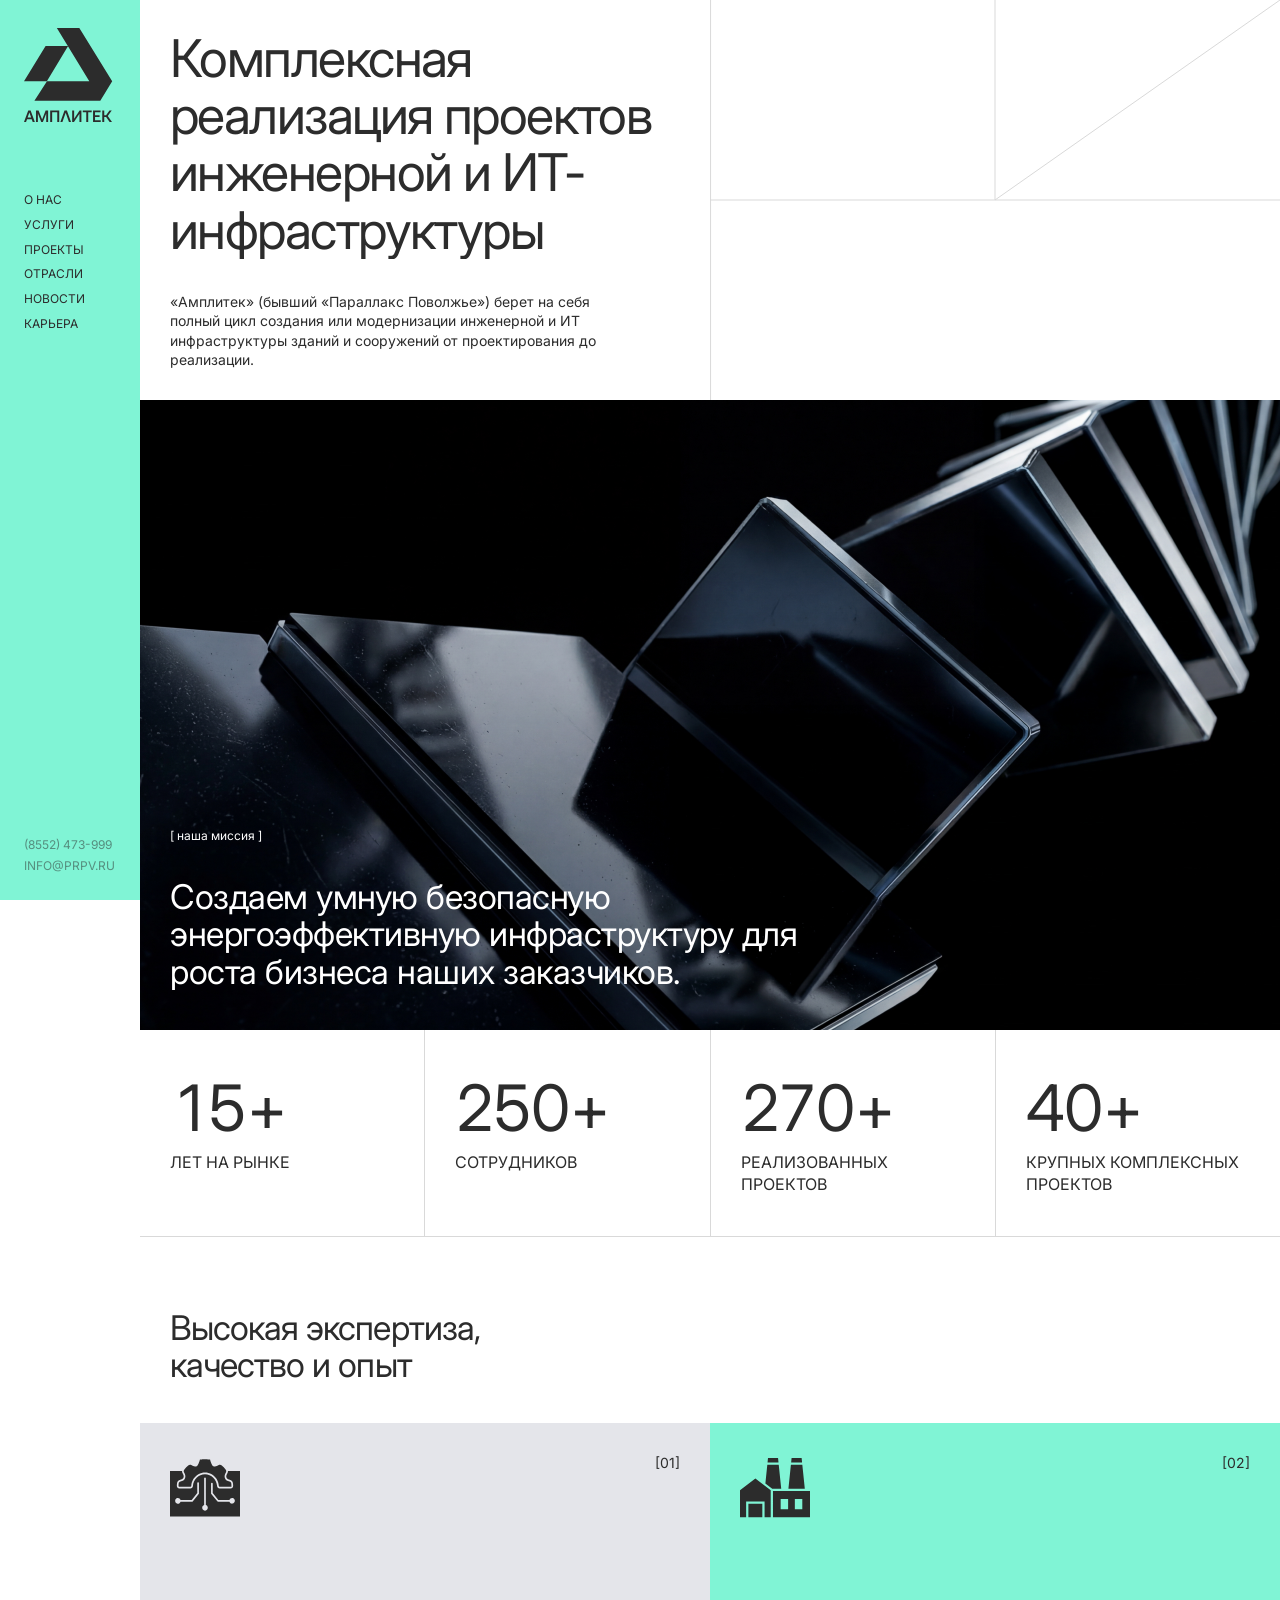
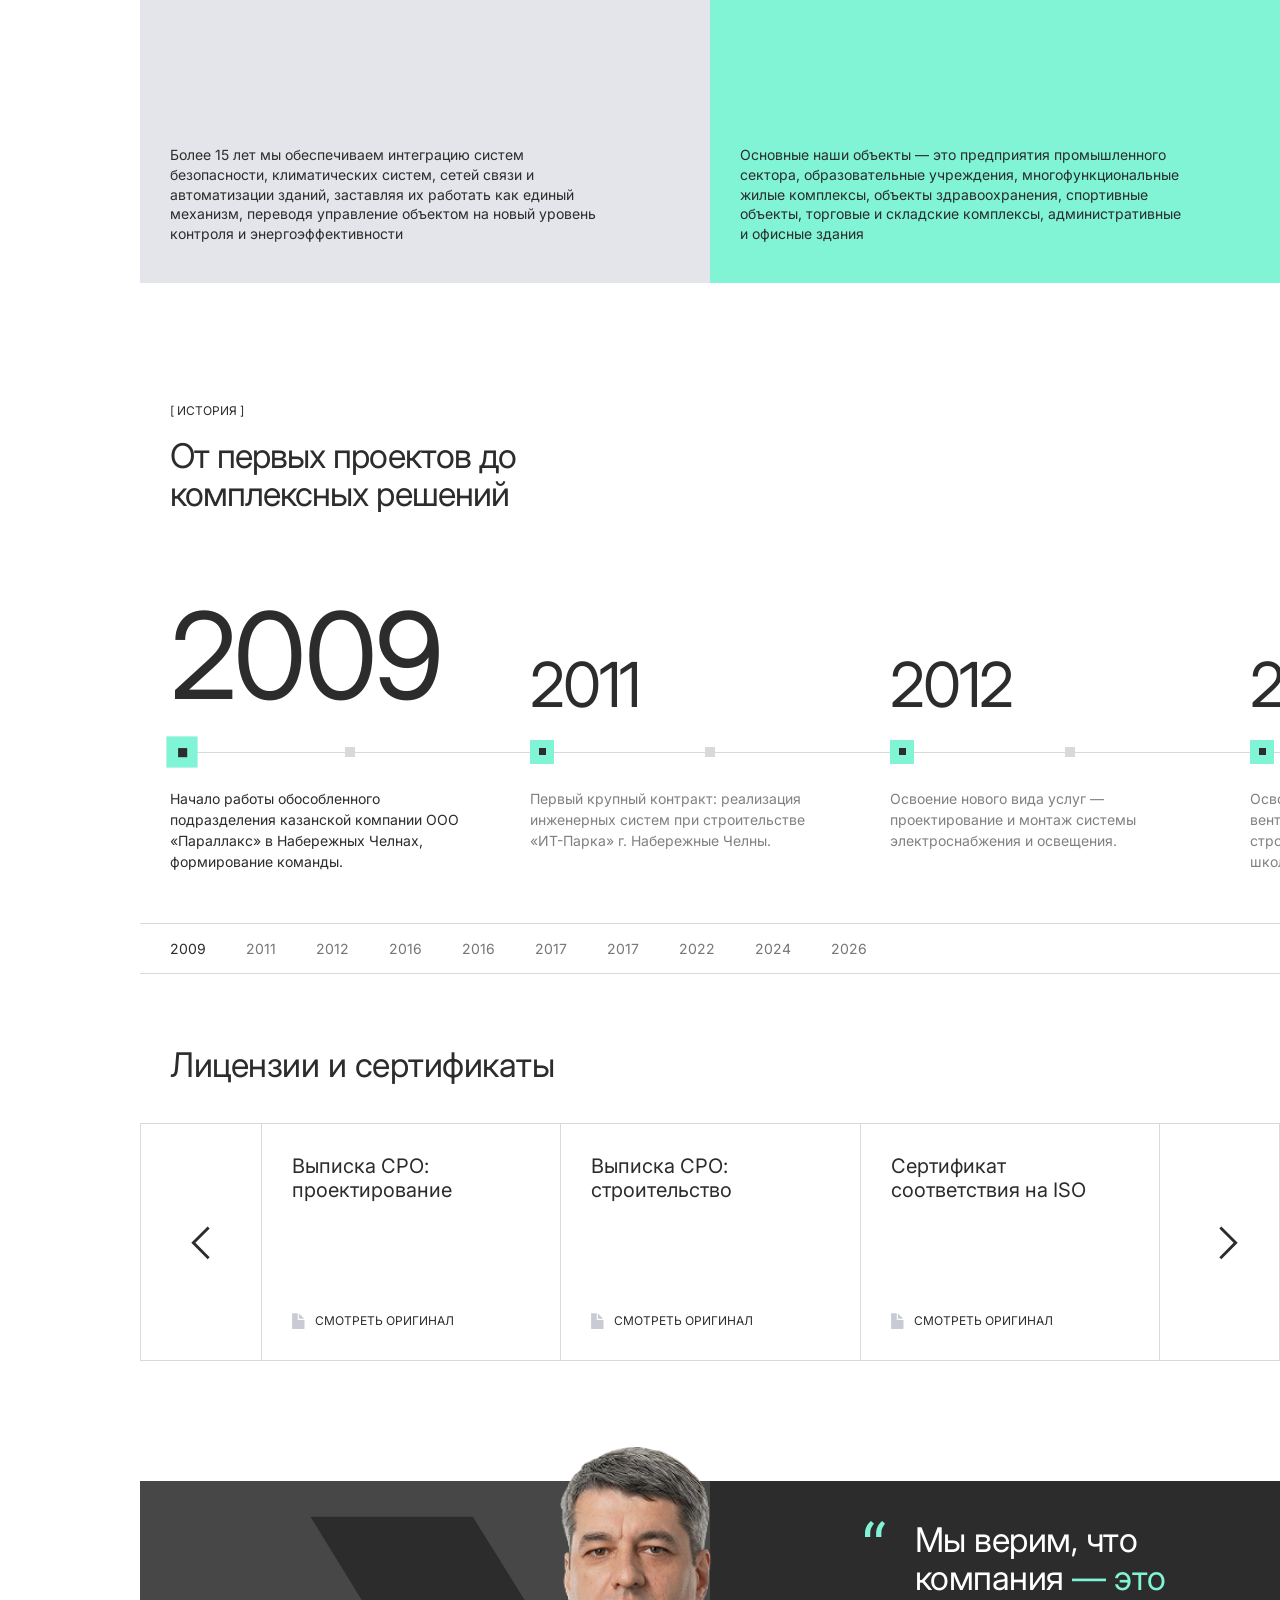
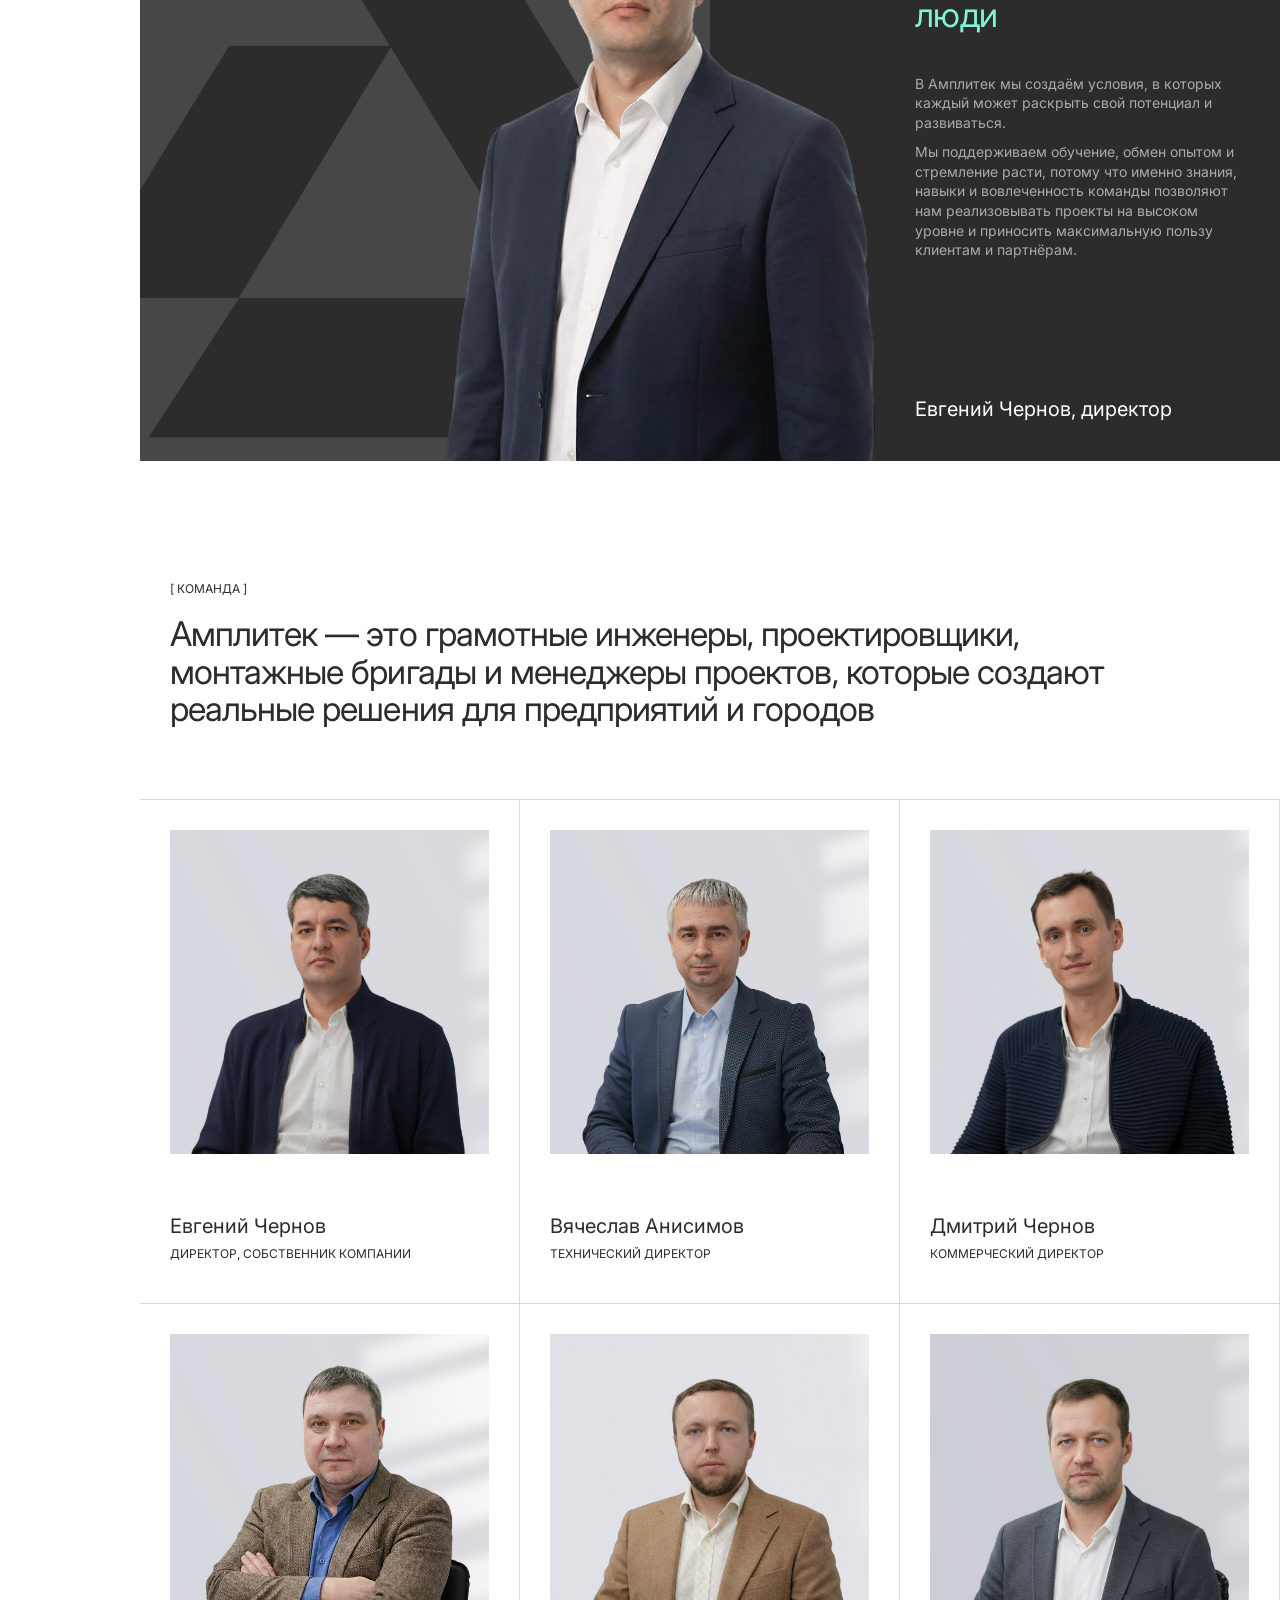
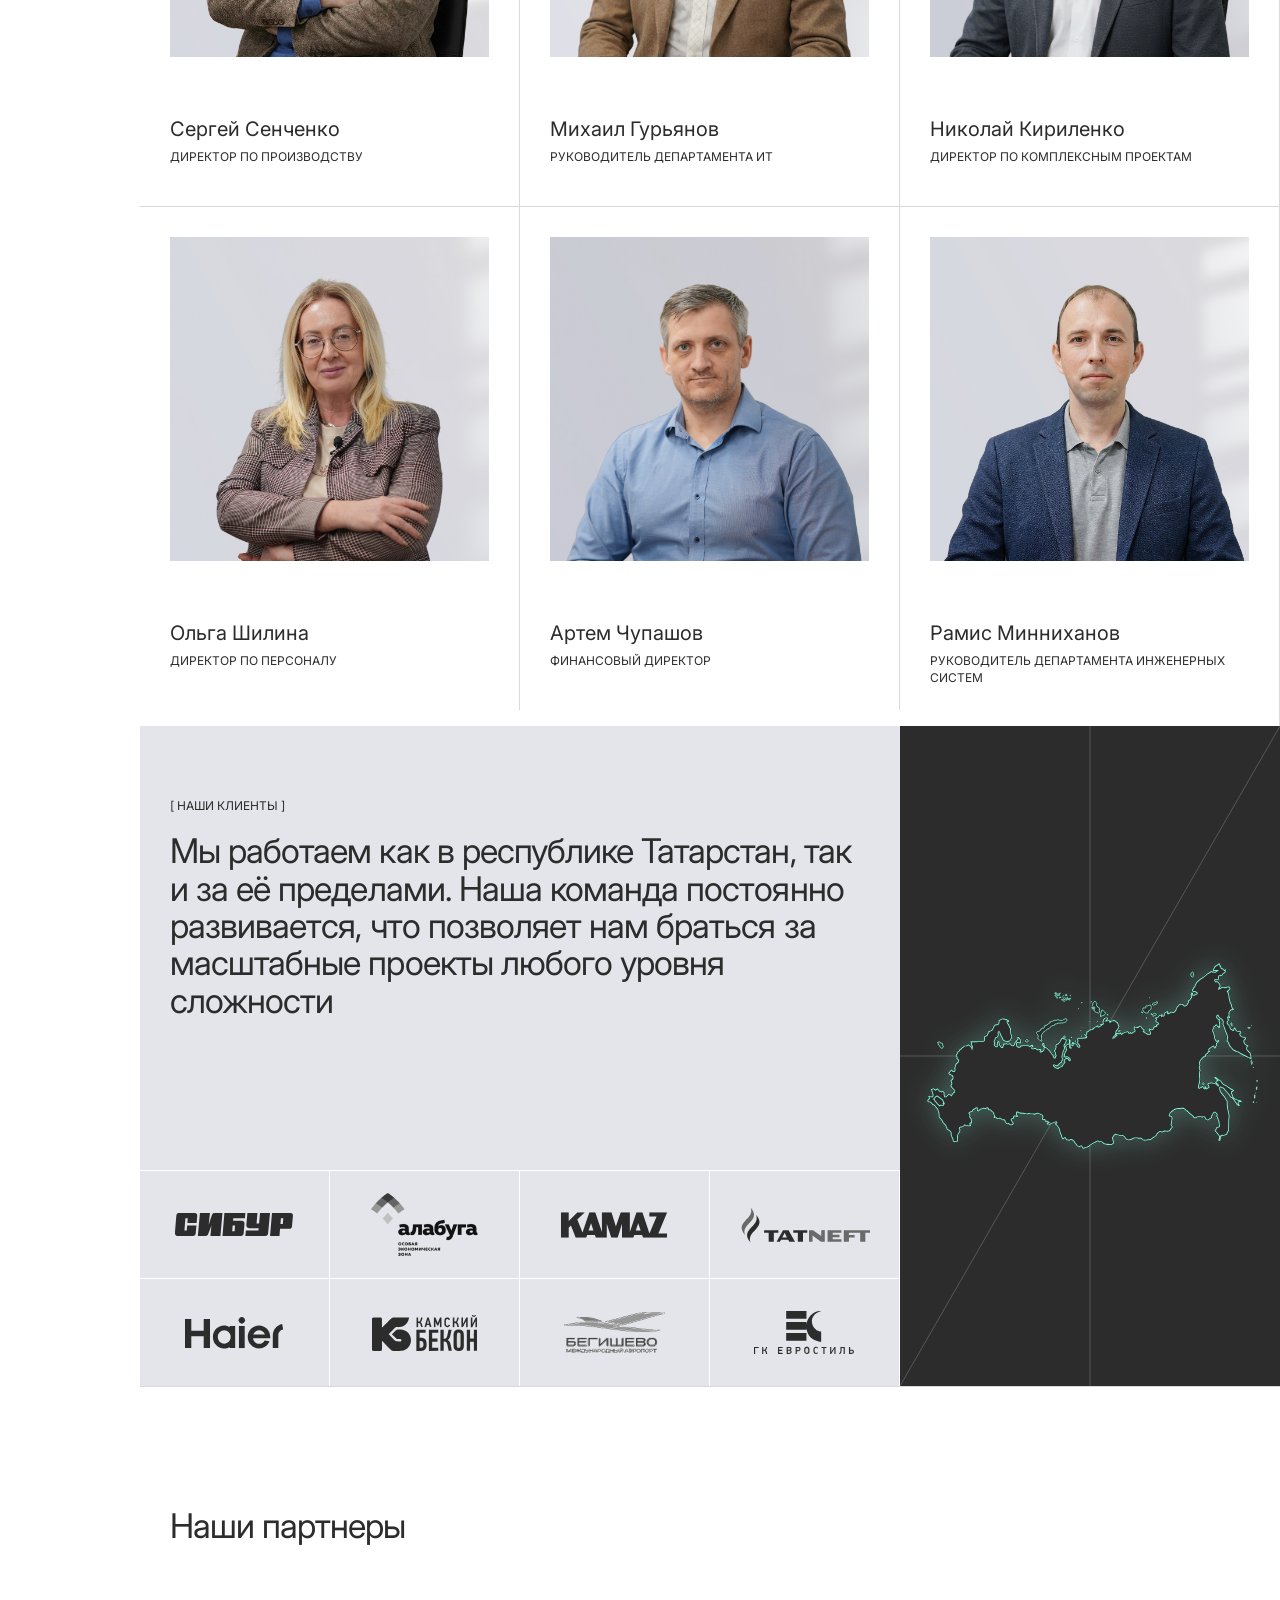
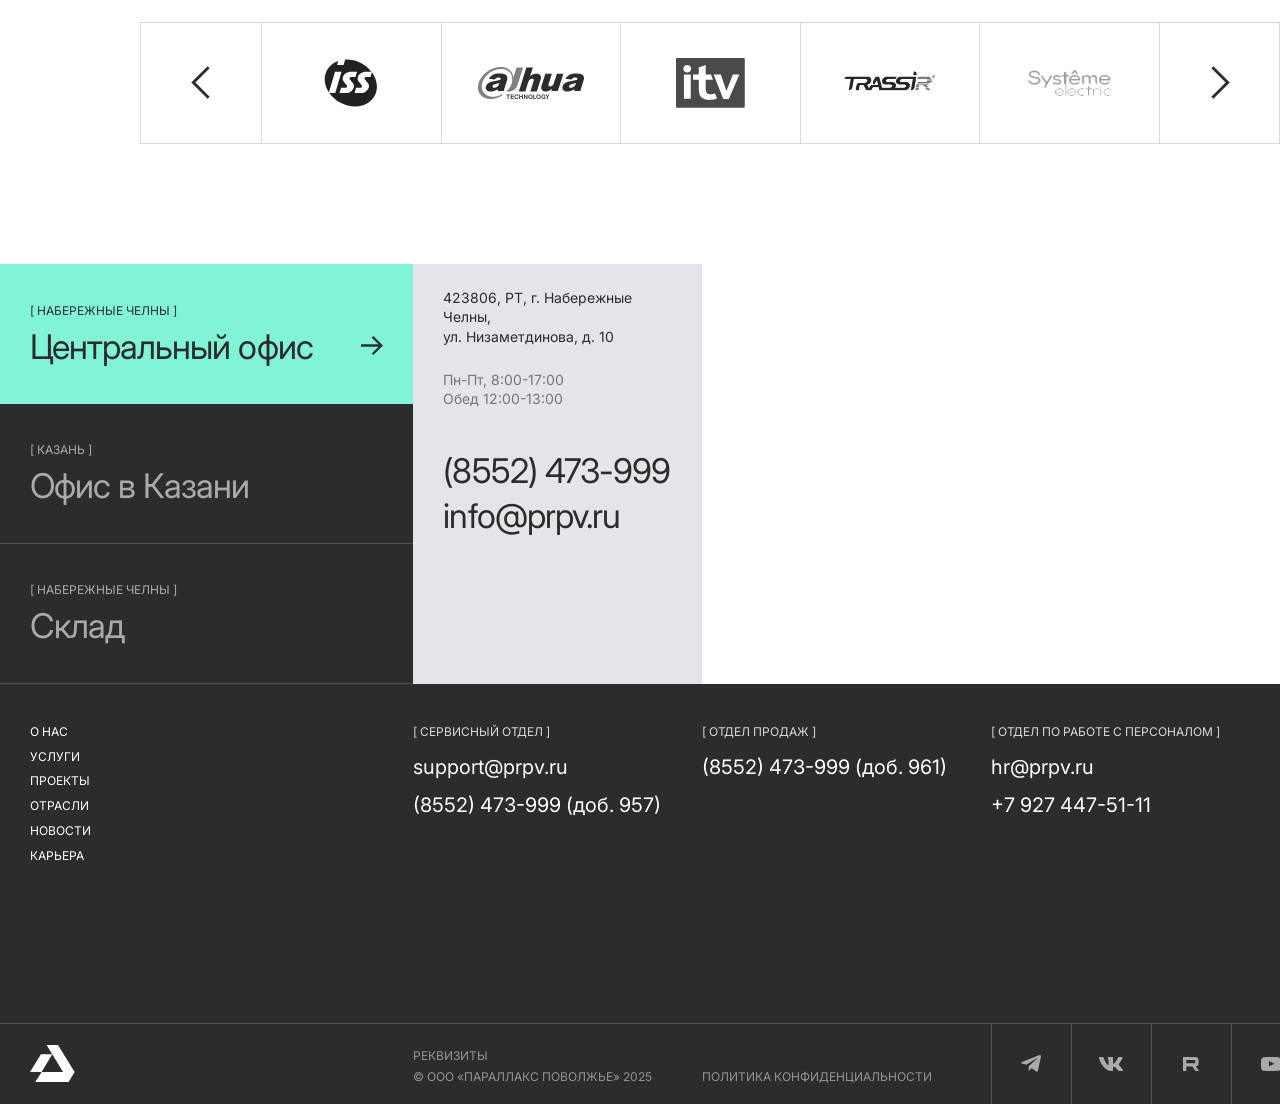
==== about.html @ cf9ed3cd "some updates" ====
<!DOCTYPE html>
<html lang="ru">
	<head>
		<meta charset="UTF-8" />
		<meta name="viewport" content="width=device-width, initial-scale=1.0" />
		<title>О компании — АМПЛИТЕК</title>
		<link rel="preconnect" href="https://fonts.googleapis.com" />
		<link rel="preconnect" href="https://fonts.gstatic.com" crossorigin />
		<link
			href="https://fonts.googleapis.com/css2?family=Inter:wght@400;500&display=swap"
			rel="stylesheet"
		/>
		<link
			rel="stylesheet"
			href="css/swiper-bundle.min.css"
		/>
		<link
			rel="stylesheet"
			href="css/fancybox.css"
		/>
		<link rel="stylesheet" href="css/aos.css" />
		<link rel="stylesheet" href="css/style.css?ver=2333" />
	</head>
	<body>
		<header class="mobile-header">
			<a href="/" class="mobile-header__logo" aria-label="АМПЛИТЕК">
				<img src="img/logo-mobile.svg" />
			</a>
		</header>

		<!-- Burger -->
		<button class="burger" id="burger" aria-label="Меню">
			<span class="burger__line"></span>
			<span class="burger__line"></span>
			<span class="burger__line"></span>
		</button>

		<!-- Overlay -->
		<div class="sidebar-overlay" id="sidebarOverlay"></div>

		<!-- Sidebar -->
		<aside class="sidebar" id="sidebar">
			<!-- Mobile header -->
			<div class="sidebar__mob-header">
				<a href="/" class="sidebar__mob-logo" aria-label="АМПЛИТЕК">
					<img src="img/logo-mobile.svg" alt="АМПЛИТЕК" />
				</a>
				<button class="sidebar__close" id="sidebarClose" aria-label="Закрыть">
					<svg
						width="18"
						height="18"
						viewBox="0 0 18 18"
						fill="none"
						xmlns="http://www.w3.org/2000/svg"
					>
						<path
							d="M1 1L17 17M17 1L1 17"
							stroke="#2C2C2C"
							stroke-width="1.5"
							stroke-linecap="round"
						/>
					</svg>
				</button>
			</div>
			<!-- Desktop + mobile nav -->
			<div class="sidebar__content">
				<a href="/" class="sidebar__logo" aria-label="АМПЛИТЕК">
					<img src="img/logo.svg" />
				</a>
				<nav class="sidebar__nav">
					<a href="about.html">о нас</a>
					<a href="services.html">Услуги</a>
					<a href="projects.html">проекты</a>
					<a href="industries.html">отрасли</a>
					<a href="news.html">новости</a>
					<a href="career.html">карьера</a>
					
				</nav>
			</div>
			<!-- Desktop contacts -->
			<div class="sidebar__contacts">
				<a href="tel:+78552473999">(8552) 473-999</a>
				<a href="mailto:info@prpv.ru">info@prpv.ru</a>
			</div>
			<!-- Mobile footer -->
			<div class="sidebar__mob-footer">
				<div class="sidebar__mob-depts">
					<div class="sidebar__mob-dept">
						<span class="label">[ Сервисный отдел ]</span>
						<a href="mailto:support@prpv.ru">support@prpv.ru</a>
						<a href="tel:+78552473957">(8552) 473-999 (доб. 957)</a>
					</div>
					<div class="sidebar__mob-dept">
						<span class="label">[ Отдел продаж ]</span>
						<a href="tel:+78552473961">(8552) 473-999 (доб. 961)</a>
					</div>
					<div class="sidebar__mob-dept">
						<span class="label">[ Отдел по работе с персоналом ]</span>
						<a href="mailto:hr@prpv.ru">hr@prpv.ru</a>
						<a href="tel:+79274475111">+7 927 447-51-11</a>
					</div>
				</div>
				<div class="sidebar__mob-socials">
					<a href="#" class="sidebar__mob-social" aria-label="Telegram">
						<svg
							xmlns="http://www.w3.org/2000/svg"
							width="20"
							height="17"
							viewBox="0 0 20 17"
							fill="none"
						>
							<path
								opacity="0.6"
								d="M19.9362 1.51976L16.9062 15.7048C16.6802 16.7038 16.1002 16.9288 15.2622 16.4778L10.7172 13.1258L8.49216 15.2528C8.26716 15.4788 8.04116 15.7048 7.52516 15.7048L7.88016 11.0298L16.3582 3.32576C16.7122 2.97076 16.2612 2.84176 15.8102 3.13276L5.26916 9.77276L0.723157 8.38676C-0.275843 8.06476 -0.275843 7.38676 0.949157 6.93676L18.6142 0.0697602C19.4842 -0.18824 20.2262 0.26376 19.9362 1.51976Z"
								fill="#2C2C2C"
							/></svg>
					</a>
					<a href="#" class="sidebar__mob-social" aria-label="VK">
						<svg
							xmlns="http://www.w3.org/2000/svg"
							width="24"
							height="14"
							viewBox="0 0 24 14"
							fill="none"
						>
							<path
								opacity="0.6"
								fill-rule="evenodd"
								clip-rule="evenodd"
								d="M23.45 0.948C23.616 0.402 23.45 0 22.655 0H20.03C19.362 0 19.054 0.347 18.887 0.73C18.887 0.73 17.552 3.926 15.661 6.002C15.049 6.604 14.771 6.795 14.437 6.795C14.27 6.795 14.019 6.604 14.019 6.057V0.948C14.019 0.292 13.835 0 13.279 0H9.151C8.734 0 8.483 0.304 8.483 0.593C8.483 1.214 9.429 1.358 9.526 3.106V6.904C9.526 7.737 9.373 7.888 9.039 7.888C8.149 7.888 5.984 4.677 4.699 1.003C4.45 0.288 4.198 0 3.527 0H0.9C0.15 0 0 0.347 0 0.73C0 1.412 0.89 4.8 4.145 9.281C6.315 12.341 9.37 14 12.153 14C13.822 14 14.028 13.632 14.028 12.997V10.684C14.028 9.947 14.186 9.8 14.715 9.8C15.105 9.8 15.772 9.992 17.33 11.467C19.11 13.216 19.403 14 20.405 14H23.03C23.78 14 24.156 13.632 23.94 12.904C23.702 12.18 22.852 11.129 21.725 9.882C21.113 9.172 20.195 8.407 19.916 8.024C19.527 7.533 19.638 7.314 19.916 6.877C19.916 6.877 23.116 2.451 23.449 0.948"
								fill="#2C2C2C"
							/>
						</svg>
					</a>
					<a href="#" class="sidebar__mob-social" aria-label="Rutube"	>
						<svg
							width="16"
							height="14"
							viewBox="0 0 16 14"
							fill="none"
							xmlns="http://www.w3.org/2000/svg"
						>
							<path
								opacity="0.6"
								d="M11.1072 6.36077H3.30772V3.08736H11.1072C11.5628 3.08736 11.8796 3.17159 12.0386 3.31866C12.1975 3.46574 12.296 3.73853 12.296 4.13702V5.31239C12.296 5.73224 12.1975 6.00502 12.0386 6.15211C11.8796 6.29917 11.5628 6.36205 11.1072 6.36205V6.36077ZM11.6423 0.0012518H0V14H3.30772V9.44563H9.40354L12.296 14H16L12.8109 9.42427C13.9867 9.23947 14.5146 8.85731 14.95 8.22752C15.3854 7.59774 15.6038 6.59082 15.6038 5.24701V4.19737C15.6038 3.40037 15.5242 2.77058 15.3854 2.28788C15.2466 1.80515 15.0094 1.3853 14.6724 1.00817C14.3165 0.65117 13.9202 0.399743 13.4445 0.231297C12.9687 0.0842335 12.3743 0 11.6423 0V0.0012518Z"
								fill="#2C2C2C"
							/>
						</svg>
					</a>
					<a href="#" class="sidebar__mob-social" aria-label="YouTube">
						<svg
							width="20"
							height="14"
							viewBox="0 0 20 14"
							fill="none"
							xmlns="http://www.w3.org/2000/svg"
						>
							<path
								opacity="0.6"
								fill-rule="evenodd"
								clip-rule="evenodd"
								d="M7.935 9.58282V3.98919L13.338 6.79596L7.935 9.58282ZM19.8 3.02076C19.8 3.02076 19.605 1.64823 19.005 1.04408C18.245 0.251813 17.392 0.247832 17.001 0.201052C14.203 1.33481e-07 10.004 0 10.004 0H9.996C9.996 0 5.798 1.33481e-07 2.999 0.201052C2.608 0.247832 1.756 0.250817 0.995 1.04408C0.395 1.64823 0.2 3.02076 0.2 3.02076C0.2 3.02076 0 4.63117 0 6.24257V7.75245C0 9.36286 0.2 10.9743 0.2 10.9743C0.2 10.9743 0.395 12.3458 0.995 12.95C1.755 13.7432 2.755 13.7173 3.2 13.8009C4.8 13.9532 10 14 10 14C10 14 14.203 13.994 17.001 13.793C17.392 13.7462 18.245 13.7432 19.005 12.95C19.605 12.3458 19.8 10.9743 19.8 10.9743C19.8 10.9743 20 9.36286 20 7.75245V6.24257C20 4.63117 19.8 3.02076 19.8 3.02076Z"
								fill="#2C2C2C"
							/>
						</svg>
					</a>
				</div>
			</div>
		</aside>

		<main class="main" id="about">
			<!-- 1. PAGE HERO -->
			<section class="page-hero page-hero--light">
				<div class="page-hero__content">
					<div class="page-hero__title-row">
						<h1 class="page-hero__heading reveal-text">
							Комплексная реализация проектов инженерной и&nbsp;ИТ-инфраструктуры
						</h1>
					</div>
					<p class="text page-hero__desc reveal-text" delay="0.3s">
						«Амплитек» (бывший «Параллакс Поволжье») берет на себя полный цикл
						создания или модернизации инженерной и ИТ инфраструктуры зданий и
						сооружений от проектирования до реализации.
					</p>
				</div>
				<div class="page-hero__deco">
						<svg class="deco-lines" viewBox="0 0 100 100" preserveAspectRatio="none" aria-hidden="true">
							<line class="deco-line deco-line--1" pathLength="1" x1="0.1" y1="0" x2="0.1" y2="100" vector-effect="non-scaling-stroke"/>
							<line class="deco-line deco-line--2" pathLength="1" x1="50" y1="0" x2="50" y2="50" vector-effect="non-scaling-stroke"/>
							<line class="deco-line deco-line--3" pathLength="1" x1="0" y1="50" x2="100" y2="50" vector-effect="non-scaling-stroke"/>
							<line class="deco-line deco-line--4" pathLength="1" x1="100" y1="0" x2="50" y2="50" vector-effect="non-scaling-stroke"/>
						</svg>
				</div>
			</section>

			<!-- 2. MISSION -->
			<section class="mission js-bg-zoom">
				<img src="img/mission-bg.jpg" alt="Наша миссия" class="mission__bg" />
				<div class="mission__overlay">
					<span class="mission__label reveal-text">[ наша миссия ]</span>
					<div class="reveal-text">
						<h2 class="mission__heading ">
							Создаем умную безопасную энергоэффективную инфраструктуру для роста
							бизнеса наших заказчиков.
						</h2>
					</div>
				</div>
			</section>

			<!-- 3. STATS -->
			<section class="stats">
				<div class="stats__row">
					<div class="stats__item" data-aos="fade-zoom-in" data-aos-delay="0">
						<span class="stat-block__number" data-count="15" data-suffix="+">15+</span>
						<span class="stat-block__label reveal-text">лет на рынке</span>
					</div>
					<div class="stats__item" data-aos="fade-zoom-in" data-aos-delay="100">
						<span class="stat-block__number" data-count="250" data-suffix="+">250+</span>
						<span class="stat-block__label reveal-text">сотрудников</span>
					</div>
					<div class="stats__item" data-aos="fade-zoom-in" data-aos-delay="200">
						<span class="stat-block__number" data-count="270" data-suffix="+">270+</span>
						<span class="stat-block__label reveal-text">реализованных проектов</span>
					</div>
					<div class="stats__item" data-aos="fade-zoom-in" data-aos-delay="300">
						<span class="stat-block__number" data-count="40" data-suffix="+">40+</span>
						<span class="stat-block__label reveal-text">крупных комплексных проектов</span>
					</div>
				</div>
			</section>

			<!-- 4. EXPERTISE HEADING -->
			<div class="expertise-heading">
				<h2 class="reveal-text">Высокая экспертиза, качество и опыт</h2>
			</div>

			<!-- 5. INFO PANELS -->
			<section class="info-panels">
				<div class="info-panel info-panel--grey" data-aos="fade-zoom-in" data-aos-delay="0">
					<div class="info-panel__top">
						<div class="info-panel__icon">
							<svg
								width="66"
								height="54"
								viewBox="0 0 66 54"
								fill="none"
								xmlns="http://www.w3.org/2000/svg"
							>
								<path
									fill-rule="evenodd"
									clip-rule="evenodd"
									d="M13.2946 12.3816C14.4701 14.1876 14.8608 16.1152 14.203 17.766C13.5453 19.4168 11.9596 20.4869 9.90175 20.9021C8.98351 21.0777 8.2835 21.8575 8.17605 22.8196C8.10442 23.5285 8.05232 24.2374 8.02627 24.9463C8.0165 25.1691 8.0979 25.3852 8.25094 25.5405C8.39746 25.7059 8.60584 25.797 8.81749 25.7937H19.2302C19.66 25.7937 20.0214 25.4595 20.0638 25.0139C20.3405 20.4059 22.8705 16.2638 26.7745 14.0393C30.6753 11.8113 35.4059 11.8113 39.3102 14.0393C43.211 16.264 45.7443 20.4061 46.021 25.0139C46.0633 25.4595 46.4247 25.7937 46.8545 25.7937H57.1731C57.388 25.797 57.7396 25.7937 57.7396 25.7937H57.9643C57.9643 25.7937 57.9154 23.5285 57.8145 22.8196C57.7136 21.8541 57.0103 21.071 56.0888 20.892C54.0309 20.4768 52.4453 19.4066 51.7875 17.7559C51.1298 16.1051 51.5205 14.1776 52.6959 12.3715C53.2136 11.5782 53.1778 10.5283 52.6047 9.77889C51.4065 8.20578 50.0357 6.78115 48.5217 5.53548C47.7891 4.92109 46.7536 4.8772 45.9787 5.43084C44.2367 6.65965 42.3775 7.0647 40.7853 6.38284C39.193 5.70093 37.7604 0.100524 37.7604 0.100524C37.7604 0.100524 36.8291 0.208549 35.8914 0.100524C33.9703 -0.125655 30.1087 0.100524 30.1087 0.100524H28.2397C28.2397 0.100524 26.807 5.69753 25.2148 6.38284C23.6225 7.06475 21.7634 6.65966 20.0214 5.43084C19.2464 4.87721 18.211 4.9211 17.4784 5.53548C15.9611 6.78452 14.5869 8.21252 13.3855 9.789C12.8124 10.5384 12.7769 11.5883 13.2946 12.3816ZM6.61006 22.6471C6.5254 23.3898 6.46679 24.1494 6.45051 24.9022C6.43097 25.5672 6.67192 26.2119 7.12126 26.6913C7.57059 27.1673 8.18595 27.4374 8.82745 27.434H19.2302C20.487 27.4374 21.5289 26.4212 21.6039 25.1182C21.9327 18.8426 26.9372 13.9276 33.0001 13.9276C39.0631 13.9276 44.0672 18.8428 44.3964 25.1182C44.4713 26.4212 45.5132 27.4374 46.7701 27.434H57.1729C57.8143 27.434 58.4264 27.1639 58.8725 26.688C59.3186 26.212 59.5596 25.5672 59.54 24.9022C59.54 24.1494 59.4651 23.3898 59.3805 22.6471C59.2112 20.966 57.9934 19.6022 56.3882 19.295C55.1541 19.0452 53.7639 18.4308 53.2461 17.1345C52.7284 15.8381 53.3047 14.3764 54.0048 13.2962C54.4574 12.6278 54.6918 11.8277 54.6723 11.0142H64.9483C65.2283 11.0108 65.6939 11.0142 65.6939 11.0142H66V53.9309H65.7037C65.7037 53.9309 65.2348 53.9309 64.9483 53.9309H1.05169C0.468856 53.9309 0 53.9309 0 53.9309V11.0142C0 11.0142 0.186543 11.0142 0.306072 11.0142C0.597261 11.0142 0.771685 11.0109 1.05171 11.0142H11.3277C11.3017 11.8346 11.5328 12.6414 11.9854 13.3132C12.6855 14.3934 13.2618 15.8619 12.7441 17.1515C12.2264 18.4377 10.836 19.0621 9.60203 19.312C8.00328 19.6158 6.78911 20.9727 6.61006 22.6471ZM38.7117 32.0825C38.7085 32.2985 38.7899 32.5044 38.9364 32.653L44.6052 39.5666C44.7582 39.7489 44.9797 39.8569 45.2108 39.8603H56.047C56.4377 41.133 57.6652 41.9195 58.9351 41.7136C60.2049 41.5077 61.1426 40.3734 61.1426 39.0399C61.1426 37.7064 60.2049 36.5722 58.9351 36.3662C57.6652 36.1637 56.4377 36.9502 56.047 38.2195H45.5693L40.2945 31.7718V22.8195C40.2945 22.3672 39.9396 21.9992 39.5033 21.9992C39.0637 21.9992 38.712 22.3672 38.712 22.8195L38.7117 32.0825ZM30.3762 45.6263C30.3762 46.6458 30.933 47.5808 31.8122 48.04C32.6913 48.5025 33.7463 48.4113 34.5407 47.807C35.3352 47.2028 35.7357 46.1867 35.5762 45.1806C35.4166 44.1713 34.7231 43.3408 33.7854 43.0336V17.8067C33.7854 17.3543 33.4305 16.9864 32.9909 16.9864C32.5546 16.9864 32.1997 17.3543 32.1997 17.8067V43.0405C31.1186 43.4051 30.386 44.4482 30.3828 45.6264L30.3762 45.6263ZM4.8521 39.0569C4.81954 40.4072 5.754 41.5753 7.04017 41.7947C8.32634 42.0108 9.57016 41.2141 9.95435 39.9211H20.7905C21.0217 39.9178 21.2431 39.8097 21.3961 39.6274L27.0649 32.7138C27.2114 32.5619 27.2929 32.3594 27.2896 32.1433V22.8194C27.3742 22.5561 27.3319 22.2658 27.1756 22.043C27.0161 21.8168 26.7654 21.6852 26.4984 21.6852C26.2314 21.6852 25.9807 21.8168 25.8244 22.043C25.6681 22.2658 25.6225 22.5561 25.7072 22.8194V31.789L20.4324 38.2367H9.96131C9.58036 36.9539 8.34956 36.1573 7.0699 36.3631C5.79023 36.569 4.84924 37.7168 4.85907 39.057L4.8521 39.0569Z"
									fill="#2C2C2C"
								/>
							</svg>
						</div>

						<span class="info-panel__num">[01]</span>
					</div>
					<p class="info-panel__desc">
						Более 15 лет мы обеспечиваем интеграцию систем безопасности,
						климатических систем, сетей связи и автоматизации зданий, заставляя
						их работать как единый механизм, переводя управление объектом на
						новый уровень контроля и энергоэффективности
					</p>
				</div>
				<div class="info-panel info-panel--accent" data-aos="fade-zoom-in" data-aos-delay="200">
					<div class="info-panel__top">
						<div class="info-panel__icon">
							<svg
								width="70"
								height="60"
								viewBox="0 0 70 60"
								fill="none"
								xmlns="http://www.w3.org/2000/svg"
							>
								<path
									fill-rule="evenodd"
									clip-rule="evenodd"
									d="M28.0031 0L27.5474 4.41148H38.5031L38.0474 0H28.0031ZM8.3883 59.3234H22.3276V45.6999H8.3883V59.3234ZM32.9731 32.9V59.3234H69.9969V32.9H32.9731ZM54.8419 40.8753H62.3067V51.345H54.8419V40.8753ZM40.6599 40.8753H48.1247V51.345H40.6599V40.8753ZM41.2158 30.6429L38.7336 6.66867H27.3096L25.3713 25.3898L32.2224 30.6428L41.2158 30.6429ZM51.5852 0L51.1294 4.41148H62.0852L61.6295 0H51.5852ZM64.8012 30.6429L62.319 6.66867H50.895L48.4128 30.6429H64.8012ZM30.7158 59.3234H24.5848V43.4396C24.5848 43.4396 24.0804 43.4396 23.4546 43.4396H7.26126C6.63843 43.4396 6.13107 43.4396 6.13107 43.4396V59.3234H0V32.326L15.358 20.5528L30.716 32.326L30.7158 59.3234Z"
									fill="#2C2C2C"
								/>
							</svg>
						</div>
						<span class="info-panel__num">[02]</span>
					</div>
					<p class="info-panel__desc">
						Основные наши объекты — это предприятия промышленного сектора,
						образовательные учреждения, многофункциональные жилые комплексы,
						объекты здравоохранения, спортивные объекты, торговые и складские
						комплексы, административные и офисные здания
					</p>
				</div>
			</section>

			<!-- 6. HISTORY TIMELINE -->
			<section class="timeline" id="history">
				<div class="timeline__header">
					<div class="section-title">
						<span class="section-title__label label reveal-text">[ история ]</span>
						<h2 class="section-title__heading reveal-text">
							От первых проектов до комплексных решений
						</h2>
					</div>
				</div>

				<!-- Main track swiper -->
				<div class="swiper timeline__swiper" id="timelineSwiper">
					<div class="swiper-wrapper">

						<div class="swiper-slide timeline__item is-active" data-index="0">
							<div class="timeline__item-top">
								<span class="timeline__item-year">2009</span>
							</div>
							<div class="timeline__item-track">
								<div class="timeline__item-dot"></div>
								<div class="timeline__item-small-dot"></div>
							</div>
							<div class="timeline__item-bottom">
								<p class="timeline__item-desc">Начало работы обособленного подразделения казанской компании ООО «Параллакс» в Набережных Челнах, формирование команды.</p>
							</div>
						</div>

						<div class="swiper-slide timeline__item" data-index="1">
							<div class="timeline__item-top">
								<span class="timeline__item-year">2011</span>
							</div>
							<div class="timeline__item-track">
								<div class="timeline__item-dot"></div>
								<div class="timeline__item-small-dot"></div>
							</div>
							<div class="timeline__item-bottom">
								<p class="timeline__item-desc">Первый крупный контракт: реализация инженерных систем при строительстве «ИТ-Парка» г. Набережные Челны.</p>
							</div>
						</div>

						<div class="swiper-slide timeline__item" data-index="2">
							<div class="timeline__item-top">
								<span class="timeline__item-year">2012</span>
							</div>
							<div class="timeline__item-track">
								<div class="timeline__item-dot"></div>
								<div class="timeline__item-small-dot"></div>
							</div>
							<div class="timeline__item-bottom">
								<p class="timeline__item-desc">Освоение нового вида услуг — проектирование и монтаж системы электроснабжения и освещения.</p>
							</div>
						</div>

						<div class="swiper-slide timeline__item" data-index="3">
							<div class="timeline__item-top">
								<span class="timeline__item-year">2016</span>
							</div>
							<div class="timeline__item-track">
								<div class="timeline__item-dot"></div>
								<div class="timeline__item-small-dot"></div>
							</div>
							<div class="timeline__item-bottom">
								<p class="timeline__item-desc">Освоение автоматизации и общеобменной вентиляции, применение навыков при строительстве одной из первых больших школ в Набережных Челнах.</p>
							</div>
						</div>

						<div class="swiper-slide timeline__item" data-index="4">
							<div class="timeline__item-top">
								<span class="timeline__item-year">2016</span>
							</div>
							<div class="timeline__item-track">
								<div class="timeline__item-dot"></div>
								<div class="timeline__item-small-dot"></div>
							</div>
							<div class="timeline__item-bottom">
								<p class="timeline__item-desc">Юридическое отделение от некогда «материнской» компании «Параллакс». Начало полностью самостоятельной хозяйственной деятельности ООО «Параллакс Поволжье».</p>
							</div>
						</div>

						<div class="swiper-slide timeline__item" data-index="5">
							<div class="timeline__item-top">
								<span class="timeline__item-year">2017</span>
							</div>
							<div class="timeline__item-track">
								<div class="timeline__item-dot"></div>
								<div class="timeline__item-small-dot"></div>
							</div>
							<div class="timeline__item-bottom">
								<p class="timeline__item-desc">Переезд в новый, более просторный офис на ул. Низаметдинова.</p>
							</div>
						</div>

						<div class="swiper-slide timeline__item" data-index="6">
							<div class="timeline__item-top">
								<span class="timeline__item-year">2017</span>
							</div>
							<div class="timeline__item-track">
								<div class="timeline__item-dot"></div>
								<div class="timeline__item-small-dot"></div>
							</div>
							<div class="timeline__item-bottom">
								<p class="timeline__item-desc">Открытие собственного цеха по сборке электрощитового оборудования.</p>
							</div>
						</div>

						<div class="swiper-slide timeline__item" data-index="7">
							<div class="timeline__item-top">
								<span class="timeline__item-year">2022</span>
							</div>
							<div class="timeline__item-track">
								<div class="timeline__item-dot"></div>
								<div class="timeline__item-small-dot"></div>
							</div>
							<div class="timeline__item-bottom">
								<p class="timeline__item-desc">Преодоление барьера выручки в 1 млрд. руб. в год.</p>
							</div>
						</div>

						<div class="swiper-slide timeline__item" data-index="8">
							<div class="timeline__item-top">
								<span class="timeline__item-year">2024</span>
							</div>
							<div class="timeline__item-track">
								<div class="timeline__item-dot"></div>
								<div class="timeline__item-small-dot"></div>
							</div>
							<div class="timeline__item-bottom">
								<p class="timeline__item-desc">Успешное завершение самого крупного проекта за всю историю компании — «Модернизация инженерных систем Набережночелнинской Инфекционной Больницы».</p>
							</div>
						</div>

						<div class="swiper-slide timeline__item" data-index="9">
							<div class="timeline__item-top">
								<span class="timeline__item-year">2026</span>
							</div>
							<div class="timeline__item-track">
								<div class="timeline__item-dot"></div>
								<div class="timeline__item-small-dot"></div>
							</div>
							<div class="timeline__item-bottom">
								<p class="timeline__item-desc">Ребрендинг: смена названия и фирменного стиля «Параллакс Поволжье» на «Амплитек». Утверждение стратегии компании.</p>
							</div>
						</div>

					</div>
				</div>

				<!-- Bottom mini year nav -->
				<div class="timeline__years-nav" id="timelineYearsNav">
					<button class="timeline__year-btn is-active" data-index="0">2009</button>
					<button class="timeline__year-btn" data-index="1">2011</button>
					<button class="timeline__year-btn" data-index="2">2012</button>
					<button class="timeline__year-btn" data-index="3">2016</button>
					<button class="timeline__year-btn" data-index="4">2016</button>
					<button class="timeline__year-btn" data-index="5">2017</button>
					<button class="timeline__year-btn" data-index="6">2017</button>
					<button class="timeline__year-btn" data-index="7">2022</button>
					<button class="timeline__year-btn" data-index="8">2024</button>
					<button class="timeline__year-btn" data-index="9">2026</button>
				</div>
			</section>

			<!-- 7. LICENCES & CERTIFICATES -->
			<section class="certs" id="licences">
				<h2 class="certs__heading reveal-text">Лицензии и сертификаты</h2>
				<div class="certs__slider-wrap" data-aos="fade-zoom-in" data-aos-delay="150">
					<button
						class="certs__btn certs__btn--prev"
						id="certPrev"
						aria-label="Назад"
					>
						<svg
							width="49"
							height="49"
							viewBox="0 0 49 49"
							fill="none"
							xmlns="http://www.w3.org/2000/svg"
						>
							<path
								fill-rule="evenodd"
								clip-rule="evenodd"
								d="M30.6263 8.5L14.293 24.8333L30.6263 41.1667L32.668 39.125L18.3763 24.8333L32.668 10.5417L30.6263 8.5Z"
								fill="#2C2C2C"
							/>
						</svg>
					</button>
					<div class="swiper certs-swiper">
						<div class="swiper-wrapper">
							<div class="swiper-slide">
								<div class="cert-card">
									<h3 class="cert-card__title">Выписка СРО: проектирование</h3>
									<a
										href="img/sertificat1.jpg"
										class="cert-card__link"
										data-fancybox="certs"
										data-caption="Выписка СРО: проектирование"
									>
										<span class="cert-card__link-icon">
											<svg
												width="13"
												height="18"
												viewBox="0 0 13 18"
												fill="none"
												xmlns="http://www.w3.org/2000/svg"
											>
												<path
													d="M5.73828 7.59375V1.125H0.535156C0.423268 1.125 0.315962 1.16945 0.236846 1.24856C0.157729 1.32768 0.113281 1.43499 0.113281 1.54688V16.4531C0.113281 16.565 0.157729 16.6723 0.236846 16.7514C0.315962 16.8306 0.423268 16.875 0.535156 16.875H12.0664C12.1783 16.875 12.2856 16.8306 12.3647 16.7514C12.4438 16.6723 12.4883 16.565 12.4883 16.4531V7.875H6.01953C5.94494 7.875 5.8734 7.84537 5.82066 7.79262C5.76791 7.73988 5.73828 7.66834 5.73828 7.59375Z"
													fill="#C8CBD3"
												/>
												<path
													d="M6.86328 1.4649V6.60861C6.86328 6.64591 6.8781 6.68167 6.90447 6.70805C6.93084 6.73442 6.96661 6.74924 7.00391 6.74924H12.1476C12.1615 6.74925 12.1751 6.74514 12.1867 6.73744C12.1982 6.72973 12.2072 6.71878 12.2126 6.70595C12.2179 6.69313 12.2193 6.67901 12.2167 6.66537C12.214 6.65174 12.2073 6.63921 12.1975 6.62935L6.98316 1.41498C6.97331 1.40518 6.96078 1.39853 6.94714 1.39585C6.93351 1.39317 6.91939 1.39459 6.90656 1.39993C6.89374 1.40528 6.88278 1.4143 6.87508 1.42586C6.86738 1.43742 6.86327 1.45101 6.86328 1.4649Z"
													fill="#C8CBD3"
												/>
											</svg>
										</span>
										Смотреть оригинал
									</a>
								</div>
							</div>
							<div class="swiper-slide">
								<div class="cert-card">
									<h3 class="cert-card__title">Выписка СРО: строительство</h3>
									<a
										href="img/sertificat2.jpg"
										class="cert-card__link"
										data-fancybox="certs"
										data-caption="Выписка СРО: строительство"
									>
										<span class="cert-card__link-icon">
											<svg
												width="13"
												height="18"
												viewBox="0 0 13 18"
												fill="none"
												xmlns="http://www.w3.org/2000/svg"
											>
												<path
													d="M5.73828 7.59375V1.125H0.535156C0.423268 1.125 0.315962 1.16945 0.236846 1.24856C0.157729 1.32768 0.113281 1.43499 0.113281 1.54688V16.4531C0.113281 16.565 0.157729 16.6723 0.236846 16.7514C0.315962 16.8306 0.423268 16.875 0.535156 16.875H12.0664C12.1783 16.875 12.2856 16.8306 12.3647 16.7514C12.4438 16.6723 12.4883 16.565 12.4883 16.4531V7.875H6.01953C5.94494 7.875 5.8734 7.84537 5.82066 7.79262C5.76791 7.73988 5.73828 7.66834 5.73828 7.59375Z"
													fill="#C8CBD3"
												/>
												<path
													d="M6.86328 1.4649V6.60861C6.86328 6.64591 6.8781 6.68167 6.90447 6.70805C6.93084 6.73442 6.96661 6.74924 7.00391 6.74924H12.1476C12.1615 6.74925 12.1751 6.74514 12.1867 6.73744C12.1982 6.72973 12.2072 6.71878 12.2126 6.70595C12.2179 6.69313 12.2193 6.67901 12.2167 6.66537C12.214 6.65174 12.2073 6.63921 12.1975 6.62935L6.98316 1.41498C6.97331 1.40518 6.96078 1.39853 6.94714 1.39585C6.93351 1.39317 6.91939 1.39459 6.90656 1.39993C6.89374 1.40528 6.88278 1.4143 6.87508 1.42586C6.86738 1.43742 6.86327 1.45101 6.86328 1.4649Z"
													fill="#C8CBD3"
												/>
											</svg>
										</span>
										Смотреть оригинал
									</a>
								</div>
							</div>
							<div class="swiper-slide">
								<div class="cert-card">
									<h3 class="cert-card__title">
										Сертификат соответствия на ISO
									</h3>
									<a
										href="img/sertificat3.jpg"
										class="cert-card__link"
										data-fancybox="certs"
										data-caption="Сертификат соответствия на ISO"
									>
										<span class="cert-card__link-icon">
											<svg
												width="13"
												height="18"
												viewBox="0 0 13 18"
												fill="none"
												xmlns="http://www.w3.org/2000/svg"
											>
												<path
													d="M5.73828 7.59375V1.125H0.535156C0.423268 1.125 0.315962 1.16945 0.236846 1.24856C0.157729 1.32768 0.113281 1.43499 0.113281 1.54688V16.4531C0.113281 16.565 0.157729 16.6723 0.236846 16.7514C0.315962 16.8306 0.423268 16.875 0.535156 16.875H12.0664C12.1783 16.875 12.2856 16.8306 12.3647 16.7514C12.4438 16.6723 12.4883 16.565 12.4883 16.4531V7.875H6.01953C5.94494 7.875 5.8734 7.84537 5.82066 7.79262C5.76791 7.73988 5.73828 7.66834 5.73828 7.59375Z"
													fill="#C8CBD3"
												/>
												<path
													d="M6.86328 1.4649V6.60861C6.86328 6.64591 6.8781 6.68167 6.90447 6.70805C6.93084 6.73442 6.96661 6.74924 7.00391 6.74924H12.1476C12.1615 6.74925 12.1751 6.74514 12.1867 6.73744C12.1982 6.72973 12.2072 6.71878 12.2126 6.70595C12.2179 6.69313 12.2193 6.67901 12.2167 6.66537C12.214 6.65174 12.2073 6.63921 12.1975 6.62935L6.98316 1.41498C6.97331 1.40518 6.96078 1.39853 6.94714 1.39585C6.93351 1.39317 6.91939 1.39459 6.90656 1.39993C6.89374 1.40528 6.88278 1.4143 6.87508 1.42586C6.86738 1.43742 6.86327 1.45101 6.86328 1.4649Z"
													fill="#C8CBD3"
												/>
											</svg>
										</span>
										Смотреть оригинал
									</a>
								</div>
							</div>
							<div class="swiper-slide">
								<div class="cert-card">
									<h3 class="cert-card__title">Выписка СРО: проектирование</h3>
									<a
										href="img/sertificat1.jpg"
										class="cert-card__link"
										data-fancybox="certs"
										data-caption="Выписка СРО: проектирование"
									>
										<span class="cert-card__link-icon">
											<svg
												width="13"
												height="18"
												viewBox="0 0 13 18"
												fill="none"
												xmlns="http://www.w3.org/2000/svg"
											>
												<path
													d="M5.73828 7.59375V1.125H0.535156C0.423268 1.125 0.315962 1.16945 0.236846 1.24856C0.157729 1.32768 0.113281 1.43499 0.113281 1.54688V16.4531C0.113281 16.565 0.157729 16.6723 0.236846 16.7514C0.315962 16.8306 0.423268 16.875 0.535156 16.875H12.0664C12.1783 16.875 12.2856 16.8306 12.3647 16.7514C12.4438 16.6723 12.4883 16.565 12.4883 16.4531V7.875H6.01953C5.94494 7.875 5.8734 7.84537 5.82066 7.79262C5.76791 7.73988 5.73828 7.66834 5.73828 7.59375Z"
													fill="#C8CBD3"
												/>
												<path
													d="M6.86328 1.4649V6.60861C6.86328 6.64591 6.8781 6.68167 6.90447 6.70805C6.93084 6.73442 6.96661 6.74924 7.00391 6.74924H12.1476C12.1615 6.74925 12.1751 6.74514 12.1867 6.73744C12.1982 6.72973 12.2072 6.71878 12.2126 6.70595C12.2179 6.69313 12.2193 6.67901 12.2167 6.66537C12.214 6.65174 12.2073 6.63921 12.1975 6.62935L6.98316 1.41498C6.97331 1.40518 6.96078 1.39853 6.94714 1.39585C6.93351 1.39317 6.91939 1.39459 6.90656 1.39993C6.89374 1.40528 6.88278 1.4143 6.87508 1.42586C6.86738 1.43742 6.86327 1.45101 6.86328 1.4649Z"
													fill="#C8CBD3"
												/>
											</svg>
										</span>
										Смотреть оригинал
									</a>
								</div>
							</div>
							<div class="swiper-slide">
								<div class="cert-card">
									<h3 class="cert-card__title">Выписка СРО: строительство</h3>
									<a
										href="img/sertificat2.jpg"
										class="cert-card__link"
										data-fancybox="certs"
										data-caption="Выписка СРО: строительство"
									>
										<span class="cert-card__link-icon">
											<svg
												width="13"
												height="18"
												viewBox="0 0 13 18"
												fill="none"
												xmlns="http://www.w3.org/2000/svg"
											>
												<path
													d="M5.73828 7.59375V1.125H0.535156C0.423268 1.125 0.315962 1.16945 0.236846 1.24856C0.157729 1.32768 0.113281 1.43499 0.113281 1.54688V16.4531C0.113281 16.565 0.157729 16.6723 0.236846 16.7514C0.315962 16.8306 0.423268 16.875 0.535156 16.875H12.0664C12.1783 16.875 12.2856 16.8306 12.3647 16.7514C12.4438 16.6723 12.4883 16.565 12.4883 16.4531V7.875H6.01953C5.94494 7.875 5.8734 7.84537 5.82066 7.79262C5.76791 7.73988 5.73828 7.66834 5.73828 7.59375Z"
													fill="#C8CBD3"
												/>
												<path
													d="M6.86328 1.4649V6.60861C6.86328 6.64591 6.8781 6.68167 6.90447 6.70805C6.93084 6.73442 6.96661 6.74924 7.00391 6.74924H12.1476C12.1615 6.74925 12.1751 6.74514 12.1867 6.73744C12.1982 6.72973 12.2072 6.71878 12.2126 6.70595C12.2179 6.69313 12.2193 6.67901 12.2167 6.66537C12.214 6.65174 12.2073 6.63921 12.1975 6.62935L6.98316 1.41498C6.97331 1.40518 6.96078 1.39853 6.94714 1.39585C6.93351 1.39317 6.91939 1.39459 6.90656 1.39993C6.89374 1.40528 6.88278 1.4143 6.87508 1.42586C6.86738 1.43742 6.86327 1.45101 6.86328 1.4649Z"
													fill="#C8CBD3"
												/>
											</svg>
										</span>
										Смотреть оригинал
									</a>
								</div>
							</div>
							<div class="swiper-slide">
								<div class="cert-card">
									<h3 class="cert-card__title">
										Сертификат соответствия на ISO
									</h3>
									<a
										href="img/sertificat3.jpg"
										class="cert-card__link"
										data-fancybox="certs"
										data-caption="Сертификат соответствия на ISO"
									>
										<span class="cert-card__link-icon">
											<svg
												width="13"
												height="18"
												viewBox="0 0 13 18"
												fill="none"
												xmlns="http://www.w3.org/2000/svg"
											>
												<path
													d="M5.73828 7.59375V1.125H0.535156C0.423268 1.125 0.315962 1.16945 0.236846 1.24856C0.157729 1.32768 0.113281 1.43499 0.113281 1.54688V16.4531C0.113281 16.565 0.157729 16.6723 0.236846 16.7514C0.315962 16.8306 0.423268 16.875 0.535156 16.875H12.0664C12.1783 16.875 12.2856 16.8306 12.3647 16.7514C12.4438 16.6723 12.4883 16.565 12.4883 16.4531V7.875H6.01953C5.94494 7.875 5.8734 7.84537 5.82066 7.79262C5.76791 7.73988 5.73828 7.66834 5.73828 7.59375Z"
													fill="#C8CBD3"
												/>
												<path
													d="M6.86328 1.4649V6.60861C6.86328 6.64591 6.8781 6.68167 6.90447 6.70805C6.93084 6.73442 6.96661 6.74924 7.00391 6.74924H12.1476C12.1615 6.74925 12.1751 6.74514 12.1867 6.73744C12.1982 6.72973 12.2072 6.71878 12.2126 6.70595C12.2179 6.69313 12.2193 6.67901 12.2167 6.66537C12.214 6.65174 12.2073 6.63921 12.1975 6.62935L6.98316 1.41498C6.97331 1.40518 6.96078 1.39853 6.94714 1.39585C6.93351 1.39317 6.91939 1.39459 6.90656 1.39993C6.89374 1.40528 6.88278 1.4143 6.87508 1.42586C6.86738 1.43742 6.86327 1.45101 6.86328 1.4649Z"
													fill="#C8CBD3"
												/>
											</svg>
										</span>
										Смотреть оригинал
									</a>
								</div>
							</div>
						</div>
					</div>
					<button
						class="certs__btn certs__btn--next"
						id="certNext"
						aria-label="Вперёд"
					>
						<svg
							width="49"
							height="49"
							viewBox="0 0 49 49"
							fill="none"
							xmlns="http://www.w3.org/2000/svg"
						>
							<path
								fill-rule="evenodd"
								clip-rule="evenodd"
								d="M26.3737 8.5L42.707 24.8333L26.3737 41.1667L24.332 39.125L38.6237 24.8333L24.332 10.5417L26.3737 8.5Z"
								fill="#2C2C2C"
							/>
						</svg>
					</button>
				</div>
			</section>

			<!-- 8. PEOPLE / CEO -->
			<section class="people">
				<div class="people__photo_left" data-aos="fade-zoom-in" data-aos-delay="0">
					<svg
						width="650"
						height="580"
						viewBox="0 0 650 580"
						fill="none"
						xmlns="http://www.w3.org/2000/svg"
					>
						<path
							d="M379.525 0H194.382L284.881 147.231H101.8L-76 434.797H112.36L285.922 148.941L461.64 434.797H113.159L9.62829 593.926L552.121 594L650 434.797L379.525 0Z"
							fill="#2C2C2C"
						/>
					</svg>
					<div class="people__photo"  data-aos="fade-zoom-in" data-aos-delay="400">
						<img src="img/seo.png" alt="Евгений Чернов, директор" />
					</div>
				</div>
				<div class="people__content" ">
					<div class="people__content-block">
						<div class="people__content-block-top">
							<span class="people__accent-mark"
								><svg
									width="20"
									height="16"
									viewBox="0 0 20 16"
									fill="none"
									xmlns="http://www.w3.org/2000/svg"
								>
									<path
										d="M0 16V11.7895C0 10.5107 0.22572 9.15399 0.677159 7.7193C1.14416 6.26901 1.81354 4.87329 2.68528 3.53217C3.5726 2.17544 4.63893 0.99805 5.88428 0L8.87311 2.43275C7.8924 3.83626 7.03622 5.30214 6.30458 6.83041C5.58851 8.34308 5.23047 9.96491 5.23047 11.6959V16H0Z"
										fill="#80F4D5"
									/>
									<path
										d="M11.1269 16V11.7895C11.1269 10.5107 11.3526 9.15399 11.804 7.7193C12.2711 6.26901 12.9404 4.87329 13.8122 3.53217C14.6995 2.17544 15.7658 0.99805 17.0112 0L20 2.43275C19.0193 3.83626 18.1631 5.30214 17.4315 6.83041C16.7154 8.34308 16.3574 9.96491 16.3574 11.6959V16H11.1269Z"
										fill="#80F4D5"
									/>
								</svg>
								></span
							>
							<h2 class="people__heading reveal-text" duration="5s">
								Мы верим, что компания <span>— это люди</span>
							</h2>
							<div class="people__text reveal-text" duration="10s">
								<p>
									В Амплитек мы создаём условия, в которых каждый может раскрыть
									свой потенциал и развиваться.
								</p>
								<p>
									Мы поддерживаем обучение, обмен опытом и стремление расти,
									потому что именно знания, навыки и вовлеченность команды
									позволяют нам реализовывать проекты на высоком уровне и
									приносить максимальную пользу клиентам и партнёрам.
								</p>
							</div>
						</div>
						<span class="people__author reveal-text" duration="15s">Евгений Чернов, директор</span>
					</div>
				</div>
			</section>

			<!-- 9. TEAM -->
			<section class="team">
				<div class="team__header">
					<div class="section-title">
						<span class="section-title__label label reveal-text">[ команда ]</span>
						<h2 class="section-title__heading reveal-text">
							Амплитек — это грамотные инженеры, проектировщики, монтажные
							бригады и менеджеры проектов, которые создают реальные решения для
							предприятий и городов
						</h2>
					</div>
				</div>
				<div class="swiper team-swiper">
				<div class="swiper-wrapper team__grid">
					<div class="swiper-slide"  data-aos="fade-zoom-in" data-aos-delay="0">					
						<div class="team-card">
							<div class="team-card__photo">
								<img src="img/team/chernov-e.jpg" alt="Евгений Чернов" />
							</div>
							<div class="team-card__body">
								<p class="team-card__name">Евгений Чернов</p>
								<p class="team-card__role label">
									Директор, собственник компании
								</p>
							</div>
						</div>
					</div>
					<div class="swiper-slide"  data-aos="fade-zoom-in" data-aos-delay="200">					
						<div class="team-card">
						<div class="team-card__photo">
							<img src="img/team/anisimov.jpg" alt="Вячеслав Анисимов" />
						</div>
						<div class="team-card__body">
							<p class="team-card__name">Вячеслав Анисимов</p>
							<p class="team-card__role label">Технический директор</p>
						</div>
					</div>
					</div>
					<div class="swiper-slide" data-aos="fade-zoom-in" data-aos-delay="400">					
						<div class="team-card">
						<div class="team-card__photo">
							<img src="img/team/chernov-d.jpg" alt="Дмитрий Чернов" />
						</div>
						<div class="team-card__body">
							<p class="team-card__name">Дмитрий Чернов</p>
							<p class="team-card__role label">Коммерческий директор</p>
						</div>
					</div>
					</div>
					<div class="swiper-slide" data-aos="fade-zoom-in" data-aos-delay="200">					
						<div class="team-card">
						<div class="team-card__photo">
							<img src="img/team/senchenko.jpg" alt="Сергей Сенченко" />
						</div>
						<div class="team-card__body">
							<p class="team-card__name">Сергей Сенченко</p>
							<p class="team-card__role label">Директор по производству</p>
						</div>
					</div>
					</div>
					<div class="swiper-slide" data-aos="fade-zoom-in" data-aos-delay="400">					
						<div class="team-card">
						<div class="team-card__photo">
							<img src="img/team/guryanov.jpg" alt="Михаил Гурьянов" />
						</div>
						<div class="team-card__body">
							<p class="team-card__name">Михаил Гурьянов</p>
							<p class="team-card__role label">Руководитель департамента ИТ</p>
						</div>
					</div>
					</div>
					<div class="swiper-slide" data-aos="fade-zoom-in" data-aos-delay="600">					
						<div class="team-card">
						<div class="team-card__photo">
							<img src="img/team/kirilenko.jpg" alt="Николай Кириленко" />
						</div>
						<div class="team-card__body">
							<p class="team-card__name">Николай Кириленко</p>
							<p class="team-card__role label">
								Директор по комплексным проектам
							</p>
						</div>
					</div>
					</div>
					<div class="swiper-slide" data-aos="fade-zoom-in" data-aos-delay="200">					
						<div class="team-card">
						<div class="team-card__photo">
							<img src="img/team/shilina.jpg" alt="Ольга Шилина" />
						</div>
						<div class="team-card__body">
							<p class="team-card__name">Ольга Шилина</p>
							<p class="team-card__role label">Директор по персоналу</p>
						</div>
					</div>
					</div>
					<div class="swiper-slide" data-aos="fade-zoom-in" data-aos-delay="400">					
						<div class="team-card">
						<div class="team-card__photo">
							<img src="img/team/chupashov.jpg" alt="Артем Чупашов" />
						</div>
						<div class="team-card__body">
							<p class="team-card__name">Артем Чупашов</p>
							<p class="team-card__role label">Финансовый директор</p>
						</div>
					</div>
					</div>
					<div class="swiper-slide" data-aos="fade-zoom-in" data-aos-delay="600">					
						<div class="team-card">
						<div class="team-card__photo">
							<img src="img/team/minnihanov.jpg" alt="Рамис Минниханов" />
						</div>
						<div class="team-card__body">
							<p class="team-card__name">Рамис Минниханов</p>
							<p class="team-card__role label">
								Руководитель департамента инженерных систем
							</p>
						</div>
					</div>
					</div>
				</div>
			</section>

			<!-- 5. CLIENTS + MAP -->
			<section class="clients" id="clients">
				<div class="clients__inner">
					<div class="clients__content">
						<div class="section-title">
							<span class="section-title__label label reveal-text">[ Наши клиенты ]</span>
							<h2 class="section-title__heading reveal-text">
								Мы работаем как в республике Татарстан, так и за её пределами.
								Наша команда постоянно развивается, что позволяет нам браться за
								масштабные проекты любого уровня сложности
							</h2>
						</div>
						<div class="clients__logos">
							<div class="clients__logo-placeholder" data-aos="fade-zoom-in" data-aos-delay="0">
								<img src="img/sibur-logo.svg" />
							</div>
							<div class="clients__logo-placeholder" data-aos="fade-zoom-in" data-aos-delay="200">
								<img src="img/alabuga-logo.png" />
							</div>
							<div class="clients__logo-placeholder" data-aos="fade-zoom-in" data-aos-delay="400">
								<img src="img/kamaz-svg.svg" />
							</div>
							<div class="clients__logo-placeholder" data-aos="fade-zoom-in" data-aos-delay="600">
								<img src="img/tatneft-logo.svg" />
							</div>
							<div class="clients__logo-placeholder" data-aos="fade-zoom-in" data-aos-delay="000">
								<img src="img/haier.svg" />
							</div>
							<div class="clients__logo-placeholder" data-aos="fade-zoom-in" data-aos-delay="200">
								<img src="img/kams-beton-logo.svg" />
							</div>
							<div class="clients__logo-placeholder" data-aos="fade-zoom-in" data-aos-delay="400">
								<img src="img/begishevo.png" />
							</div>
							<div class="clients__logo-placeholder" data-aos="fade-zoom-in" data-aos-delay="600">
								<img src="img/evrostile.svg" />
							</div>
						</div>
					</div>
					<div class="clients__map"  data-aos="fade-zoom-in" data-aos-delay="400">
						<div class="lines lines--glass">
							<img src="img/map.svg" />
							<div class="line line--v line--center"></div>
							<div class="line line--h line--middle"></div>
							<svg class="line line--diag">
								<line x1="100%" y1="0" x2="0" y2="100%" />
							</svg>
						</div>
					</div>
				</div>
			</section>

			<!-- 7. PARTNERS -->
			<section class="partners" id="partners">
				<h2 class="partners__title reveal-text" duration="10s">Наши партнеры</h2>
				<div class="partners__slider-wrap"  data-aos="fade-zoom-in" data-aos-delay="400">
					<button
						class="partners__btn partners__btn--prev"
						id="partnersPrev"
						aria-label="Назад"
					>
						<svg
							width="49"
							height="49"
							viewBox="0 0 49 49"
							fill="none"
							xmlns="http://www.w3.org/2000/svg"
						>
							<path
								fill-rule="evenodd"
								clip-rule="evenodd"
								d="M30.6263 8.16602L14.293 24.4994L30.6263 40.8327L32.668 38.791L18.3763 24.4994L32.668 10.2077L30.6263 8.16602Z"
								fill="#2C2C2C"
							/>
						</svg>
					</button>
					<div class="swiper partners-swiper" >
						<div class="swiper-wrapper">
							<div class="swiper-slide">
								<div class="partner-logo">
									<img src="img/partner1.svg" alt="Партнер" />
								</div>
							</div>
							<div class="swiper-slide">
								<div class="partner-logo">
									<img src="img/partner2.svg" alt="Партнер" />
								</div>
							</div>
							<div class="swiper-slide">
								<div class="partner-logo">
									<img src="img/partner3.svg" alt="Партнер" />
								</div>
							</div>
							<div class="swiper-slide">
								<div class="partner-logo">
									<img src="img/partner4.png" alt="Партнер" />
								</div>
							</div>
							<div class="swiper-slide">
								<div class="partner-logo">
									<img src="img/partner5.png" alt="Партнер" />
								</div>
							</div>
								<div class="swiper-slide">
								<div class="partner-logo">
									<img src="img/partner1.svg" alt="Партнер" />
								</div>
							</div>
							<div class="swiper-slide">
								<div class="partner-logo">
									<img src="img/partner2.svg" alt="Партнер" />
								</div>
							</div>
							<div class="swiper-slide">
								<div class="partner-logo">
									<img src="img/partner3.svg" alt="Партнер" />
								</div>
							</div>
							<div class="swiper-slide">
								<div class="partner-logo">
									<img src="img/partner4.png" alt="Партнер" />
								</div>
							</div>
							<div class="swiper-slide">
								<div class="partner-logo">
									<img src="img/partner5.png" alt="Партнер" />
								</div>
							</div>
						</div>
					</div>
					<button
						class="partners__btn partners__btn--next"
						id="partnersNext"
						aria-label="Вперед"
					>
						<svg
							width="49"
							height="49"
							viewBox="0 0 49 49"
							fill="none"
							xmlns="http://www.w3.org/2000/svg"
						>
							<path
								fill-rule="evenodd"
								clip-rule="evenodd"
								d="M18.3737 8.16602L34.707 24.4994L18.3737 40.8327L16.332 38.791L30.6237 24.4994L16.332 10.2077L18.3737 8.16602Z"
								fill="#2C2C2C"
							/>
						</svg>
					</button>
				</div>
			</section>
		</main>

		<!-- FOOTER -->
		<footer class="footer" id="contacts">
			<!-- Footer top -->
			<div class="footer__top" id="footerTop">
				<div class="footer__locations">
					<div
						class="location-block location-block--accent is-active"
						data-tab="0"
						role="button"
						tabindex="0"
						aria-pressed="true"
					>
						<span class="location-block__city label">[ Набережные Челны ]</span>
						<div class="location-block__name-row">
							<span class="location-block__name">Центральный офис</span>
							<span class="location-block__arrow">
								<svg
									width="22"
									height="20"
									viewBox="0 0 22 20"
									fill="none"
									xmlns="http://www.w3.org/2000/svg"
								>
									<path
										d="M12.3793 19.0908L10.7386 17.4715L17.4929 10.7172H0V8.37349H17.4929L10.7386 1.64054L12.3793 -8.84533e-05L21.9247 9.54537L12.3793 19.0908Z"
										fill="#2C2C2C"
									/>
								</svg>
							</span>
						</div>
					</div>
					<div
						class="location-block location-block--dark"
						data-tab="1"
						role="button"
						tabindex="0"
						aria-pressed="false"
					>
						<span class="location-block__city label">[ Казань ]</span>
						<div class="location-block__name-row">
							<span class="location-block__name">Офис в Казани</span>
							<span class="location-block__arrow">
								<svg
									width="22"
									height="20"
									viewBox="0 0 22 20"
									fill="none"
									xmlns="http://www.w3.org/2000/svg"
								>
									<path
										d="M12.3793 19.0908L10.7386 17.4715L17.4929 10.7172H0V8.37349H17.4929L10.7386 1.64054L12.3793 -8.84533e-05L21.9247 9.54537L12.3793 19.0908Z"
										fill="#2C2C2C"
									/>
								</svg>
							</span>
						</div>
					</div>
					<div
						class="location-block location-block--dark"
						data-tab="2"
						role="button"
						tabindex="0"
						aria-pressed="false"
					>
						<span class="location-block__city label">[ Набережные Челны ]</span>
						<div class="location-block__name-row">
							<span class="location-block__name">Склад</span>
							<span class="location-block__arrow">
								<svg
									width="22"
									height="20"
									viewBox="0 0 22 20"
									fill="none"
									xmlns="http://www.w3.org/2000/svg"
								>
									<path
										d="M12.3793 19.0908L10.7386 17.4715L17.4929 10.7172H0V8.37349H17.4929L10.7386 1.64054L12.3793 -8.84533e-05L21.9247 9.54537L12.3793 19.0908Z"
										fill="#2C2C2C"
									/>
								</svg>
							</span>
						</div>
					</div>
				</div>
				<div class="footer__panels">
					<div class="footer__panel" data-panel="0">
						<div class="footer__info">
							<p class="text">
								423806, РТ, г. Набережные Челны,<br />ул. Низаметдинова, д. 10
							</p>
							<p class="text footer__schedule">
								Пн-Пт, 8:00-17:00<br />Обед 12:00-13:00
							</p>
							<div class="footer__main-contacts">
								<a href="tel:+78552473999" class="footer__phone"
									>(8552) 473-999</a
								>
								<a href="mailto:info@prpv.ru" class="footer__email"
									>info@prpv.ru</a
								>
							</div>
						</div>
						<div class="footer__map">
							<iframe
								class="footer__map-iframe"
								src="https://yandex.ru/map-widget/v1/?ll=52.4073%2C55.7261&z=16&pt=52.4073%2C55.7261%2Cpm2rdm&l=map&lang=ru_RU"
								title="Карта офиса АМПЛИТЕК"
								allowfullscreen
								loading="lazy"
							></iframe>
						</div>
					</div>
					<div class="footer__panel" data-panel="1" style="display: none">
						<div class="footer__info">
							<p class="text">г. Казань, адрес уточняется</p>
							<p class="text footer__schedule">
								Пн-Пт, 8:00-17:00<br />Обед 12:00-13:00
							</p>
							<div class="footer__main-contacts">
								<a href="tel:+78552473999" class="footer__phone"
									>(8552) 473-999</a
								>
								<a href="mailto:info@prpv.ru" class="footer__email"
									>info@prpv.ru</a
								>
							</div>
						</div>
						<div class="footer__map">
							<iframe
								class="footer__map-iframe"
								src="https://yandex.ru/map-widget/v1/?ll=49.1058%2C55.7887&z=14&l=map&lang=ru_RU"
								title="Карта офиса в Казани"
								allowfullscreen
								loading="lazy"
							></iframe>
						</div>
					</div>
					<div class="footer__panel" data-panel="2" style="display: none">
						<div class="footer__info">
							<p class="text">
								г. Набережные Челны,<br />адрес склада уточняется
							</p>
							<p class="text footer__schedule">
								Пн-Пт, 8:00-17:00<br />Обед 12:00-13:00
							</p>
							<div class="footer__main-contacts">
								<a href="tel:+78552473999" class="footer__phone"
									>(8552) 473-999</a
								>
								<a href="mailto:info@prpv.ru" class="footer__email"
									>info@prpv.ru</a
								>
							</div>
						</div>
						<div class="footer__map">
							<iframe
								class="footer__map-iframe"
								src="https://yandex.ru/map-widget/v1/?ll=52.4073%2C55.7261&z=14&l=map&lang=ru_RU"
								title="Карта склада"
								allowfullscreen
								loading="lazy"
							></iframe>
						</div>
					</div>
				</div>
			</div>

			<!-- Footer bottom -->
			<div class="footer__bottom">
				<div class="footer__content-area">
					<nav class="footer__nav-col">
						<a href="about.html">о нас</a>
						<a href="services.html">Услуги</a>
						<a href="projects.html">проекты</a>
						<a href="industries.html">отрасли</a>
						<a href="news.html">новости</a>
						<a href="career.html">карьера</a>
						
					</nav>
					<div class="footer__depts">
						<div class="footer-contact">
							<span class="footer-contact__dept">[ Сервисный отдел ]</span>
							<a href="mailto:support@prpv.ru" class="footer-contact__value"
								>support@prpv.ru</a
							>
							<a href="tel:+78552473957" class="footer-contact__value"
								>(8552) 473-999 (доб. 957)</a
							>
						</div>
						<div class="footer-contact">
							<span class="footer-contact__dept">[ Отдел продаж ]</span>
							<a href="tel:+78552473961" class="footer-contact__value"
								>(8552) 473-999 (доб. 961)</a
							>
						</div>
						<div class="footer-contact">
							<span class="footer-contact__dept"
								>[ Отдел по работе с персоналом ]</span
							>
							<a href="mailto:hr@prpv.ru" class="footer-contact__value"
								>hr@prpv.ru</a
							>
							<a href="tel:+79274475111" class="footer-contact__value"
								>+7 927 447-51-11</a
							>
						</div>
					</div>
				</div>

				<div class="footer__strip">
				<!-- PC Version -->
				<div class="footer__strip-pc">
					<div class="footer__strip-logo">
						<svg
							width="45"
							height="37"
							viewBox="0 0 45 37"
							fill="none"
							xmlns="http://www.w3.org/2000/svg"
						>
							<path
								d="M28.0028 0H16.6214L22.1847 9.17096H10.93L0 27.0833H11.5792L22.2487 9.27749L33.0507 27.0833H11.6283L5.26389 36.9954L38.6129 37L44.6299 27.0833L28.0028 0Z"
								fill="white"
							/>
						</svg>
					</div>
					<div class="footer__depts">
						<div class="footer__strip-legal">
							<a href="#" class="label">реквизиты</a>
							<span class="label">© ООО «Параллакс Поволжье» 2025</span>
						</div>
							<div class="footer__strip-privacy">
								<a href="#" class="label">политика конфиденциальности</a>
							</div>
					<div class="footer__socials">
						<a href="#" class="footer__social-icon" aria-label="Telegram">
							<svg
								xmlns="http://www.w3.org/2000/svg"
								width="20"
								height="17"
								viewBox="0 0 20 17"
								fill="none"
							>
								<path
									opacity="0.6"
									d="M19.9362 1.51976L16.9062 15.7048C16.6802 16.7038 16.1002 16.9288 15.2622 16.4778L10.7172 13.1258L8.49216 15.2528C8.26716 15.4788 8.04116 15.7048 7.52516 15.7048L7.88016 11.0298L16.3582 3.32576C16.7122 2.97076 16.2612 2.84176 15.8102 3.13276L5.26916 9.77276L0.723157 8.38676C-0.275843 8.06476 -0.275843 7.38676 0.949157 6.93676L18.6142 0.0697602C19.4842 -0.18824 20.2262 0.26376 19.9362 1.51976Z"
									fill="white"
								/>
							</svg>
						</a>
						<a href="#" class="footer__social-icon" aria-label="VK">
							<svg
								xmlns="http://www.w3.org/2000/svg"
								width="24"
								height="14"
								viewBox="0 0 24 14"
								fill="none"
							>
								<path
									opacity="0.6"
									fill-rule="evenodd"
									clip-rule="evenodd"
									d="M23.45 0.948C23.616 0.402 23.45 0 22.655 0H20.03C19.362 0 19.054 0.347 18.887 0.73C18.887 0.73 17.552 3.926 15.661 6.002C15.049 6.604 14.771 6.795 14.437 6.795C14.27 6.795 14.019 6.604 14.019 6.057V0.948C14.019 0.292 13.835 0 13.279 0H9.151C8.734 0 8.483 0.304 8.483 0.593C8.483 1.214 9.429 1.358 9.526 3.106V6.904C9.526 7.737 9.373 7.888 9.039 7.888C8.149 7.888 5.984 4.677 4.699 1.003C4.45 0.288 4.198 0 3.527 0H0.9C0.15 0 0 0.347 0 0.73C0 1.412 0.89 4.8 4.145 9.281C6.315 12.341 9.37 14 12.153 14C13.822 14 14.028 13.632 14.028 12.997V10.684C14.028 9.947 14.186 9.8 14.715 9.8C15.105 9.8 15.772 9.992 17.33 11.467C19.11 13.216 19.403 14 20.405 14H23.03C23.78 14 24.156 13.632 23.94 12.904C23.702 12.18 22.852 11.129 21.725 9.882C21.113 9.172 20.195 8.407 19.916 8.024C19.527 7.533 19.638 7.314 19.916 6.877C19.916 6.877 23.116 2.451 23.449 0.948"
									fill="white"
								/>
							</svg>
						</a>
						<a href="#" class="footer__social-icon" aria-label="Rutube">
							<svg
								width="16"
								height="14"
								viewBox="0 0 16 14"
								fill="none"
								xmlns="http://www.w3.org/2000/svg"
							>
								<path
									opacity="0.6"
									d="M11.1072 6.36077H3.30772V3.08736H11.1072C11.5628 3.08736 11.8796 3.17159 12.0386 3.31866C12.1975 3.46574 12.296 3.73853 12.296 4.13702V5.31239C12.296 5.73224 12.1975 6.00502 12.0386 6.15211C11.8796 6.29917 11.5628 6.36205 11.1072 6.36205V6.36077ZM11.6423 0.0012518H0V14H3.30772V9.44563H9.40354L12.296 14H16L12.8109 9.42427C13.9867 9.23947 14.5146 8.85731 14.95 8.22752C15.3854 7.59774 15.6038 6.59082 15.6038 5.24701V4.19737C15.6038 3.40037 15.5242 2.77058 15.3854 2.28788C15.2466 1.80515 15.0094 1.3853 14.6724 1.00817C14.3165 0.65117 13.9202 0.399743 13.4445 0.231297C12.9687 0.0842335 12.3743 0 11.6423 0V0.0012518Z"
									fill="white"
								/>
							</svg>
						</a>
						<a href="#" class="footer__social-icon" aria-label="YouTube">
							<svg
								width="20"
								height="14"
								viewBox="0 0 20 14"
								fill="none"
								xmlns="http://www.w3.org/2000/svg"
							>
								<path
									opacity="0.6"
									fill-rule="evenodd"
									clip-rule="evenodd"
									d="M7.935 9.58282V3.98919L13.338 6.79596L7.935 9.58282ZM19.8 3.02076C19.8 3.02076 19.605 1.64823 19.005 1.04408C18.245 0.251813 17.392 0.247832 17.001 0.201052C14.203 1.33481e-07 10.004 0 10.004 0H9.996C9.996 0 5.798 1.33481e-07 2.999 0.201052C2.608 0.247832 1.756 0.250817 0.995 1.04408C0.395 1.64823 0.2 3.02076 0.2 3.02076C0.2 3.02076 0 4.63117 0 6.24257V7.75245C0 9.36286 0.2 10.9743 0.2 10.9743C0.2 10.9743 0.395 12.3458 0.995 12.95C1.755 13.7432 2.755 13.7173 3.2 13.8009C4.8 13.9532 10 14 10 14C10 14 14.203 13.994 17.001 13.793C17.392 13.7462 18.245 13.7432 19.005 12.95C19.605 12.3458 19.8 10.9743 19.8 10.9743C19.8 10.9743 20 9.36286 20 7.75245V6.24257C20 4.63117 19.8 3.02076 19.8 3.02076Z"
									fill="white"
								/>
							</svg>
						</a>
					</div>
					</div>
				</div>
				<!-- Mobile Version -->
				<div class="footer__strip-mob">
					<div class="footer__strip-mob-top">
						<div class="footer__strip-logo">
							<svg
								width="45"
								height="37"
								viewBox="0 0 45 37"
								fill="none"
								xmlns="http://www.w3.org/2000/svg"
							>
								<path
									d="M28.0028 0H16.6214L22.1847 9.17096H10.93L0 27.0833H11.5792L22.2487 9.27749L33.0507 27.0833H11.6283L5.26389 36.9954L38.6129 37L44.6299 27.0833L28.0028 0Z"
									fill="white"
								/>
							</svg>
						</div>
						<div class="footer__socials">
							<a href="#" class="footer__social-icon" aria-label="Telegram">
								<svg
									xmlns="http://www.w3.org/2000/svg"
									width="20"
									height="17"
									viewBox="0 0 20 17"
									fill="none"
								>
									<path
										opacity="0.6"
										d="M19.9362 1.51976L16.9062 15.7048C16.6802 16.7038 16.1002 16.9288 15.2622 16.4778L10.7172 13.1258L8.49216 15.2528C8.26716 15.4788 8.04116 15.7048 7.52516 15.7048L7.88016 11.0298L16.3582 3.32576C16.7122 2.97076 16.2612 2.84176 15.8102 3.13276L5.26916 9.77276L0.723157 8.38676C-0.275843 8.06476 -0.275843 7.38676 0.949157 6.93676L18.6142 0.0697602C19.4842 -0.18824 20.2262 0.26376 19.9362 1.51976Z"
										fill="white"
									/>
								</svg>
							</a>
							<a href="#" class="footer__social-icon" aria-label="VK">
								<svg
									xmlns="http://www.w3.org/2000/svg"
									width="24"
									height="14"
									viewBox="0 0 24 14"
									fill="none"
								>
									<path
										opacity="0.6"
										fill-rule="evenodd"
										clip-rule="evenodd"
										d="M23.45 0.948C23.616 0.402 23.45 0 22.655 0H20.03C19.362 0 19.054 0.347 18.887 0.73C18.887 0.73 17.552 3.926 15.661 6.002C15.049 6.604 14.771 6.795 14.437 6.795C14.27 6.795 14.019 6.604 14.019 6.057V0.948C14.019 0.292 13.835 0 13.279 0H9.151C8.734 0 8.483 0.304 8.483 0.593C8.483 1.214 9.429 1.358 9.526 3.106V6.904C9.526 7.737 9.373 7.888 9.039 7.888C8.149 7.888 5.984 4.677 4.699 1.003C4.45 0.288 4.198 0 3.527 0H0.9C0.15 0 0 0.347 0 0.73C0 1.412 0.89 4.8 4.145 9.281C6.315 12.341 9.37 14 12.153 14C13.822 14 14.028 13.632 14.028 12.997V10.684C14.028 9.947 14.186 9.8 14.715 9.8C15.105 9.8 15.772 9.992 17.33 11.467C19.11 13.216 19.403 14 20.405 14H23.03C23.78 14 24.156 13.632 23.94 12.904C23.702 12.18 22.852 11.129 21.725 9.882C21.113 9.172 20.195 8.407 19.916 8.024C19.527 7.533 19.638 7.314 19.916 6.877C19.916 6.877 23.116 2.451 23.449 0.948"
										fill="white"
									/>
								</svg>
							</a>
							<a href="#" class="footer__social-icon" aria-label="Rutube">
								<svg
									width="16"
									height="14"
									viewBox="0 0 16 14"
									fill="none"
									xmlns="http://www.w3.org/2000/svg"
								>
									<path
										opacity="0.6"
										d="M11.1072 6.36077H3.30772V3.08736H11.1072C11.5628 3.08736 11.8796 3.17159 12.0386 3.31866C12.1975 3.46574 12.296 3.73853 12.296 4.13702V5.31239C12.296 5.73224 12.1975 6.00502 12.0386 6.15211C11.8796 6.29917 11.5628 6.36205 11.1072 6.36205V6.36077ZM11.6423 0.0012518H0V14H3.30772V9.44563H9.40354L12.296 14H16L12.8109 9.42427C13.9867 9.23947 14.5146 8.85731 14.95 8.22752C15.3854 7.59774 15.6038 6.59082 15.6038 5.24701V4.19737C15.6038 3.40037 15.5242 2.77058 15.3854 2.28788C15.2466 1.80515 15.0094 1.3853 14.6724 1.00817C14.3165 0.65117 13.9202 0.399743 13.4445 0.231297C12.9687 0.0842335 12.3743 0 11.6423 0V0.0012518Z"
										fill="white"
									/>
								</svg>
							</a>
							<a href="#" class="footer__social-icon" aria-label="YouTube">
								<svg
									width="20"
									height="14"
									viewBox="0 0 20 14"
									fill="none"
									xmlns="http://www.w3.org/2000/svg"
								>
									<path
										opacity="0.6"
										fill-rule="evenodd"
										clip-rule="evenodd"
										d="M7.935 9.58282V3.98919L13.338 6.79596L7.935 9.58282ZM19.8 3.02076C19.8 3.02076 19.605 1.64823 19.005 1.04408C18.245 0.251813 17.392 0.247832 17.001 0.201052C14.203 1.33481e-07 10.004 0 10.004 0H9.996C9.996 0 5.798 1.33481e-07 2.999 0.201052C2.608 0.247832 1.756 0.250817 0.995 1.04408C0.395 1.64823 0.2 3.02076 0.2 3.02076C0.2 3.02076 0 4.63117 0 6.24257V7.75245C0 9.36286 0.2 10.9743 0.2 10.9743C0.2 10.9743 0.395 12.3458 0.995 12.95C1.755 13.7432 2.755 13.7173 3.2 13.8009C4.8 13.9532 10 14 10 14C10 14 14.203 13.994 17.001 13.793C17.392 13.7462 18.245 13.7432 19.005 12.95C19.605 12.3458 19.8 10.9743 19.8 10.9743C19.8 10.9743 20 9.36286 20 7.75245V6.24257C20 4.63117 19.8 3.02076 19.8 3.02076Z"
										fill="white"
									/>
								</svg>
							</a>
						</div>
					</div>
					<div class="footer__strip-mob-bottom">
						<div class="footer__strip-legal">
							<a href="#" class="label">реквизиты</a>
							<span class="label">© ООО «Параллакс Поволжье» 2025</span>
						</div>
						<div class="footer__strip-privacy">
							<a href="#" class="label">политика конфиденциальности</a>
						</div>
					</div>
				</div>
			</div>
		</footer>

		<script src="js/lenis.min.js"></script>
		<script src="js/aos.js"></script>
		<script src="js/fancybox.umd.js"></script>
		<script src="js/swiper-bundle.min.js"></script>
		<script src="js/app.js?ver=5"></script>
	</body>
</html>
---- css/style.css ----
/* ============================================================
   AMPLITЕК — style.css
   Source: Figma node 120:1905 | claude.md spec
   ============================================================ */

/* 1. RESET */
*,
*::before,
*::after {
	box-sizing: border-box;
	margin: 0;
	padding: 0;
}
html {
	scroll-behavior: smooth;
}
body {
	font-family: 'Inter', sans-serif;
	font-size: 14px;
	line-height: 1.4;
	background-color: var(--color-bg-white);
	color: var(--color-text-primary);
	-webkit-font-smoothing: antialiased;
	font-weight: 400;
}
p {
	margin-bottom: 10px;
}
a {
	color: inherit;
	text-decoration: none;
}
img {
	display: block;
	max-width: 100%;
}
ul,
ol {
	list-style: none;
}

/* 2. COLOR VARIABLES */
:root {
	--color-bg-main: #f7f7f7;
	--color-bg-white: #ffffff;
	--color-bg-dark: #2c2c2c;
	--color-bg-grey: #e4e5ea;
	--color-bg-mid: #545454;
	--color-text-primary: #2c2c2c;
	--color-text-white: #ffffff;
	--color-text-muted: #d9d9d9;
	--color-accent: #80f4d5;
	--color-border: #d9d9d9;
}

/* 3. SPACING VARIABLES */
:root {
	--space-120: 120px;
	--space-72: 72px;
	--space-40: 40px;
	--space-30: 30px;
	--space-24: 24px;
	--space-16: 16px;
	--space-8: 8px;
	--space-4: 4px;
}

/* 4. TYPOGRAPHY */
h1 {
	font-size: 52px;
	line-height: 1.1;
	letter-spacing: -0.03em;
	font-weight: 400;
	margin: 0;
}
h2 {
	font-size: 34px;
	line-height: 1.1;
	letter-spacing: -0.06rem;
	font-weight: 400;
	margin: 0;
}
h3 {
	font-size: 20px;
	line-height: 1.2;
	letter-spacing: 0;
	font-weight: 400;
	margin: 0;
}
.text {
	font-size: 14px;
	line-height: 1.4;
	letter-spacing: 0;
	margin: 0;
}
.label {
	font-size: 12px;
	line-height: 1.4;
	letter-spacing: 0;
}
.number {
	font-size: 64px;
	line-height: 1.2;
	letter-spacing: -0.04em;
	font-weight: 400;
}
.text-xl {
	font-size: 20px;
	line-height: 1.2;
	font-weight: 400;
}
.text-lg {
	font-size: 16px;
	line-height: 1.4;
	font-weight: 400;
}

/* 5. GRID */
.container {
	max-width: 1300px;
	margin: 0 auto;
	padding-left: var(--space-30);
	padding-right: var(--space-30);
}
.container-fluid {
	width: 100%;
	padding-left: var(--space-30);
	padding-right: var(--space-30);
}
.row {
	display: flex;
	flex-wrap: wrap;
	gap: 24px;
}
.col-1 {
	width: calc(8.333% - 22px);
}
.col-2 {
	width: calc(16.666% - 20px);
}
.col-3 {
	width: calc(25% - 18px);
}
.col-4 {
	width: calc(33.333% - 16px);
}
.col-5 {
	width: calc(41.666% - 14px);
}
.col-6 {
	width: calc(50% - 12px);
}
.col-7 {
	width: calc(58.333% - 10px);
}
.col-8 {
	width: calc(66.666% - 8px);
}
.col-9 {
	width: calc(75% - 6px);
}
.col-10 {
	width: calc(83.333% - 4px);
}
.col-11 {
	width: calc(91.666% - 2px);
}
.col-12 {
	width: 100%;
}

/* 6. LAYOUT */
.sidebar {
	position: fixed;
	left: 0;
	top: 0;
	width: 300px;
	height: 100vh;
	z-index: 100;
	display: flex;
	flex-direction: column;
	justify-content: space-between;
	padding: 28px 24px 25px;
	background-color: var(--color-accent);
	transition: background-color 0.4s ease;
	overflow-y: auto;
	flex-wrap: nowrap;
	gap: 30px;
}
.sidebar--scrolled {
	background-color: var(--color-bg-main);
}
.main {
	margin-left: 300px;
}
.sidebar__nav a {
	font-size: 16px;
	line-height: 1.4;
	color: var(--color-text-primary);
	transition: opacity 0.4s;
	text-transform: uppercase;
}
.sidebar__contacts a {
	font-size: 16px;
	line-height: 1.4;
	color: var(--color-text-primary);
	text-transform: uppercase;
	opacity: 0.5;
	text-decoration: none;
	transition: all 0.4s;
}
.sidebar__contacts a:hover {
	opacity: 1;
}

/* 7. SIDEBAR ELEMENTS */
.sidebar__logo {
	display: block;
}
.sidebar__logo svg {
	display: block;
}
.sidebar__content {
	display: flex;
	flex-direction: column;
	gap: 30px;
}
.sidebar__nav {
	display: flex;
	flex-direction: column;
	gap: 8px;
	margin-top: var(--space-40);
}
.sidebar__nav a:hover {
	opacity: 0.6;
}
.sidebar__contacts {
	display: flex;
	flex-direction: column;
	gap: 4px;
}

/* Partners slider buttons — replaced by new block below */

/* 8. MOBILE SIDEBAR ELEMENTS (hidden on desktop) */
.sidebar__mob-header {
	display: none;
}
.sidebar__mob-footer {
	display: none;
}
.sidebar__close {
	background: none;
	border: none;
	cursor: pointer;
	padding: 8px;
	display: flex;
	align-items: center;
	justify-content: center;
}

/* 8b. BURGER */
.burger {
	display: none;
	position: fixed;
	top: 16px;
	left: 16px;
	z-index: 98;
	width: 44px;
	height: 44px;
	background-color: var(--color-accent);
	border: none;
	cursor: pointer;
	flex-direction: column;
	align-items: center;
	justify-content: center;
	gap: 2px;
}
.burger__line {
	display: block;
	width: 18px;
	height: 2px;
	background-color: var(--color-text-primary);
	transition: transform 0.4s, opacity 0.4s;
}
.burger.is-active .burger__line:nth-child(1) {
	transform: translateY(8px) rotate(45deg);
}
.burger.is-active .burger__line:nth-child(2) {
	opacity: 0;
}
.burger.is-active .burger__line:nth-child(3) {
	transform: translateY(-8px) rotate(-45deg);
}
.sidebar-overlay {
	display: none;
	position: fixed;
	inset: 0;
	background: rgba(0, 0, 0, 0.5);
	z-index: 99;
}
.sidebar-overlay.is-active {
	display: block;
}

/* ============================================================
   SECTIONS
   ============================================================ */

/* --- HERO --- */
.hero {
	position: relative;
	height: 800px;
	overflow: hidden;
	background-color: var(--color-bg-dark);
	max-height: 100vh;
}
.hero__bg {
	position: absolute;
	inset: 0;
	z-index: 0;
}
.hero__bg-img {
	width: 100%;
	height: 100%;
	object-fit: cover;
	display: block;
}
.hero__bg-video {
	width: 100%;
	height: 100%;
	object-fit: cover;
	display: block;
	pointer-events: none;
}
.hero__overlay {
	position: absolute;
	top: 0;
	left: 0;
	width: 50%;
	height: 100%;
	z-index: 1;
	display: flex;
	flex-direction: column;
	justify-content: space-between;
	padding-bottom: 25px;
}
/* CONTAINER */
.lines {
	position: absolute;
	inset: 0;
	pointer-events: none;
	overflow: hidden;
	z-index: 0;
	display: flex;
}

/* GLASS LAYER */
.lines__glass {
	position: absolute;
	inset: 0;
	z-index: 1;
}

.lines--glass .lines__glass {
	backdrop-filter: blur(20px);
	-webkit-backdrop-filter: blur(20px);
	background: rgba(255, 255, 255, 0.05);
}

/* BASE LINE */
.line {
	position: absolute;
	z-index: 2;
}

/* DIV LINES */
.line--v,
.line--h {
	background: rgba(255, 255, 255, 0.2);
}

/* SVG LINE */
.line--diag {
	inset: 0;
	width: 100%;
	height: 100%;
}

.line--diag line {
	stroke: rgba(255, 255, 255, 0.2);
	stroke-width: 1;
}

/* VERTICAL */
.line--v {
	width: 1px;
	height: 100%;
	top: 0;
}

/* HORIZONTAL */
.line--h {
	height: 1px;
	width: 100%;
	left: 0;
}
.line--v-half-top {
	height: 50%;
	top: 0;
}
.line--diag-to-center line {
	x1: 100%;
	y1: 0;
	x2: 50%;
	y2: 50%;
}
/* POSITIONS */
.line--center {
	left: 50%;
	transform: translateX(-50%);
}
.line--left {
	left: 0;
}
.line--right {
	right: 0;
}

.line--middle {
	top: 50%;
	transform: translateY(-50%);
}
.line--top {
	top: 0;
}
.line--bottom {
	bottom: 0;
}
/* GLASS LAYER */
.hero__glass {
	position: absolute;
	inset: 0;
	backdrop-filter: blur(20px);
	-webkit-backdrop-filter: blur(20px);
	background: rgba(255, 255, 255, 0.05); /* slight tint for glass effect */
}
.about-hero__panel .line--v,
.about-hero__panel .line--h {
	background: #d9d9d9;
}

.about-hero__panel .line--diag line {
	stroke: #d9d9d9;
}
.hero__inner {
	padding: 20px var(--space-30) 0;
	display: flex;
	flex-direction: column;
	gap: var(--space-40);
	z-index: 9;
}
.hero__title {
	color: var(--color-text-white);
}
.hero__btn {
	align-self: flex-start;
}
.btn.hero__btn--mob {
	display: none;
}
.hero__desc {
	padding: 0 var(--space-30);
	color: var(--color-text-white);
	max-width: 670px;
	z-index: 9;
}

/* --- STATS --- */
.stats {
	background-color: var(--color-bg-white);
	border-bottom: 1px solid var(--color-border);
}
.stats__row {
	display: flex;
}
.stats__item {
	flex: 1;
	display: flex;
	flex-direction: column;
	gap: var(--space-4);
	padding: var(--space-40) var(--space-30);
	border-right: 1px solid var(--color-border);
}
.stats__item:last-child {
	border-right: none;
}
.stats__item .stat-block__number {
	font-size: 64px;
	line-height: 1.2;
	letter-spacing: -0.04em;
	font-weight: 400;
	color: var(--color-text-primary);
}
.stats__item .stat-block__label {
	font-size: 16px;
	line-height: 1.4;
	color: var(--color-text-primary);
	text-transform: uppercase;
}

/* --- SERVICES --- */
.services {
	padding-top: 55px;
	padding-bottom: 0;
	background-color: var(--color-bg-white);
}
.services__inner {
	display: flex;
	align-items: stretch;
}
.services__info {
	flex: 0 0 50%;
	padding-left: var(--space-30);
	padding-right: var(--space-40);
	padding-top: 0;
}
.services__list-wrap {
	flex: 1;
	background-color: var(--color-bg-main);
	padding: 28px var(--space-30);
}
.services__list {
	list-style: none;
}
.services__show-more {
	display: none;
}
.section-title {
	display: flex;
	flex-direction: column;
	max-width: 970px;
}
.clients .section-title {
	padding: var(--space-72) var(--space-30) 0;
}
.section-title__label {
	font-size: 12px;
	line-height: 1.4;
	color: var(--color-text-primary);
	margin-bottom: 17px;
	text-transform: uppercase;
}
.section-title__label--muted {
	color: var(--color-text-muted);
}
.section-title__label--white {
	color: var(--color-text-white);
}
.section-title__heading {
	color: var(--color-text-primary);
}

.timeline .section-title__heading {
	max-width: 380px;
}
.section-title__heading span {
	color: #868686;
}
.section-title__heading--white {
	color: var(--color-text-white);
}
.section-title__heading--white span {
	color: var(--color-accent);
}
/* Service list item */
.service-item {
	display: flex;
	align-items: center;
	justify-content: space-between;
	padding: var(--space-16) 0;
	cursor: pointer;
	transition: opacity 0.4s;
}
.service-item:hover {
	opacity: 0.65;
}
.service-item__text-cont {
	display: flex;
	align-items: flex-start;
	gap: var(--space-8);
	flex: 1;
	align-content: flex-start;
}
.service-item__num {
	font-size: 12px;
	color: var(--color-text-primary);
	min-width: 18px;
	flex-shrink: 0;
}
.service-item__name,
.case-card__title {
	font-size: 20px;
	line-height: 1.2;
	font-weight: 400;
	color: var(--color-text-primary);
}
.service-item__arrow {
	font-size: 20px;
	color: var(--color-text-primary);
	flex-shrink: 0;
}
.service-item::after {
	content: '';
	background-image: url("data:image/svg+xml,%3Csvg width='21' height='13' viewBox='0 0 21 13' fill='none' xmlns='http://www.w3.org/2000/svg'%3E%3Cpath opacity='0.6' d='M0.000177652 12.7274V8.80957e-05H2.94336V0.97452H1.11381V11.7529H2.94336V12.7274H0.000177652ZM10.9489 10.6592L10.1832 9.9035L13.3352 6.75151H5.17188V5.65776H13.3352L10.1832 2.51571L10.9489 1.75009L15.4034 6.20463L10.9489 10.6592ZM20.1998 8.80957e-05V12.7274H17.2566V11.7529H19.0861V0.97452H17.2566V8.80957e-05H20.1998Z' fill='%232C2C2C'/%3E%3C/svg%3E%0A");
	width: 21px;
	height: 13px;
	background-size: contain;
	background-repeat: no-repeat;
	transition: opacity 0.4s;
}
.service-item:hover::after {
	opacity: 1;
}

/* --- PROJECTS --- */
.projects {
	background-color: var(--color-bg-dark);
	padding-top: var(--space-72);
	position: relative;
	overflow: hidden;
}
.projects__header {
	padding: 0 var(--space-30) var(--space-40);
	/* max-width: 983px; */
	position: relative;
}
.projects__glow {
	position: absolute;
	top: -130px;
	right: -100px;
	width: 492px;
	height: 289px;
	border-radius: 50%;
	pointer-events: none;
	background: radial-gradient(
		ellipse,
		rgba(255, 255, 255, 0.08) 0%,
		transparent 70%
	);
}
.projects__grid {
	display: flex;
	flex-wrap: wrap;
	background-color: #fff;
}
.projects__grid .swiper-slide {
	width: 33.333%;
	flex-shrink: 0;
}

.projects__grid .case-card:hover {
	background-color: var(--color-accent);
}
.projects__grid .big-btn-cell {
	width: 100%;
	flex-shrink: 0;
	transition: all 0.4s;
}

/* Case card */
.case-card {
	display: flex;
	flex-direction: column;
	background-color: var(--color-bg-white);
	transition: background-color 0.4s, opacity 0.3s ease, transform 0.3s ease;
	max-width: 33.3%;
	width: 100%;
}
.projects__grid .swiper-slide .case-card {
	max-width: 100%;
}
.case-card__inner {
	display: flex;
	flex-direction: column;
	flex: 1;
}
.case-card__img-wrap {
	width: 100%;
	height: 280px;
	overflow: hidden;
	background-color: var(--color-bg-grey);
	flex-shrink: 0;
}
.case-card__img {
	width: 100%;
	height: 100%;
	object-fit: cover;
	display: block;
}
.case-card__body {
	padding: var(--space-24) var(--space-30);
	border-right: 1px solid var(--color-border);
	border-bottom: 1px solid var(--color-border);
	border-top: none;
	flex: 1;
	display: flex;
	flex-direction: column;
	justify-content: space-between;
	min-height: 200px;
}
.case-card__info {
	display: flex;
	flex-direction: column;
	gap: 15px;
}
.case-card__desc {
	font-size: 14px;
	line-height: 1.4;
	color: var(--color-text-primary);
	opacity: 0.6;
}
.case-card__meta {
	display: flex;
	justify-content: space-between;
	align-items: center;
	margin-top: var(--space-16);
}
.case-card__city,
.case-card__year {
	font-size: 12px;
	line-height: 1.4;
	color: var(--color-text-primary);
	text-transform: uppercase;
}
.clients .section-title__heading {
	max-width: 700px;
}
/* Big button cell */
.big-btn-cell {
	background-color: var(--color-accent);
	display: flex;
	flex-direction: column;
	justify-content: flex-end;
	padding: var(--space-30);
	min-height: 480px;
	cursor: pointer;
	position: relative;
	overflow: hidden;
	transition: opacity 0.4s;
}
.big-btn-cell:hover {
	opacity: 0.9;
}
.big-btn-cell__inner {
	display: flex;
	align-items: center;
	justify-content: space-between;
}
.big-btn-cell__text {
	font-size: 34px;
	line-height: 1.1;
	letter-spacing: -0.06rem;
	font-weight: 400;
	color: var(--color-text-primary);
}
.big-btn-cell__arrow {
	font-size: 34px;
	color: var(--color-text-primary);
}

/* --- CLIENTS --- */
.clients {
	display: block;
}
.clients__inner {
	display: flex;
	height: 660px;
}
.clients__content {
	flex: 0 0 66.666%;
	background-color: var(--color-bg-grey);
	display: flex;
	flex-direction: column;
	justify-content: space-between;
}
.clients__map {
	flex: 0 0 33.334%;
	background-color: var(--color-bg-dark);
	overflow: hidden;
	position: relative;
	display: flex;
	justify-content: center;
	align-items: center;
}
.clients__map-svg {
	width: 100%;
	height: 100%;
}
.clients__logos {
	display: flex;
	align-items: center;
	flex-wrap: wrap;
	padding-top: var(--space-40);
}
.clients__logo-item {
	height: 36px;
	display: flex;
	align-items: center;
}
.clients__logo-item img {
	max-height: 36px;
	width: auto;
	object-fit: contain;
}
.clients__logo-placeholder {
	height: 108px;
	display: flex;
	align-items: center;
	font-size: 14px;
	font-weight: 200;
	color: var(--color-text-primary);
	/* opacity: 0.5; */
	border: 1px solid var(--color-bg-white);
	width: 25%;
	justify-content: center;
	border-left: none;
	border-bottom: none;
}

/* --- INDUSTRIES --- */
.industries {
	padding-top: var(--space-120);
	padding-bottom: var(--space-120);
	background-color: var(--color-bg-white);
}
.industries__title {
	padding: 0 0 var(--space-40) var(--space-30);
}
.industries__title .section-title__label {
	display: block;
	margin-bottom: 17px;
}
.industries__title .section-title__heading {
	display: block;
}
.industries__grid {
	display: flex;
	flex-wrap: wrap;
}
.industry-card-item {
	width: 33.333%;
}
.industry-card-item:nth-child(1),
.industry-card-item:nth-child(2),
.industry-card-item:nth-child(3) {
	border-top: 1px solid var(--color-border);
}

/* Industry card */
.industry-card {
	display: flex;
	flex-direction: column;
	justify-content: space-between;
	background-color: var(--color-bg-white);
	border: 1px solid var(--color-border);
	padding: var(--space-30) var(--space-30) var(--space-24);
	min-height: 190px;
	border-left: none;
	border-top: none;
	width: 100%;
	height: 100%;
	transition: all 0.4s;
}
.industry-card:hover {
	background-color: var(--color-bg-main);
}
.industry-card__icon {
	width: 60px;
	height: 60px;
	background-color: var(--color-accent);
	display: flex;
	align-items: center;
	justify-content: center;
	flex-shrink: 0;
}
.industry-card__icon svg {
	width: 24px;
	height: 24px;
}
.industry-card__name {
	font-size: 20px;
	line-height: 1.2;
	font-weight: 400;
	color: var(--color-text-primary);
	margin-top: auto;
}

/* --- PARTNERS --- */
.partners {
	padding-top: var(--space-120);
	padding-bottom: var(--space-120);
	background-color: var(--color-bg-white);
	border-top: 1px solid var(--color-border);
}
.partners__title {
	padding-left: var(--space-30);
	margin-bottom: 77px;
}
/* [left-btn 120px] [swiper] [right-btn 120px] — all inside one outer border */
.partners__slider-wrap {
	display: flex;
	align-items: stretch;
	border: 1px solid var(--color-border);
	overflow: hidden;
}
.partners__btn {
	flex-shrink: 0;
	width: 120px;
	background-color: var(--color-bg-white);
	border: none;
	cursor: pointer;
	font-size: 22px;
	display: flex;
	align-items: center;
	justify-content: center;
	color: var(--color-text-primary);
	transition: background-color 0.4s;
}
.partners__btn:hover {
	background-color: var(--color-bg-main);
}
.partners__btn.is-disabled {
	opacity: 0.3;
	cursor: default;
	pointer-events: none;
}
.partners__btn--next {
	border-left: 1px solid var(--color-border);
}
/* Swiper fills remaining width, shows exactly 5 logo cells */

/* Each logo cell — left border acts as divider */
.partner-logo {
	flex: 1;
	display: flex;
	align-items: center;
	justify-content: center;
	background-color: var(--color-bg-white);
	border-left: 1px solid var(--color-border);
	height: 120px;
	padding: 35px;
	transition: opacity 0.4s;
}
.partner-logo:hover {
	opacity: 0.7;
}
.partner-logo img {
	max-width: 100%;
	max-height: 100%;
	object-fit: contain;
}
.partner-logo--placeholder {
	font-size: 12px;
	color: var(--color-text-muted);
}

/* ============================================================
   FOOTER
   ============================================================ */
.footer {
	width: 100%;
}

/* Footer top row */
.footer__top {
	display: flex;
	height: 420px;
}
.footer__locations {
	flex: 0 0 32.3%;
	display: flex;
	flex-direction: column;
}
.location-block {
	display: flex;
	flex-direction: column;
	justify-content: center;
	padding: 39px var(--space-30);
	height: 140px;
	border-bottom: 1px solid var(--color-bg-mid);
	cursor: pointer;
	transition: background-color 0.35s ease, opacity 0.35s ease;
	user-select: none;
}
.location-block:hover {
	opacity: 0.85;
}
.location-block--accent {
	background-color: var(--color-accent);
	border-bottom: none;
}
.location-block--dark {
	background-color: var(--color-bg-dark);
}
.location-block__city {
	font-size: 12px;
	line-height: 1.4;
	color: var(--color-text-primary);
	margin-bottom: var(--space-8);
	text-transform: uppercase;
	transition: color 0.35s ease, opacity 0.35s ease;
}
.location-block--dark .location-block__city {
	color: var(--color-text-white);
	opacity: 0.6;
}
.location-block__name-row {
	display: flex;
	align-items: center;
	justify-content: space-between;
}
.location-block__name {
	font-size: 34px;
	line-height: 1.1;
	letter-spacing: -0.06rem;
	font-weight: 400;
	color: var(--color-text-primary);
	transition: color 0.35s ease, opacity 0.35s ease;
}
.location-block--dark .location-block__name {
	color: var(--color-text-white);
	opacity: 0.6;
}
.location-block__arrow {
	font-size: 30px;
	color: var(--color-text-primary);
	opacity: 0;
	transition: opacity 0.35s ease;
	flex-shrink: 0;
	display: flex;
	align-items: center;
}
.location-block.is-active .location-block__arrow {
	opacity: 1;
}
/* Tab content panels */
.footer__panels {
	flex: 1;
	display: flex;
	flex-direction: column;
}
.footer__panel {
	display: flex;
	flex-direction: row;
	flex: 1;
}
.footer__map-iframe,
.footer__map {
	width: 100%;
	height: 100%;
	border: none;
	filter: grayscale(1);
	-ms-filter: grayscale(1);
	-webkit-filter: grayscale(1);
	-moz-filter: grayscale(1);
	-o-filter: grayscale(1);
}
.footer__info {
	flex: 0 0 33.3%;
	background-color: var(--color-bg-grey);
	padding: var(--space-24) var(--space-30);
	display: flex;
	flex-direction: column;
	gap: 23px;
}
.footer__schedule {
	font-size: 14px;
	line-height: 1.4;
	color: var(--color-text-primary);
	opacity: 0.6;
}
.footer__main-contacts {
	display: flex;
	flex-direction: column;
	gap: 8px;
	margin-top: 20px;
}
.footer__phone,
.footer__email {
	font-size: 34px;
	line-height: 1.1;
	letter-spacing: -0.06rem;
	font-weight: 400;
	color: var(--color-text-primary);
}
.footer__hero-img {
	flex: 1;
	background-size: cover;
	background-position: center;
	background-color: var(--color-bg-mid);
}

/* Footer bottom */
.footer__bottom {
	height: 420px;
	display: flex;
	flex-direction: column;
	background-color: var(--color-bg-dark);
}
.footer__content-area {
	flex: 1;
	display: flex;
	padding-top: var(--space-40);
	overflow: hidden;
}
.footer__nav-col {
	flex: 0 0 32.3%;
	display: flex;
	flex-direction: column;
	gap: 8px;
	padding-left: var(--space-30);
}
.footer__nav-col a {
	font-size: 12px;
	line-height: 1.4;
	color: var(--color-text-white);
	transition: opacity 0.4s;
	text-transform: uppercase;
}
.footer__nav-col a:hover {
	opacity: 0.6;
}
.footer__depts {
	flex: 1;
	display: flex;
}
.footer-contact {
	display: flex;
	flex-direction: column;
	gap: 14px;
	flex: 0 0 33.3%;
}
.footer-contact__dept {
	font-size: 12px;
	line-height: 1.4;
	color: var(--color-text-muted);
	text-transform: uppercase;
}
.footer-contact__value {
	font-size: 20px;
	line-height: 1.2;
	color: var(--color-text-white);
	font-weight: 400;
}

/* Footer strip */
.footer__strip {
	border-top: 1px solid var(--color-bg-mid);
	display: flex;
	flex-shrink: 0;
}

/* PC Version */
.footer__strip-pc {
	display: flex;
	align-items: center;
	width: 100%;
}
.footer__strip-logo {
	flex: 0 0 32.3%;
	padding-left: var(--space-30);
	padding-right: var(--space-40);
	display: flex;
	align-items: center;
}
.footer__strip-legal {
	flex: 0 0 33.3%;
	display: flex;
	flex-direction: column;
	gap: var(--space-4);
	padding-top: 18px;
	padding-bottom: 18px;
	justify-content: flex-end;
}
.footer__strip-legal a,
.footer__strip-legal span {
	font-size: 12px;
	line-height: 1.4;
	color: var(--color-text-muted);
	text-transform: uppercase;
	opacity: 0.6;
	transition: opacity 0.4s;
}
.footer__strip-privacy {
	flex: 0 0 33.3%;
	padding-top: 18px;
	display: flex;
	align-items: flex-end;
	padding-bottom: 18px;
}
.footer__strip-privacy a {
	font-size: 12px;
	line-height: 1.4;
	color: var(--color-text-muted);
	text-transform: uppercase;
	opacity: 0.6;
	transition: opacity 0.4s;
}
.footer__socials {
	display: flex;
	margin-left: auto;
	margin-right: 0;
}

/* Mobile Version */
.footer__strip-mob {
	display: none;
	flex-direction: column;
	width: 100%;
}
.footer__strip-mob-top {
	display: flex;
	justify-content: space-between;
	align-items: center;
	margin-bottom: var(--space-16);
	border-top: 1px solid var(--color-bg-mid);
	border-bottom: 1px solid var(--color-bg-mid);
	padding: 0 0 0 var(--space-16);
}
.footer__strip-mob-bottom {
	display: flex;
	flex-direction: column;
	gap: var(--space-8);
	padding: 15px;
}
.footer__strip-mob .footer__strip-logo {
	flex: 0 0 auto;
	padding: 0;
}
.footer__strip-mob .footer__socials {
	margin: 0;
}
.footer__strip-mob .footer__social-icon {
	width: 60px;
	height: 60px;
}
.footer__strip-mob .footer__strip-legal,
.footer__strip-mob .footer__strip-privacy {
	flex: 0 0 auto;
	padding: 0;
	gap: 15px;
}
.footer__social-icon {
	display: flex;
	align-items: center;
	justify-content: center;
	width: 80px;
	height: 80px;
	border-left: 1px solid var(--color-bg-mid);
	background-color: var(--color-bg-dark);
	transition: background-color 0.4s;
	flex-shrink: 0;
}
.footer__social-icon:nth-last-child(1) {
	border-right: 1px solid var(--color-bg-mid);
}
.footer__social-icon:hover {
	background-color: var(--color-accent);
}
.footer__social-icon svg {
	display: block;
}
.footer__social-icon svg path {
	transition: all 0.4s;
}
.footer__social-icon:hover svg path {
	fill: var(--color-bg-dark);
}

/* ============================================================
   BASE BUTTON
   ============================================================ */
.btn {
	display: inline-block;
	padding: 23px 35px;
	font-size: 14px;
	font-family: 'Inter', sans-serif;
	line-height: 1;
	font-weight: 400;
	cursor: pointer;
	border: none;
	background-color: var(--color-bg-white);
	color: var(--color-text-primary);
	transition: opacity 0.4s;
	white-space: nowrap;
}
.btn:hover {
	opacity: 0.85;
}

/* ============================================================
   ACCENT-TRI
   White-to-green gradient triangles: top-left, bottom-left, bottom-right.
   Apply to any accent-bg square or block.
   ============================================================ */
.accent-tri-right,
.accent-tri {
	position: relative;
	overflow: hidden;
}
.accent-tri::before {
	content: '';
	position: absolute;
	inset: 0;
	pointer-events: none;
	border-radius: inherit;
	background-size: 100% 100%;
	background: linear-gradient(
		135deg,
		rgba(255, 255, 255, 0.6),
		rgba(255, 255, 255, 0)
	);
	clip-path: polygon(0 100%, 0 0, 100% 100%);
}
.big-btn-cell.accent-tri::before {
	inset: -60px 0;
	transform-origin: bottom left;
	transform: translateY(var(--parallax-tri-y, 0px));
	will-change: transform;
}
.accent-tri-right::before {
	content: '';
	position: absolute;
	inset: -60px 0;
	pointer-events: none;
	border-radius: inherit;
	background-size: 100% 100%;
	background: linear-gradient(
		222deg,
		rgba(255, 255, 255, 0.6),
		rgba(255, 255, 255, 0)
	);
	clip-path: polygon(100% 100%, 100% 0%, 0% 100%);
	transform-origin: bottom right;
	transform: translateY(var(--parallax-tri-right-y, 0px));
	will-change: transform;
}
.service-cta__phone-bottom {
	display: flex;
	gap: 16px;
	align-items: flex-end;
}
.service-cta__phone-row {
	flex: 0 0 50%;
}
/* ============================================================
   ABOUT PAGE — BEM EXTENSIONS
   New class names used in about.html. Aliases or extensions
   of existing style.css components.
   ============================================================ */

/* ── Sidebar logo link (about.html) ── */
.sidebar__logo-link {
	display: block;
	text-decoration: none;
}
.sidebar__logo-svg {
	display: block;
}
.sidebar__logo-name {
	font-size: 12px;
	line-height: 1.4;
	color: var(--color-text-primary);
	text-transform: uppercase;
	display: block;
	margin-top: var(--space-4);
}
.sidebar__contacts-phone,
.sidebar__contacts-email {
	font-size: 12px;
	line-height: 1.4;
	color: var(--color-text-primary);
	text-transform: uppercase;
	opacity: 0.5;
	display: block;
}

/* ── Stats aliases ── */
.stats__grid {
	display: flex;
}
.stats__item .stats__number {
	font-size: 64px;
	line-height: 1.2;
	letter-spacing: -0.04em;
	font-weight: 400;
	color: var(--color-text-primary);
}
.stats__item .stats__sublabel {
	font-size: 16px;
	line-height: 1.4;
	color: var(--color-text-primary);
	text-transform: uppercase;
}

/* ── Footer location aliases (footer__location = location-block) ── */
.footer__location {
	display: flex;
	flex-direction: column;
	justify-content: center;
	padding: 39px var(--space-30);
	height: 140px;
	border-bottom: 1px solid var(--color-bg-mid);
}
.footer__location--accent {
	background-color: var(--color-accent);
	border-bottom: none;
}
.footer__location--dark {
	background-color: var(--color-bg-dark);
}
.footer__location--border {
	border-top: 1px solid var(--color-bg-mid);
}
.footer__location-city {
	font-size: 12px;
	line-height: 1.4;
	color: var(--color-text-primary);
	margin-bottom: var(--space-8);
	text-transform: uppercase;
}
.footer__location--dark .footer__location-city {
	color: var(--color-text-white);
	opacity: 0.6;
}
.footer__location-row {
	display: flex;
	align-items: center;
	justify-content: space-between;
}
.footer__location-name {
	font-size: 34px;
	line-height: 1.1;
	letter-spacing: -0.06rem;
	font-weight: 400;
	color: var(--color-text-primary);
}
.footer__location--dark .footer__location-name {
	color: var(--color-text-white);
	opacity: 0.6;
}
.footer__location-arrow {
	font-size: 30px;
	color: var(--color-text-primary);
}

/* ── Footer address col (footer__address-col = footer__info) ── */
.footer__address-col {
	flex: 0 0 21.5%;
	background-color: var(--color-bg-grey);
	padding: var(--space-24) var(--space-30);
	display: flex;
	flex-direction: column;
	gap: 23px;
}
.footer__address {
	display: flex;
	flex-direction: column;
	gap: var(--space-8);
}
.footer__main-phone,
.footer__main-email {
	font-size: 34px;
	line-height: 1.1;
	letter-spacing: -0.06rem;
	font-weight: 400;
	color: var(--color-text-primary);
}

/* ── Footer bottom row / nav / depts ── */
.footer__bottom-row {
	flex: 1;
	display: flex;
	padding-top: var(--space-40);
	overflow: hidden;
}
.footer__nav {
	flex: 0 0 33.3%;
	padding-left: var(--space-30);
	padding-right: var(--space-40);
	display: flex;
	flex-direction: column;
	gap: var(--space-8);
}
.footer__nav-link {
	font-size: 12px;
	line-height: 1.4;
	color: var(--color-text-white);
	transition: opacity 0.4s;
	text-transform: uppercase;
}
.footer__nav-link:hover {
	opacity: 0.6;
}
.footer__dept {
	display: flex;
	flex-direction: column;
	gap: 14px;
}
.footer__dept-label {
	font-size: 12px;
	line-height: 1.4;
	color: var(--color-text-muted);
	text-transform: uppercase;
}
.footer__dept-value {
	font-size: 20px;
	line-height: 1.2;
	color: var(--color-text-white);
	font-weight: 400;
}

/* ── Footer strip inner / logo-sm / legal / privacy / social ── */
.footer__strip-inner {
	display: flex;
	align-items: center;
	width: 100%;
	height: 100%;
}
.footer__logo-sm {
	flex: 0 0 33.3%;
	padding-left: var(--space-30);
	padding-right: var(--space-40);
	display: flex;
	align-items: center;
}
.footer__legal {
	display: flex;
	flex-direction: column;
	gap: var(--space-4);
}
.footer__legal-link,
.footer__legal-copy {
	font-size: 12px;
	line-height: 1.4;
	color: var(--color-text-muted);
	text-transform: uppercase;
}
.footer__privacy {
	padding-left: var(--space-72);
	font-size: 12px;
	line-height: 1.4;
	color: var(--color-text-muted);
	text-transform: uppercase;
}
.footer__social {
	display: flex;
	align-items: center;
	justify-content: center;
	width: 80px;
	height: 80px;
	border-left: 1px solid var(--color-bg-mid);
	background-color: var(--color-bg-dark);
	transition: background-color 0.4s;
	flex-shrink: 0;
	border-top: 1px solid var(--color-bg-mid);
}
.footer__social:hover {
	background-color: var(--color-bg-mid);
}
.footer__social svg {
	display: block;
}

/* ── Clients aliases ── */
.clients__info {
	flex: 0 0 66.666%;
	background-color: var(--color-bg-grey);
	display: flex;
	flex-direction: column;
	justify-content: space-between;
}
.clients__text-block {
	padding: var(--space-72) var(--space-30) 0;
}
.clients__label {
	display: block;
	margin-bottom: 17px;
	text-transform: uppercase;
}
.clients__heading {
	font-size: 34px;
	line-height: 1.1;
	letter-spacing: -0.06rem;
	font-weight: 400;
	color: var(--color-text-primary);
	max-width: 700px;
}
.clients__logos-row {
	display: flex;
	align-items: stretch;
}
.clients__logo-cell {
	flex: 0 0 25%;
	height: 108px;
	display: flex;
	align-items: center;
	justify-content: center;
	border: 1px solid rgba(255, 255, 255, 0.4);
	border-left: none;
	border-bottom: none;
	padding: 16px;
}
.clients__logo-cell:first-child {
	border-left: 1px solid rgba(255, 255, 255, 0.4);
}
.clients__logo-cell--white {
	background-color: var(--color-bg-white);
}
.clients__logos-divider {
	height: 1px;
	background-color: rgba(255, 255, 255, 0.4);
	width: 100%;
}
.clients__logo-img {
	max-width: 100%;
	max-height: 48px;
	object-fit: contain;
	display: block;
}
.clients__map-grid-svg {
	position: absolute;
	inset: 0;
	width: 100%;
	height: 100%;
	pointer-events: none;
}

/* ── Partners carousel (about.html — custom track, not Swiper) ── */
.partners__heading {
	font-size: 34px;
	line-height: 1.1;
	letter-spacing: -0.06rem;
	font-weight: 400;
	color: var(--color-text-primary);
	margin-bottom: 77px;
	padding-left: var(--space-30);
}
.partners__carousel {
	display: flex;
	align-items: stretch;
	border: 1px solid var(--color-border);
	overflow: hidden;
}
.partners__nav {
	flex-shrink: 0;
	width: 120px;
	background-color: var(--color-bg-white);
	border: none;
	cursor: pointer;
	display: flex;
	align-items: center;
	justify-content: center;
	color: var(--color-text-primary);
	transition: background-color 0.4s;
}
.partners__nav:hover {
	background-color: var(--color-bg-main);
}
.partners__nav.is-disabled {
	opacity: 0.3;
	cursor: default;
	pointer-events: none;
}
.partners__nav svg {
	width: 24px;
	height: 24px;
}
.partners__nav--next {
	border-left: 1px solid var(--color-border);
}
.partners__track-wrap {
	flex: 1;
	min-width: 0;
	overflow: hidden;
}
.partners__track {
	display: flex;
	transition: transform 0.4s ease;
}
.partners__logo {
	flex: 0 0 20%;
	height: 120px;
	display: flex;
	align-items: center;
	justify-content: center;
	background-color: var(--color-bg-white);
	border-left: 1px solid var(--color-border);
	padding: 35px;
	transition: opacity 0.4s;
}
.partners__logo:first-child {
	border-left: none;
}
.partners__logo:hover {
	opacity: 0.7;
}
.partners__logo img {
	max-width: 100%;
	max-height: 100%;
	object-fit: contain;
}

/* Keep content above the gradient overlay */
.accent-tri > * {
	position: relative;
	z-index: 1;
}

/* ============================================================
   ABOUT PAGE — PAGE-SPECIFIC STYLES
   ============================================================ */

/* 1. Page hero */
.about-hero {
	display: flex;
	align-items: stretch;
	min-height: 396px;
	background-color: var(--color-bg-white);
	border-bottom: 1px solid var(--color-border);
}
.about-hero__text {
	flex: 1;
	padding: 20px var(--space-30) var(--space-30);
	display: flex;
	flex-direction: column;
	justify-content: space-between;
	gap: var(--space-40);
}

.about-hero__text h1 {
	max-width: 650px;
}

.about-hero__text .text {
	max-width: 500px;
}
.about-hero__panel {
	flex: 0 0 33.333%;
	background-color: var(--color-bg-white);
	position: relative;
	overflow: hidden;
}

/* 2. Mission */
.mission {
	position: relative;
	height: 630px;
	overflow: hidden;
	background-color: var(--color-bg-dark);
}
.mission__bg {
	width: 100%;
	height: 100%;
	object-fit: cover;
	display: block;
}
.mission__overlay {
	position: absolute;
	bottom: 0;
	left: 0;
	right: 0;
	padding: 0 var(--space-30) var(--space-40);
	display: flex;
	flex-direction: column;
}
.mission__label {
	font-size: 12px;
	line-height: 1.4;
	color: var(--color-text-white);
	margin-bottom: 33px;
	display: block;
}
.mission__heading {
	font-size: 34px;
	line-height: 1.1;
	letter-spacing: -0.5px;
	font-weight: 400;
	color: var(--color-text-white);
	max-width: 637px;
}

/* 3. About stats override (3 col, no bottom border from homepage) */
.about-stats {
	background-color: var(--color-bg-white);
}
.about-stats .stats__grid {
	border: none;
}
.about-stats .stats__item {
	padding-top: var(--space-40);
	padding-bottom: var(--space-40);
	padding-left: var(--space-30);
}

/* 4. Expertise heading */
.expertise-heading {
	padding: var(--space-72) var(--space-30) var(--space-40);
}
.expertise-heading h2 {
	max-width: 430px;
}
/* 5. Info panels */
.info-panels {
	display: flex;
}
.info-panel {
	flex: 0 0 50%;
	min-height: 460px;
	padding: var(--space-30);
	display: flex;
	flex-direction: column;
	justify-content: space-between;
	position: relative;
	overflow: hidden;
}
.info-panel--grey {
	background-color: var(--color-bg-grey);
}
.info-panel--accent {
	background-color: var(--color-accent);
}
.info-panel__num {
	font-size: 14px;
	line-height: 1.4;
	color: var(--color-text-primary);
}
.info-panel__icon {
	width: 70px;
	height: 70px;
	top: var(--space-30);
	right: var(--space-30);
	display: flex;
	align-items: center;
	justify-content: center;
}
.info-panel__icon svg {
	width: 100%;
	height: 100%;
}
.info-panel__desc {
	font-size: 14px;
	line-height: 1.4;
	color: var(--color-text-primary);
	max-width: 445px;
}
.info-panel__top {
	display: flex;
	width: 100%;
	justify-content: space-between;
}
/* 6. Timeline */
.timeline {
	padding-top: 120px;
	border-bottom: 1px solid var(--color-border);
	overflow: hidden;
}
.timeline__header {
	padding: 0 var(--space-30) 60px;
	max-width: 882px;
}

/* ---- Main track swiper ---- */
.timeline__swiper {
	overflow: hidden;
	padding: 0 var(--space-30);
}
.timeline__item {
	display: flex;
	flex-direction: column;
	padding-bottom: var(--space-30);
	box-sizing: border-box;
	cursor: pointer;
}
/* Year label above dot */
.timeline__item-top {
	position: relative;
	height: 160px;
	flex-shrink: 0;
}
.timeline__item-year {
	position: absolute;
	bottom: var(--space-16);
	left: 0;
	font-size: 62px;
	font-weight: 400;
	color: var(--color-text-primary);
	letter-spacing: -0.03em;
	transition: font-size 0.3s ease;
	line-height: 1;
}
.timeline__item.is-active .timeline__item-year {
	font-size: 120px;
}
/* Track: horizontal line + dots */
.timeline__item-track {
	position: relative;
	height: 40px;
	display: flex;
	align-items: center;
}
.timeline__item-track::before {
	content: '';
	position: absolute;
	left: 0;
	right: 0;
	top: 50%;
	height: 1px;
	background-color: var(--color-border);
}
/* Big green square with black inner square */
.timeline__item-dot {
	position: relative;
	z-index: 2;
	width: 24px;
	height: 24px;
	background-color: var(--color-accent);
	flex-shrink: 0;
	margin-left: 0;
	transition: transform 0.3s ease;
	display: flex;
	align-items: center;
	justify-content: center;
}
.timeline__item-dot::after {
	content: '';
	width: 7px;
	height: 7px;
	background-color: var(--color-text-primary);
}
.timeline__item.is-active .timeline__item-dot {
	transform: scale(1.3);
}
/* Small grey square (intermediate, centered on track) */
.timeline__item-small-dot {
	position: absolute;
	left: 50%;
	top: 50%;
	transform: translate(-50%, -50%);
	z-index: 2;
	width: 10px;
	height: 10px;
	background-color: var(--color-border);
}
.timeline__item:last-child .timeline__item-small-dot {
	display: none;
}
/* Description below dot */
.timeline__item-bottom {
	padding-top: var(--space-16);
	flex: 1;
}
.timeline__item-desc {
	font-size: 14px;
	line-height: 1.5;
	color: var(--color-text-primary);
	opacity: 0.6;
	transition: opacity 0.3s ease;
	margin: 0;
	max-width: 310px;
	padding-right: 15px;
}
.timeline__item.is-active .timeline__item-desc {
	opacity: 1;
}

/* ---- Bottom mini year nav ---- */
.timeline__years-nav {
	border-top: 1px solid var(--color-border);
	display: flex;
	align-items: center;
	padding: 0 var(--space-30);
	height: 50px;
	overflow-x: auto;
	scrollbar-width: none;
	gap: 0;
	gap: 40px;
}
.timeline__years-nav::-webkit-scrollbar {
	display: none;
}
.timeline__year-btn {
	font-size: 14px;
	font-weight: 400;
	color: var(--color-text-primary);
	opacity: 0.65;
	cursor: pointer;
	background: none;
	border: none;
	white-space: nowrap;
	transition: opacity 0.3s, font-size 0.3s, font-weight 0.3s;
	flex-shrink: 0;
	font-family: 'Inter', sans-serif;
}
.timeline__year-btn.is-active {
	opacity: 1;
}
.timeline__year-btn:hover {
	opacity: 0.7;
}
.detail-hero__panel {
	max-width: 590px;
	display: flex;
	flex-direction: column;
	height: 100%;
	justify-content: space-between;
}
.detail-hero__panel-top {
	display: flex;
	gap: 35px;
	flex-direction: column;
}

/* 7. Licences / Certs */
.certs {
	padding-top: var(--space-72);
	padding-bottom: var(--space-120);
}
.certs__heading {
	padding: 0 var(--space-30) var(--space-40);
	letter-spacing: -0.5px;
}
.certs__slider-wrap {
	display: flex;
	align-items: stretch;
	border: 1px solid var(--color-border);
	overflow: hidden;
}
.certs__btn {
	flex-shrink: 0;
	width: 120px;
	background-color: var(--color-bg-white);
	border: none;
	cursor: pointer;
	display: flex;
	align-items: center;
	justify-content: center;
	color: var(--color-text-primary);
	transition: background-color 0.4s;
}
.certs__btn:hover {
	background-color: var(--color-bg-main);
}
.certs__btn svg {
	width: 49px;
	height: 49px;
}
.certs__btn--next {
	border-left: 1px solid var(--color-border);
}
.certs-swiper {
	flex: 1;
	min-width: 0;
	overflow: hidden;
}
.certs-swiper .swiper-wrapper {
	align-items: stretch;
}
.certs-swiper .swiper-slide {
	display: flex;
	height: auto;
	border-left: 1px solid var(--color-border);
}
.cert-card {
	background-color: var(--color-bg-white);
	min-height: 236px;
	padding: var(--space-30);
	display: flex;
	flex-direction: column;
	justify-content: space-between;
}
.cert-card__title {
	font-size: 20px;
	line-height: 1.2;
	font-weight: 400;
	color: var(--color-text-primary);
	max-width: 264px;
}
.cert-card__link {
	display: flex;
	align-items: center;
	gap: 10px;
	font-size: 12px;
	color: var(--color-text-primary);
	transition: opacity 0.4s;
	text-transform: uppercase;
}
.cert-card__link:hover {
	opacity: 0.6;
}
.cert-card__link-icon {
	width: 13px;
	height: 18px;
	display: flex;
	align-items: center;
	flex-shrink: 0;
}
.cert-card__link-icon svg {
	display: block;
	width: 13px;
	height: 18px;
}

/* 8. People (CEO) */
.people {
	display: flex;
	min-height: 580px;
	background-color: var(--color-bg-dark);
}
.people__photo_left {
	flex: 0 0 50%;
	position: relative;
	min-height: 580px;
	background: #474747;
}
.people__photo_left svg {
	width: 100%;
	height: 100%;
	position: absolute;
	top: 0;
	left: 0;
}
.people__photo {
	position: absolute;
	overflow: hidden;
	right: -43%;
	bottom: 0;
	height: 106%;
	width: auto;
}
.people__photo img {
	width: 100%;
	height: 100%;
	object-fit: cover;
	display: block;
}
.people__content {
	flex: 0 0 50%;
	padding: var(--space-40) var(--space-40) var(--space-40) 65px;
	display: flex;
	flex-direction: column;
	justify-content: center;
	position: relative;
}
.people__content-block {
	max-width: 70%;
	margin-right: 0;
	margin-left: auto;
	position: relative;
	display: flex;
	flex-direction: column;
	height: 100%;
	justify-content: space-between;
}
.people__accent-mark {
	width: 20px;
	height: 16px;
	display: block;
	margin-bottom: var(--space-24);
	position: absolute;
	left: -50px;
}
.people__heading {
	font-size: 34px;
	line-height: 1.1;
	letter-spacing: -0.5px;
	font-weight: 400;
	color: var(--color-text-white);
	margin-bottom: var(--space-40);
}
.people__heading span {
	color: #80f4d5;
}

.people__text {
	font-size: 14px;
	line-height: 1.4;
	color: var(--color-text-white);
	margin-bottom: var(--space-40);
	opacity: 0.6;
}
.people__author {
	font-size: 20px;
	line-height: 1.2;
	font-weight: 400;
	color: var(--color-text-white);
}

/* 9. Team */
.team {
	padding-top: var(--space-120);
}
.team__header {
	padding: 0 var(--space-30) var(--space-72);
}
.team__grid {
	display: flex;
	flex-wrap: wrap;
}
.team__grid .swiper-slide {
	flex: 0 0 33.333%;
	display: flex;
}
.team-card {
	flex: 1;
	background-color: var(--color-bg-white);
	border-top: 1px solid var(--color-border);
	border-right: 1px solid var(--color-border);
	display: flex;
	flex-direction: column;
}
.team-card__photo {
	width: 100%;
	min-height: 278px;
	overflow: hidden;
	flex-shrink: 0;
	padding: var(--space-30);
	box-sizing: border-box;
}
.team-card__photo img {
	width: 100%;
	height: 100%;
	object-fit: cover;
	display: block;
}
.team-card__body {
	padding: var(--space-30);
}
.team-card__name {
	font-size: 20px;
	line-height: 1.2;
	font-weight: 400;
	color: var(--color-text-primary);
	margin-bottom: var(--space-8);
}
.team-card__role {
	font-size: 12px;
	line-height: 1.4;
	color: var(--color-text-primary);
	text-transform: uppercase;
}

/* 1. Page hero (unified for industries, news, projects) */
.page-hero {
	display: flex;
	min-height: 400px;
	background-color: var(--color-bg-dark);
}
.page-hero__content,
.page-hero__inner {
	flex: 0 0 50%;
	padding: var(--space-30);
	display: flex;
	flex-direction: column;
	justify-content: space-between;
}
.page-hero__title-row {
	display: flex;
	align-items: flex-start;
	gap: var(--space-16);
}
.page-hero .page-hero__heading {
	color: var(--color-text-white);
	font-size: 52px;
	line-height: 1.1;
	letter-spacing: -0.03em;
	font-weight: 400;
	margin: 0;
	display: flex;
	gap: 10px;
}
.page-hero .page-hero__title {
	color: var(--color-text-white);
	display: flex;
	gap: 10px;
	font-size: 52px;
	line-height: 1.1;
	letter-spacing: -0.03em;
	font-weight: 400;
	margin: 0;
}
.page-hero__badge,
.page-hero__count {
	font-size: 12px;
	line-height: 1.4;
	color: var(--color-text-white);
	letter-spacing: 0;
	margin-top: 12px;
}

.page-hero__desc {
	color: var(--color-text-white);
	max-width: 444px;
}
.page-hero__deco,
.page-hero__lines {
	flex: 0 0 50%;
	position: relative;
	overflow: hidden;
}

/* Light variant: white bg, dark text */
.page-hero--light {
	background-color: var(--color-bg-white);
}
.page-hero--light .page-hero__heading,
.page-hero--light .page-hero__title,
.page-hero--light .page-hero__badge,
.page-hero--light .page-hero__count,
.page-hero--light .page-hero__desc {
	color: var(--color-text-primary);
}
/* SVG deco lines — visual styles (animation driven by JS) */
.deco-lines {
	position: absolute;
	inset: 0;
	width: 100%;
	height: 100%;
	overflow: visible;
}

.deco-line {
	fill: none;
	stroke: rgba(255, 255, 255, 0.2);
	stroke-width: 1;
	vector-effect: non-scaling-stroke;
	shape-rendering: geometricPrecision;
}
.detail-hero .deco-line {
	stroke: #d9d9d9;
}
/* Light variant: dark lines */
.page-hero--light .deco-line {
	stroke: var(--color-border);
}

.clients__map img {
	z-index: 10;
	margin: auto;
}
/* 2. News grid */
.news-list {
	background-color: var(--color-bg-white);
}
.news-grid {
	display: flex;
	flex-wrap: wrap;
}
.news-grid > a {
	width: 50%;
	display: flex;
	border-bottom: 1px solid var(--color-border);
	border-right: 1px solid var(--color-border);
	box-sizing: border-box;
	text-decoration: none;
	color: inherit;
	transition: background-color 0.4s;
}
.news-grid > a:nth-child(2n) {
	border-right: none;
}
.news-grid > a:hover {
	background-color: var(--color-bg-main);
}
.post-related .news-grid > a {
	width: 100%;
}
.news-card {
	flex: 1;
	height: 240px;
	display: flex;
	align-items: flex-start;
	padding: var(--space-30);
	gap: var(--space-24);
	background-color: var(--color-bg-white);
	transition: background-color 0.4s;
}
.news-card:hover {
	background-color: var(--color-bg-main);
}
.news-card__thumb {
	flex-shrink: 0;
	width: 180px;
	height: 180px;
	overflow: hidden;
	background-color: var(--color-bg-grey);
}
.news-card__thumb img {
	width: 100%;
	height: 100%;
	object-fit: cover;
	display: block;
}
.news-card__body {
	flex: 1;
	display: flex;
	flex-direction: column;
	justify-content: space-between;
	height: 180px;
}
.news-card__info {
	flex: 1;
	display: flex;
	flex-direction: column;
	gap: var(--space-8);
}
.news-card__title {
	font-size: 20px;
	line-height: 1.2;
	font-weight: 400;
	color: var(--color-text-primary);
	margin: 0;
}
.news-card__desc {
	font-family: 'Inter', sans-serif;
	font-weight: 400;
	font-size: 14px;
	line-height: 140%;
	color: var(--color-text-primary);
	opacity: 0.6;
	margin: 0;
	display: -webkit-box;
	-webkit-line-clamp: 2;
	-webkit-box-orient: vertical;
	overflow: hidden;
}
.news-card__date {
	font-family: 'Inter', sans-serif;
	font-weight: 400;
	font-size: 14px;
	line-height: 140%;
	color: var(--color-text-primary);
}
.news-card__date-mob {
	display: none;
}

/* 3. Load more */
.news-more {
	height: 80px;
	display: flex;
	align-items: center;
	justify-content: center;
	border-bottom: 1px solid var(--color-border);
	background-color: var(--color-bg-white);
	cursor: pointer;
	transition: background-color 0.4s;
}
.news-more:hover {
	background-color: var(--color-bg-main);
}
.news-more__btn {
	display: flex;
	align-items: center;
	gap: var(--space-8);
	font-size: 14px;
	line-height: 1.4;
	color: var(--color-text-primary);
	background: none;
	border: none;
	cursor: pointer;
	font-family: 'Inter', sans-serif;
	padding: 0;
}
.news-more__icon {
	font-size: 20px;
	line-height: 1;
}

/* 4. Press materials */
.press {
	padding-top: var(--space-120);
	padding-bottom: var(--space-120);
}
.press__inner {
	padding: 0 var(--space-30);
	position: relative;
}
.press__border-top {
	border-top: 1px solid var(--color-border);
}
.press__border-bottom {
	border-bottom: 1px solid var(--color-border);
	padding-bottom: var(--space-30);
}
.press__heading {
	margin-bottom: var(--space-72);
}
.press__layout {
	display: flex;
	align-items: flex-start;
	gap: 0;
	border: 1px solid var(--color-border);
	border-left: none;
}
.press__text-col {
	flex: 0 0 33.3%;
	display: flex;
	flex-direction: column;
	gap: var(--space-16);
	padding: var(--space-30) 0;
	justify-content: space-between;
	height: stretch;
}
.press__text-col .press-text {
	font-size: 14px;
	line-height: 1.4;
	color: var(--color-text-primary);
}
.press__cards-col {
	flex: 1;
	display: flex;
	flex-direction: column;
}
.press__space-col {
	flex: 0 0 25%;
}
.press-card {
	background-color: var(--color-bg-main);
	padding: var(--space-30);
	min-height: 210px;
	border: 1px solid var(--color-border);
	border-top: none;
	display: flex;
	align-items: flex-start;
	justify-content: space-between;
	gap: var(--space-24);
}
.press__cards-col .aos-init:nth-last-child(1) .press-card {
	border-bottom: none;
}
.press-card__info {
	display: flex;
	flex-direction: column;
	gap: var(--space-8);
	justify-content: space-between;
	height: stretch;
}
.press-card__title {
	font-size: 20px;
	line-height: 1.2;
	font-weight: 400;
	color: var(--color-text-primary);
	max-width: 320px;
}
.press-card__desc {
	font-size: 14px;
	line-height: 1.4;
	color: var(--color-text-primary);
	max-width: 320px;
	opacity: 0.6;
}
.press-card__logo {
	display: flex;
	align-items: center;
	justify-content: flex-start;
	width: 100px;
	flex-shrink: 0;
}
.press-card__logo img {
	max-width: 100%;
	max-height: 48px;
	object-fit: contain;
}
.press-card__action {
	display: flex;
	flex-direction: column;
	align-items: center;
	gap: var(--space-8);
	flex-shrink: 0;
}
.press-card__btn {
	width: 40px;
	height: 40px;
	background-color: var(--color-accent);
	display: flex;
	align-items: center;
	justify-content: center;
	border: none;
	cursor: pointer;
	transition: opacity 0.4s;
}
.press-card__btn:hover {
	opacity: 0.8;
}
.press-card__btn img {
	display: block;
}
.press-card__btn-label {
	font-size: 12px;
	line-height: 1.4;
	color: var(--color-text-primary);
	text-align: center;
}

/* 1. Page Hero */
.svc-hero {
	display: flex;
	min-height: 400px;
	background-color: var(--color-bg-dark);
	border-bottom: 1px solid #4c4c4c;
}
.svc-hero__content {
	flex: 1;
	padding: var(--space-30);
	display: flex;
	flex-direction: column;
	justify-content: space-between;
}
.svc-hero__title-row {
	display: flex;
	align-items: flex-start;
	gap: var(--space-16);
}
.svc-hero__heading {
	color: var(--color-text-white);
	font-size: 52px;
	line-height: 1.1;
	letter-spacing: -0.03em;
	font-weight: 400;
	margin: 0;
}
.svc-hero__badge {
	font-size: 12px;
	line-height: 1.4;
	color: var(--color-text-white);
	margin-top: 12px;
}
.svc-hero__desc {
	color: var(--color-text-white);
	max-width: 444px;
}
.svc-hero__deco {
	flex: 0 0 50%;
	position: relative;
	overflow: hidden;
}

/* 2. Services list section */
.svc-list {
	background-color: var(--color-bg-white);
	margin: 105px 0 var(--space-120) 0;
}
.svc-list__title {
	padding: 15px var(--space-30) var(--space-40);
	border-bottom: 1px solid var(--color-border);
}
.svc-list__title .section-title__label {
	display: block;
	margin-bottom: var(--space-16);
}
.svc-list__title h2 {
	max-width: 850px;
}

/* 3. Service card grid */
.svc-grid {
	display: flex;
	flex-wrap: wrap;
}
.svc-grid > a {
	width: 33.333%;
	border-right: 1px solid var(--color-border);
	border-bottom: 1px solid var(--color-border);
	box-sizing: border-box;
	display: flex;
	text-decoration: none;
}
.svc-grid > a:nth-child(3n) {
	border-right: none;
}
.svc-grid > a:hover .svc-card {
	background-color: var(--color-bg-main);
}
.svc-grid > a:hover .svc-card__arrow {
	opacity: 1;
}
.svc-card {
	flex: 1;
	min-height: 190px;
	padding: var(--space-30);
	background-color: var(--color-bg-white);
	display: flex;
	flex-direction: column;
	justify-content: flex-end;
	position: relative;
	transition: background-color 0.4s ease;
}
.svc-card__title {
	font-size: 20px;
	line-height: 1.2;
	font-weight: 400;
	color: var(--color-text-primary);
	margin: 0;
	max-width: 335px;
}
.svc-card__arrow {
	font-size: 14px;
	line-height: 1.4;
	color: var(--color-text-primary);
	position: absolute;
	bottom: var(--space-30);
	right: var(--space-30);
	opacity: 0;
	transition: opacity 0.4s ease;
}

/* 1. Project hero */
.detail-hero {
	position: relative;
	height: 396px;
	background-color: var(--color-bg-white);
	overflow: hidden;
	display: flex;
	flex-direction: column;
	justify-content: space-between;
	padding: 20px var(--space-30) var(--space-30);
	border-bottom: 1px solid rgb(0 0 0 / 20%);
}
.detail-hero__title {
	color: var(--color-text-primary);
	max-width: 867px;
}

.detail-hero__tagline {
	display: inline-flex;
	align-items: center;
	padding: 10px var(--space-16);
	/* border: 1px solid rgba(255, 255, 255, 0.25); */
	background: #e4e5ea;
}
.detail-hero__tagline-text {
	font-size: 14px;
	line-height: 1.4;
	color: var(--color-text-primary);
	text-transform: uppercase;
}
.detail-hero__deco .line--diag line {
	stroke: rgb(0 0 0 / 20%);
}
.detail-hero__deco .line--v,
.detail-hero__deco .line--h {
	background: rgb(0 0 0 / 20%);
}
.detail-hero__deco {
	position: absolute;
	top: 0;
	right: 0;
	width: 33%;
	height: 100%;
	pointer-events: none;
	overflow: hidden;
}
.detail-hero__deco-lines {
	position: absolute;
	inset: 0;
	width: 100%;
	height: 100%;
}

/* 2. Project cover image */
.detail-cover {
	position: relative;
	height: 630px;
	overflow: hidden;
}
.detail-cover__bg {
	position: absolute;
	inset: 0;
	overflow: hidden;
}
.detail-cover__info {
	position: absolute;
	right: 0;
	bottom: 0;
	max-width: 495px;
	height: auto;
	background-color: #f7f7f7;
	padding: var(--space-30);
	display: flex;
	flex-direction: column;
	justify-content: space-between;
	gap: 25px;
}
.detail-cover__row {
	display: flex;
	flex-direction: column;
	gap: var(--space-4);
}
.detail-cover__label {
	font-size: 12px;
	line-height: 1.4;
	color: var(--color-text-primary);
	opacity: 0.6;
	text-transform: uppercase;
}
.detail-cover__value {
	font-size: 14px;
	line-height: 1.4;
	color: var(--color-text-primary);
}

/* 3. Article body */
.detail-body {
	background-color: var(--color-bg-white);
	padding-top: var(--space-72);
	padding-bottom: var(--space-72);
}
.detail-body__wrap {
	max-width: 775px;
	margin: auto;
}

/* Detail body content — bare tags (WordPress-ready) */
.detail-body__wrap h5 {
	font-size: 12px;
	font-weight: 400;
	line-height: 1.4;
	color: var(--color-text-primary);
	opacity: 0.6;
	text-transform: uppercase;
	letter-spacing: 0.08em;
	margin-top: var(--space-40);
	margin-bottom: var(--space-8);
}
.detail-body__wrap h5:first-child {
	margin-top: 0;
}
.detail-body__wrap hr {
	border: none;
	border-top: 1px solid var(--color-border);
	width: 80%;
	margin: 0 0 var(--space-16);
}
.detail-body__wrap p {
	font-size: 14px;
	line-height: 1.6;
	color: var(--color-text-primary);
	margin-bottom: var(--space-16);
}
.detail-body__wrap ul {
	display: flex;
	flex-direction: column;
	gap: var(--space-16);
	margin-bottom: var(--space-16);
}
.detail-body__wrap ul li {
	display: flex;
	align-items: flex-start;
	gap: 8px;
	font-size: 14px;
	line-height: 1.6;
	color: var(--color-text-primary);
}
.detail-body__wrap ul li::before {
	content: '';
	display: block;
	width: 6px;
	height: 6px;
	flex-shrink: 0;
	background-color: var(--color-text-primary);
	margin-top: 8px;
}
.detail-body__wrap ol {
	counter-reset: ol-counter;
	display: flex;
	flex-direction: column;
	gap: var(--space-16);
	margin-bottom: var(--space-16);
}
.detail-body__wrap ol li {
	counter-increment: ol-counter;
	display: flex;
	align-items: flex-start;
	gap: var(--space-16);
	font-size: 14px;
	line-height: 1.6;
	color: var(--color-text-primary);
}
.detail-body__wrap ol li::before {
	content: counter(ol-counter);
	display: flex;
	align-items: center;
	justify-content: center;
	width: 20px;
	height: 20px;
	flex-shrink: 0;
	background-color: var(--color-accent);
	font-size: 12px;
	line-height: 1;
	color: var(--color-text-primary);
	margin-top: 2px;
}

.detail-body__wrap img {
	margin-bottom: 30px;
}

.detail-body__wrap h2 {
	margin-bottom: 30px;
}
.detail-body__wrap h4 {
	margin-bottom: 20px;
}
h4 {
	font-family: var(--font-family);
	font-weight: 400;
	font-size: 20px;
	color: #2c2c2c;
}
/* Post related */
.post-related {
	background-color: var(--color-bg-white);
	padding: var(--space-72) 0;
}
.post-related__header {
	display: flex;
	align-items: center;
	justify-content: space-between;
	padding: 0 var(--space-30);
	margin-bottom: var(--space-40);
}
.post-related__controls {
	display: flex;
	align-items: center;
	gap: var(--space-24);
}
.post-related__all {
	font-size: 14px;
	color: var(--color-text-primary);
	text-decoration: none;
	transition: opacity 0.4s;
}
.post-related__all:hover {
	opacity: 1;
}
.post-related__nav {
	display: flex;
	gap: 0;
}
.post-related__swiper {
	width: 100%;
	border-top: 1px solid #d9d9d9;
}
.post-related__mob-all {
	display: none;
}
/* 4. Gallery */
.project-gallery {
	background-color: var(--color-bg-white);
	padding-bottom: var(--space-72);
	overflow: hidden;
}
.project-gallery__nav {
	display: flex;
	align-items: center;
	justify-content: flex-end;
	height: 60px;
	padding-right: 0;
	margin-bottom: 28px;
}
.gallery-nav-btn {
	width: 60px;
	height: 60px;
	background-color: var(--color-bg-white);
	border: 1px solid var(--color-border);
	cursor: pointer;
	display: flex;
	align-items: center;
	justify-content: center;
	transition: opacity 0.4s;
	flex-shrink: 0;
}
.gallery-nav-btn:hover {
	opacity: 0.7;
}
.gallery-nav-btn.swiper-button-disabled {
	opacity: 0.3;
	cursor: default;
}
.project-gallery__swiper {
	width: 100%;
}
.project-gallery__link {
	display: block;
	overflow: hidden;
	cursor: zoom-in;
}
.project-gallery__photo {
	width: 100%;
	height: 600px;
	object-fit: cover;
	display: block;
	transform: scale(1.07);
	transition: transform 3s cubic-bezier(0.25, 0.46, 0.45, 0.94);
}
.project-gallery__link.is-zoomed .project-gallery__photo {
	transform: scale(1);
}

/* 5. Related projects */
.project-related {
	padding-bottom: var(--space-120);
	background-color: var(--color-bg-white);
}
.project-related__header {
	display: flex;
	align-items: center;
	justify-content: space-between;
	padding: var(--space-30) var(--space-30);
}
.project-related__nav {
	display: flex;
	gap: 0;
}
.project-related__swiper {
	width: 100%;
}
.project-related__swiper .case-card {
	width: 100%;
	max-width: 100%;
	display: flex;
}
.project-related__swiper .case-card__inner {
	flex: 1;
	display: flex;
	flex-direction: column;
}

/* 2. Open accordion section */
.ind-open {
	border-top: 1px solid var(--color-border);
	border-bottom: 1px solid var(--color-border);
}
.ind-open__header {
	display: flex;
	align-items: center;
	min-height: 120px;
	padding: 0 var(--space-30);
	background-color: var(--color-bg-white);
	gap: var(--space-30);
}
.ind-open__icon {
	width: 60px;
	height: 60px;
	border-radius: 50%;
	background-color: var(--color-accent);
	flex-shrink: 0;
}
.ind-open__name {
	flex: 1;
	font-size: 20px;
	line-height: 1.2;
	font-weight: 400;
	color: var(--color-text-primary);
}
.ind-open__count {
	font-size: 14px;
	line-height: 1.4;
	color: var(--color-text-primary);
	white-space: nowrap;
}
.ind-open__arrow {
	width: 60px;
	height: 60px;
	border-radius: 50%;
	border: 1px solid var(--color-border);
	display: flex;
	align-items: center;
	justify-content: center;
	flex-shrink: 0;
	font-size: 16px;
	color: var(--color-text-primary);
}
.ind-open__meta {
	display: flex;
	align-items: flex-start;
	gap: var(--space-24);
	padding: var(--space-16) var(--space-30) var(--space-40);
	border-top: 1px solid var(--color-border);
	background-color: var(--color-bg-white);
}
.ind-open__label {
	flex: 0 0 50%;
	font-size: 12px;
	line-height: 1.4;
	text-transform: uppercase;
	color: var(--color-text-primary);
	padding-top: var(--space-4);
}
.ind-open__desc {
	flex: 1;
	font-size: 14px;
	line-height: 1.4;
	color: var(--color-text-primary);
}

/* 3. Project cards grid */
.ind-proj-grid {
	display: flex;
	flex-wrap: wrap;
	border-top: 1px solid var(--color-border);
}
.ind-proj-card {
	width: 33.333%;
	border-right: 1px solid var(--color-border);
	border-bottom: 1px solid var(--color-border);
	background-color: var(--color-bg-white);
	box-sizing: border-box;
	display: flex;
	flex-direction: column;
	text-decoration: none;
}
.ind-proj-card:nth-child(3n) {
	border-right: none;
}
.ind-proj-card__img {
	width: 100%;
	height: 280px;
	background-color: var(--color-bg-grey);
	flex-shrink: 0;
	overflow: hidden;
}
.ind-proj-card__img img {
	width: 100%;
	height: 100%;
	object-fit: cover;
	display: block;
}
.ind-proj-card__body {
	flex: 1;
	padding: var(--space-24) var(--space-30) var(--space-30);
	display: flex;
	flex-direction: column;
	justify-content: space-between;
	min-height: 200px;
}
.ind-proj-card__info {
	display: flex;
	flex-direction: column;
	gap: var(--space-16);
}
.ind-proj-card__title,
.proj-card__title {
	font-size: 20px;
	line-height: 1.2;
	font-weight: 400;
	color: var(--color-text-primary);
	margin: 0;
}
.ind-proj-card__service {
	font-size: 14px;
	line-height: 1.4;
	color: var(--color-text-primary);
	margin: 0;
}
.ind-proj-card__meta {
	display: flex;
	justify-content: space-between;
	align-items: center;
	margin-top: var(--space-16);
}
.ind-proj-card__location {
	font-size: 12px;
	line-height: 1.4;
	color: var(--color-text-primary);
}
.ind-proj-card__year {
	font-size: 12px;
	line-height: 1.4;
	color: var(--color-text-primary);
}

/* 4. All-projects accent cell */
.ind-proj-all {
	width: 33.333%;
	min-height: 480px;
	background-color: var(--color-accent);
	box-sizing: border-box;
	display: flex;
	flex-direction: column;
	justify-content: flex-end;
	padding: var(--space-30);
	text-decoration: none;
	border-bottom: 1px solid var(--color-border);
}
.ind-proj-all__inner {
	display: flex;
	align-items: center;
	justify-content: space-between;
}
.ind-proj-all__text {
	font-size: 20px;
	line-height: 1.2;
	font-weight: 400;
	color: var(--color-text-primary);
}
.ind-proj-all__arrow {
	font-size: 20px;
	color: var(--color-text-primary);
}

/* 5. Closed accordion items */
.ind-accordion {
	margin-bottom: 120px;
}
.ind-accordion__item {
	border-bottom: 1px solid var(--color-border);
}
.ind-accordion__header {
	display: flex;
	align-items: center;
	min-height: 120px;
	padding: 0 var(--space-30);
	background-color: var(--color-bg-white);
	cursor: pointer;
	gap: var(--space-30);
}
.ind-accordion__icon {
	width: 60px;
	height: 60px;
	background-color: var(--color-accent);
	flex-shrink: 0;
	display: flex;
	align-items: center;
	justify-content: center;
	align-content: center;
}
.ind-accordion__name {
	flex: 1;
	font-size: 20px;
	line-height: 1.2;
	font-weight: 400;
	color: var(--color-text-primary);
}
.ind-accordion__name-count {
	display: none;
	font-size: 14px;
	font-weight: 400;
	margin-left: var(--space-8);
}
.ind-accordion__item.ind-accordion__item--open {
	border-bottom: none;
}
.ind-accordion__count {
	font-size: 14px;
	line-height: 1.4;
	color: var(--color-text-primary);
	white-space: nowrap;
	min-width: 260px;
}
.ind-accordion__arrow {
	width: 60px;
	height: 60px;
	border: 1px solid var(--color-border);
	display: flex;
	align-items: center;
	justify-content: center;
	flex-shrink: 0;
	font-size: 16px;
	color: var(--color-text-primary);
	transition: transform 0.4s ease;
}
.ind-accordion__item--open .ind-accordion__arrow {
	transform: rotate(180deg);
}
.ind-accordion__body {
	background-color: var(--color-bg-white);
}
.ind-accordion__info {
	display: flex;
	flex-direction: row;
	margin-bottom: var(--space-30);
	padding: var(--space-30);
}
.ind-accordion__label {
	flex: 0 0 50%;
	font-size: 14px;
	line-height: 140%;
	text-transform: uppercase;
	white-space: nowrap;
	font-family: var(--font-family);
	font-weight: 400;
	color: #2c2c2c;
}
.ind-accordion__desc {
	flex: 1;
	margin: 0;
}

/* Page Hero unique deco */
.proj-hero__deco {
	flex: 0 0 50%;
	position: relative;
	overflow: hidden;
	border-left: 1px solid #4c4c4c;
}
.proj-hero__deco::before {
	content: '';
	position: absolute;
	top: 0;
	bottom: 0;
	left: 50%;
	border-left: 1px solid #4c4c4c;
}

/* 2. Filter bar */
.proj-filter {
	display: flex;
	background: #f7f7f7;
	z-index: 9;
	position: relative;
}
.proj-filter__group {
	flex: 0 0 25%;
	position: relative;
	border-right: 1px solid #fff;
}
.proj-filter__btn {
	display: flex;
	align-items: center;
	gap: var(--space-8);
	padding: 0 15px;
	height: 80px;
	width: 100%;
	font-size: 16px;
	line-height: 1.4;
	color: var(--color-text-primary);
	background: none;
	border: none;
	cursor: pointer;
	font-family: inherit;
	text-align: left;
}
.proj-filter__label {
	white-space: nowrap;
}
.proj-filter__badge {
	font-size: 14px;
	color: var(--color-text-primary);
	opacity: 0.5;
}
.proj-filter__arrow {
	margin-left: auto;
	transition: transform 0.4s;
	flex-shrink: 0;
	width: 24px;
	height: 24px;
	padding: 6px;
}
.proj-filter__group.is-open .proj-filter__arrow {
	transform: rotate(180deg);
}
.proj-filter__dropdown {
	position: absolute;
	top: 100%;
	left: 0;
	right: 0;
	background-color: var(--color-bg-white);
	border: 1px solid var(--color-border);
	border-top: none;
	z-index: 100;
	padding: var(--space-16) 0;
	box-shadow: 0 8px 24px rgba(0, 0, 0, 0.08);
	opacity: 0;
	transform: translateY(-6px);
	pointer-events: none;
	transition: opacity 0.25s ease, transform 0.25s ease;
}
.proj-filter__group.is-open .proj-filter__dropdown {
	opacity: 1;
	transform: translateY(0);
	pointer-events: auto;
}
.proj-filter__option {
	display: flex;
	align-items: center;
	gap: 12px;
	padding: 10px 15px;
	cursor: pointer;
	font-size: 16px;
	line-height: 1.4;
	color: var(--color-text-primary);
	transition: background-color 0.15s;
}
.proj-filter__option:hover {
	background-color: var(--color-bg-main);
}
.proj-filter__option input[type='checkbox'] {
	appearance: none;
	-webkit-appearance: none;
	width: 14px;
	height: 14px;
	cursor: pointer;
	flex-shrink: 0;
	position: relative;
	transition: background-color 0.15s, border-color 0.15s;
	background: #e4e5ea;
}
.proj-filter__option input[type='checkbox']:checked {
	background-color: #80f4d5;
}
.proj-filter__option input[type='checkbox']:checked::after {
	content: '';
	position: absolute;
	top: 4px;
	left: 4px;
	width: 6px;
	height: 6px;
	background: var(--color-bg-dark);
}
.proj-filter__reset {
	display: flex;
	align-items: center;
	gap: 10px;
	padding: 0 var(--space-30);
	height: 80px;
	font-size: 14px;
	line-height: 1.4;
	color: var(--color-text-primary);
	background: none;
	border: none;
	cursor: pointer;
	font-family: inherit;
	white-space: nowrap;
	flex-shrink: 0;
	opacity: 0.5;
	flex: 0 0 25%;
	justify-content: center;
}
.proj-filter__reset:hover {
	opacity: 0.6;
}
.proj-filter__reset svg {
	width: 12px;
	height: 12px;
	flex-shrink: 0;
}

/* Mobile filter toggle bar (hidden on desktop) */
.proj-filter-mob-bar {
	display: none;
}

/* Mobile filter head (hidden on desktop) */
.proj-filter__mob-head {
	display: none;
}

/* case-card filter animation */
.case-card.is-hiding {
	opacity: 0;
	transform: scale(0.92);
	pointer-events: none;
}

/* 3. Projects grid */
.proj-grid {
	display: flex;
	flex-wrap: wrap;
	border-top: 1px solid var(--color-border);
}
.proj-card {
	width: 33.333%;
	border-right: 1px solid var(--color-border);
	border-bottom: 1px solid var(--color-border);
	background-color: var(--color-bg-white);
	box-sizing: border-box;
	display: flex;
	flex-direction: column;
}
.proj-card:nth-child(3n) {
	border-right: none;
}
.proj-card__img {
	width: 100%;
	height: 280px;
	background-color: var(--color-bg-grey);
	flex-shrink: 0;
	overflow: hidden;
}
.proj-card__img img {
	width: 100%;
	height: 100%;
	object-fit: cover;
	display: block;
}
.proj-card__body {
	flex: 1;
	padding: var(--space-24) var(--space-30) var(--space-30);
	display: flex;
	flex-direction: column;
	justify-content: space-between;
	min-height: 200px;
}
.proj-card__info {
	display: flex;
	flex-direction: column;
	gap: var(--space-16);
}
.proj-card__service {
	font-size: 14px;
	line-height: 1.4;
	color: var(--color-text-primary);
	margin: 0;
}
.proj-card__meta {
	display: flex;
	justify-content: space-between;
	align-items: center;
	margin-top: var(--space-16);
}
.proj-card__location {
	font-size: 12px;
	line-height: 1.4;
	color: var(--color-text-primary);
}
.proj-card__year {
	font-size: 12px;
	line-height: 1.4;
	color: var(--color-text-primary);
}

/* 4. Load more */
.proj-load {
	display: flex;
	align-items: center;
	justify-content: space-between;
	padding: 0 var(--space-30);
	height: 80px;
	border-top: 1px solid var(--color-border);
	border-bottom: 1px solid var(--color-border);
	background-color: var(--color-bg-white);
	cursor: pointer;
	margin-bottom: var(--space-120);
}
.proj-load__text {
	font-size: 12px;
	line-height: 1.4;
	color: var(--color-text-primary);
}
.proj-load__icon {
	font-size: 12px;
	color: var(--color-text-primary);
}

/* ============================================================
   CAREER PAGE — PAGE-SPECIFIC STYLES
   ============================================================ */

/* 1. Career hero */
.career-hero {
	position: relative;
	height: 396px;
	background-color: var(--color-bg-white);
	border-bottom: 1px solid var(--color-border);
	overflow: hidden;
	display: flex;
	flex-direction: column;
	justify-content: space-between;
	padding: 20px var(--space-30) var(--space-30);
}
.career-hero__title {
	color: var(--color-text-primary);
	max-width: 780px;
}
.career-hero__desc {
	font-size: 14px;
	line-height: 1.4;
	color: var(--color-text-primary);
	max-width: 577px;
}
.career-hero__deco {
	position: absolute;
	top: 0;
	right: 0;
	width: 340px;
	height: 100%;
	pointer-events: none;
	overflow: visible;
}

/* 2. Benefits */
.career-benefits {
	display: flex;
	height: 650px;
}
.career-benefits__photo {
	flex: 0 0 50%;
	position: relative;
	overflow: hidden;
}
.career-benefits__cards {
	flex: 0 0 50%;
	display: flex;
	flex-wrap: wrap;
}
.benefit-card {
	width: 50%;
	height: 50%;
	display: flex;
	flex-direction: column;
	justify-content: space-between;
	padding: var(--space-30);
	background-color: var(--color-bg-main);
	border-right: 1px solid var(--color-border);
	box-sizing: border-box;
	border-bottom: 1px solid var(--color-border);
}
.benefit-card__icon {
	width: 60px;
	height: 60px;
	background-color: var(--color-accent);
	display: flex;
	align-items: center;
	justify-content: center;
	flex-shrink: 0;
}
.benefit-card__icon img {
	display: block;
	width: 30px;
	height: 30px;
	object-fit: contain;
}
.benefit-card__title {
	font-size: 20px;
	line-height: 1.2;
	font-weight: 400;
	color: var(--color-text-primary);
}

/* 3. Vacancies */
.career-vacancies {
	background-color: var(--color-bg-white);
	padding-top: var(--space-72);
	padding-bottom: var(--space-72);
}
.career-vacancies__header {
	padding: 0 var(--space-30) var(--space-40);
	max-width: 33.3%;
}
.career-vacancies__desc {
	margin-top: var(--space-16);
	font-size: 14px;
	line-height: 1.4;
	color: var(--color-text-primary);
}
.vacancy-list {
	border-top: 1px solid var(--color-border);
}
.vacancy-item {
	border-bottom: 1px solid var(--color-border);
}
.vacancy-item__header {
	display: flex;
	align-items: center;
	min-height: 120px;
	padding: 0 0 0 var(--space-30);
	background-color: var(--color-bg-white);
	transition: background-color 0.4s;
	cursor: pointer;
}

.vacancy-item__title {
	flex: 0 0 75%;
	font-size: 24px;
	line-height: 1.2;
	font-weight: 400;
	color: var(--color-text-primary);
	padding-right: var(--space-24);
}
.vacancy-item__city {
	flex: 0 0 20%;
	font-size: 14px;
	color: var(--color-text-primary);
	white-space: nowrap;
	padding-right: var(--space-24);
}
.vacancy-item__toggle {
	width: 60px;
	height: 60px;
	flex-shrink: 0;
	border: none;
	border: 1px solid var(--color-border);
	cursor: pointer;
	display: flex;
	align-items: center;
	justify-content: center;
	background: none;
	transition: opacity 0.4s;
}
.vacancy-item__toggle:hover {
	opacity: 0.6;
}
.vacancy-item__toggle svg {
	transition: transform 0.35s;
}
.vacancy-item.is-open .vacancy-item__toggle svg {
	transform: rotate(180deg);
}
.vacancy-item__body {
	overflow: hidden;
	max-height: 0;
	transition: max-height 0.45s ease, opacity 0.35s ease;
	opacity: 0;
	margin: 0 var(--space-30);
}
.vacancy-item__row {
	display: flex;
	border-bottom: 1px solid var(--color-border);
	background: #f7f7f7;
}
.vacancy-item__row:nth-last-child(2) {
	border-bottom: none;
}
.vacancy-item__label {
	width: 50%;
	flex-shrink: 0;
	padding: var(--space-24) var(--space-30);
	font-size: 20px;
}
.vacancy-item__content {
	width: 50%;
	padding: var(--space-24) var(--space-30) var(--space-24) 0;
}
.vacancy-item__content ul {
	display: flex;
	flex-direction: column;
	gap: var(--space-8);
}
.vacancy-item__content ul li {
	display: flex;
	align-items: flex-start;
	gap: var(--space-16);
	font-size: 14px;
	line-height: 1.5;
	color: var(--color-text-primary);
}
.vacancy-item__content ul li::before {
	content: '';
	display: block;
	width: 6px;
	height: 6px;
	flex-shrink: 0;
	background-color: var(--color-text-primary);
	margin-top: 5px;
}
.vacancy-item__footer {
	display: flex;
	justify-content: flex-end;
}
.vacancy-item__apply {
	display: inline-flex;
	transition: opacity 0.4s;
	width: 50%;
	text-align: center;
	color: var(--color-text-primary);
	background-color: var(--color-accent);
	justify-content: center;
	margin: 20px 0 40px;
}
.vacancy-item__apply:hover {
	opacity: 0.6;
}

/* 4. Application section */
.career-apply {
	display: flex;
	min-height: 650px;
}
.career-apply__cta {
	flex: 0 0 50%;
	background-color: var(--color-accent);
	padding: var(--space-30);
	display: flex;
	flex-direction: column;
	justify-content: space-between;
}
.career-apply__cta-top {
	display: flex;
	flex-direction: column;
	gap: var(--space-40);
}
.career-apply__title {
	font-size: 52px;
	line-height: 1.1;
	letter-spacing: -0.03em;
	font-weight: 400;
	color: var(--color-text-primary);
	max-width: 505px;
}
.career-apply__desc {
	font-size: 14px;
	line-height: 1.4;
	color: var(--color-text-primary);
	max-width: 456px;
}
.career-apply__contacts {
	display: flex;
	gap: var(--space-40);
	flex-wrap: wrap;
}
.career-apply__contact {
	display: flex;
	flex-direction: column;
	gap: var(--space-4);
}
.career-apply__contact-label {
	font-size: 14px;
	line-height: 1.4;
	color: var(--color-text-primary);
}
.career-apply__contact-value {
	font-size: 34px;
	line-height: 1.1;
	letter-spacing: -0.5px;
	font-weight: 400;
	color: var(--color-text-primary);
	text-decoration: none;
}

/* Form panel */
.career-apply__form-panel {
	flex: 0 0 50%;
	background-color: var(--color-bg-dark);
	padding: var(--space-30);
	display: flex;
	flex-direction: column;
	gap: var(--space-16);
}
.career-apply__form-label {
	font-size: 12px;
	line-height: 1.4;
	color: var(--color-text-muted);
}
.career-form {
	display: flex;
	flex-direction: column;
	flex: 1;
}
.career-form__row {
	display: flex;
}
.career-form__row--three {
	display: flex;
}
.form-field {
	flex: 1;
	position: relative;
	min-height: 70px;
	border: 1px solid rgba(255, 255, 255, 0.12);
	display: flex;
	flex-direction: column;
	justify-content: flex-end;
	padding: var(--space-8) var(--space-16);
}
.form-field + .form-field {
	border-left: none;
}
.form-field__label {
	position: absolute;
	top: var(--space-8);
	left: var(--space-16);
	font-size: 14px;
	line-height: 1.4;
	color: var(--color-text-muted);
}
.form-field__required {
	color: var(--color-accent);
	margin-left: 2px;
}
.form-field input,
.form-field textarea {
	background: none;
	border: none;
	outline: none;
	color: var(--color-text-white);
	font-family: 'Inter', sans-serif;
	font-size: 14px;
	line-height: 1.4;
	padding-top: 20px;
	width: 100%;
	resize: none;
}
.form-field--tall {
	min-height: 120px;
	border-top: none;
}
.career-form__upload {
	display: flex;
	align-items: center;
	gap: var(--space-8);
	padding: var(--space-8) 0;
	cursor: pointer;
	font-size: 14px;
	line-height: 1.4;
	color: var(--color-text-muted);
	transition: opacity 0.4s;
	border: none;
	background: none;
	font-family: 'Inter', sans-serif;
}
.career-form__upload:hover {
	opacity: 0.7;
}
.career-form__upload-icon {
	width: 20px;
	height: 20px;
	flex-shrink: 0;
}
.career-form__agree {
	display: flex;
	align-items: center;
	gap: var(--space-8);
	font-size: 14px;
	line-height: 1.4;
	color: var(--color-text-muted);
	cursor: pointer;
}
.career-form__checkbox {
	width: 20px;
	height: 20px;
	flex-shrink: 0;
	border: 1px solid rgba(255, 255, 255, 0.25);
	display: flex;
	align-items: center;
	justify-content: center;
	background: none;
}
.career-form__checkbox input[type='checkbox'] {
	position: absolute;
	opacity: 0;
	width: 0;
	height: 0;
}
.career-form__submit {
	width: 100%;
	height: 60px;
	background-color: var(--color-bg-mid);
	color: var(--color-text-white);
	border: none;
	font-family: 'Inter', sans-serif;
	font-size: 14px;
	line-height: 1;
	cursor: pointer;
	transition: opacity 0.4s;
	margin-top: auto;
}
.career-form__submit:hover {
	opacity: 0.8;
}

/* ── page-specific BEM styles (Отрасли) ── */

/* 3. Case rows */
.ind-cases {
	padding: 0 var(--space-30);
}
.ind-cases__label {
	font-size: 12px;
	line-height: 1.4;
	text-transform: uppercase;
	color: var(--color-text-primary);
	padding-bottom: var(--space-16);
	border-bottom: 1px solid var(--color-border);
}
.ind-case {
	display: flex;
	align-items: center;
	min-height: 144px;
	border-bottom: 1px solid var(--color-border);
	gap: var(--space-40);
}
.ind-case__num {
	font-size: 12px;
	line-height: 1.4;
	color: var(--color-text-secondary);
	width: 20px;
	flex-shrink: 0;
}
.ind-case__img {
	width: 200px;
	height: 129px;
	flex-shrink: 0;
	background-color: var(--color-bg-card);
	overflow: hidden;
}
.ind-case__img img {
	width: 100%;
	height: 100%;
	object-fit: cover;
	display: block;
}
.ind-case__text {
	flex: 1;
	padding-left: var(--space-72);
}
.ind-case__title {
	font-size: 20px;
	line-height: 1.2;
	font-weight: 400;
	color: var(--color-text-primary);
	margin: 0;
}

/* 4. More link */
.ind-accordion__more {
	display: flex;
	align-items: center;
	justify-content: space-between;
	height: 80px;
	padding: 0 var(--space-30);
	border-top: 1px solid var(--color-border);
	font-size: 14px;
	line-height: 1.4;
	color: var(--color-text-primary);
	cursor: pointer;
	text-decoration: none;
}

/* 5. CTA section */
.ind-cta {
	display: flex;
	min-height: 650px;
}
.ind-cta__left {
	flex: 0 0 50%;
	background-color: var(--color-bg-dark);
	padding: var(--space-40) var(--space-30);
	display: flex;
	flex-direction: column;
	justify-content: flex-end;
	gap: var(--space-40);
	position: relative;
	overflow: hidden;
}
.ind-cta__deco {
	position: absolute;
	top: 0;
	left: 0;
	right: 0;
	bottom: 0;
	border-right: 1px solid #3c3c3c;
}
.ind-cta__deco::before {
	content: '';
	position: absolute;
	top: 0;
	left: 50%;
	bottom: 0;
	border-left: 1px solid #3c3c3c;
}
.ind-cta__content {
	position: relative;
}
.ind-cta__title {
	font-size: 34px;
	line-height: 1.1;
	letter-spacing: -0.5px;
	font-weight: 400;
	color: var(--color-text-white);
	margin: 0 0 var(--space-16);
}
.ind-cta__desc {
	font-size: 14px;
	line-height: 1.4;
	color: var(--color-text-secondary);
	max-width: 384px;
	margin: 0;
}
.ind-cta__phone-block {
	position: relative;
}
.ind-cta__phone-label {
	font-size: 12px;
	line-height: 1.4;
	color: var(--color-text-secondary);
	margin: 0 0 var(--space-4);
}
.ind-cta__phone-row {
	display: flex;
	align-items: baseline;
	gap: var(--space-8);
}
.ind-cta__phone {
	font-size: 34px;
	line-height: 1.1;
	letter-spacing: -0.5px;
	font-weight: 400;
	color: var(--color-text-white);
	text-decoration: none;
}
.ind-cta__ext {
	font-size: 20px;
	line-height: 1.2;
	color: var(--color-text-secondary);
}
.ind-cta__right {
	flex: 0 0 50%;
	padding: var(--space-40) var(--space-30);
	background-color: var(--color-bg-white);
	display: flex;
	flex-direction: column;
	justify-content: center;
}

/* 6. Form */
.ind-form__tag {
	font-size: 12px;
	line-height: 1.4;
	text-transform: uppercase;
	color: var(--color-text-primary);
	margin: 0 0 var(--space-8);
}
.ind-form__title {
	font-size: 20px;
	line-height: 1.2;
	font-weight: 400;
	color: var(--color-text-primary);
	margin: 0 0 var(--space-30);
}
.ind-form__row {
	display: flex;
	gap: var(--space-16);
	margin-bottom: var(--space-16);
}
.ind-form__row--full {
	flex-direction: column;
}
.ind-form__field {
	flex: 1;
	display: flex;
	flex-direction: column;
	gap: var(--space-8);
}
.ind-form__label {
	font-size: 12px;
	line-height: 1.4;
	color: var(--color-text-primary);
}
.ind-form__req {
	color: var(--color-accent);
}
.ind-form__input {
	border: none;
	border-bottom: 1px solid var(--color-border);
	padding: var(--space-8) 0;
	font-size: 14px;
	font-family: 'Inter', sans-serif;
	background: transparent;
	outline: none;
	width: 100%;
	color: var(--color-text-primary);
}
.ind-form__textarea {
	border: none;
	border-bottom: 1px solid var(--color-border);
	padding: var(--space-8) 0;
	font-size: 14px;
	font-family: 'Inter', sans-serif;
	background: transparent;
	outline: none;
	width: 100%;
	resize: none;
	height: 80px;
	color: var(--color-text-primary);
}
.ind-form__attach {
	display: flex;
	align-items: center;
	gap: var(--space-8);
	font-size: 12px;
	line-height: 1.4;
	color: var(--color-text-primary);
	cursor: pointer;
	margin-bottom: var(--space-16);
}
.ind-form__attach-icon {
	width: 20px;
	height: 20px;
	flex-shrink: 0;
}
.ind-form__consent {
	display: flex;
	align-items: flex-start;
	gap: var(--space-8);
	margin-bottom: var(--space-24);
}
.ind-form__checkbox {
	width: 20px;
	height: 20px;
	flex-shrink: 0;
	cursor: pointer;
	accent-color: var(--color-accent);
	margin: 0;
}
.ind-form__consent-text {
	font-size: 12px;
	line-height: 1.4;
	color: var(--color-text-primary);
}
.ind-form__submit {
	display: inline-flex;
	align-items: center;
	gap: var(--space-8);
	font-size: 14px;
	line-height: 1.4;
	color: var(--color-text-primary);
	font-family: 'Inter', sans-serif;
	background: none;
	border: none;
	cursor: pointer;
	padding: 0;
}

/* 1. Service hero */
.service-hero {
	position: relative;
	height: 396px;
	background-color: var(--color-bg-white);
	overflow: hidden;
	display: flex;
	flex-direction: column;
	justify-content: space-between;
	padding: 20px var(--space-30) var(--space-30);
	border-bottom: 1px solid var(--color-border);
}
.service-hero__content {
	position: relative;
	z-index: 1;
}
.service-hero__title {
	color: var(--color-text-primary);
	max-width: 591px;
	margin-bottom: var(--space-24);
}
.service-hero__desc {
	font-size: 14px;
	line-height: 1.6;
	color: var(--color-text-primary);
	max-width: 591px;
}
.service-hero__btn {
	position: relative;
	z-index: 1;
	display: inline-flex;
	align-items: center;
	justify-content: center;
	width: 265px;
	height: 60px;
	text-align: center;
	color: var(--color-text-primary);
	background: var(--color-accent);
	font-size: 14px;
	font-family: 'Inter', sans-serif;
	text-decoration: none;
	transition: border-color 0.4s, background-color 0.4s;
}
.service-hero__btn:hover {
	border-color: var(--color-text-primary);
	background-color: rgba(0, 0, 0, 0.04);
}
.service-hero__deco {
	position: absolute;
	top: 0;
	right: 0;
	width: 33%;
	height: 100%;
	pointer-events: none;
	overflow: hidden;
}
.service-hero__deco .line--diag line {
	stroke: rgb(0 0 0 / 20%);
}
.service-hero__deco .line--v {
	background: rgb(0 0 0 / 20%);
}

/* 2. Service cover */
.service-cover {
	height: 630px;
	position: relative;
	overflow: hidden;
}

/* 3. About section */
.service-about {
	padding: 120px 30px 50px;
}
.service-about__row {
	border-top: 1px solid var(--color-border);
	padding-top: var(--space-24);
	align-items: flex-start;
	display: flex;
}
.service-about__label {
	font-size: 20px;
	font-weight: 400;
	line-height: 1.2;
	color: var(--color-text-primary);
}
.service-about__text {
	font-size: 14px;
	line-height: 1.6;
	color: var(--color-text-primary);
	margin-bottom: var(--space-16);
}
.service-about__text:last-child {
	margin-bottom: 0;
}
.service-about__col {
	flex: 0 0 50%;
	max-width: 50%;
}

/* 4. Process steps */
.service-steps {
	padding-top: var(--space-72);
	padding-bottom: var(--space-72);
	background-color: var(--color-bg-white);
}
.service-steps__grid {
	display: flex;
	flex-wrap: wrap;
	margin: 0 auto;
	padding: 0 30px;
}
.service-steps__item {
	flex: 0 0 33.333%;
	max-width: 33.333%;
	padding-right: var(--space-40);
	box-sizing: border-box;
}
.step {
	display: flex;
	flex-direction: row;
	gap: var(--space-16);
	padding-bottom: var(--space-40);
}
.step__marker {
	display: flex;
	flex-direction: column;
	align-items: center;
	flex-shrink: 0;
}
.step__icon {
	width: 24px;
	height: 24px;
	background-color: var(--color-accent);
	position: relative;
	flex-shrink: 0;
}
.step__icon::after {
	content: '';
	position: absolute;
	top: 50%;
	left: 50%;
	transform: translate(-50%, -50%);
	width: 8px;
	height: 8px;
	background-color: var(--color-text-primary);
}
.step__line {
	width: 1px;
	flex: 1;
	min-height: 40px;
	background: linear-gradient(
		to bottom,
		var(--color-text-primary),
		transparent
	);
}
.step__body {
	flex: 1;
	padding-bottom: var(--space-8);
}
.step__title {
	font-size: 20px;
	line-height: 1.2;
	font-weight: 400;
	color: var(--color-text-primary);
	margin-bottom: var(--space-16);
}
.step__desc {
	font-size: 14px;
	line-height: 1.6;
	color: var(--color-text-primary);
	opacity: 0.6;
}

/* 5. Related projects */
.service-projects {
	padding-top: var(--space-72);
	padding-bottom: 120px;
}
.service-projects__title {
	margin: 0 30px 30px;
}
.case-card--dark {
	background-color: var(--color-bg-dark);
	border: 1px solid rgba(255, 255, 255, 0.08);
}
.case-card--dark .case-card__body {
	border-color: rgba(255, 255, 255, 0.08);
	background-color: var(--color-bg-dark);
}
.case-card--dark .case-card__title {
	color: var(--color-text-white);
}
.case-card--dark .case-card__desc {
	color: var(--color-text-muted);
}
.case-card--dark .case-card__city,
.case-card--dark .case-card__year {
	color: var(--color-text-muted);
}

/* 6. CTA + Form */
.service-cta {
	display: flex;
	min-height: 650px;
	margin-bottom: 120px;
}
.service-cta__left {
	flex: 0 0 50%;
	background-color: var(--color-accent);
	padding: var(--space-30);
	display: flex;
	flex-direction: column;
	justify-content: space-between;
	position: relative;
	overflow: hidden;
}
.service-cta__deco {
	position: absolute;
	inset: 0;
	pointer-events: none;
	opacity: 0.08;
}
.service-cta__tag {
	font-size: 12px;
	text-transform: uppercase;
	letter-spacing: 0;
	color: rgba(0, 0, 0, 0.45);
	text-align: right;
	position: relative;
	z-index: 1;
}
.service-cta__text {
	position: relative;
	z-index: 1;
}
.service-cta__headline {
	font-size: 52px;
	line-height: 1.1;
	letter-spacing: -0.03em;
	font-weight: 400;
	color: var(--color-text-primary);
	max-width: 370px;
	margin-bottom: var(--space-16);
}
.service-cta__desc {
	font-size: 14px;
	line-height: 1.4;
	color: var(--color-text-primary);
	max-width: 384px;
}
.service-cta__phone-block {
	position: relative;
	z-index: 1;
}
.service-cta__phone-label {
	font-size: 14px;
	line-height: 1.4;
	color: var(--color-text-primary);
	margin-bottom: var(--space-8);
}
.service-cta__phone {
	font-size: 34px;
	line-height: 1.1;
	letter-spacing: -0.5px;
	font-weight: 400;
	color: var(--color-text-primary);
}
.service-cta__ext {
	font-size: 20px;
	line-height: 1.2;
	color: var(--color-text-primary);
	margin-top: var(--space-4);
}

/* Right panel — form */
.service-cta__right {
	flex: 0 0 50%;
	background-color: var(--color-bg-dark);
	padding: var(--space-30);
	display: flex;
	flex-direction: column;
	position: relative;
}
.service-cta__form-tag {
	font-size: 12px;
	text-transform: uppercase;
	letter-spacing: 0;
	color: #fff;
	margin-bottom: var(--space-40);
}
.cta-form {
	display: flex;
	flex-direction: column;
	flex: 1;
}
.cta-form__fields {
	display: flex;
	flex-wrap: wrap;
	border-left: 1px solid rgba(255, 255, 255, 0.12);
	border-top: 1px solid rgba(255, 255, 255, 0.12);
	flex: 1;
	margin-bottom: var(--space-8);
	text-transform: uppercase;
}
.cta-form__field {
	flex: 0 0 50%;
	/* min-height: 70px; */
	border-right: 1px solid rgba(255, 255, 255, 0.12);
	border-bottom: 1px solid rgba(255, 255, 255, 0.12);
	position: relative;
	display: flex;
	flex-direction: column;
	justify-content: center;
	padding: var(--space-8) var(--space-16);
}
.cta-form__field_inner {
	height: 40px;
	position: relative;
}
.cta-form__field--full {
	flex: 0 0 100%;
	min-height: 140px;
	flex-direction: column;
	justify-content: flex-start;
	padding-top: var(--space-8);
}
.cta-form__label {
	position: absolute;
	left: 10px;
	bottom: 10px;
	font-size: 14px;
	line-height: 1.4;
	color: rgba(255, 255, 255, 0.6);
	pointer-events: none;
	transition: opacity 0.15s;
}
.cta-form__field--full .cta-form__label {
	bottom: auto;
	top: 10px;
}
/* Hide label when input has value or is focused */
.cta-form__input:focus + .cta-form__label,
.cta-form__input:not(:placeholder-shown) + .cta-form__label,
.cta-form__textarea:focus + .cta-form__label,
.cta-form__textarea:not(:placeholder-shown) + .cta-form__label {
	opacity: 0;
}
/* Error state: label red, always visible */
.cta-form__field--error .cta-form__label {
	color: #e04040;
	opacity: 1;
}
.cta-form__field--error .cta-form__input:focus + .cta-form__label,
.cta-form__field--error .cta-form__textarea:focus + .cta-form__label {
	opacity: 0;
}
.cta-form__req {
	color: var(--color-accent);
}
.cta-form__field--error .cta-form__req {
	color: #e04040;
}
.cta-form__hint {
	position: absolute;
	left: 10px;
	bottom: -17px;
	font-size: 11px;
	line-height: 1.3;
	color: #e04040;
	white-space: nowrap;
	pointer-events: none;
	opacity: 0;
	transition: opacity 0.15s;
	display: none;
}
.cta-form__field--error .cta-form__hint {
	opacity: 0;
}
.cta-form__input {
	background: none;
	border: none;
	outline: none;
	color: var(--color-text-white);
	font-size: 14px;
	font-family: 'Inter', sans-serif;
	width: 100%;
	padding: 11px;
}
.cta-form__textarea {
	background: none;
	border: none;
	outline: none;
	color: var(--color-text-white);
	font-size: 14px;
	font-family: 'Inter', sans-serif;
	width: 100%;
	resize: none;
	flex: 1;
	padding: 0;
	min-height: 100px;
	padding: 10px;
}
.cta-form__attach-row {
	display: flex;
	align-items: center;
	gap: var(--space-16);
	margin-top: var(--space-16);
	margin-bottom: var(--space-8);
	flex-wrap: wrap;
}
.cta-form__attach {
	display: flex;
	align-items: center;
	gap: var(--space-8);
	color: rgba(255, 255, 255, 0.6);
	font-size: 14px;
	cursor: pointer;
	transition: color 0.4s;
	text-transform: uppercase;
}
.cta-form__attach:hover {
	color: var(--color-text-white);
}
.cta-form__file-name {
	font-size: 12px;
	color: var(--color-accent);
	font-style: italic;
	max-width: 180px;
	overflow: hidden;
	text-overflow: ellipsis;
	white-space: nowrap;
}
.cta-form__error-msg {
	font-size: 12px;
	color: #e04040;
	min-height: 16px;
	margin-bottom: var(--space-8);
}
/* Toast */
.cta-toast {
	position: absolute;
	bottom: 0;
	right: 0;
	max-width: 325px;
	height: auto;
	background: var(--color-bg-white);
	border: 1px solid var(--color-border);
	display: flex;
	align-items: stretch;
	opacity: 0;
	pointer-events: none;
	transform: translateY(8px);
	transition: opacity 0.4s ease, transform 0.4s ease;
	z-index: 10;
}
.cta-toast.is-visible {
	opacity: 1;
	pointer-events: auto;
	transform: translateY(0);
}
.cta-toast__bar {
	width: 5px;
	flex-shrink: 0;
	background: var(--color-accent);
}
.cta-toast__text {
	flex: 1;
	padding: 16px 60px 16px 16px;
	font-size: 13px;
	line-height: 1.4;
	color: var(--color-text-primary);
	align-self: center;
}
.cta-toast__close {
	position: absolute;
	top: var(--space-8);
	right: var(--space-8);
	background: none;
	border: none;
	cursor: pointer;
	font-size: 18px;
	line-height: 1;
	color: var(--color-text-primary);
	padding: 0;
}
.cta-form__footer {
	display: flex;
	flex-direction: column;
	gap: var(--space-16);
}
.cta-form__consent {
	display: flex;
	align-items: center;
	gap: var(--space-8);
	cursor: pointer;
}
.cta-form__checkbox {
	width: 20px;
	height: 20px;
	border: 1px solid rgba(255, 255, 255, 0.25);
	background: none;
	flex-shrink: 0;
	display: flex;
	align-items: center;
	justify-content: center;
	transition: border-color 0.4s;
}
.cta-form__checkbox.is-checked {
	border-color: var(--color-accent);
	background-color: rgba(128, 244, 213, 0.12);
}
.cta-form__checkbox-mark {
	display: none;
}
.cta-form__checkbox.is-checked .cta-form__checkbox-mark {
	display: block;
}
.cta-form__consent-text {
	font-size: 14px;
	line-height: 1.4;
	color: rgba(255, 255, 255, 0.6);
	text-transform: uppercase;
}
.cta-form__consent-text a {
	color: #fff;
	text-decoration: none;
}
.cta-form__submit {
	display: flex;
	align-items: center;
	justify-content: center;
	height: 60px;
	background-color: rgba(255, 255, 255);
	color: #000;
	font-size: 14px;
	font-family: 'Inter', sans-serif;
	cursor: pointer;
	letter-spacing: 0;
	transition: background-color 0.4s, border-color 0.4s;
	border: none;
}
.cta-form__submit:hover {
	background-color: rgb(128 244 213);
}
.fancybox__backdrop {
	background: rgb(24 24 27 / 83%);
}
.fancybox__content {
	margin: 0;
	padding: 0;
	background: none;
}
.reveal-text {
	/* defaults */
	--rt-duration: 10s;
	--rt-delay: 0s;
	--rt-ease: cubic-bezier(0.16, 1, 0.3, 1);
	--rt-direction: 90deg;

	display: inline-block;

	/* critical: makes mask independent from text styles */
	-webkit-mask-image: linear-gradient(
		var(--rt-direction),
		rgba(0, 0, 0, 1) 45%,
		rgba(0, 0, 0, 0) 60%
	);
	mask-image: linear-gradient(
		var(--rt-direction),
		rgba(0, 0, 0, 1) 45%,
		rgba(0, 0, 0, 0) 60%
	);

	-webkit-mask-size: 300% 100%;
	mask-size: 300% 100%;

	-webkit-mask-position: 100% 0;
	mask-position: 100% 0;

	transition: -webkit-mask-position var(--rt-duration) var(--rt-ease)
			var(--rt-delay),
		mask-position var(--rt-duration) var(--rt-ease) var(--rt-delay);

	will-change: mask-position;
}

.reveal-text.is-visible {
	-webkit-mask-position: 0 0;
	mask-position: 0 0;
}

/* ---- Slot machine digit roller ---- */
.roller-wrap {
	display: inline-flex;
	align-items: flex-end;
	line-height: 1;
}
.roller-col {
	display: block;
	height: 1em;
	overflow: hidden;
}
.roller-col__inner {
	display: flex;
	flex-direction: column;
	transform: translateY(calc(var(--roller-to, 0) * -1em));
	transition: transform 2.4s cubic-bezier(0.23, 1, 0.32, 1);
}
.roller-col__inner span {
	display: block;
	height: 1em;
	line-height: 1;
	text-align: center;
}
.roller-suffix {
	display: inline-block;
	margin-left: 0.04em;
}

/* ---- Background zoom-out entrance ---- */
@keyframes bg-zoom-out {
	from {
		transform: scale(1.14);
	}
	to {
		transform: scale(1);
	}
}
.hero__bg-video {
	animation: bg-zoom-out 3s cubic-bezier(0.25, 0.46, 0.45, 0.94) forwards;
}
.js-bg-zoom {
	overflow: hidden;
}
.js-bg-zoom > img,
.js-bg-zoom > video {
	transform: scale(1.14);
	transition: transform 3s cubic-bezier(0.25, 0.46, 0.45, 0.94);
}
.js-bg-zoom.is-zoomed > img,
.js-bg-zoom.is-zoomed > video {
	transform: scale(1);
}
.bg-layer {
	position: absolute;
	inset: 0;
	width: 100%;
	height: 100%;
	object-fit: cover;
	display: block;
}

/* ============================================================
   MOBILE HEADER BAR
   ============================================================ */
.mobile-header {
	display: none;
	position: fixed;
	top: 0;
	left: 0;
	right: 0;
	height: 56px;
	z-index: 90;
	background-color: var(--color-accent);
	align-items: center;
	padding: 0 var(--space-16);
}
.mobile-header__logo {
	display: flex;
	align-items: center;
}
/* ============================================================
   RESPONSIVE
   ============================================================ */
@media (max-width: 1440px) {
	.container {
		max-width: 1300px;
	}
	.main {
		margin-left: 140px;
	}
	.sidebar {
		width: 140px;
	}

	.sidebar__nav a {
		font-size: 12px;
	}

	.sidebar__contacts a {
		font-size: 12px;
	}
}

@media (max-width: 1200px) {
	h1 {
		font-size: 40px;
	}
	h2 {
		font-size: 30px;
	}
	.stats__item .stat-block__number {
		font-size: 52px;
	}
	.clients__inner {
		display: flex;
		height: 560px;
	}
	.industry-card__name {
		font-size: 18px;
	}
	.service-hero__title {
		font-size: 40px;
	}
	.service-cta__headline {
		font-size: 40px;
	}
	.career-apply__title {
		font-size: 40px;
	}
	.stats__item {
		padding: 30px;
	}
	.service-item__name,
	.case-card__title {
		font-size: 18px;
	}
	.location-block__name {
		font-size: 24px;
	}
	.footer__phone,
	.footer__email {
		font-size: 22px;
	}
	.case-card__img-wrap {
		height: 220px;
	}
	.footer__top {
		display: flex;
		height: auto;
	}
	.location-block {
		padding: 25px;
		height: auto;
	}
	.footer__bottom {
		height: 350px;
	}
	.detail-body__wrap {
		margin-left: var(--space-72);
	}
	.detail-cover__info {
		width: 420px;
	}
	.svc-hero__heading {
		font-size: 44px;
	}
}
/* Responsive */
@media (max-width: 1024px) {
	.page-hero,
	.ind-hero {
		min-height: 280px;
	}
	.ind-cta {
		flex-direction: column;
	}
	.ind-cta__left,
	.ind-cta__right {
		flex: 0 0 auto;
	}
	.service-hero {
		padding-top: 76px;
	}
	.service-cta__headline {
		font-size: 36px;
	}
	/* Show mobile header */
	.mobile-header {
		display: flex;
	}
	/* Offset main for fixed mobile header */
	.main {
		padding-top: 56px;
	}
	/* Reposition burger into mobile header */
	.burger {
		top: 6px;
		right: var(--space-16);
		left: auto;
		background-color: transparent;
	}
	/* Sidebar mobile — full-width, slides from right */
	.sidebar {
		left: auto;
		right: 0;
		width: 100%;
		padding: 0;
		background-color: var(--color-bg-white);
		transform: translateX(100%);
		transition: transform 0.4s ease;
		z-index: 150;
		display: flex;
		flex-direction: column;
		justify-content: flex-start;
		gap: 0;
	}
	.sidebar--scrolled {
		background-color: var(--color-bg-white);
	}
	.sidebar.is-open {
		transform: translateX(0);
	}
	.sidebar__mob-header {
		display: flex;
		align-items: center;
		justify-content: space-between;
		background-color: var(--color-accent);
		padding: 0 var(--space-16);
		height: 56px;
		flex-shrink: 0;
	}
	.sidebar__mob-logo img {
		display: block;
		height: 28px;
	}
	.sidebar__logo {
		display: none;
	}
	.sidebar__content {
		flex: 1;
		gap: 0;
	}
	.sidebar__nav {
		gap: 0;
		margin-top: 0;
		padding: 0;
	}
	.sidebar__nav a {
		font-size: 16px;
		line-height: 1.4;
		padding: 25px var(--space-16);
		border-bottom: 1px solid var(--color-border);
		display: flex;
		justify-content: space-between;
		align-items: center;
	}
	.sidebar__nav a::after {
		content: '';
		background-image: url("data:image/svg+xml,%3Csvg width='21' height='13' viewBox='0 0 21 13' fill='none' xmlns='http://www.w3.org/2000/svg'%3E%3Cpath opacity='0.6' d='M0.000177652 12.7274V8.80957e-05H2.94336V0.97452H1.11381V11.7529H2.94336V12.7274H0.000177652ZM10.9489 10.6592L10.1832 9.9035L13.3352 6.75151H5.17188V5.65776H13.3352L10.1832 2.51571L10.9489 1.75009L15.4034 6.20463L10.9489 10.6592ZM20.1998 8.80957e-05V12.7274H17.2566V11.7529H19.0861V0.97452H17.2566V8.80957e-05H20.1998Z' fill='%232C2C2C'/%3E%3C/svg%3E%0A");
		width: 21px;
		height: 13px;
		background-size: contain;
		background-repeat: no-repeat;
		transition: opacity 0.4s;
		opacity: 1;
	}
	.sidebar__contacts {
		display: none;
	}
	.sidebar__mob-footer {
		display: flex;
		flex-direction: column;
		background-color: var(--color-bg-main);
		flex-shrink: 0;
		border-top: 1px solid var(--color-border);
	}
	.sidebar__mob-depts {
		display: flex;
		flex-direction: column;
		gap: var(--space-16);
		padding: var(--space-16);
	}
	.sidebar__mob-dept {
		display: flex;
		flex-direction: column;
		gap: 6px;
	}
	.sidebar__mob-dept .label {
		opacity: 0.5;
		font-size: 11px;
	}
	.sidebar__mob-dept a {
		font-size: 16px;
		color: var(--color-text-primary);
		text-decoration: none;
	}
	.sidebar__mob-socials {
		display: flex;
		padding: 15px;
	}
	.sidebar__mob-social {
		width: 60px;
		height: 60px;
		display: flex;
		align-items: center;
		justify-content: center;
		background-color: var(--color-bg-main);
		border-right: 1px solid var(--color-border);
		border-top: 1px solid var(--color-border);
		border-bottom: 1px solid var(--color-border);
		flex-shrink: 0;
	}
	.sidebar__mob-social:nth-child(1) {
		border-left: 1px solid var(--color-border);
	}
	.main {
		margin-left: 0;
	}
	.burger {
		display: flex;
	}
	.footer__depts {
		flex-wrap: wrap;
	}
	.career-hero {
		height: auto;
		min-height: 260px;
	}
	.career-hero__deco {
		display: none;
	}
	.career-benefits {
		height: auto;
		flex-direction: column;
	}
	.career-benefits__photo {
		flex: none;
		height: 400px;
	}
	.career-benefits__cards {
		flex: none;
	}
	.benefit-card {
		height: 200px;
	}
	.career-apply {
		flex-direction: column;
	}
	.career-apply__cta {
		flex: none;
	}
	.career-apply__form-panel {
		flex: none;
	}
	.career-apply__title {
		font-size: 34px;
	}
	.page-hero,
	.ind-hero {
		min-height: 280px;
	}
	.page-hero__deco,
	.ind-hero__deco,
	.page-hero__lines {
		display: none;
	}
	.ind-cta {
		flex-direction: column;
	}
	.svc-hero {
		min-height: 280px;
	}
	.svc-hero__deco {
		display: none;
	}
	.svc-hero__content {
		flex: 1;
	}
	/* Approximate: 2 columns */
	.svc-grid > a {
		width: 50%;
	}
	.svc-grid > a:nth-child(3n) {
		border-right: 1px solid var(--color-border);
	}
	.svc-grid > a:nth-child(2n) {
		border-right: none;
	}
	.svc-hero__heading {
		font-size: 36px;
	}
	.news-hero,
	.ind-hero,
	.proj-hero {
		min-height: 300px;
	}
	.press__text-col {
		flex: 0 0 320px;
	}
	.footer__address-col {
		flex: 0 0 260px;
	}
	.about-hero__panel {
		flex: 0 0 200px;
	}
	.people__content {
		padding: var(--space-30);
	}
	.detail-hero {
		height: auto;
		min-height: 260px;
	}
	.detail-hero__deco {
		display: none;
	}
	.detail-cover {
		height: auto;
		display: flex;
		flex-direction: column;
	}
	.detail-cover__bg {
		position: relative;
		height: 380px;
		flex-shrink: 0;
	}
	.detail-cover__info {
		position: relative;
		right: auto;
		bottom: auto;
		width: 100%;
		height: auto;
	}
	.detail-body__wrap {
		margin-left: var(--space-30);
	}
	.page-hero,
	.ind-hero,
	.proj-hero {
		min-height: 280px;
		position: relative;
	}
	.ind-open__meta {
		flex-direction: column;
	}
	.ind-open__label {
		flex: 0 0 auto;
	}
}

/* ============================================================
   ABOUT PAGE — MOBILE ≤768px
   ============================================================ */
@media (max-width: 768px) {
	/* Hero */
	.about-hero {
		flex-direction: column;
	}
	.about-hero__text {
		padding: 15px 15px var(--space-24);
	}
	.about-hero__panel {
		flex: none;
		height: 200px;
	}
	/* Mission */
	.mission {
		height: auto;
		min-height: 300px;
	}
	.mission__overlay {
		padding: 0 15px var(--space-24);
	}
	.mission__heading {
		font-size: 24px;
	}
	/* Stats */
	.about-stats .stats__item {
		padding-left: 15px;
	}
	/* Expertise heading */
	.expertise-heading {
		padding: var(--space-40) 15px var(--space-24);
	}
	/* Info panels */
	.info-panels {
		flex-direction: column;
	}
	.info-panel {
		flex: none;
		min-height: auto;
		padding: 15px;
	}
	/* Timeline */
	.timeline__header {
		padding: 0 15px var(--space-40);
	}
	.timeline__swiper {
		padding: 0 15px;
	}
	.timeline__years-nav {
		padding: 0 15px;
	}
	/* Certs */
	.certs__heading {
		padding: 0 15px var(--space-24);
	}
	.certs__btn {
		display: none;
	}
	.certs__slider-wrap {
		border-left: none;
		border-right: none;
		border-top: 1px solid var(--color-border);
		border-bottom: 1px solid var(--color-border);
	}
	/* People / CEO */
	.people {
		flex-direction: column;
		min-height: auto;
	}
	.people__photo_left {
		flex: none;
		min-height: 280px;
	}
	.people__content {
		flex: none;
		padding: 15px;
	}
	.people__content-block {
		max-width: 100%;
	}
	.people__accent-mark {
		display: none;
	}
	.people__heading {
		font-size: 24px;
	}
	/* Team */
	.team__header {
		padding: 0 15px 25px;
	}
	.team-card__photo {
		padding: 15px;
		min-height: 200px;
	}
	.team-card__body {
		padding: 0 15px 15px;
		min-height: 100px;
	}
	/* Swiper */
	.team-swiper {
		overflow: hidden;
	}
	.team__grid {
		flex-wrap: nowrap;
	}
	.swiper-slide .team-card {
		flex: none;
		width: 100%;
		border-left: none;
		border-right: 1px solid var(--color-border);
		border-bottom: 1px solid var(--color-border);
	}
	.team-card__name {
		font-size: 16px;
	}
	.team-card__role {
		font-size: 14px;
	}
}
.page-hero__lines-mobile {
	display: none;
}
@media (max-width: 768px) {
	.page-hero__lines-mobile {
		display: block;
		width: 100%;
		height: 100%;
		position: absolute;
	}
	.detail-hero__panel-top {
		gap: 19px;
	}
	.service-hero__desc {
		margin-bottom: 50px;
	}
	.footer__strip-pc {
		display: none;
	}
	.page-hero__content,
	.page-hero__inner {
		padding: 15px;
		flex: 0 0 100%;
	}
	.page-hero .page-hero__heading,
	.ind-hero__heading {
		font-size: 28px;
	}
	.ind-accordion__name {
		font-size: 16px;
	}
	.ind-accordion__info {
		flex-direction: column;
		gap: var(--space-16);
		padding: var(--space-16);
	}
	.career-hero__title {
		font-size: 34px;
	}
	.career-benefits__photo {
		height: 280px;
	}
	.benefit-card {
		width: 50%;
		height: auto;
		min-height: 180px;
	}
	.vacancy-item {
		gap: var(--space-16);
	}
	.vacancy-item__city {
		display: none;
	}
	.career-apply__title {
		font-size: 28px;
	}
	.career-apply__contacts {
		flex-direction: column;
		gap: var(--space-16);
	}
	.career-apply__contact-value {
		font-size: 22px;
	}
	.career-form__row {
		flex-direction: column;
	}
	.career-form__row--three {
		flex-direction: column;
	}
	.form-field + .form-field {
		border-left: 1px solid rgba(255, 255, 255, 0.12);
		border-top: none;
	}
	.ind-accordion__name {
		font-size: 16px;
	}
	.ind-cases {
		padding: 0 var(--space-16);
	}
	.ind-case {
		gap: var(--space-16);
	}
	.ind-case__text {
		padding-left: 0;
	}
	.ind-form__row {
		flex-direction: column;
	}
	.ind-cta__title {
		font-size: 26px;
	}

	h1 {
		font-size: 28px;
	}
	h2 {
		font-size: 22px;
	}
	.col-1,
	.col-2,
	.col-3,
	.col-4,
	.col-5,
	.col-6,
	.col-7,
	.col-8,
	.col-9,
	.col-10,
	.col-11 {
		width: 100%;
	}
	.row {
		gap: var(--space-16);
	}
	.container,
	.container-fluid {
		padding-left: 15px;
		padding-right: 15px;
	}
	.hero__desc {
		color: var(--color-text-white);
		padding: 0 var(--space-16);
		flex: auto;
	}
	/* hero */
	.hero {
		height: auto;
		min-height: 560px;
	}
	.hero__overlay {
		width: 100%;
		background-color: rgba(44, 44, 44, 0.6);
	}
	.hero__inner .hero__btn {
		display: none;
	}
	.btn.hero__btn--mob {
		display: inline-flex;
		width: calc(100% - 30px);
		margin: 0 15px;
		justify-content: center;
		text-align: center;
		z-index: 9;
	}
	.btn {
		padding: 18px 35px;
	}
	.hero__inner {
		padding: 15px;
	}
	/* service-item arrow always visible on mobile */
	.service-item::after {
		opacity: 1;
	}
	/* stats */
	.stats__row {
		flex-wrap: wrap;
	}
	.stats__item {
		flex: 0 0 50%;
		border-right: 1px solid var(--color-border);
	}
	.stats__item:nth-child(2n) {
		border-right: none;
	}
	.stats__item .stat-block__number {
		font-size: 42px;
	}
	.stats__item .stat-block__label {
		font-size: 12px;
	}
	.stats__item {
		padding: 15px;
	}
	.projects {
		padding-top: 40px;
	}
	.service-item__name,
	.case-card__title {
		font-size: 16px;
	}
	.projects__header {
		padding: 0 15px 25px;
	}
	/* services */
	.services__inner {
		flex-direction: column;
	}
	.services__info {
		flex: none;
		width: 100%;
		padding: 15px;
	}
	.services__list-wrap {
		width: 100%;
		padding: 15px;
	}
	.services__list .service-item:nth-child(n + 9) {
		display: none;
	}
	.services__list.is-expanded .service-item:nth-child(n + 9) {
		display: flex;
	}
	.services__show-more {
		display: flex;
		align-items: center;
		justify-content: center;
		width: 100%;
		margin-top: var(--space-8);
		padding: 12px var(--space-16);
		background-color: var(--color-accent);
		color: var(--color-text-primary);
		border: none;
		cursor: pointer;
		font-family: 'Inter', sans-serif;
		font-size: 14px;
		font-weight: 400;
		letter-spacing: 0;
	}
	.services__show-more.is-hidden {
		display: none;
	}
	/* projects mobile filter */
	.proj-filter-mob-bar {
		display: flex;
		align-items: center;
		padding: 0 15px;
		height: 60px;
		background-color: var(--color-bg-main);
		border-bottom: 1px solid var(--color-border);
	}
	.proj-filter-mob-btn {
		display: flex;
		align-items: center;
		gap: var(--space-8);
		font-family: 'Inter', sans-serif;
		font-size: 14px;
		font-weight: 400;
		color: var(--color-text-primary);
		background: none;
		border: none;
		cursor: pointer;
		padding: 0;
		width: 100%;
		justify-content: space-between;
	}
	.proj-filter-mob-count {
		opacity: 0.5;
	}
	.proj-filter-mob-arrow {
		display: flex;
		align-items: center;
		justify-content: center;
		width: 24px;
		height: 24px;
		background-color: var(--color-accent);
		flex-shrink: 0;
	}
	/* Desktop filter hidden on mobile, shown as overlay when open */
	.proj-filter {
		display: flex;
		position: fixed;
		inset: 0;
		z-index: 500;
		background-color: var(--color-bg-white);
		flex-direction: column;
		overflow-y: auto;
		transform: translateY(100%);
		transition: transform 0.38s cubic-bezier(0.4, 0, 0.2, 1);
		pointer-events: none;
	}
	.proj-filter.is-mob-open {
		transform: translateY(0);
		pointer-events: auto;
	}
	.proj-filter__mob-head {
		display: flex;
		align-items: center;
		justify-content: space-between;
		padding: 0 15px;
		height: 90px;
		border-bottom: 1px solid var(--color-border);
		flex-shrink: 0;
	}
	.proj-filter__mob-title {
		font-size: 28px;
		font-weight: 400;
		color: var(--color-text-primary);
	}
	.proj-filter__mob-close {
		display: flex;
		align-items: center;
		justify-content: center;
		width: 50px;
		height: 50px;
		border: 1px solid var(--color-border);
		background: none;
		cursor: pointer;
		flex-shrink: 0;
	}
	/* Mobile: filter groups become vertical accordions */
	.proj-filter__group {
		flex: none;
		width: 100%;
		border-right: none;
		border-bottom: 1px solid var(--color-border);
	}

	.proj-filter__dropdown {
		position: static;
		box-shadow: none;
		border: none;
		padding: 0;
		transform: none;
		pointer-events: none;
		max-height: 0;
		overflow: hidden;
		opacity: 0;
		transition: max-height 0.35s cubic-bezier(0.4, 0, 0.2, 1),
			opacity 0.25s ease;
	}
	.proj-filter__group.is-open .proj-filter__dropdown {
		max-height: 400px;
		pointer-events: auto;
		opacity: 1;
	}
	.proj-filter__reset {
		flex: none;
		width: 100%;
		height: 80px;
		background-color: #f7f7f7;
		opacity: 1;
		margin-top: auto;
		border-top: 1px solid var(--color-border);
		justify-content: center;
	}
	.proj-filter__reset:hover {
		opacity: 0.8;
	}

	/* projects grid */
	.projects__grid .case-card {
		width: 100%;
		max-width: 100%;
	}

	.projects__grid .big-btn-cell {
		width: 100%;
		min-height: 85px;
		justify-content: center;
		align-items: center;
	}
	.projects__grid .big-btn-cell.accent-tri::before {
		display: none;
	}
	.projects__grid .big-btn-cell .big-btn-cell__inner {
		justify-content: center;
		gap: var(--space-16);
	}
	.case-card__img-wrap {
		height: 210px;
	}
	.case-card__body {
		padding: 12px 15px;
		min-height: 150px;
	}
	.clients .section-title {
		padding: 70px 15px 40px 15px;
	}
	.clients__logo-placeholder {
		height: 85px;
		width: 50%;
	}
	.clients__map {
		height: 360px;
	}
	.industries {
		padding-top: 70px;
		padding-bottom: 0;
	}
	.industries__title {
		padding: 0 15px 25px;
	}
	.industry-card__name {
		font-size: 16px;
		margin: 0;
	}
	.industry-card__icon {
		width: 40px;
		height: 40px;
	}
	.industry-card-item {
		width: 100%;
		border-top: 1px solid var(--color-border);
	}
	.industry-card-item:nth-child(1),
	.industry-card-item:nth-child(2),
	.industry-card-item:nth-child(3) {
		border-top: 1px solid var(--color-border);
	}
	.industries__grid .industry-card {
		border-right: none;
		border-bottom: none;
		border-top: none;
		min-height: auto;
		display: flex;
		flex-direction: row;
		justify-content: flex-start;
		align-items: center;
		align-content: center;
		gap: 15px;
		padding: 15px;
	}
	.big-btn-cell__text {
		font-size: 14px;
	}

	.big-btn-cell__arrow {
		font-size: 14px;
	}
	.timeline {
		padding-top: 66px;
	}
	.timeline__item-year {
		font-size: 42px;
	}
	.timeline__item.is-active .timeline__item-year {
		font-size: 82px;
	}
	.timeline__item-top {
		height: 100px;
	}
	.timeline__item-dot {
		width: 20px;
		height: 20px;
	}
	.timeline__item-dot::after {
		width: 6px;
		height: 6px;
	}
	.timeline__year-btn {
		font-size: 12px;
	}
	.timeline__years-nav {
		height: 40px;
	}
	/* clients */
	.clients__inner {
		flex-direction: column;
		height: auto;
	}
	.clients__content {
		flex: none;
	}
	.clients__map {
		flex: none;
		height: 360px;
	}

	/* footer */
	.footer__top {
		flex-direction: column;
		height: auto;
	}
	.footer__locations {
		flex: none;
	}
	.footer__info {
		flex: none;
	}
	.footer__hero-img {
		height: 200px;
	}
	.footer__bottom {
		height: auto;
		padding-top: 30px;
	}
	.footer__content-area {
		flex-direction: column;
		padding: 0 15px var(--space-40);
	}
	.partners {
		padding-top: 70px;
		padding-bottom: 70px;
	}
	.post-related__controls,
	.post-related__nav {
		display: none;
	}
	.post-related__header {
		padding: 0 15px;
		margin-bottom: 25px;
	}
	.post-related__mob-all {
		display: flex;
		align-items: center;
		justify-content: center;
		width: 100%;
		padding: 32px 15px;
		font-family: 'Inter', sans-serif;
		font-size: 14px;
		font-weight: 400;
		color: var(--color-text-primary);
		text-decoration: none;
		background: none;
		border: none;
		border-bottom: 1px solid var(--color-border);
	}
	.vacancy-item__title {
		font-size: 16px;
	}
	.footer__nav-col {
		flex: none;
		padding: 0;
		width: 100%;
		padding-bottom: var(--space-24);
		border-bottom: 1px solid var(--color-bg-mid);
		display: grid;
		grid-template-columns: 1fr 1fr;
		gap: 8px var(--space-24);
	}
	.footer-contact {
		padding-top: 30px;
	}
	.footer-contact__value {
		font-size: 16px;
	}
	.footer__depts {
		flex-direction: column;
	}
	.footer__strip-mob {
		display: flex;
	}
	.footer__strip {
		display: flex;
		flex-direction: column;
		height: auto;
		padding: 0;
		gap: 0;
		border-top: none;
	}
	.partners__btn {
		display: none;
	}
	.partners__slider-wrap {
		border-left: none;
		border-right: none;
	}
	.partners-swiper .swiper-slide {
		height: 120px;
	}
	.partners__title {
		padding: 0 15px;
		margin-bottom: 25px;
	}
	.partner-logo {
		height: 120px;
		padding: 16px;
	}
	.footer__map {
		min-height: 200px;
	}
	.service-hero {
		height: auto;
		min-height: 400px;
		gap: var(--space-40);
	}
	.service-cta {
		flex-direction: column;
		margin-bottom: 0;
	}
	.service-cta__left,
	.service-cta__right {
		flex: none;
		width: 100%;
		padding: 15px;
		min-height: 360px;
	}
	.cta-form__label {
		left: 0;
	}
	.cta-form__input {
		padding: 11px 0;
	}
	.service-cta__right {
		padding: 25px 15px;
	}
	.service-cta__form-tag {
		margin-bottom: 25px;
	}
	.service-cta__ext {
		font-size: 16px;
	}
	.service-cta__headline {
		font-size: 30px;
	}
	.service-steps__row {
		margin-bottom: var(--space-40);
	}
	.cta-form__field {
		flex: 0 0 100%;
	}
	.location-block__name {
		font-size: 20px;
	}
	.location-block {
		padding: 20px 15px;
	}
	.footer__panel {
		display: flex;
		flex-direction: column;
		flex: 1;
	}
	.footer__info {
		flex: 0 0 33.3%;
		background-color: var(--color-bg-grey);
		padding: 15px;
		display: flex;
		flex-direction: column;
		gap: 15px;
	}
	.footer__map iframe {
		min-height: 230px;
	}
	.stats {
		border-bottom: none;
	}
	.about-hero__text {
		padding: 20px 15px;
	}
	.about-hero__panel {
		display: none;
	}
	.expertise-heading {
		padding: var(--space-72) 15px 25px;
	}
	.service-hero__btn {
		width: 100%;
		height: 50px;
	}
	.service-about {
		padding: 40px 15px;
	}
	.service-about__col {
		flex: 0 0 100%;
		max-width: 100%;
	}
	.service-about__row {
		align-items: flex-start;
		display: flex;
		flex-direction: column;
		gap: 25px;
	}
	.post-related__swiper {
		width: 100%;
		border-top: 1px solid #d9d9d9;
		border-bottom: 1px solid #d9d9d9;
	}
	.service-steps__grid {
		padding: 0 15px;
	}
	.service-steps {
		padding-top: 0;
		padding-bottom: 0;
	}
	.step {
		display: flex;
		flex-direction: column;
		gap: var(--space-16);
		padding-bottom: 15px;
	}
	.service-projects__title {
		margin: 0 15px 25px;
		width: 100%;
	}
	.service-projects {
		padding-top: 70px;
		padding-bottom: 70px;
		overflow: hidden;
	}
	.service-projects__swiper .projects__grid {
		flex-wrap: nowrap;
	}
	.service-projects__swiper .projects__grid .case-card {
		width: auto;
		flex-shrink: 0;
	}
	.step__title {
		font-size: 16px;
	}
	.service-steps__item {
		flex: 0 0 100%;
		max-width: 100%;
		padding-right: 0;
		box-sizing: border-box;
	}
	.step__marker {
		display: flex;
		flex-direction: row;
		align-items: center;
		flex-shrink: 0;
	}
	.footer__strip-mob-bottom {
		gap: 15px;
	}
	.step__line {
		width: 1px;
		flex: 1;
		min-height: 40px;
		background: linear-gradient(
			to bottom,
			var(--color-text-primary),
			transparent
		);
		height: 1px;
		width: 100%;
		min-height: 1px;
		background: linear-gradient(
			to right,
			var(--color-text-primary),
			transparent
		);
	}
	.page-hero__heading,
	.page-hero .ind-hero__heading,
	.page-hero .proj-hero__heading,
	.page-hero .page-hero__title,
	.page-hero .news-hero__title {
		font-size: 36px;
	}
	.ind-open__header,
	.ind-accordion__header {
		min-height: 90px;
		gap: 10px;
		padding: 0 15px;
	}
	.ind-open__name,
	.ind-accordion__name {
		font-size: 16px;
	}
	.ind-accordion__name-count {
		display: inline;
	}
	.ind-accordion__count {
		display: none;
	}
	.ind-proj-card {
		width: 50%;
	}
	.ind-proj-card:nth-child(3n) {
		border-right: 1px solid var(--color-border);
	}
	.ind-proj-card:nth-child(2n) {
		border-right: none;
	}
	.ind-proj-all {
		width: 100%;
		min-height: 200px;
	}
	.detail-hero__tagline {
		padding: 8px 10px;
	}
	.detail-hero__tagline-text {
		font-size: 12px;
	}
	.detail-cover__info {
		gap: 20px;
	}
	.detail-body {
		padding: 70px 15px 0;
	}
	.project-gallery__nav {
		display: none;
	}
	.detail-cover__bg {
		height: 260px;
	}
	.detail-cover__info {
		padding: var(--space-24) var(--space-16);
	}
	.detail-body__wrap {
		margin-left: 0;
		max-width: 100%;
	}
	.project-gallery__photo {
		height: 240px;
	}
	.project-related__header {
		height: auto;
		padding-bottom: var(--space-16);
	}
	.footer__address-col {
		flex: none;
	}
	.page-hero__badge,
	.page-hero__count {
		margin-top: 0px;
	}
	.footer__bottom-row {
		flex-direction: column;
		padding-bottom: var(--space-40);
	}
	.project-related {
		padding-bottom: 70px;
	}
	.project-related__nav {
		display: none;
	}
	.project-related__header {
		height: auto;
		padding: 0 15px 25px;
	}
	.footer__nav {
		flex: none;
		width: 100%;
		padding-bottom: var(--space-24);
		border-bottom: 1px solid var(--color-bg-mid);
	}
	.footer__social {
		width: 48px;
		height: 48px;
	}
	.clients__info {
		flex: none;
	}
	.clients__logo-cell {
		flex: 0 0 50%;
	}
	.partners__logo {
		flex: 0 0 33.333%;
	}
	.partners__nav {
		width: 60px;
	}
	.about-hero {
		flex-direction: column;
		min-height: auto;
	}
	.about-hero__text {
		gap: 58px;
	}
	.mission__heading {
		font-size: 22px;
	}
	.about-hero__panel {
		flex: 0 0 120px;
		border-left: none;
		border-top: 1px solid var(--color-border);
	}
	.mission__overlay {
		padding: 0 15px 15px;
	}
	.mission {
		height: 440px;
	}
	.info-panels {
		flex-direction: column;
	}
	.info-panel {
		flex: none;
		width: 100%;
		gap: 65px;
	}
	.team__grid .swiper-slide {
		flex: none;
		display: flex;
	}
	.people {
		flex-direction: column;
	}
	.people__photo {
		flex: none;
		right: 0;
		bottom: 0;
		width: 80%;
		height: auto;
		left: 0;
		margin: auto;
	}
	.team-card {
		flex: 0 0 50%;
	}
	.certs__slider-wrap {
		flex-wrap: wrap;
	}
	.certs__btn {
		width: 60px;
		height: 236px;
		border: 1px solid var(--color-border);
	}
	.certs__btn--next {
		border-left: 1px solid var(--color-border);
	}
	.certs-swiper {
		flex: 1;
	}
	.cert-card {
		min-width: 0;
	}
	.news-hero,
	.ind-hero,
	.proj-hero {
		height: auto;
		min-height: 200px;
		padding-bottom: var(--space-40);
	}
	.news-grid > a {
		width: 100%;
		border-right: none;
	}
	.news-card {
		height: auto;
		min-height: 0;
		padding: 15px;
		flex-direction: column;
		gap: var(--space-16);
		border-right: 1px solid #d9d9d9;
	}
	.news-card__top-row {
		display: flex;
		align-items: flex-start;
		gap: 12px;
		width: 100%;
		justify-content: space-between;
	}
	.news-card__thumb {
		width: 110px;
		height: 110px;
		flex-shrink: 0;
	}
	.press {
		padding-top: 70px;
		padding-bottom: 70px;
	}
	.press__layout {
		border: none;
	}
	.press__inner {
		padding: 0 15px;
	}
	.press__heading {
		margin-bottom: 35px;
	}
	.press__text-col {
		padding: 0 0 15px 0;
		gap: 0;
	}
	.press-card {
		background-color: var(--color-bg-main);
		padding: 15px;
		min-height: 160px;
	}
	.press__cards-col {
		border-bottom: 1px solid var(--color-border);
		border-top: 1px solid var(--color-border);
	}
	.press-card__title {
		font-size: 16px;
	}
	.news-card__date-mob {
		display: flex;
		align-items: flex-end;
		font-size: 12px;
		line-height: 1.4;
		color: var(--color-text-primary);
		padding-bottom: 2px;
	}
	.news-card__body {
		height: auto;
		gap: var(--space-8);
	}
	.news-card__date {
		display: none;
	}
	.press__layout {
		flex-direction: column;
	}
	.page-hero--light .page-hero__deco {
		display: none;
	}
	.press__text-col {
		flex: none;
		width: 100%;
	}
	.news-hero__lines {
		width: 100%;
		opacity: 0.3;
	}
	.svc-hero {
		min-height: 0;
		height: auto;
		padding-top: 60px; /* clear fixed burger button */
		flex-direction: column;
		justify-content: flex-start;
	}
	.svc-hero__content {
		padding: 13px 15px 30px;
	}
	.svc-hero__heading {
		font-size: 28px;
		line-height: 1.1;
	}
	.svc-hero__badge {
		font-size: 12px;
		margin-top: 0;
	}
	.svc-hero__desc {
		display: none;
	}

	/* Intro text: 15px padding, h2 fs=22 */
	.svc-list {
		margin: 70px 0;
	}
	.svc-list__title {
		padding: 0 15px 25px;
		border-bottom: none;
	}
	.svc-list__title .section-title__label {
		margin-bottom: var(--space-16);
	}

	.detail-body__wrap h4 {
		margin-bottom: 10px;
	}
	h4 {
		font-size: 16px;
	}
	/* Service rows: full-width, 90px min-height, fs=16, border separators */
	.svc-grid {
		flex-direction: column;
	}
	.svc-grid > a {
		width: 100%;
		border-right: none;
		border-bottom: 1px solid var(--color-border);
	}
	.svc-grid > a:first-child {
		border-top: 1px solid var(--color-border);
	}
	.svc-grid > a:nth-child(3n),
	.svc-grid > a:nth-child(2n) {
		border-right: none;
	}
	.svc-card {
		min-height: 90px;
		height: auto;
		padding: 15px;
		flex-direction: row;
		align-items: flex-end;
		justify-content: space-between;
		background-color: var(--color-bg-white);
	}
	.svc-card__title {
		font-size: 16px;
		line-height: 1.4;
		flex: 1;
		padding-right: var(--space-8);
	}
	/* Add [→] to all rows via pseudo-element; hide existing absolute arrow */
	.svc-card__arrow {
		display: none;
	}
	.svc-card::after {
		content: '';
		font-size: 14px;
		color: var(--color-text-primary);
		flex-shrink: 0;
		opacity: 0.65;
		background-image: url("data:image/svg+xml,%3Csvg width='21' height='13' viewBox='0 0 21 13' fill='none' xmlns='http://www.w3.org/2000/svg'%3E%3Cpath opacity='0.6' d='M0.000177652 12.7274V8.80957e-05H2.94336V0.97452H1.11381V11.7529H2.94336V12.7274H0.000177652ZM10.9489 10.6592L10.1832 9.9035L13.3352 6.75151H5.17188V5.65776H13.3352L10.1832 2.51571L10.9489 1.75009L15.4034 6.20463L10.9489 10.6592ZM20.1998 8.80957e-05V12.7274H17.2566V11.7529H19.0861V0.97452H17.2566V8.80957e-05H20.1998Z' fill='%232C2C2C'/%3E%3C/svg%3E%0A");
		background-repeat: no-repeat;
		background-position: center;
		width: 21px;
		height: 13px;
	}
	.info-panel__icon {
		width: 50px;
		height: 50px;
	}
	.page-hero {
		min-height: 312px;
	}
	.page-hero__deco {
		display: block;
		z-index: 9;
		flex: 0 0 100%;
		position: absolute;
		left: 0;
		top: 0;
		width: 100%;
		height: 100%;
	}
	.footer__main-contacts {
		margin-top: 0;
	}
	.team {
		padding: 70px 0;
	}
	.service-item {
		border-bottom: 1px solid #d9d9d9;
	}
	.ind-open__arrow,
	.ind-accordion__arrow {
		width: 10px;
		height: 5px;
		border: none;
	}
	.cta-form__submit {
		height: 50px;
	}
	.detail-hero {
		padding: 15px;
		border-bottom: none;
	}
	.benefit-card {
		width: 100%;
		padding: 15px;
		min-height: auto;
		gap: 60px;
	}
	..benefit-card__icon {
		width: 40px;
		height: 40px;
	}
	.benefit-card__title {
		font-size: 16px;
	}
	.career-vacancies__header {
		padding: 0 15px 25px;
		max-width: 100%;
	}
	.vacancy-item__header {
		min-height: 90px;
		padding: 0 15px;
		justify-content: space-between;
	}
	.vacancy-item__body {
		margin: 0 15px;
	}
	.vacancy-item__row {
		display: flex;
		border-bottom: none;
		background: #f7f7f7;
		flex-direction: column;
	}
	.vacancy-item__label {
		width: 100%;
		flex-shrink: 0;
		padding: 15px;
		font-size: 16px;
	}
	.vacancy-item__content {
		width: 100%;
		padding: 15px;
	}
	.vacancy-item__body {
		padding: 0;
		margin: 0;
		background: #f7f7f7;
	}
	.vacancy-item__apply {
		width: 100%;
		text-align: center;
		justify-content: center;
		margin: 20px 15px 15px;
	}
}

@media (max-width: 480px) {
	.ind-case__img {
		width: 120px;
		height: 90px;
	}
	.ind-cta__phone {
		font-size: 26px;
	}
	.service-cover {
		height: 260px;
	}
	.service-cta__phone {
		font-size: 22px;
	}
	.ind-proj-card {
		width: 100%;
		border-right: none;
	}
	.ind-proj-card:nth-child(2n) {
		border-right: none;
	}
	.ind-proj-card__img {
		height: 200px;
	}
	.ind-open__icon,
	.ind-accordion__icon {
		width: 40px;
		height: 40px;
	}
	.ind-open__arrow,
	.ind-accordion__arrow {
		width: 40px;
		height: 40px;
	}
	.footer__main-phone,
	.footer__main-email {
		font-size: 22px;
	}
	.footer__social {
		width: 44px;
		height: 44px;
	}
	.partners__logo {
		flex: 0 0 50%;
	}
	.clients__logo-cell {
		flex: 0 0 50%;
	}
	.team-card {
		flex: 0 0 100%;
	}
	.cert-card {
		flex: 0 0 100%;
		min-height: 180px;
		padding: 15px;
	}
	.certs__btn {
		display: none;
	}
	.news-card {
		gap: var(--space-16);
	}
	.news-card__title {
		font-size: 16px;
	}
	.svc-hero {
		padding-top: 56px;
	}
	.gallery-nav-btn {
		width: 44px;
		height: 44px;
		font-size: 14px;
	}
	.ind-proj-card {
		width: 100%;
		border-right: none;
	}
	.ind-proj-card:nth-child(2n) {
		border-right: none;
	}
	.ind-proj-card__img {
		height: 200px;
	}
}

/* ── page-specific BEM styles (Проекты) ── */
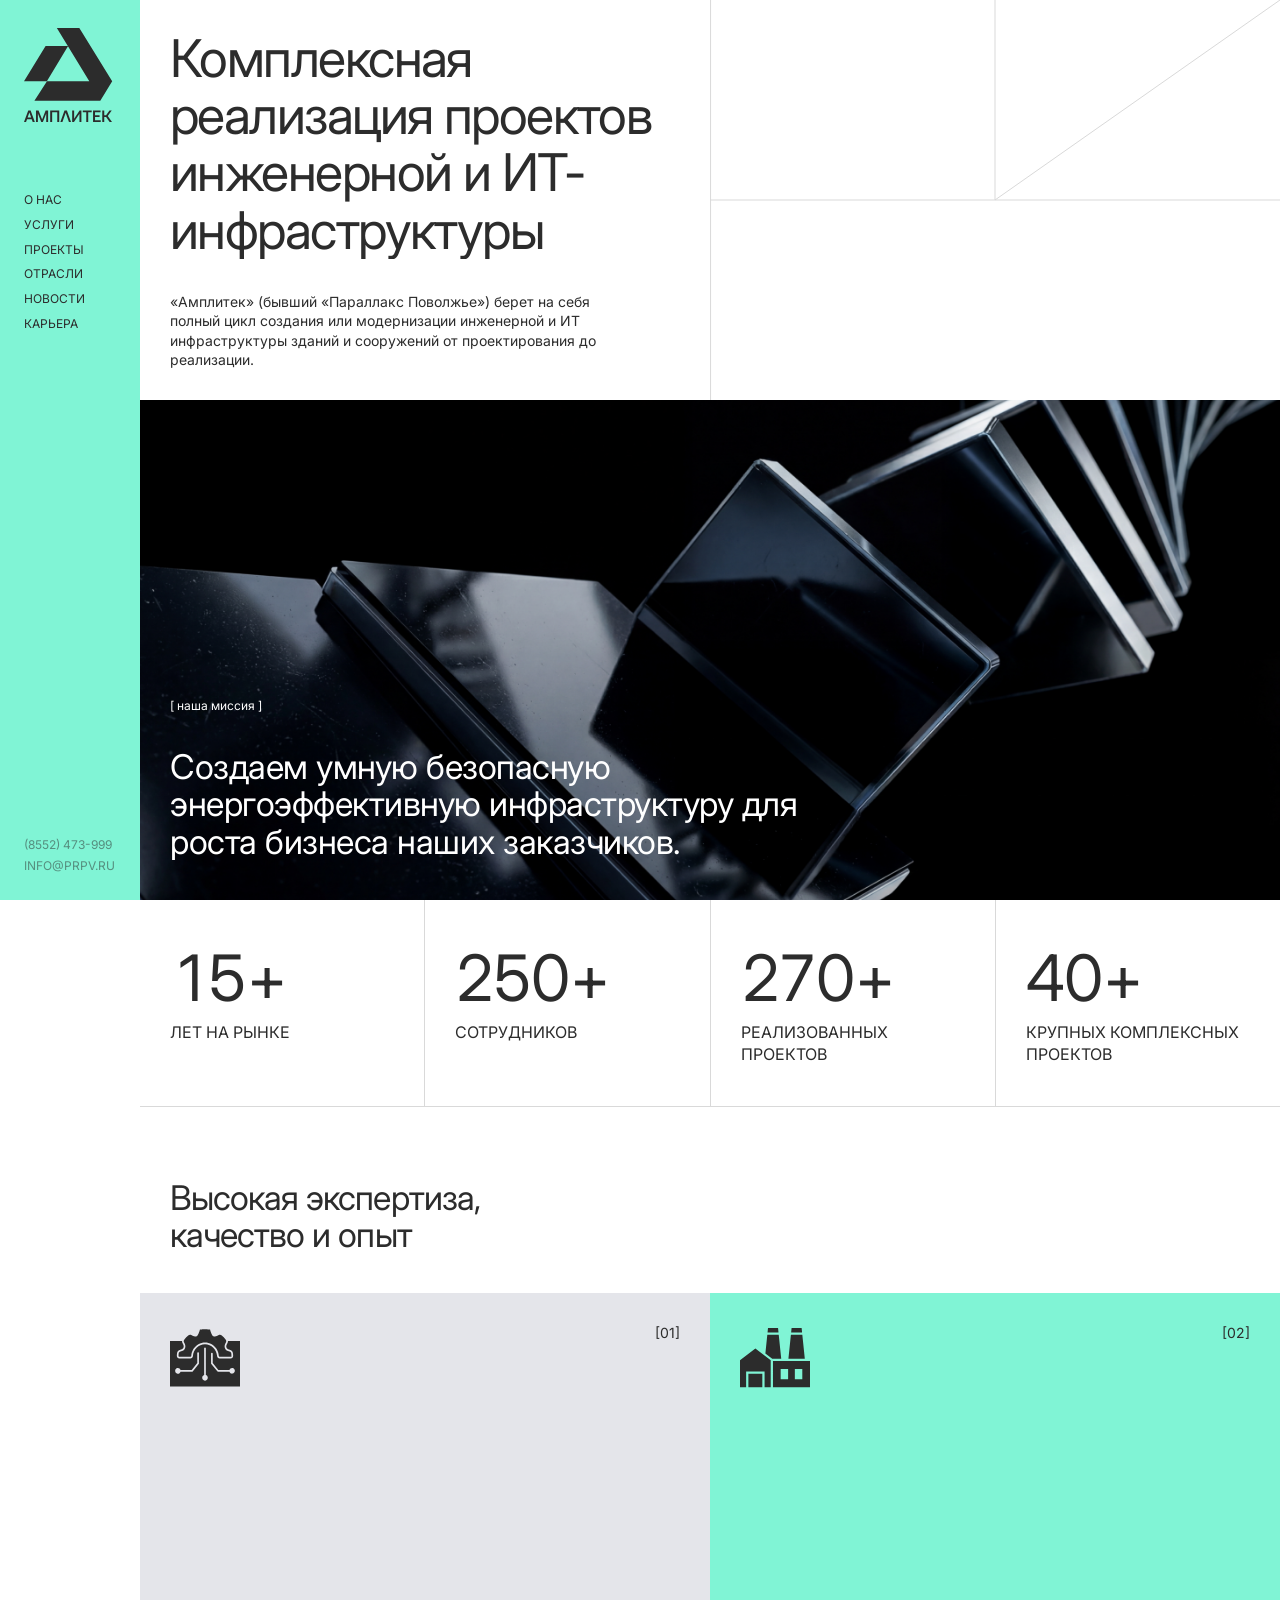
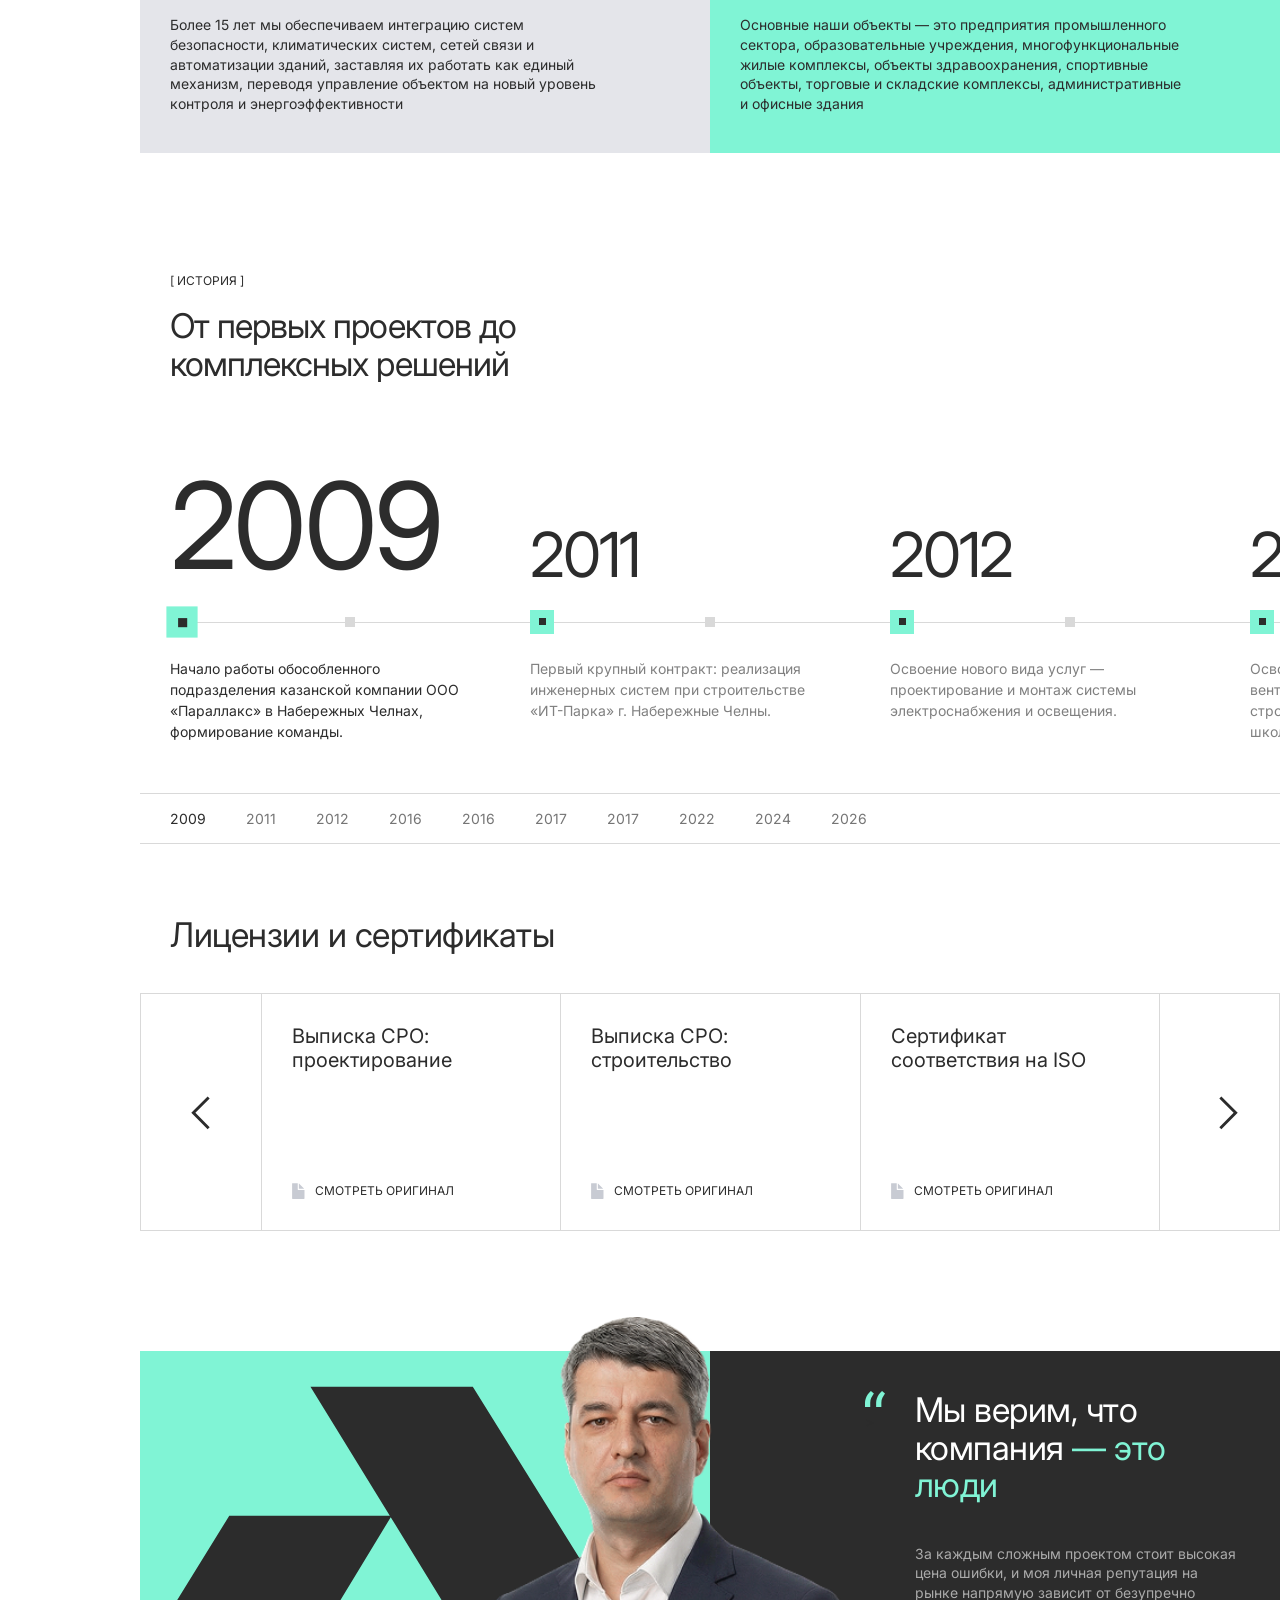
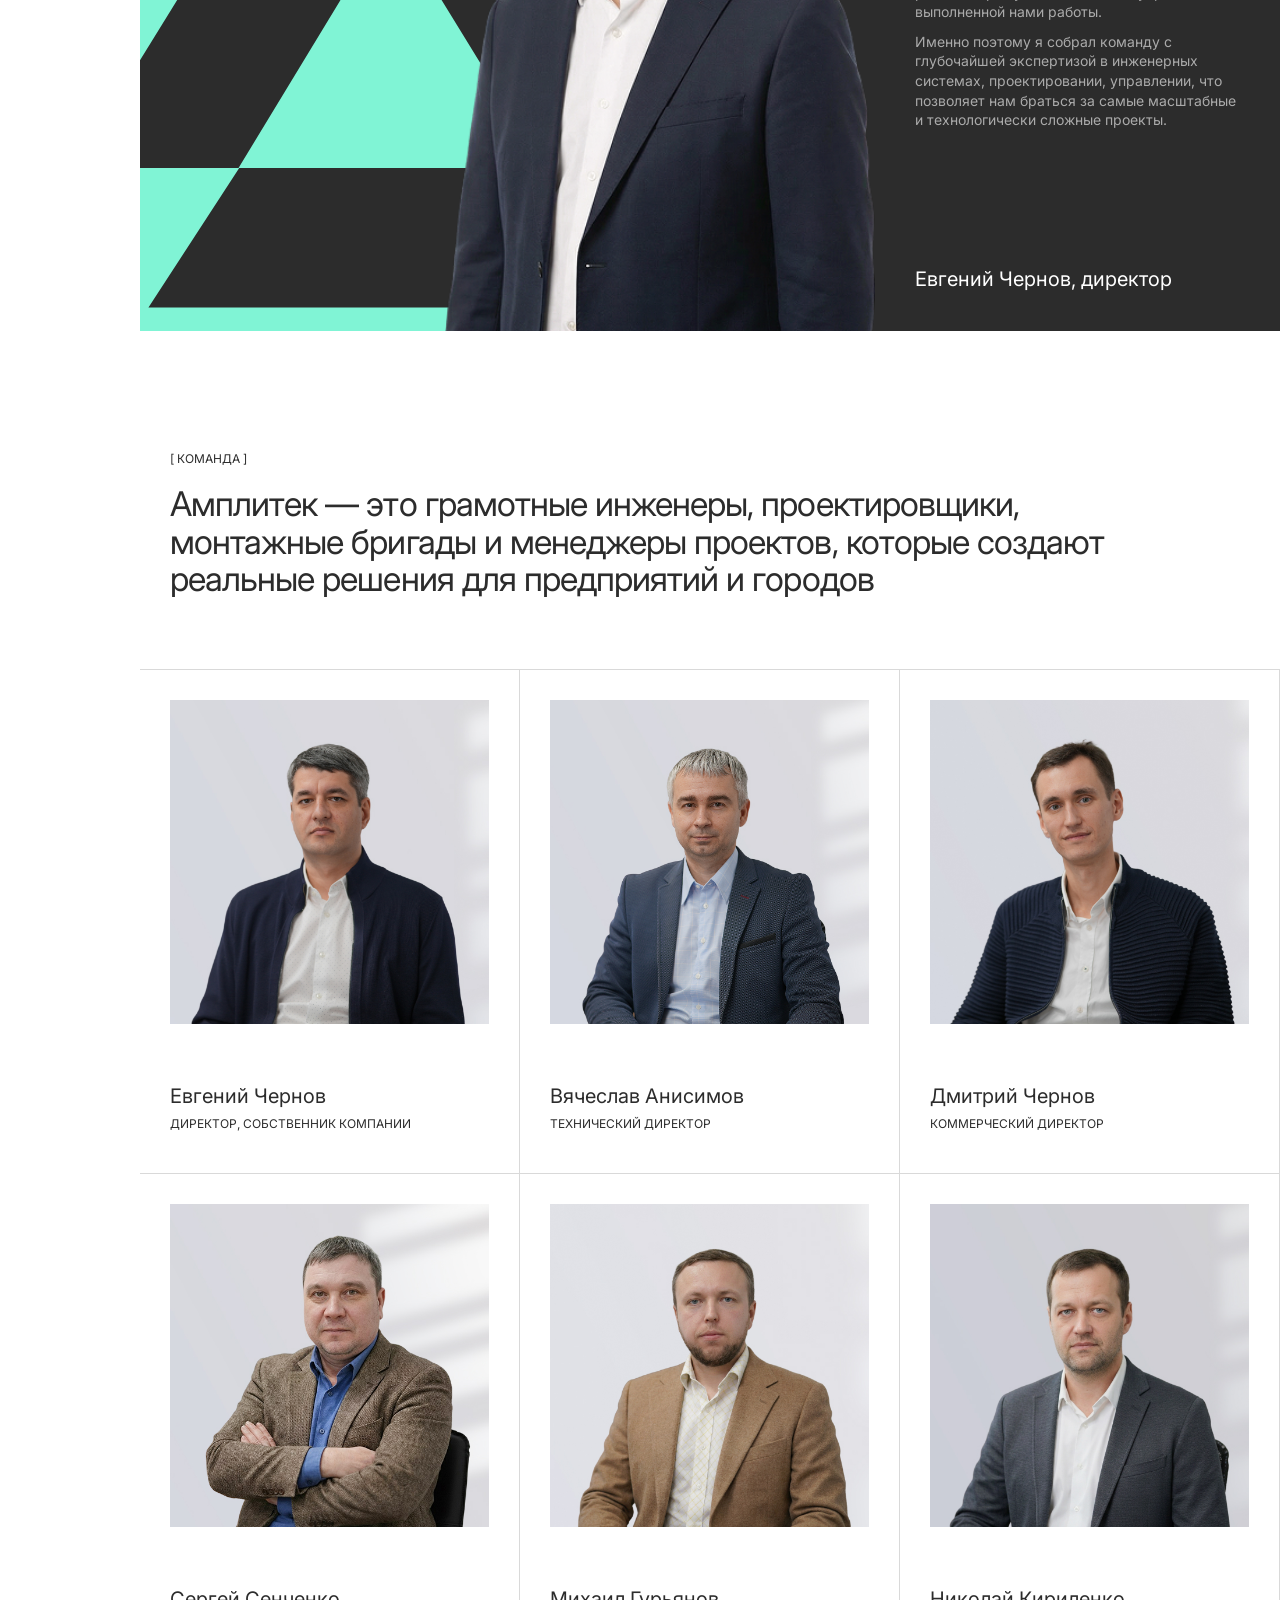
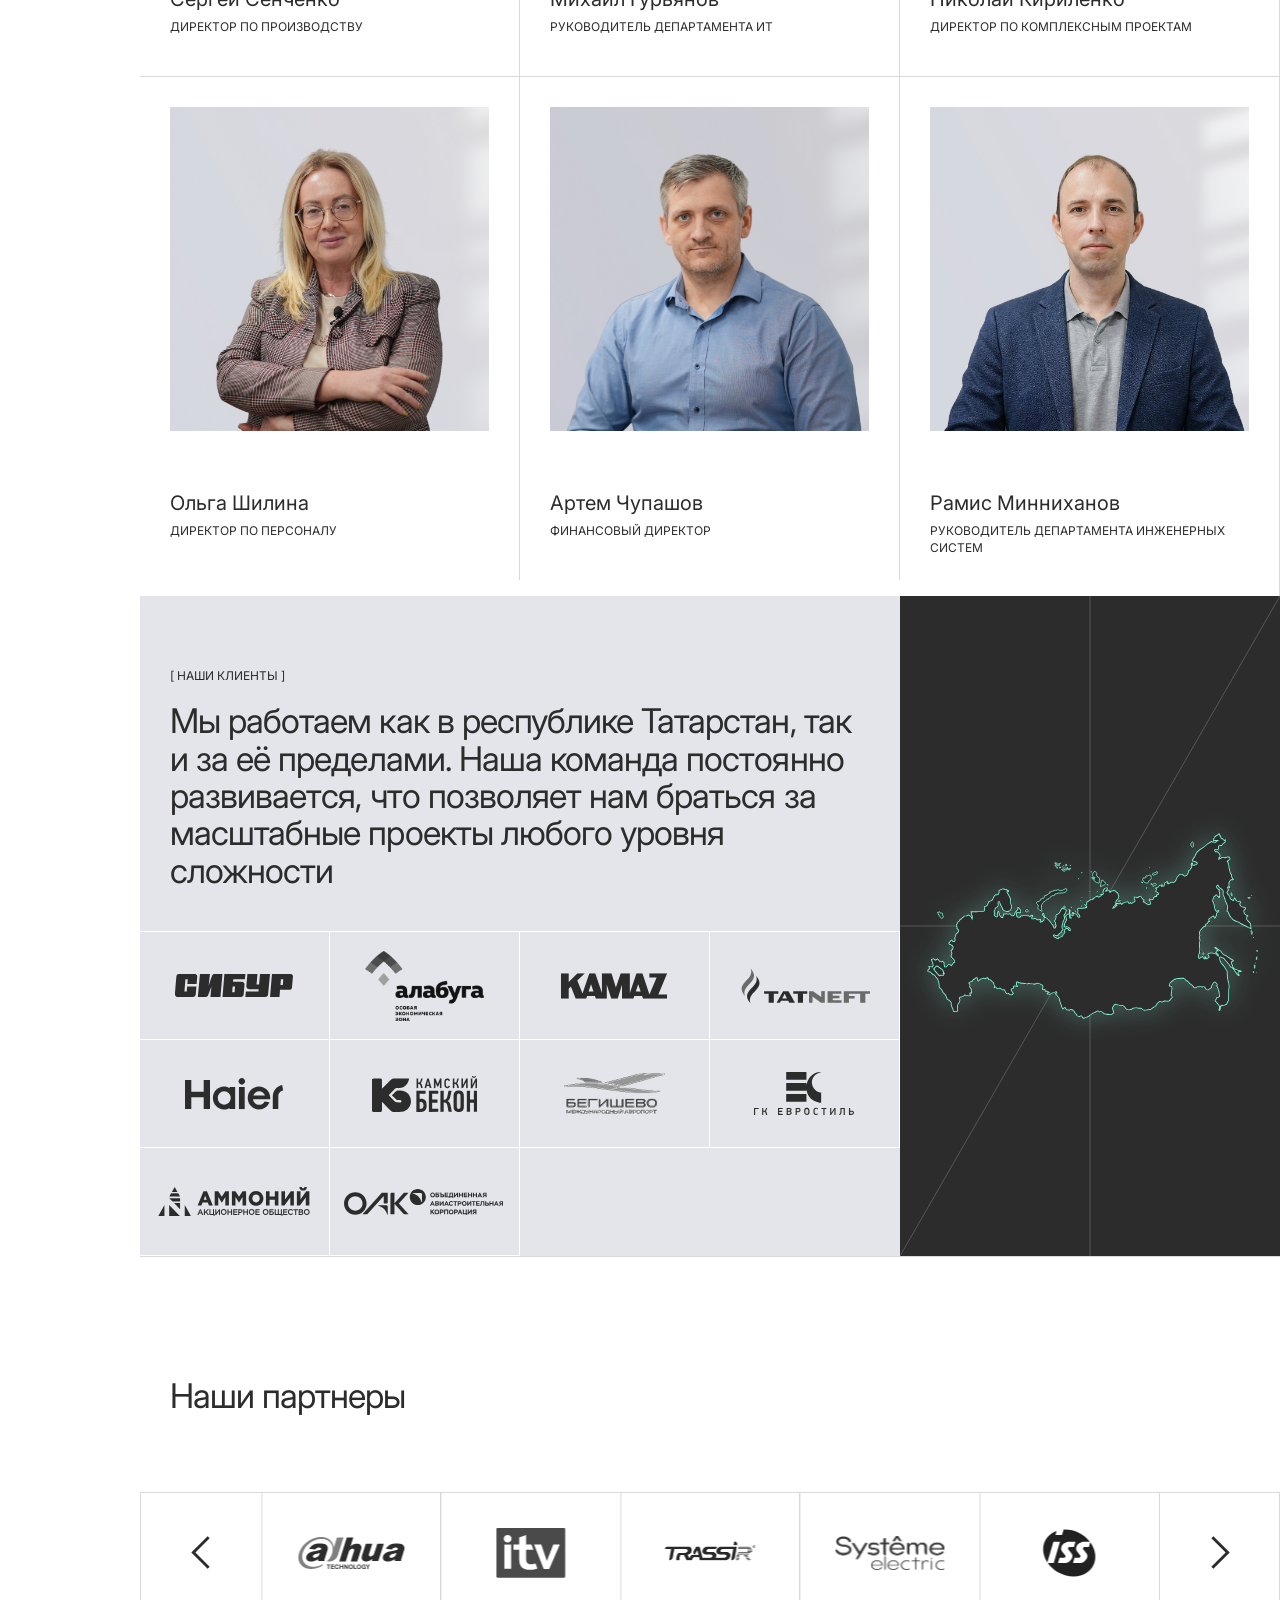
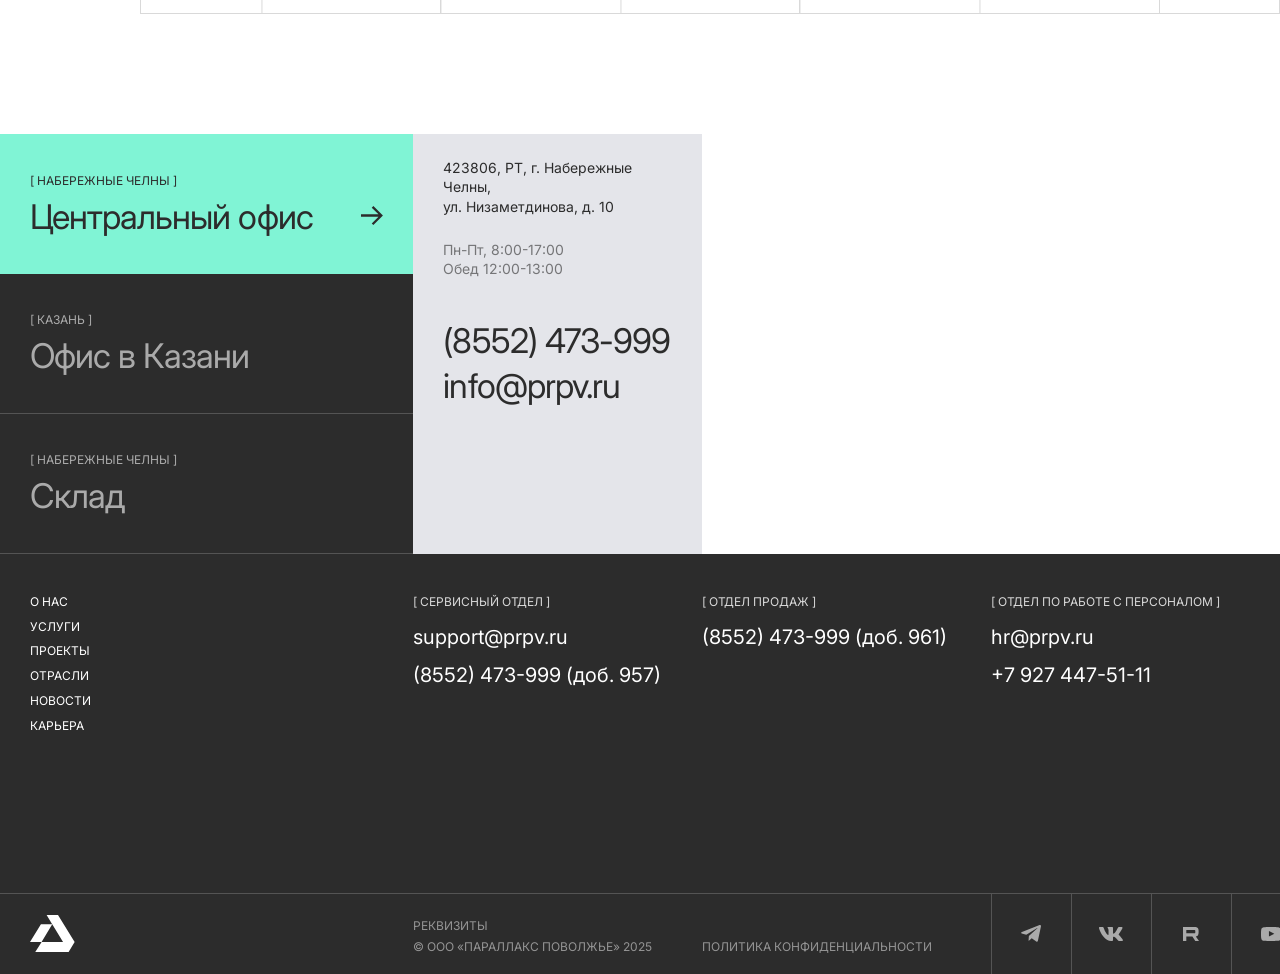
==== commit 50ae4fc4: "some updates" ====
--- a/about.html
+++ b/about.html
@@ -19,7 +19,7 @@
 			href="css/fancybox.css"
 		/>
 		<link rel="stylesheet" href="css/aos.css" />
-		<link rel="stylesheet" href="css/style.css?ver=2333" />
+		<link rel="stylesheet" href="css/style.css?ver=23f33" />
 	</head>
 	<body>
 		<header class="mobile-header">
@@ -743,14 +743,10 @@
 							</h2>
 							<div class="people__text reveal-text" duration="10s">
 								<p>
-									В Амплитек мы создаём условия, в которых каждый может раскрыть
-									свой потенциал и развиваться.
+									За каждым сложным проектом стоит высокая цена ошибки, и моя личная репутация на рынке напрямую зависит от безупречно выполненной нами работы. 
 								</p>
 								<p>
-									Мы поддерживаем обучение, обмен опытом и стремление расти,
-									потому что именно знания, навыки и вовлеченность команды
-									позволяют нам реализовывать проекты на высоком уровне и
-									приносить максимальную пользу клиентам и партнёрам.
+									Именно поэтому я собрал команду с глубочайшей экспертизой в инженерных системах, проектировании, управлении, что позволяет нам браться за самые масштабные и технологически сложные проекты.
 								</p>
 							</div>
 						</div>
@@ -917,6 +913,12 @@
 							</div>
 							<div class="clients__logo-placeholder" data-aos="fade-zoom-in" data-aos-delay="600">
 								<img src="img/evrostile.svg" />
+							</div>
+							<div class="clients__logo-placeholder" data-aos="fade-zoom-in" data-aos-delay="800">
+								<img src="img/amoni.svg" />
+							</div>
+							<div class="clients__logo-placeholder" data-aos="fade-zoom-in" data-aos-delay="800">
+								<img src="img/aok.svg" />
 							</div>
 						</div>
 					</div>
@@ -1149,13 +1151,13 @@
 					</div>
 					<div class="footer__panel" data-panel="1" style="display: none">
 						<div class="footer__info">
-							<p class="text">г. Казань, адрес уточняется</p>
+							<p class="text">г. Казань, пр. Ямашева, 45А, этаж 10, офис 2</p>
 							<p class="text footer__schedule">
 								Пн-Пт, 8:00-17:00<br />Обед 12:00-13:00
 							</p>
 							<div class="footer__main-contacts">
-								<a href="tel:+78552473999" class="footer__phone"
-									>(8552) 473-999</a
+								<a href="tel:+79050240141" class="footer__phone"
+									>8 905 024 01 41</a
 								>
 								<a href="mailto:info@prpv.ru" class="footer__email"
 									>info@prpv.ru</a
@@ -1165,7 +1167,7 @@
 						<div class="footer__map">
 							<iframe
 								class="footer__map-iframe"
-								src="https://yandex.ru/map-widget/v1/?ll=49.1058%2C55.7887&z=14&l=map&lang=ru_RU"
+								src="https://yandex.ru/map-widget/v1/?um=constructor%3Afdde8734aa4e234dc018d156c617f0b6d1487db16f9e6f16cadc17bb6cf573c2&source=constructor"
 								title="Карта офиса в Казани"
 								allowfullscreen
 								loading="lazy"
@@ -1175,7 +1177,7 @@
 					<div class="footer__panel" data-panel="2" style="display: none">
 						<div class="footer__info">
 							<p class="text">
-								г. Набережные Челны,<br />адрес склада уточняется
+								423806, РТ, г. Набережные Челны,<br />ул. Низаметдинова, д. 10
 							</p>
 							<p class="text footer__schedule">
 								Пн-Пт, 8:00-17:00<br />Обед 12:00-13:00
@@ -1190,13 +1192,10 @@
 							</div>
 						</div>
 						<div class="footer__map">
-							<iframe
+							<iframe 
 								class="footer__map-iframe"
-								src="https://yandex.ru/map-widget/v1/?ll=52.4073%2C55.7261&z=14&l=map&lang=ru_RU"
-								title="Карта склада"
-								allowfullscreen
-								loading="lazy"
-							></iframe>
+								src="https://yandex.ru/map-widget/v1/?um=constructor%3A199925983e52460764d2b4f36de3015eb293f49233d2de4c96bc3ab8922d51c8&amp;source=constructor" width="100%" frameborder="0">
+							</iframe>
 						</div>
 					</div>
 				</div>
--- a/css/style.css
+++ b/css/style.css
@@ -22,6 +22,10 @@
 	color: var(--color-text-primary);
 	-webkit-font-smoothing: antialiased;
 	font-weight: 400;
+}
+body,
+html {
+	overflow-x: hidden;
 }
 p {
 	margin-bottom: 10px;
@@ -310,7 +314,7 @@
 /* --- HERO --- */
 .hero {
 	position: relative;
-	height: 800px;
+	height: 80dvh;
 	overflow: hidden;
 	background-color: var(--color-bg-dark);
 	max-height: 100vh;
@@ -480,6 +484,7 @@
 .stats {
 	background-color: var(--color-bg-white);
 	border-bottom: 1px solid var(--color-border);
+	min-height: 20dvh;
 }
 .stats__row {
 	display: flex;
@@ -801,7 +806,8 @@
 	display: flex;
 	align-items: center;
 	flex-wrap: wrap;
-	padding-top: var(--space-40);
+	margin-top: var(--space-40);
+	border-top: 1px solid var(--color-bg-white);
 }
 .clients__logo-item {
 	height: 36px;
@@ -825,7 +831,11 @@
 	width: 25%;
 	justify-content: center;
 	border-left: none;
-	border-bottom: none;
+	border-top: none;
+}
+.clients__logo-placeholder img {
+	max-width: 160px;
+	max-height: 70px;
 }
 
 /* --- INDUSTRIES --- */
@@ -1756,7 +1766,7 @@
 /* 2. Mission */
 .mission {
 	position: relative;
-	height: 630px;
+	height: calc(100vh - 400px);
 	overflow: hidden;
 	background-color: var(--color-bg-dark);
 }
@@ -2122,7 +2132,7 @@
 	flex: 0 0 50%;
 	position: relative;
 	min-height: 580px;
-	background: #474747;
+	background: #80f4d5;
 }
 .people__photo_left svg {
 	width: 100%;
@@ -2502,14 +2512,13 @@
 	align-items: flex-start;
 	gap: 0;
 	border: 1px solid var(--color-border);
-	border-left: none;
 }
 .press__text-col {
-	flex: 0 0 33.3%;
+	flex: 0 0 50%;
 	display: flex;
 	flex-direction: column;
 	gap: var(--space-16);
-	padding: var(--space-30) 0;
+	padding: var(--space-30);
 	justify-content: space-between;
 	height: stretch;
 }
@@ -2532,6 +2541,7 @@
 	min-height: 210px;
 	border: 1px solid var(--color-border);
 	border-top: none;
+	border-right: none;
 	display: flex;
 	align-items: flex-start;
 	justify-content: space-between;
@@ -5006,6 +5016,9 @@
 	/* Show mobile header */
 	.mobile-header {
 		display: flex;
+	}
+	.hero {
+		height: calc(80vh - 56px);
 	}
 	/* Offset main for fixed mobile header */
 	.main {
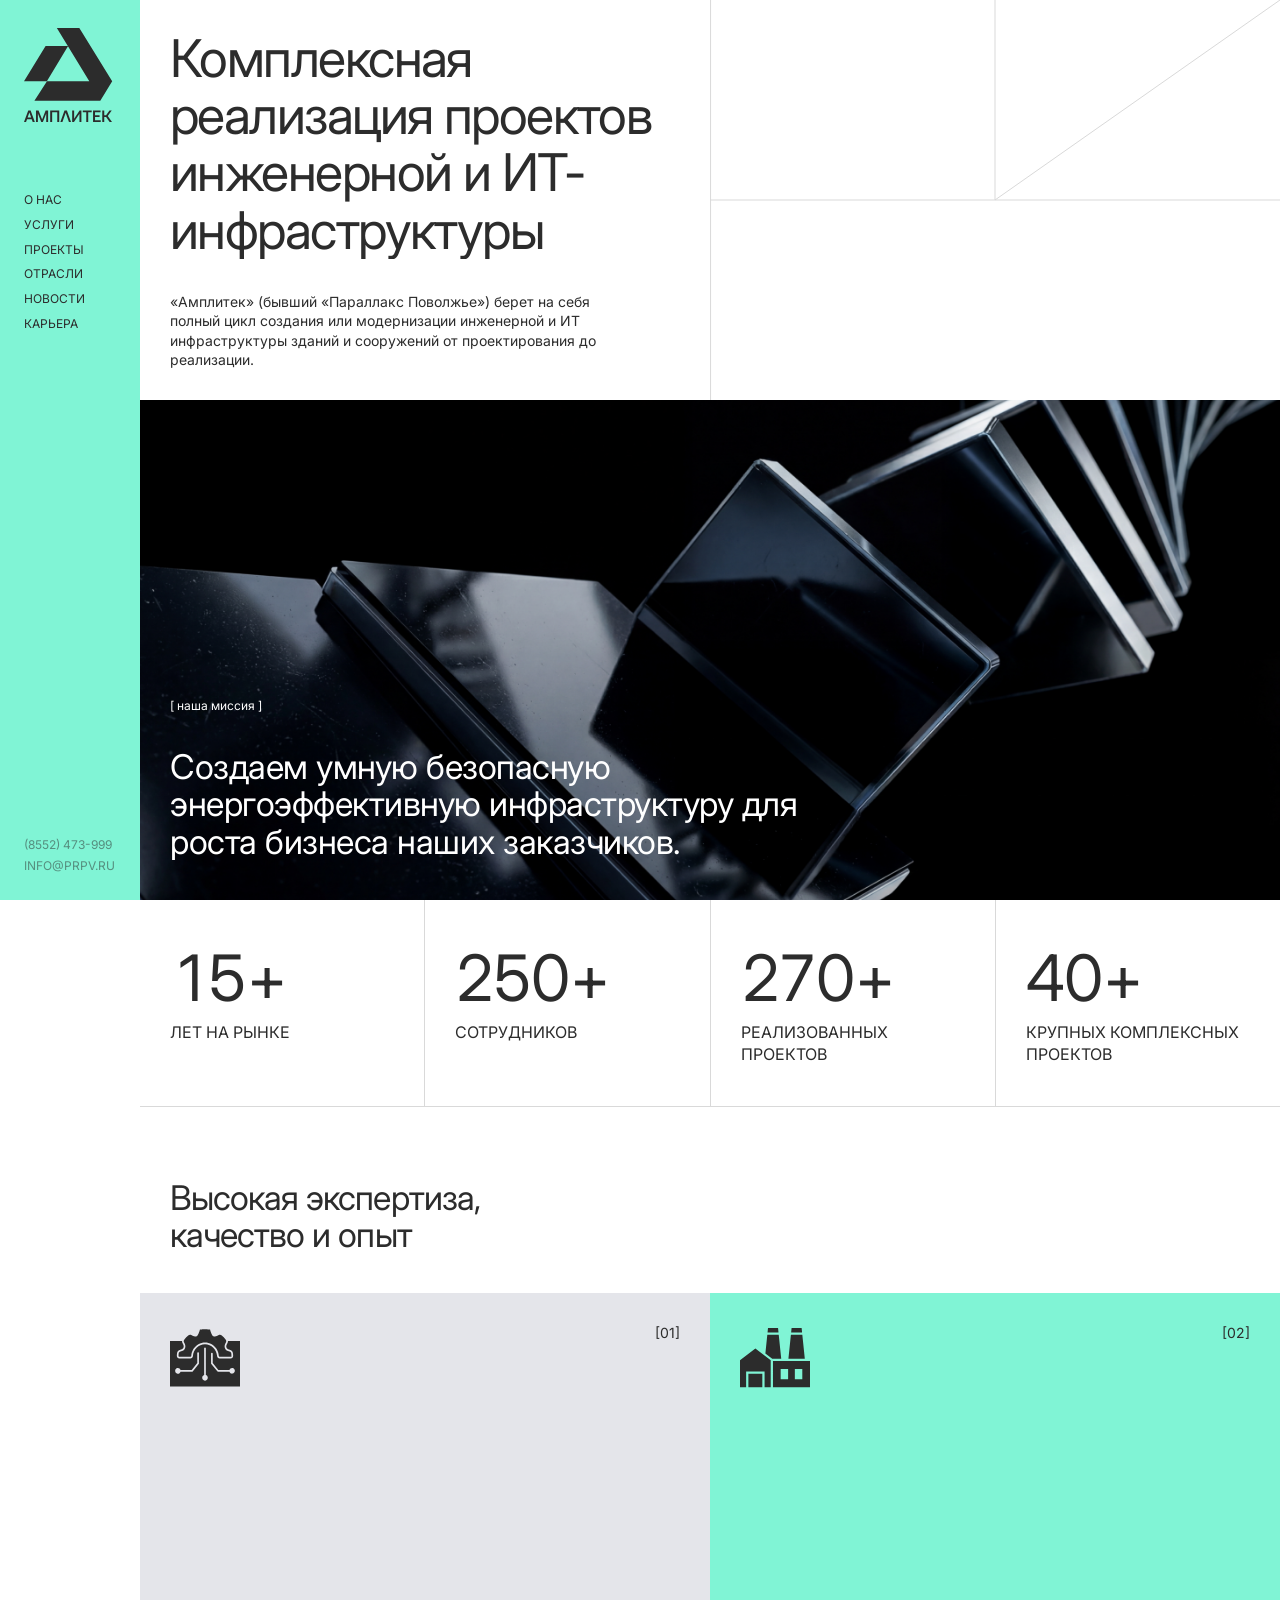
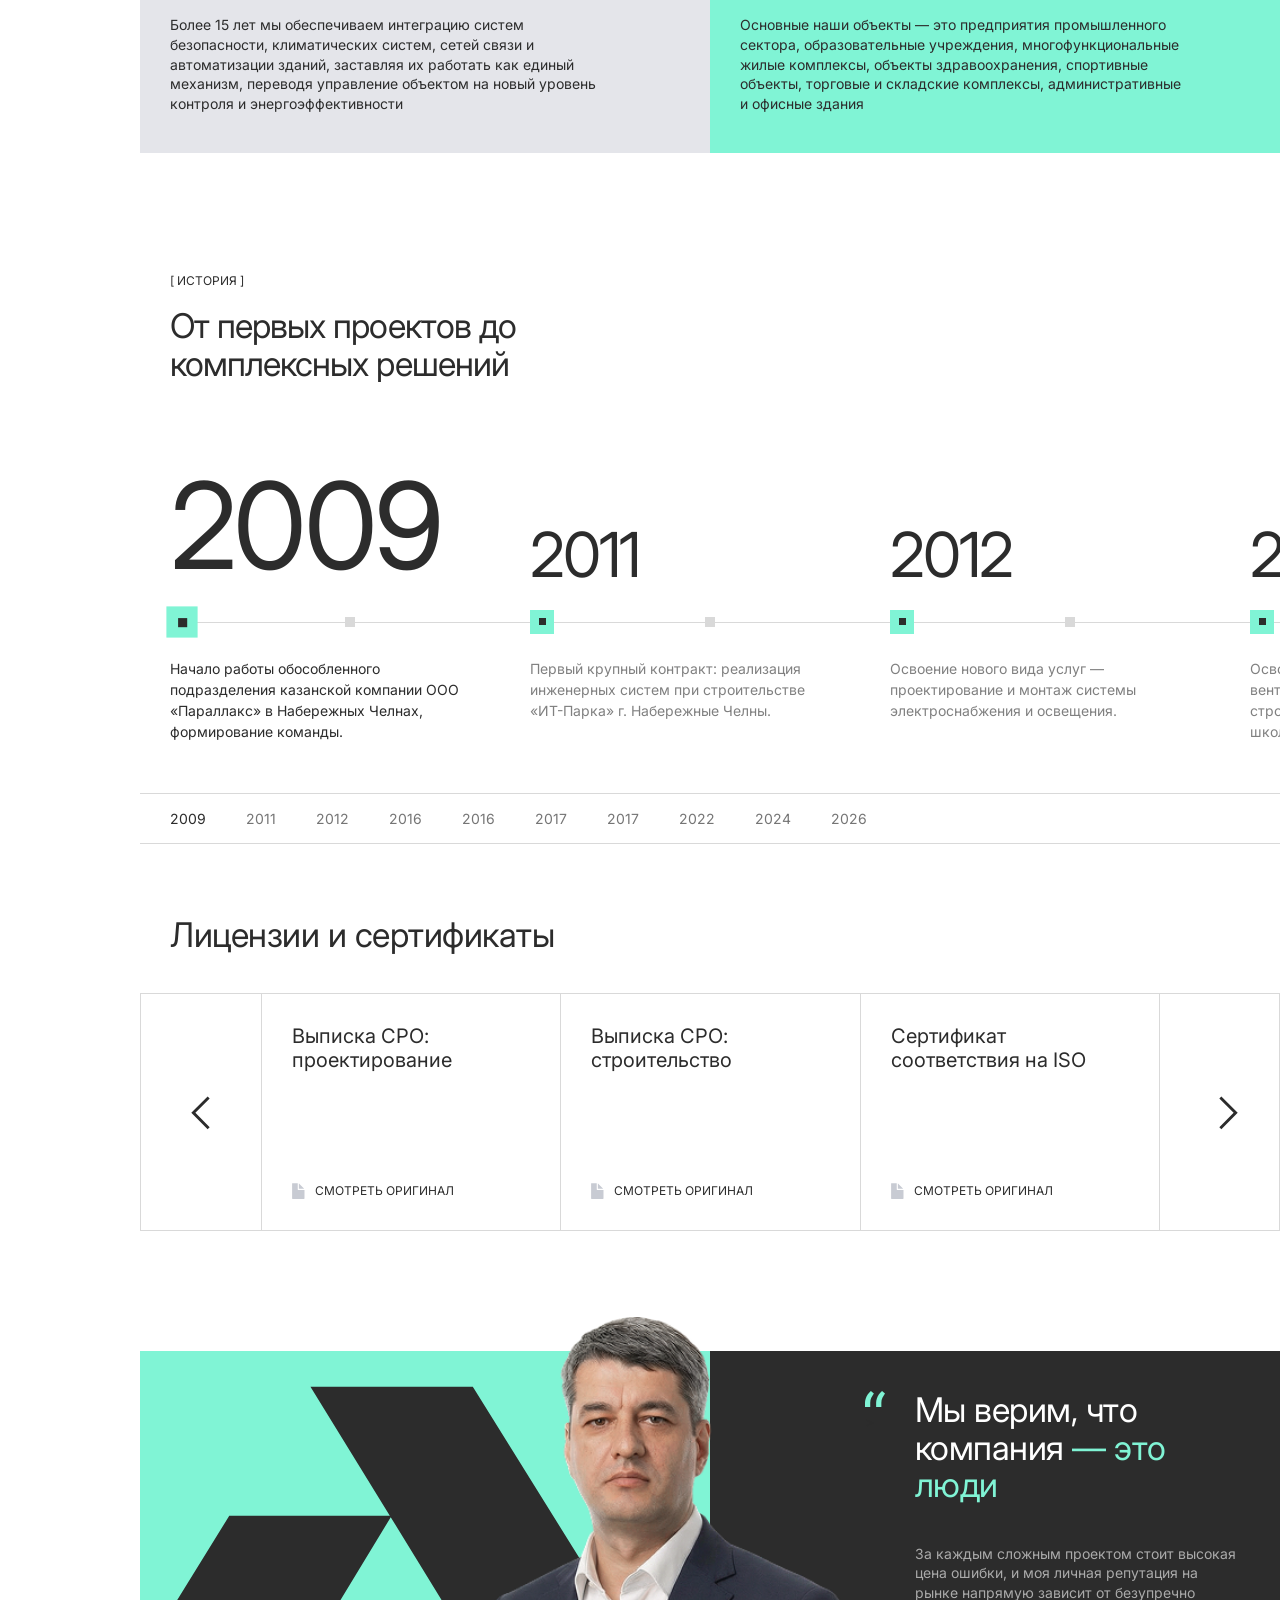
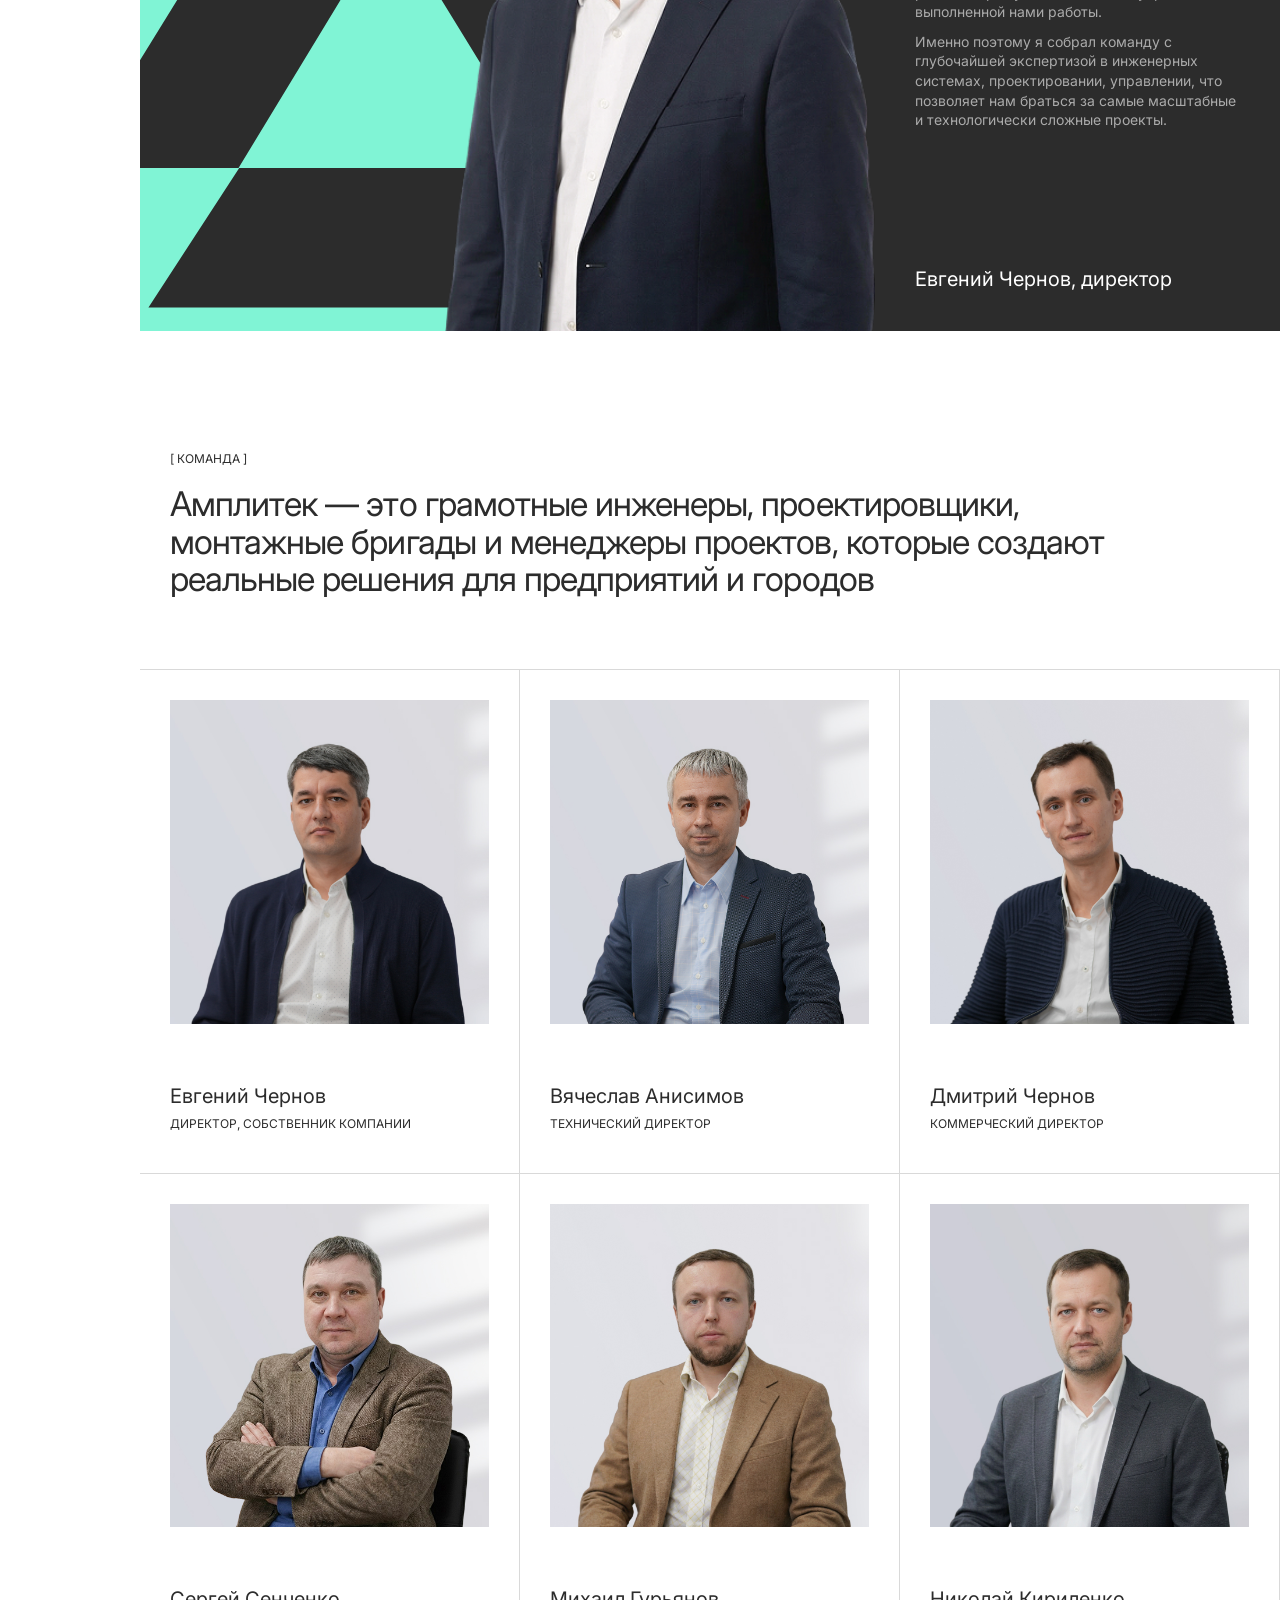
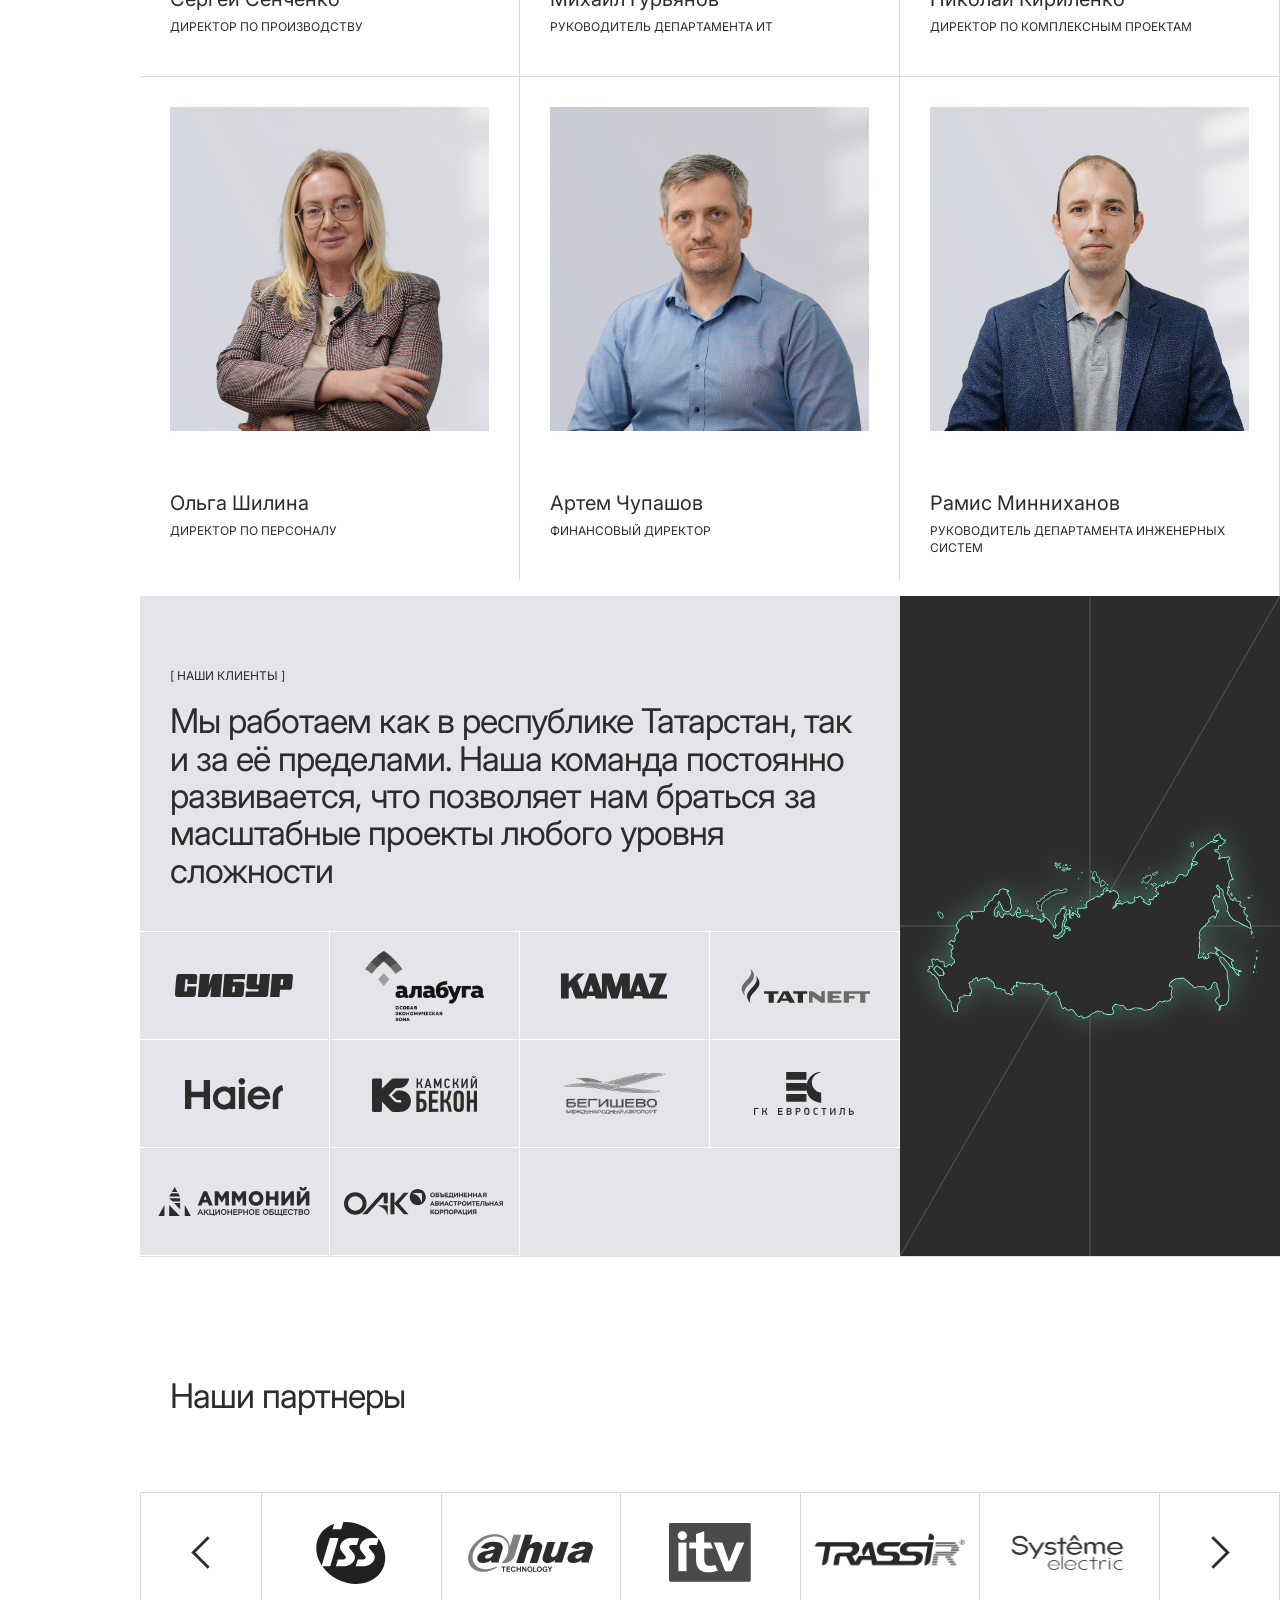
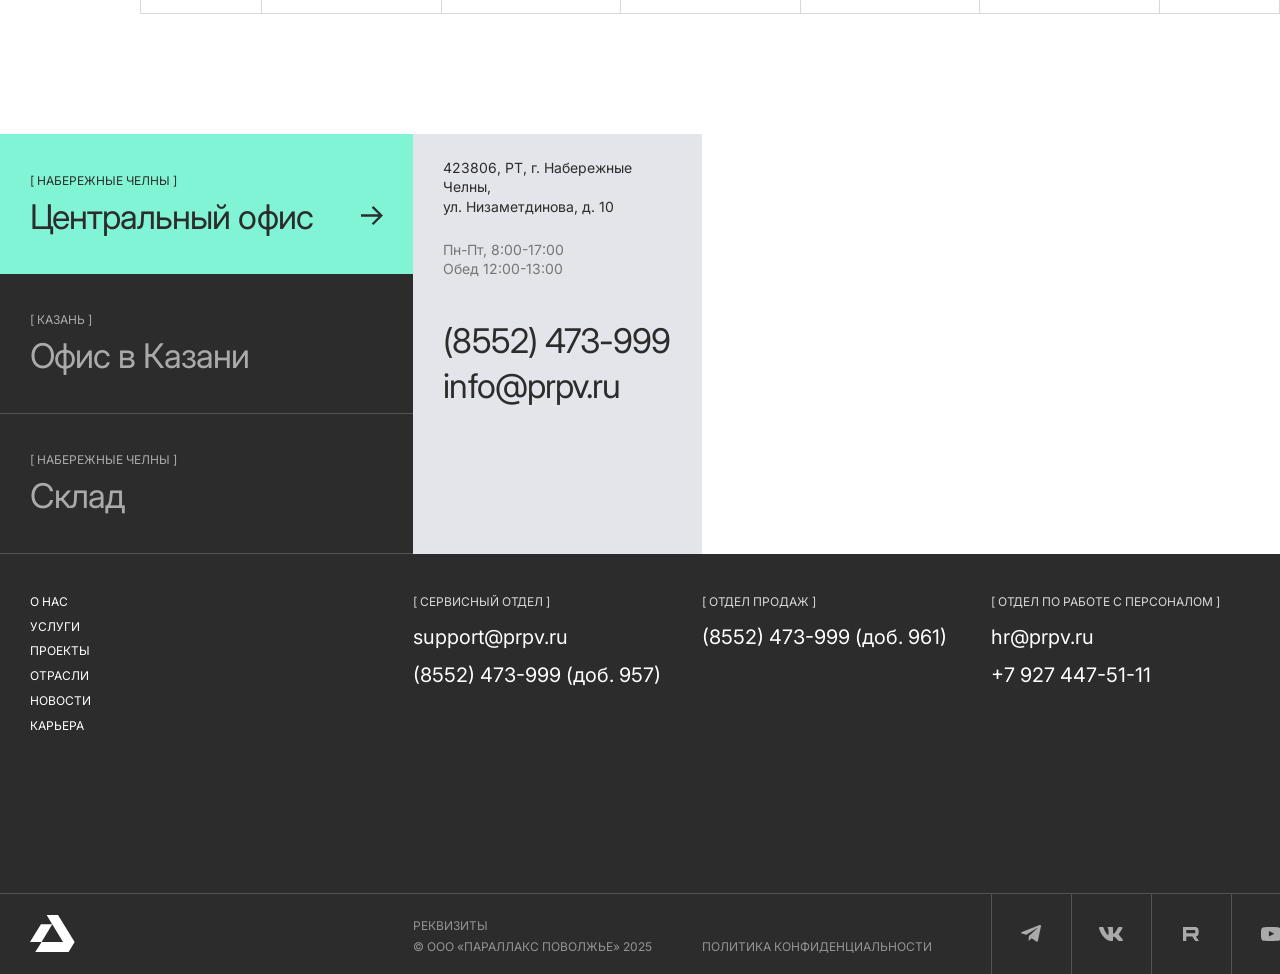
==== commit cdfcdcf5: "some updates" ====
--- a/about.html
+++ b/about.html
@@ -961,56 +961,50 @@
 					</button>
 					<div class="swiper partners-swiper" >
 						<div class="swiper-wrapper">
-							<div class="swiper-slide">
-								<div class="partner-logo">
-									<img src="img/partner1.svg" alt="Партнер" />
-								</div>
-							</div>
-							<div class="swiper-slide">
-								<div class="partner-logo">
-									<img src="img/partner2.svg" alt="Партнер" />
-								</div>
-							</div>
-							<div class="swiper-slide">
-								<div class="partner-logo">
-									<img src="img/partner3.svg" alt="Партнер" />
-								</div>
-							</div>
-							<div class="swiper-slide">
-								<div class="partner-logo">
-									<img src="img/partner4.png" alt="Партнер" />
-								</div>
-							</div>
-							<div class="swiper-slide">
-								<div class="partner-logo">
-									<img src="img/partner5.png" alt="Партнер" />
-								</div>
-							</div>
-								<div class="swiper-slide">
-								<div class="partner-logo">
-									<img src="img/partner1.svg" alt="Партнер" />
-								</div>
-							</div>
-							<div class="swiper-slide">
-								<div class="partner-logo">
-									<img src="img/partner2.svg" alt="Партнер" />
-								</div>
-							</div>
-							<div class="swiper-slide">
-								<div class="partner-logo">
-									<img src="img/partner3.svg" alt="Партнер" />
-								</div>
-							</div>
-							<div class="swiper-slide">
-								<div class="partner-logo">
-									<img src="img/partner4.png" alt="Партнер" />
-								</div>
-							</div>
-							<div class="swiper-slide">
-								<div class="partner-logo">
-									<img src="img/partner5.png" alt="Партнер" />
-								</div>
-							</div>
+							<div class="swiper-slide"><div class="partner-logo"><img src="img/partners/partner1.svg" alt="Партнер" /></div></div>
+							<div class="swiper-slide"><div class="partner-logo"><img src="img/partners/partner2.svg" alt="Партнер" /></div></div>
+							<div class="swiper-slide"><div class="partner-logo"><img src="img/partners/partner3.svg" alt="Партнер" /></div></div>
+							<div class="swiper-slide"><div class="partner-logo"><img src="img/partners/partner4.png" alt="Партнер" /></div></div>
+							<div class="swiper-slide"><div class="partner-logo"><img src="img/partners/partner5.png" alt="Партнер" /></div></div>
+							<div class="swiper-slide"><div class="partner-logo"><img src="img/partners/partner6.svg" alt="Партнер" /></div></div>
+							<div class="swiper-slide"><div class="partner-logo"><img src="img/partners/partner7.svg" alt="Партнер" /></div></div>
+							<div class="swiper-slide"><div class="partner-logo"><img src="img/partners/partner8.svg" alt="Партнер" /></div></div>
+							<div class="swiper-slide"><div class="partner-logo"><img src="img/partners/partner9.svg" alt="Партнер" /></div></div>
+							<div class="swiper-slide"><div class="partner-logo"><img src="img/partners/partner10.svg" alt="Партнер" /></div></div>
+							<div class="swiper-slide"><div class="partner-logo"><img src="img/partners/partner11.svg" alt="Партнер" /></div></div>
+							<div class="swiper-slide"><div class="partner-logo"><img src="img/partners/partner12.svg" alt="Партнер" /></div></div>
+							<div class="swiper-slide"><div class="partner-logo"><img src="img/partners/partner13.svg" alt="Партнер" /></div></div>
+							<div class="swiper-slide"><div class="partner-logo"><img src="img/partners/partner14.svg" alt="Партнер" /></div></div>
+							<div class="swiper-slide"><div class="partner-logo"><img src="img/partners/partner15.svg" alt="Партнер" /></div></div>
+							<div class="swiper-slide"><div class="partner-logo"><img src="img/partners/partner16.svg" alt="Партнер" /></div></div>
+							<div class="swiper-slide"><div class="partner-logo"><img src="img/partners/partner17.svg" alt="Партнер" /></div></div>
+							<div class="swiper-slide"><div class="partner-logo"><img src="img/partners/partner18.svg" alt="Партнер" /></div></div>
+							<div class="swiper-slide"><div class="partner-logo"><img src="img/partners/partner19.svg" alt="Партнер" /></div></div>
+							<div class="swiper-slide"><div class="partner-logo"><img src="img/partners/partner20.svg" alt="Партнер" /></div></div>
+							<div class="swiper-slide"><div class="partner-logo"><img src="img/partners/partner21.svg" alt="Партнер" /></div></div>
+							<div class="swiper-slide"><div class="partner-logo"><img src="img/partners/partner22.svg" alt="Партнер" /></div></div>
+							<div class="swiper-slide"><div class="partner-logo"><img src="img/partners/partner23.svg" alt="Партнер" /></div></div>
+							<div class="swiper-slide"><div class="partner-logo"><img src="img/partners/partner24.svg" alt="Партнер" /></div></div>
+							<div class="swiper-slide"><div class="partner-logo"><img src="img/partners/partner25.svg" alt="Партнер" /></div></div>
+							<div class="swiper-slide"><div class="partner-logo"><img src="img/partners/partner26.svg" alt="Партнер" /></div></div>
+							<div class="swiper-slide"><div class="partner-logo"><img src="img/partners/partner27.svg" alt="Партнер" /></div></div>
+							<div class="swiper-slide"><div class="partner-logo"><img src="img/partners/partner28.svg" alt="Партнер" /></div></div>
+							<div class="swiper-slide"><div class="partner-logo"><img src="img/partners/partner29.svg" alt="Партнер" /></div></div>
+							<div class="swiper-slide"><div class="partner-logo"><img src="img/partners/partner30.svg" alt="Партнер" /></div></div>
+							<div class="swiper-slide"><div class="partner-logo"><img src="img/partners/partner31.svg" alt="Партнер" /></div></div>
+							<div class="swiper-slide"><div class="partner-logo"><img src="img/partners/partner32.svg" alt="Партнер" /></div></div>
+							<div class="swiper-slide"><div class="partner-logo"><img src="img/partners/partner33.svg" alt="Партнер" /></div></div>
+							<div class="swiper-slide"><div class="partner-logo"><img src="img/partners/partner34.svg" alt="Партнер" /></div></div>
+							<div class="swiper-slide"><div class="partner-logo"><img src="img/partners/partner35.svg" alt="Партнер" /></div></div>
+							<div class="swiper-slide"><div class="partner-logo"><img src="img/partners/partner36.svg" alt="Партнер" /></div></div>
+							<div class="swiper-slide"><div class="partner-logo"><img src="img/partners/partner37.svg" alt="Партнер" /></div></div>
+							<div class="swiper-slide"><div class="partner-logo"><img src="img/partners/partner38.svg" alt="Партнер" /></div></div>
+							<div class="swiper-slide"><div class="partner-logo"><img src="img/partners/partner39.svg" alt="Партнер" /></div></div>
+							<div class="swiper-slide"><div class="partner-logo"><img src="img/partners/partner40.svg" alt="Партнер" /></div></div>
+							<div class="swiper-slide"><div class="partner-logo"><img src="img/partners/partner41.svg" alt="Партнер" /></div></div>
+							<div class="swiper-slide"><div class="partner-logo"><img src="img/partners/partner42.svg" alt="Партнер" /></div></div>
+							<div class="swiper-slide"><div class="partner-logo"><img src="img/partners/partner43.svg" alt="Партнер" /></div></div>
+							<div class="swiper-slide"><div class="partner-logo"><img src="img/partners/partner44.svg" alt="Партнер" /></div></div>
 						</div>
 					</div>
 					<button
--- a/css/style.css
+++ b/css/style.css
@@ -959,7 +959,6 @@
 	background-color: var(--color-bg-white);
 	border-left: 1px solid var(--color-border);
 	height: 120px;
-	padding: 35px;
 	transition: opacity 0.4s;
 }
 .partner-logo:hover {
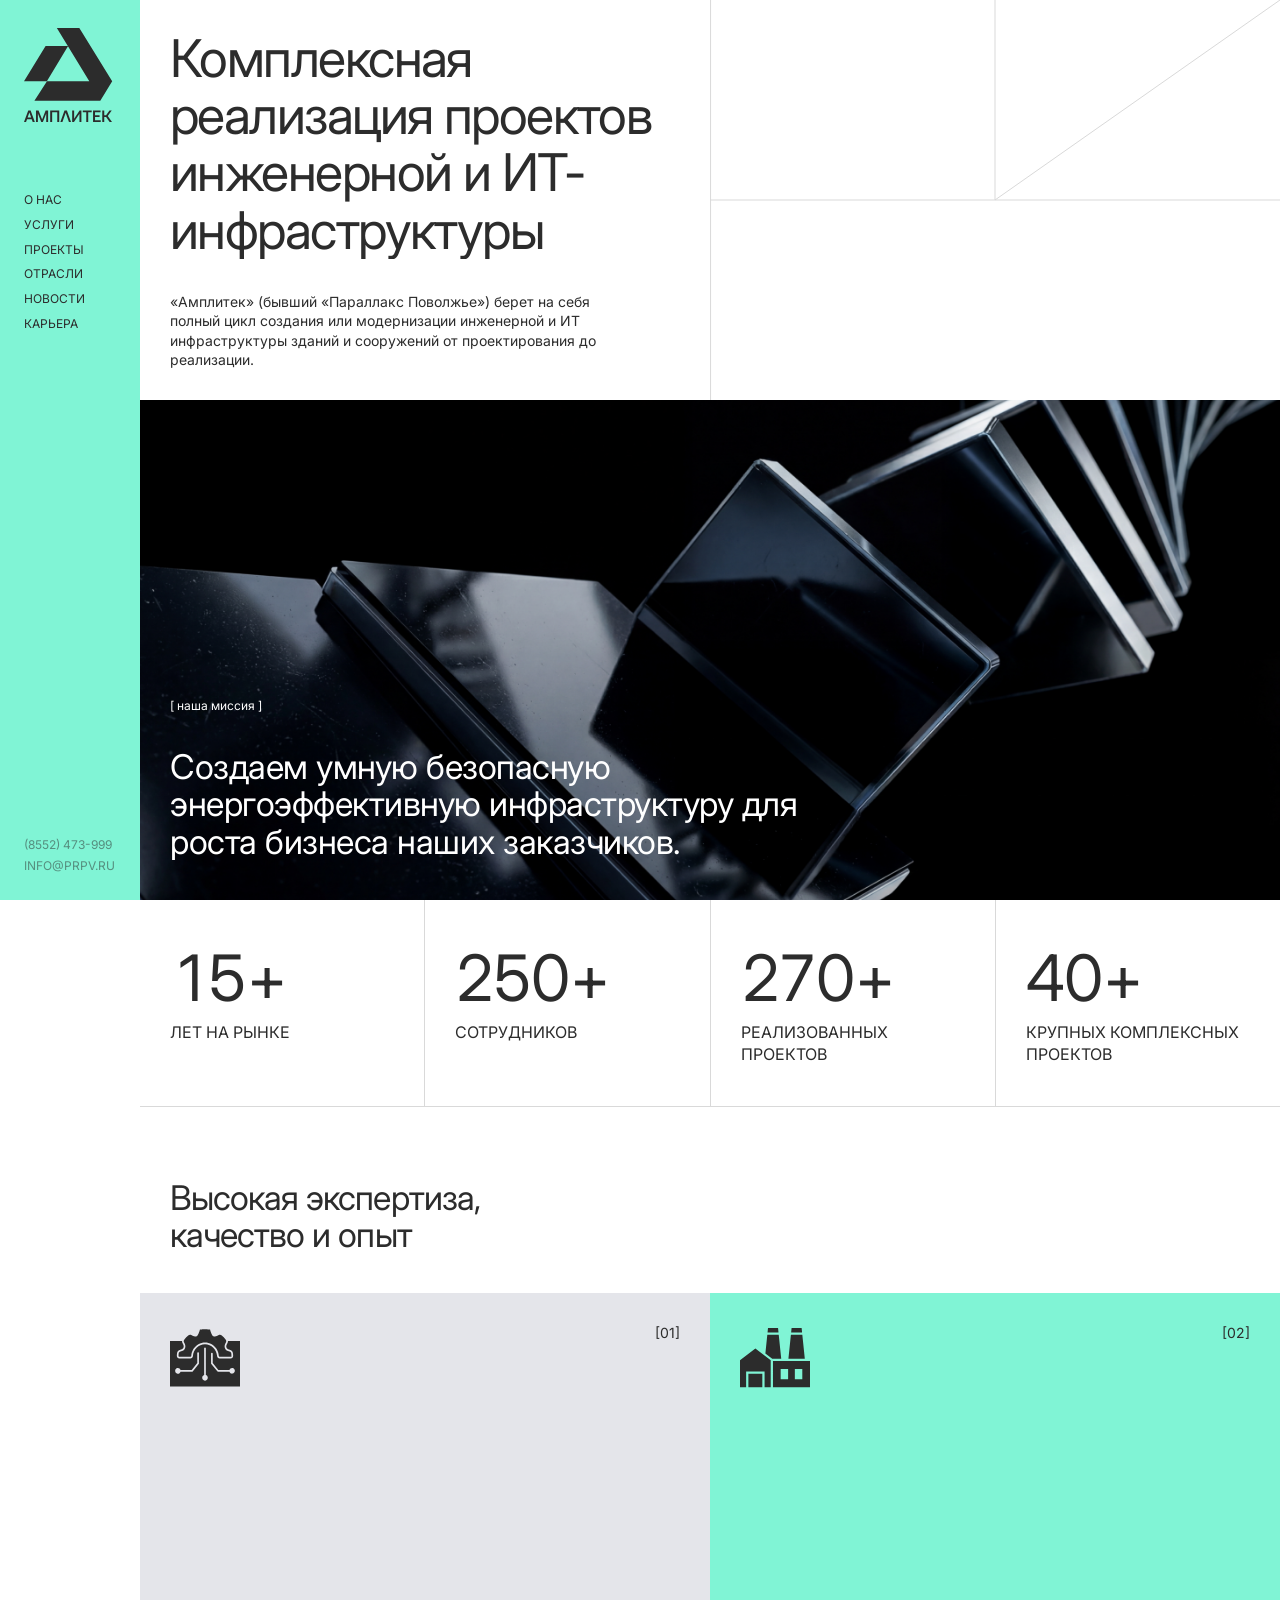
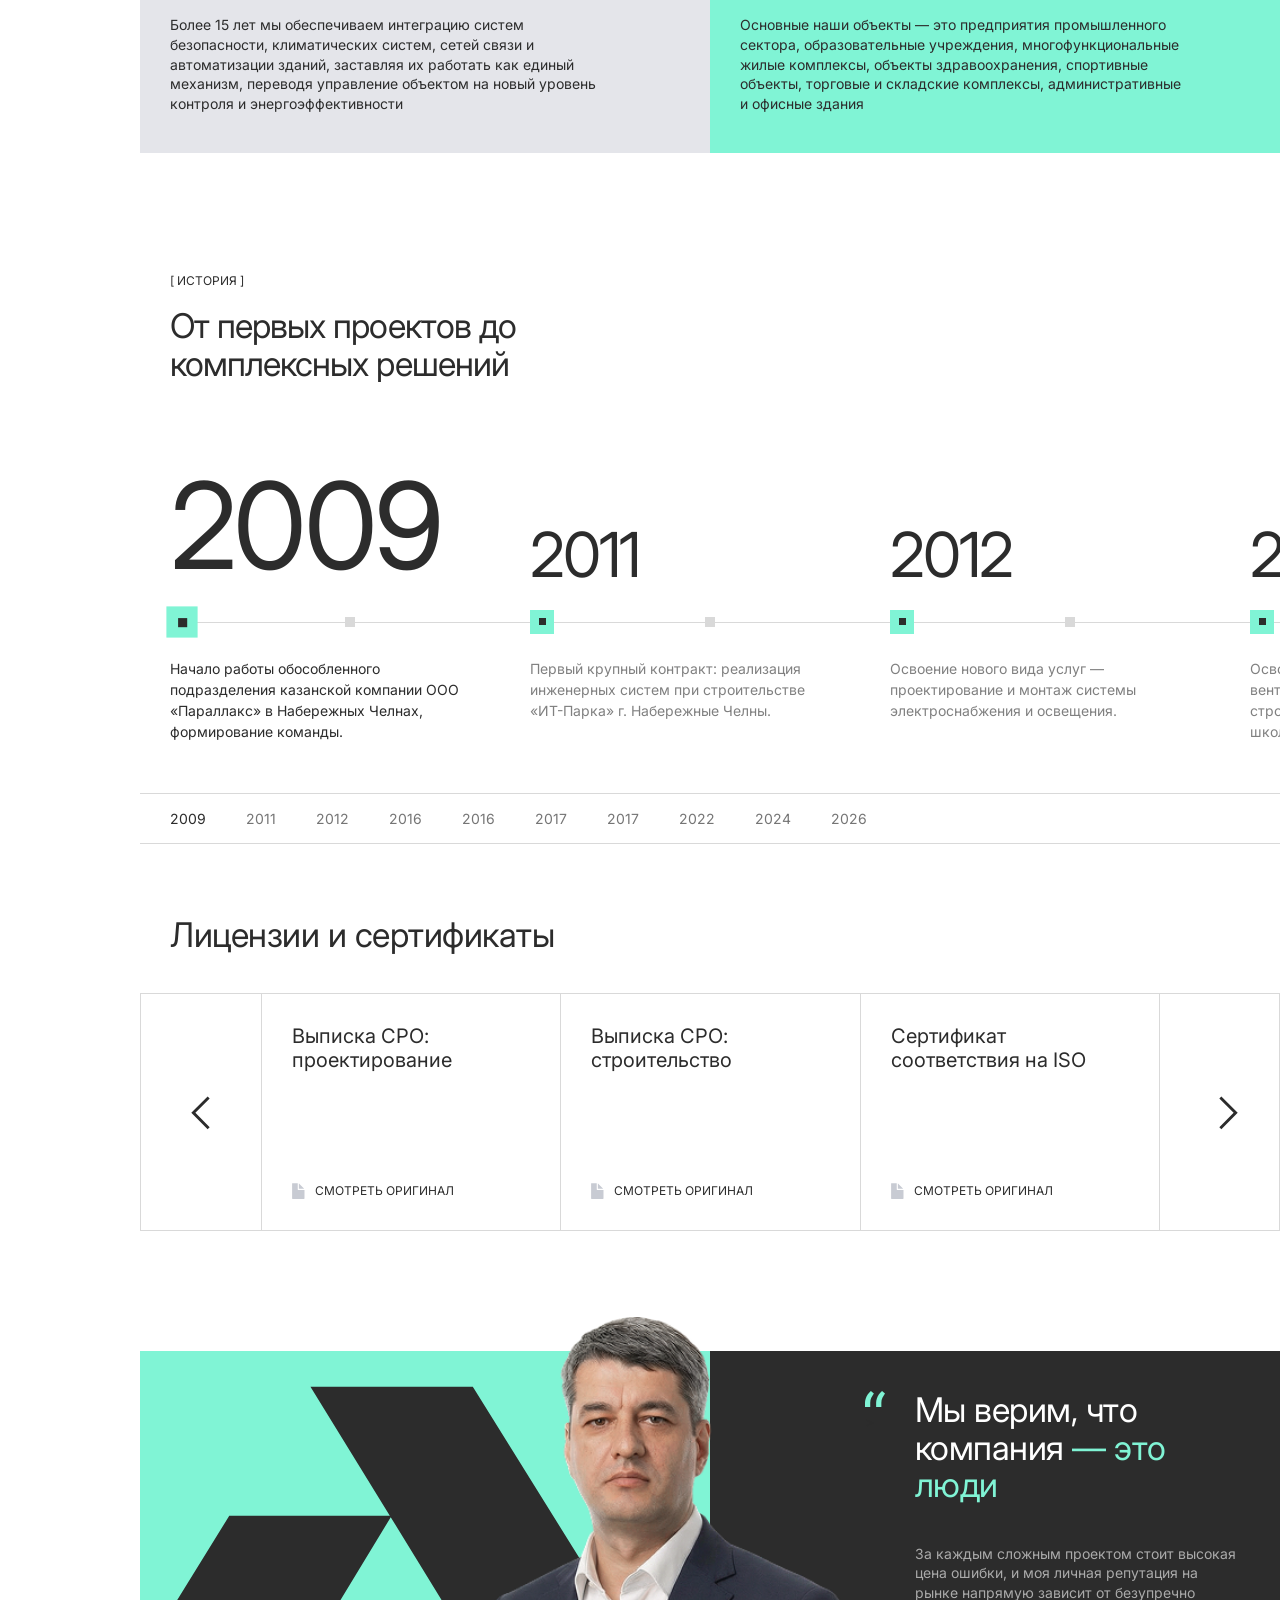
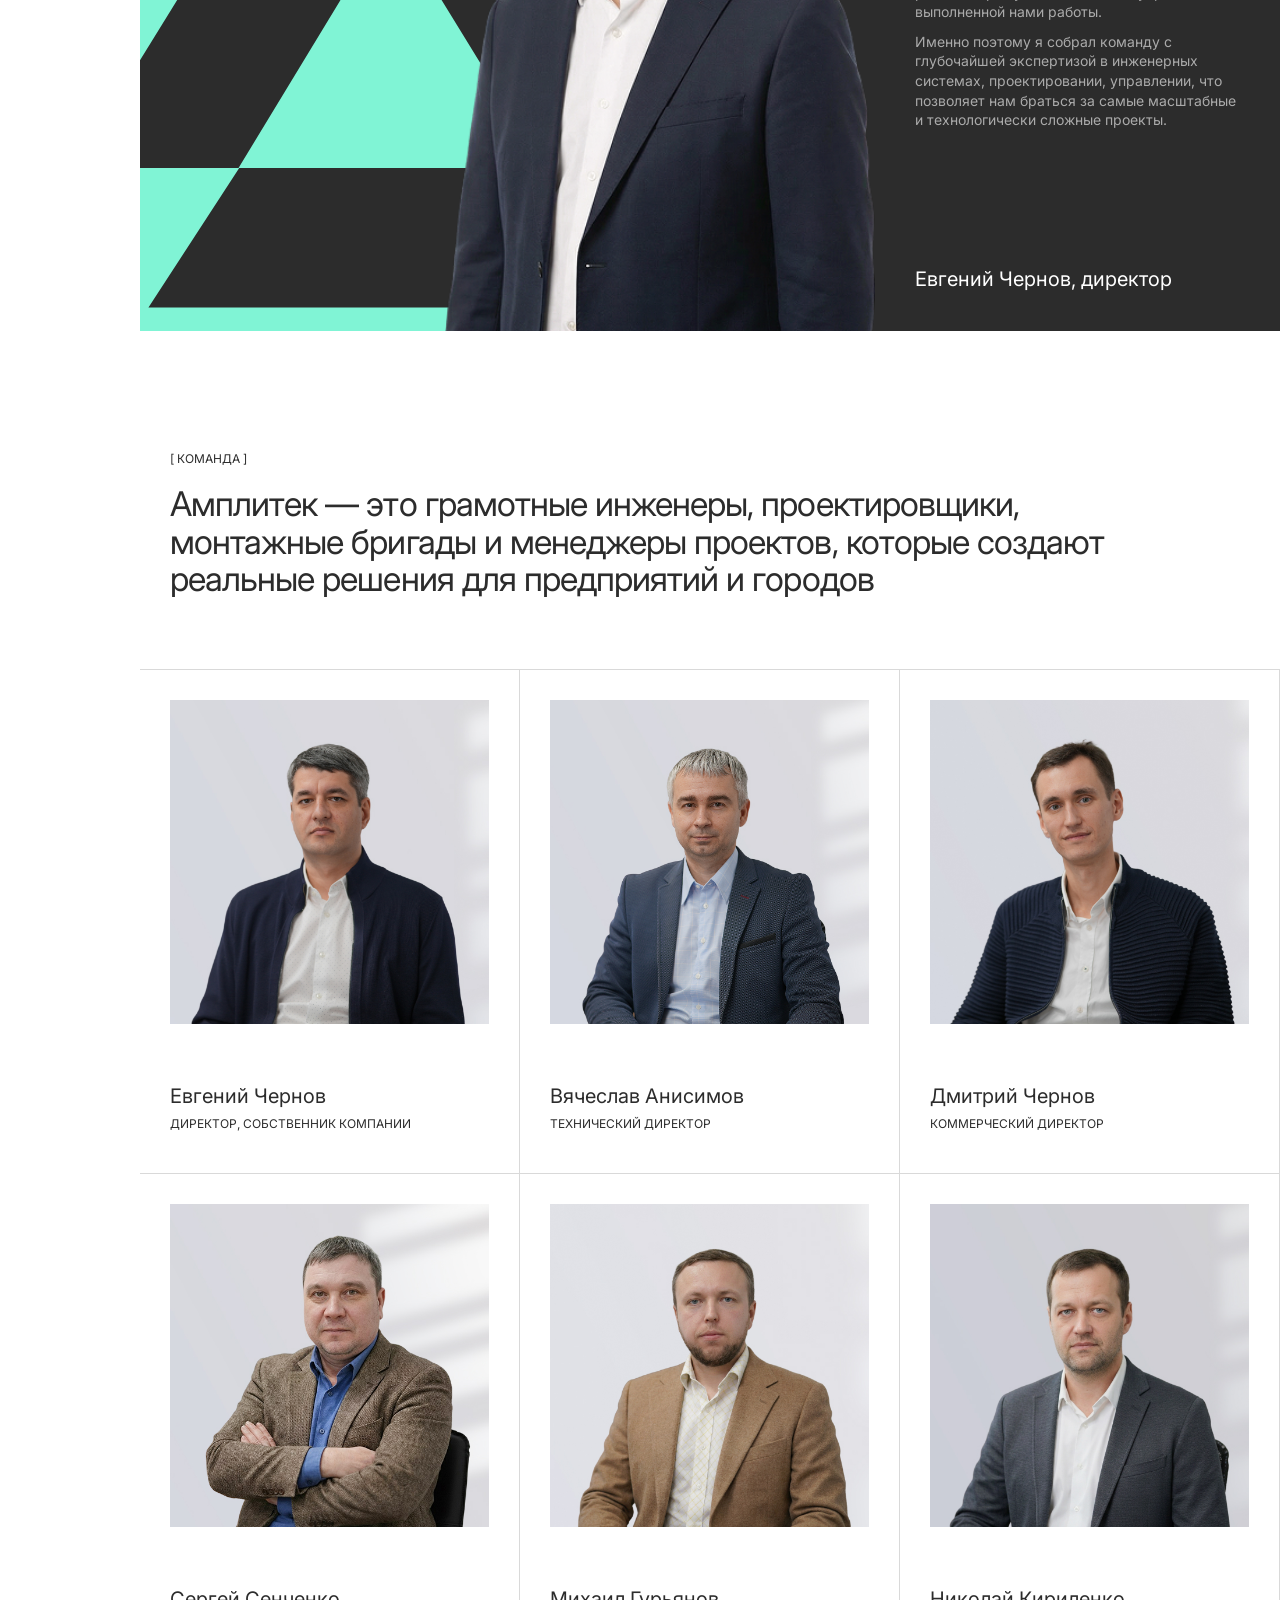
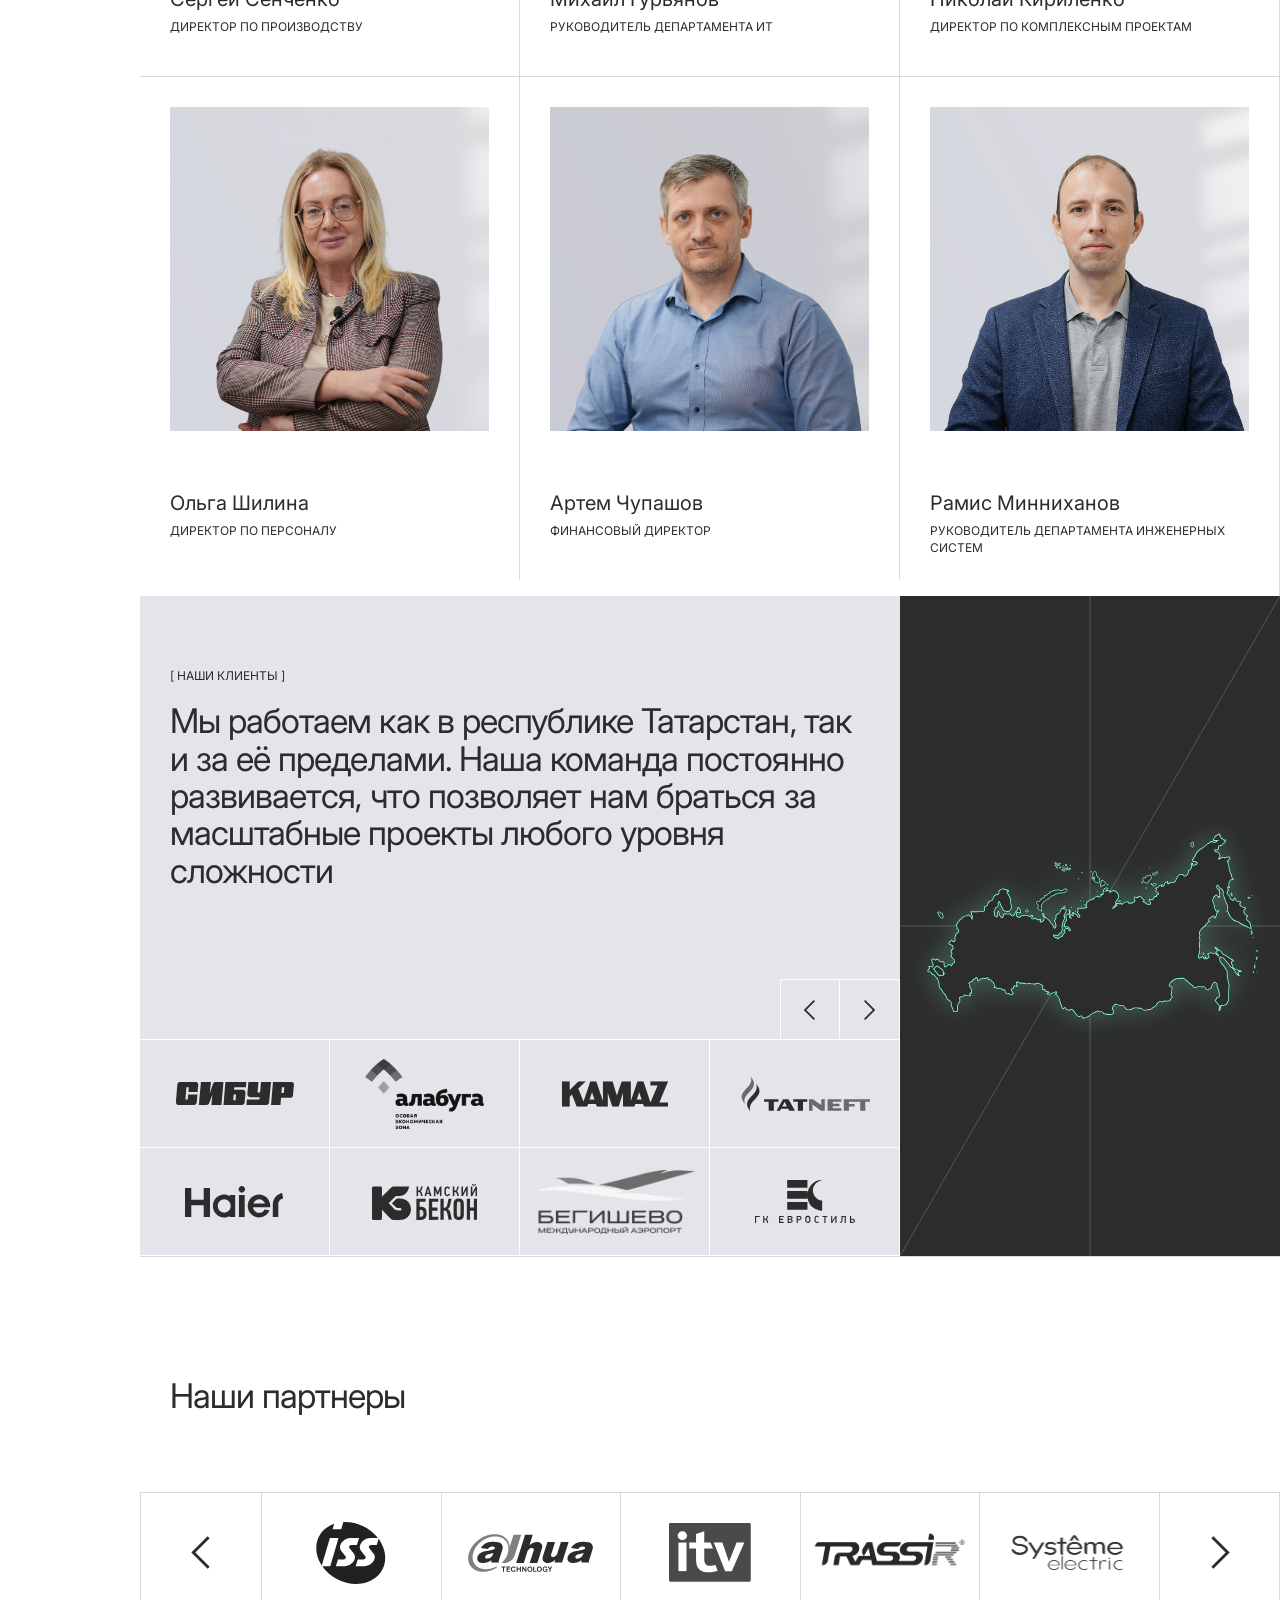
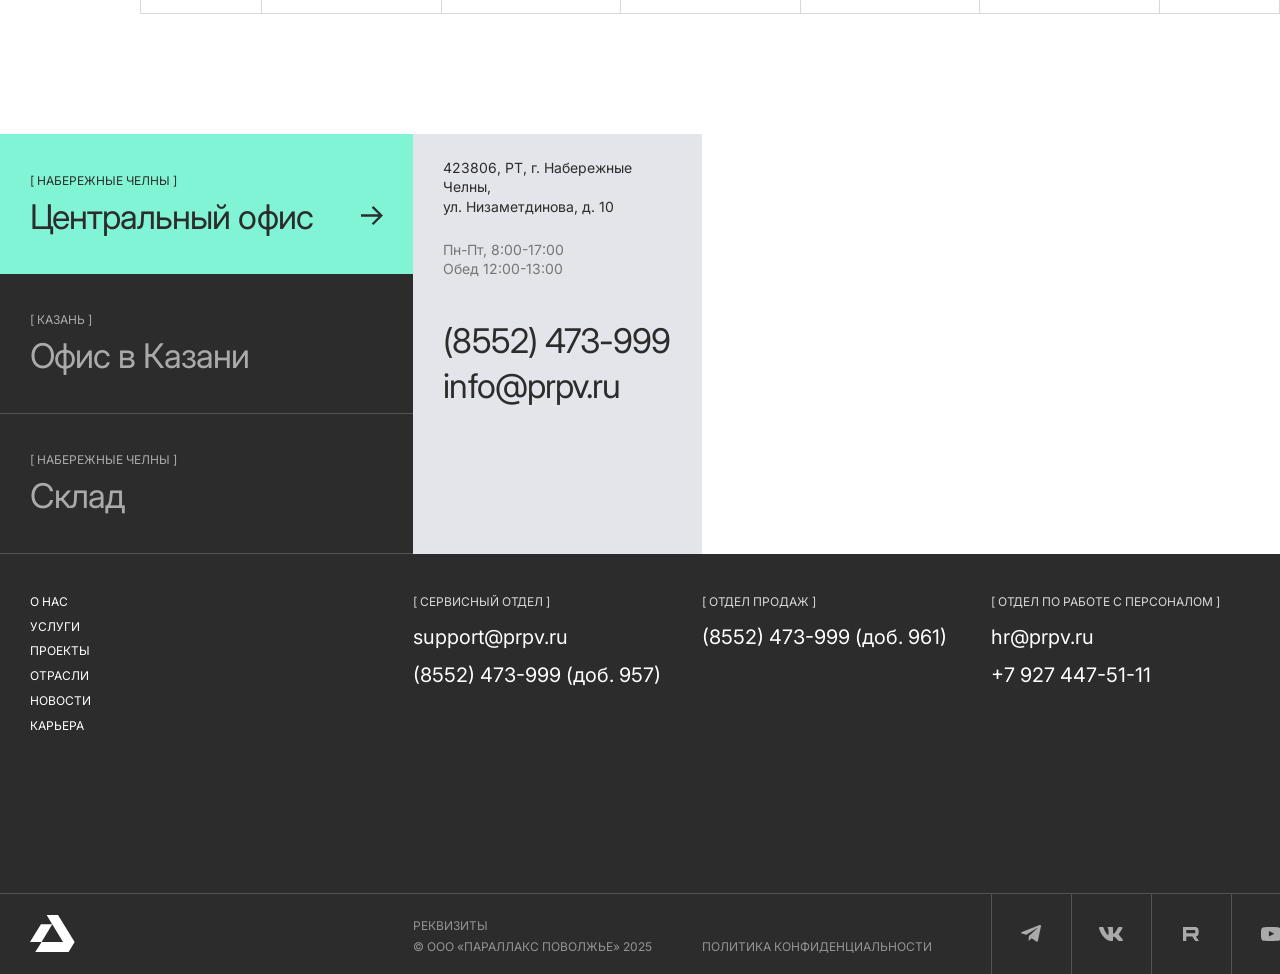
==== commit 6825ade9: "some updates" ====
--- a/about.html
+++ b/about.html
@@ -19,7 +19,7 @@
 			href="css/fancybox.css"
 		/>
 		<link rel="stylesheet" href="css/aos.css" />
-		<link rel="stylesheet" href="css/style.css?ver=23f33" />
+		<link rel="stylesheet" href="css/style.css?ver=23f3f3" />
 	</head>
 	<body>
 		<header class="mobile-header">
@@ -878,55 +878,93 @@
 			</section>
 
 			<!-- 5. CLIENTS + MAP -->
-			<section class="clients" id="clients">
+			<section class="clients">
 				<div class="clients__inner">
 					<div class="clients__content">
 						<div class="section-title">
-							<span class="section-title__label label reveal-text">[ Наши клиенты ]</span>
-							<h2 class="section-title__heading reveal-text">
+							<span class="section-title__label label  reveal-text" duration="10s" delay="0.1s"	 >[ Наши клиенты ]</span>
+							<h2 class="section-title__heading reveal-text" duration="10s" delay="0.1s"	>
 								Мы работаем как в республике Татарстан, так и за её пределами.
 								Наша команда постоянно развивается, что позволяет нам браться за
 								масштабные проекты любого уровня сложности
 							</h2>
 						</div>
-						<div class="clients__logos">
-							<div class="clients__logo-placeholder" data-aos="fade-zoom-in" data-aos-delay="0">
-								<img src="img/sibur-logo.svg" />
-							</div>
-							<div class="clients__logo-placeholder" data-aos="fade-zoom-in" data-aos-delay="200">
-								<img src="img/alabuga-logo.png" />
-							</div>
-							<div class="clients__logo-placeholder" data-aos="fade-zoom-in" data-aos-delay="400">
-								<img src="img/kamaz-svg.svg" />
-							</div>
-							<div class="clients__logo-placeholder" data-aos="fade-zoom-in" data-aos-delay="600">
-								<img src="img/tatneft-logo.svg" />
-							</div>
-							<div class="clients__logo-placeholder" data-aos="fade-zoom-in" data-aos-delay="000">
-								<img src="img/haier.svg" />
-							</div>
-							<div class="clients__logo-placeholder" data-aos="fade-zoom-in" data-aos-delay="200">
-								<img src="img/kams-beton-logo.svg" />
-							</div>
-							<div class="clients__logo-placeholder" data-aos="fade-zoom-in" data-aos-delay="400">
-								<img src="img/begishevo.png" />
-							</div>
-							<div class="clients__logo-placeholder" data-aos="fade-zoom-in" data-aos-delay="600">
-								<img src="img/evrostile.svg" />
-							</div>
-							<div class="clients__logo-placeholder" data-aos="fade-zoom-in" data-aos-delay="800">
-								<img src="img/amoni.svg" />
-							</div>
-							<div class="clients__logo-placeholder" data-aos="fade-zoom-in" data-aos-delay="800">
-								<img src="img/aok.svg" />
-							</div>
-						</div>
-					</div>
-					<div class="clients__map"  data-aos="fade-zoom-in" data-aos-delay="400">
+						<div class="clients__logos__block">
+						<div class="clients__logos-head">
+							<div class="clients__logos-nav">
+								<button class="clients__btn clients__btn--prev" id="clientsPrev" aria-label="Назад">
+									<svg width="49" height="49" viewBox="0 0 49 49" fill="none" xmlns="http://www.w3.org/2000/svg">
+										<path fill-rule="evenodd" clip-rule="evenodd" d="M30.6263 8.16602L14.293 24.4994L30.6263 40.8327L32.668 38.791L18.3763 24.4994L32.668 10.2077L30.6263 8.16602Z" fill="#2C2C2C" />
+									</svg>
+								</button>
+								<button class="clients__btn clients__btn--next" id="clientsNext" aria-label="Вперед">
+									<svg width="49" height="49" viewBox="0 0 49 49" fill="none" xmlns="http://www.w3.org/2000/svg">
+										<path fill-rule="evenodd" clip-rule="evenodd" d="M18.3737 40.834L34.707 24.5007L18.3737 8.16732L16.332 10.209L30.6237 24.5007L16.332 38.7923L18.3737 40.834Z" fill="#2C2C2C" />
+									</svg>
+								</button>
+							</div>
+						</div>
+						<div class="clients__logos swiper clients-swiper">
+							<div class="swiper-wrapper">
+								<div class="swiper-slide">
+									<div class="clients__logos-grid">
+										<div class="clients__logo-placeholder" data-aos="fade-zoom-in" data-aos-delay="0">
+											<img src="img/sibur-logo.svg" />
+										</div>
+										<div class="clients__logo-placeholder" data-aos="fade-zoom-in" data-aos-delay="200">
+											<img src="img/alabuga-logo.png" />
+										</div>
+										<div class="clients__logo-placeholder" data-aos="fade-zoom-in" data-aos-delay="400">
+											<img src="img/kamaz-svg.svg" />
+										</div>
+										<div class="clients__logo-placeholder" data-aos="fade-zoom-in" data-aos-delay="600">
+											<img src="img/tatneft-logo.svg" />
+										</div>
+										<div class="clients__logo-placeholder" data-aos="fade-zoom-in" data-aos-delay="200">
+											<img src="img/haier.svg" />
+										</div>
+										<div class="clients__logo-placeholder" data-aos="fade-zoom-in" data-aos-delay="400">
+											<img src="img/kams-beton-logo.svg" />
+										</div>
+										<div class="clients__logo-placeholder" data-aos="fade-zoom-in" data-aos-delay="600">
+											<img src="img/begi.png" />
+										</div>
+										<div class="clients__logo-placeholder" data-aos="fade-zoom-in" data-aos-delay="800">
+											<img src="img/evrostile.svg" />
+										</div>
+									</div>
+								</div>
+								<div class="swiper-slide">
+									<div class="clients__logos-grid">
+										<div class="clients__logo-placeholder" data-aos="fade-zoom-in" data-aos-delay="0">
+											<img src="img/amoni.svg" />
+										</div>
+										<div class="clients__logo-placeholder" data-aos="fade-zoom-in" data-aos-delay="200">
+											<img src="img/aok.svg" />
+										</div>
+										<div class="clients__logo-placeholder clients__logo-placeholder--empty" aria-hidden="true"></div>
+										<div class="clients__logo-placeholder clients__logo-placeholder--empty" aria-hidden="true"></div>
+										<div class="clients__logo-placeholder clients__logo-placeholder--empty" aria-hidden="true"></div>
+										<div class="clients__logo-placeholder clients__logo-placeholder--empty" aria-hidden="true"></div>
+										<div class="clients__logo-placeholder clients__logo-placeholder--empty" aria-hidden="true"></div>
+										<div class="clients__logo-placeholder clients__logo-placeholder--empty" aria-hidden="true"></div>
+									</div>
+								</div>
+							</div>
+						</div>
+						</div>
+					</div>
+					<div class="clients__map">
 						<div class="lines lines--glass">
 							<img src="img/map.svg" />
+
+							<!-- vertical center -->
 							<div class="line line--v line--center"></div>
+
+							<!-- horizontal center -->
 							<div class="line line--h line--middle"></div>
+
+							<!-- diagonal -->
 							<svg class="line line--diag">
 								<line x1="100%" y1="0" x2="0" y2="100%" />
 							</svg>
--- a/css/style.css
+++ b/css/style.css
@@ -784,6 +784,7 @@
 }
 .clients__content {
 	flex: 0 0 66.666%;
+	max-width: 66.666%;
 	background-color: var(--color-bg-grey);
 	display: flex;
 	flex-direction: column;
@@ -803,11 +804,50 @@
 	height: 100%;
 }
 .clients__logos {
-	display: flex;
-	align-items: center;
-	flex-wrap: wrap;
+	margin-top: 0;
+	border-top: 1px solid var(--color-bg-white);
+	overflow: hidden;
+	width: 100%;
+}
+.clients__logos-head {
+	display: flex;
+	justify-content: flex-end;
 	margin-top: var(--space-40);
-	border-top: 1px solid var(--color-bg-white);
+}
+.clients__logos-nav {
+	display: flex;
+	align-items: center;
+}
+.clients__btn {
+	width: 60px;
+	height: 60px;
+	background-color: var(--color-bg-grey);
+	border: 1px solid var(--color-bg-white);
+	cursor: pointer;
+	display: flex;
+	align-items: center;
+	justify-content: center;
+	transition: background-color 0.4s;
+	border-bottom: 0;
+}
+.clients__btn:hover {
+	background-color: var(--color-bg-main);
+}
+
+.clients__btn svg {
+	width: 30px;
+	height: 30px;
+}
+.clients__btn--next {
+	border-left: none;
+}
+.clients-swiper .swiper-slide {
+	width: 100%;
+}
+.clients__logos-grid {
+	display: grid;
+	grid-template-columns: repeat(4, minmax(0, 1fr));
+	grid-template-rows: repeat(2, 108px);
 }
 .clients__logo-item {
 	height: 36px;
@@ -828,10 +868,13 @@
 	color: var(--color-text-primary);
 	/* opacity: 0.5; */
 	border: 1px solid var(--color-bg-white);
-	width: 25%;
+	width: 100%;
 	justify-content: center;
 	border-left: none;
 	border-top: none;
+}
+.clients__logo-placeholder--empty {
+	pointer-events: none;
 }
 .clients__logo-placeholder img {
 	max-width: 160px;
@@ -5768,9 +5811,14 @@
 	.clients .section-title {
 		padding: 70px 15px 40px 15px;
 	}
+	.clients__logos-grid {
+		display: grid;
+		grid-template-columns: repeat(2, minmax(0, 1fr));
+		grid-template-rows: repeat(2, 87px);
+	}
 	.clients__logo-placeholder {
 		height: 85px;
-		width: 50%;
+		width: 100%;
 	}
 	.clients__map {
 		height: 360px;
@@ -5852,6 +5900,14 @@
 	}
 	.clients__content {
 		flex: none;
+		max-width: 100%;
+	}
+	.clients__logos-head {
+		margin-top: 24px;
+	}
+	.clients__btn {
+		width: 56px;
+		height: 56px;
 	}
 	.clients__map {
 		flex: none;
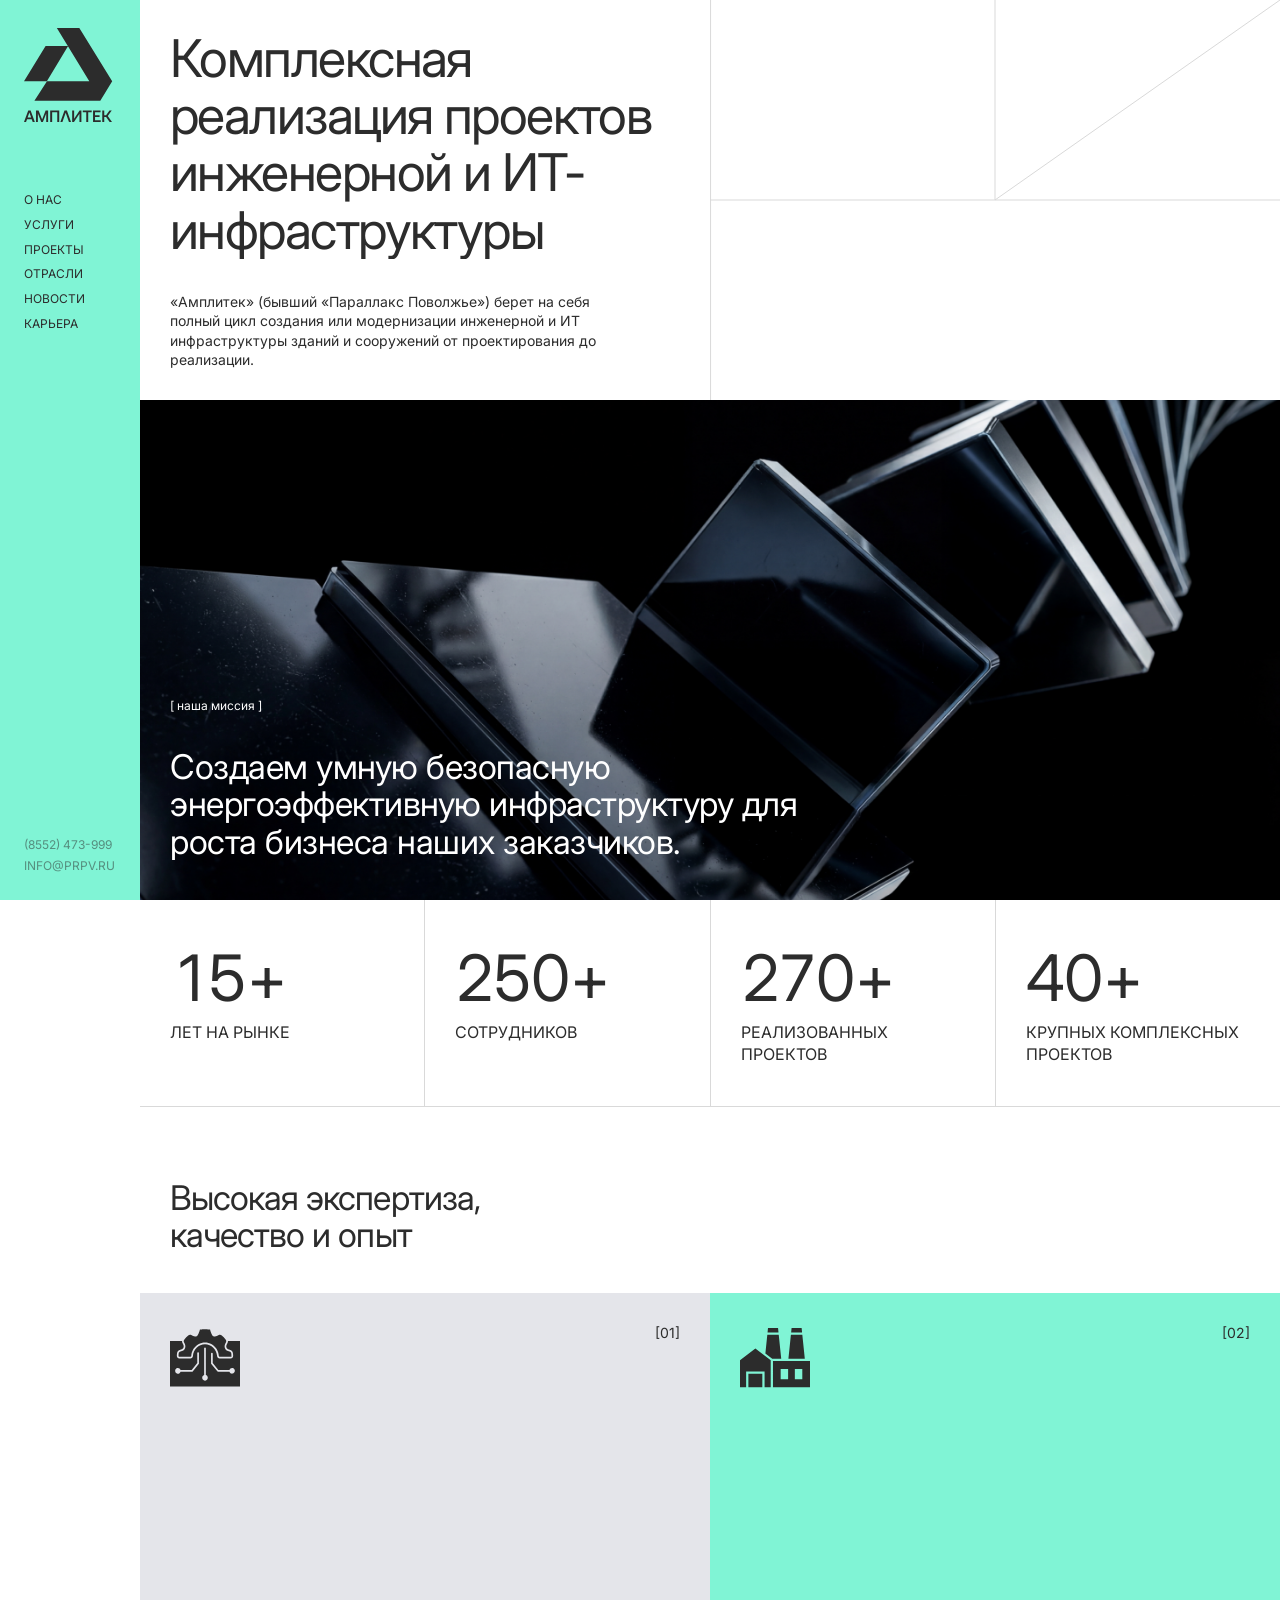
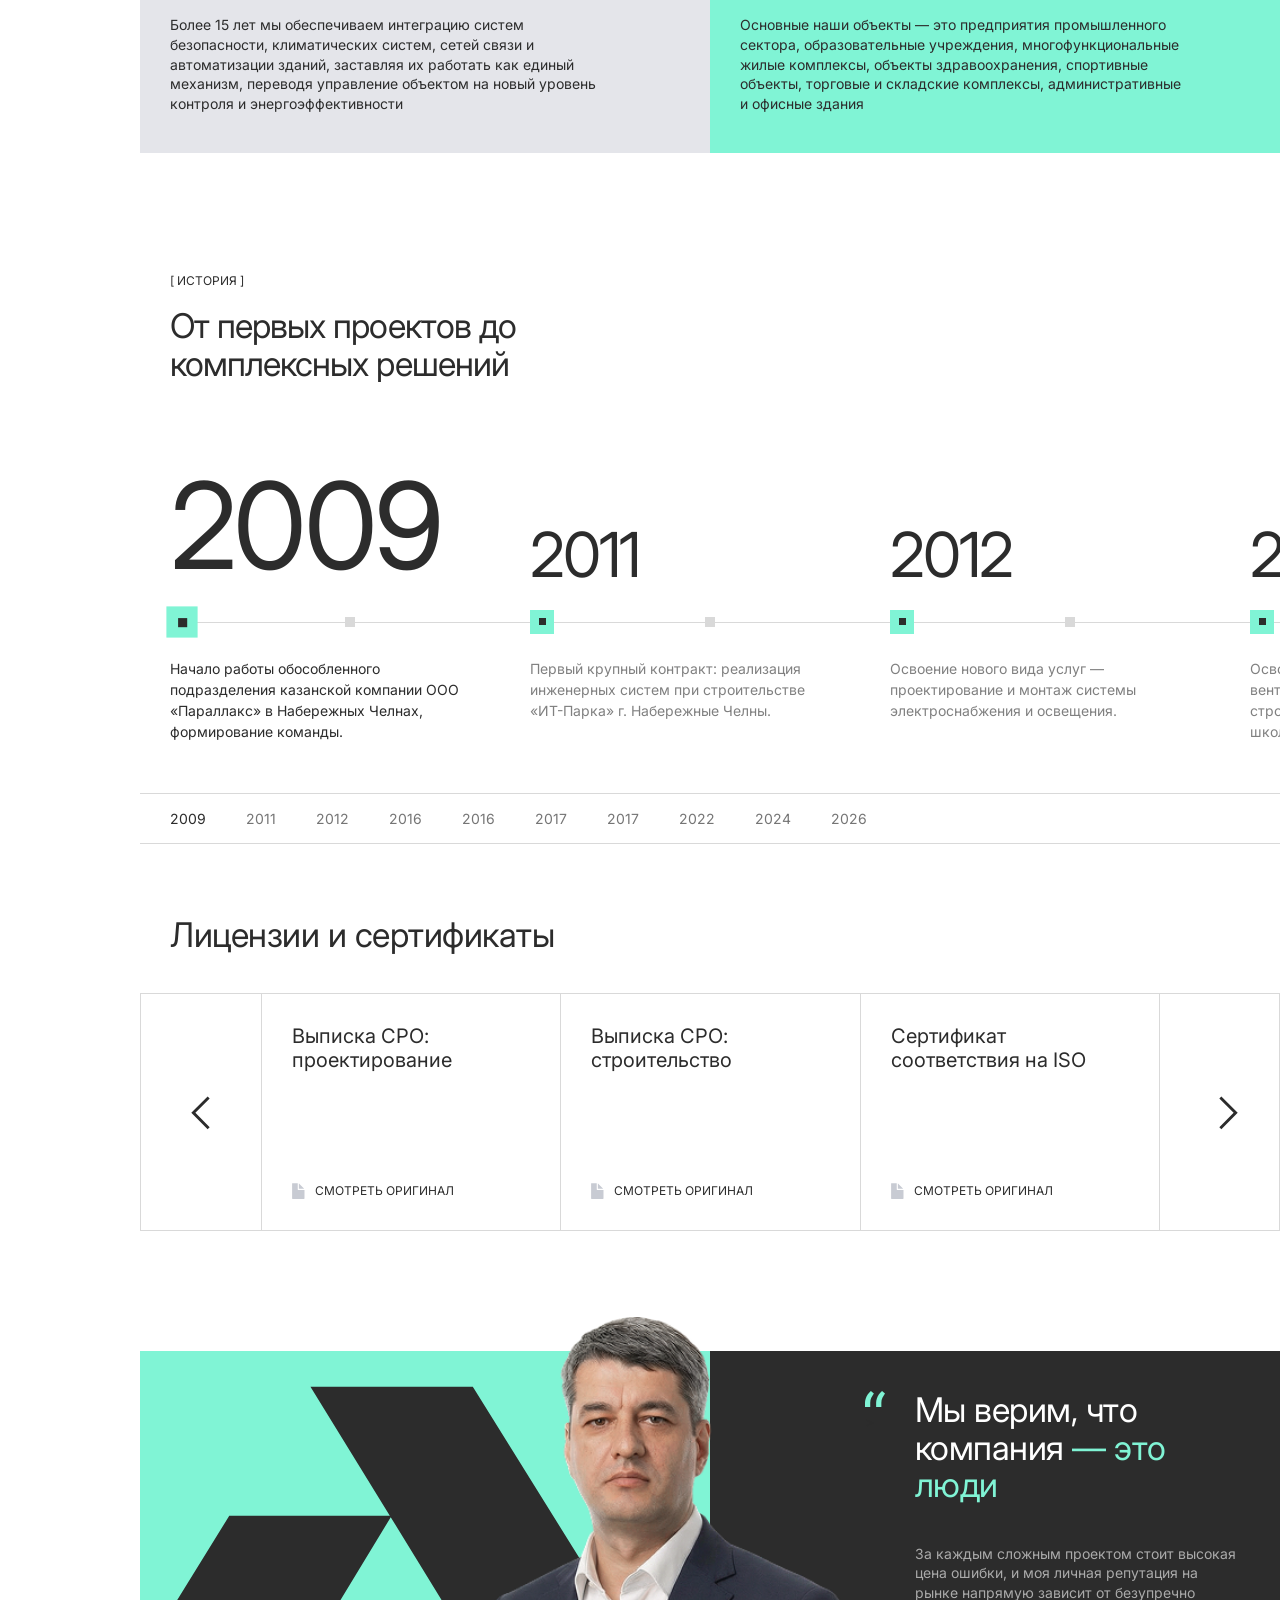
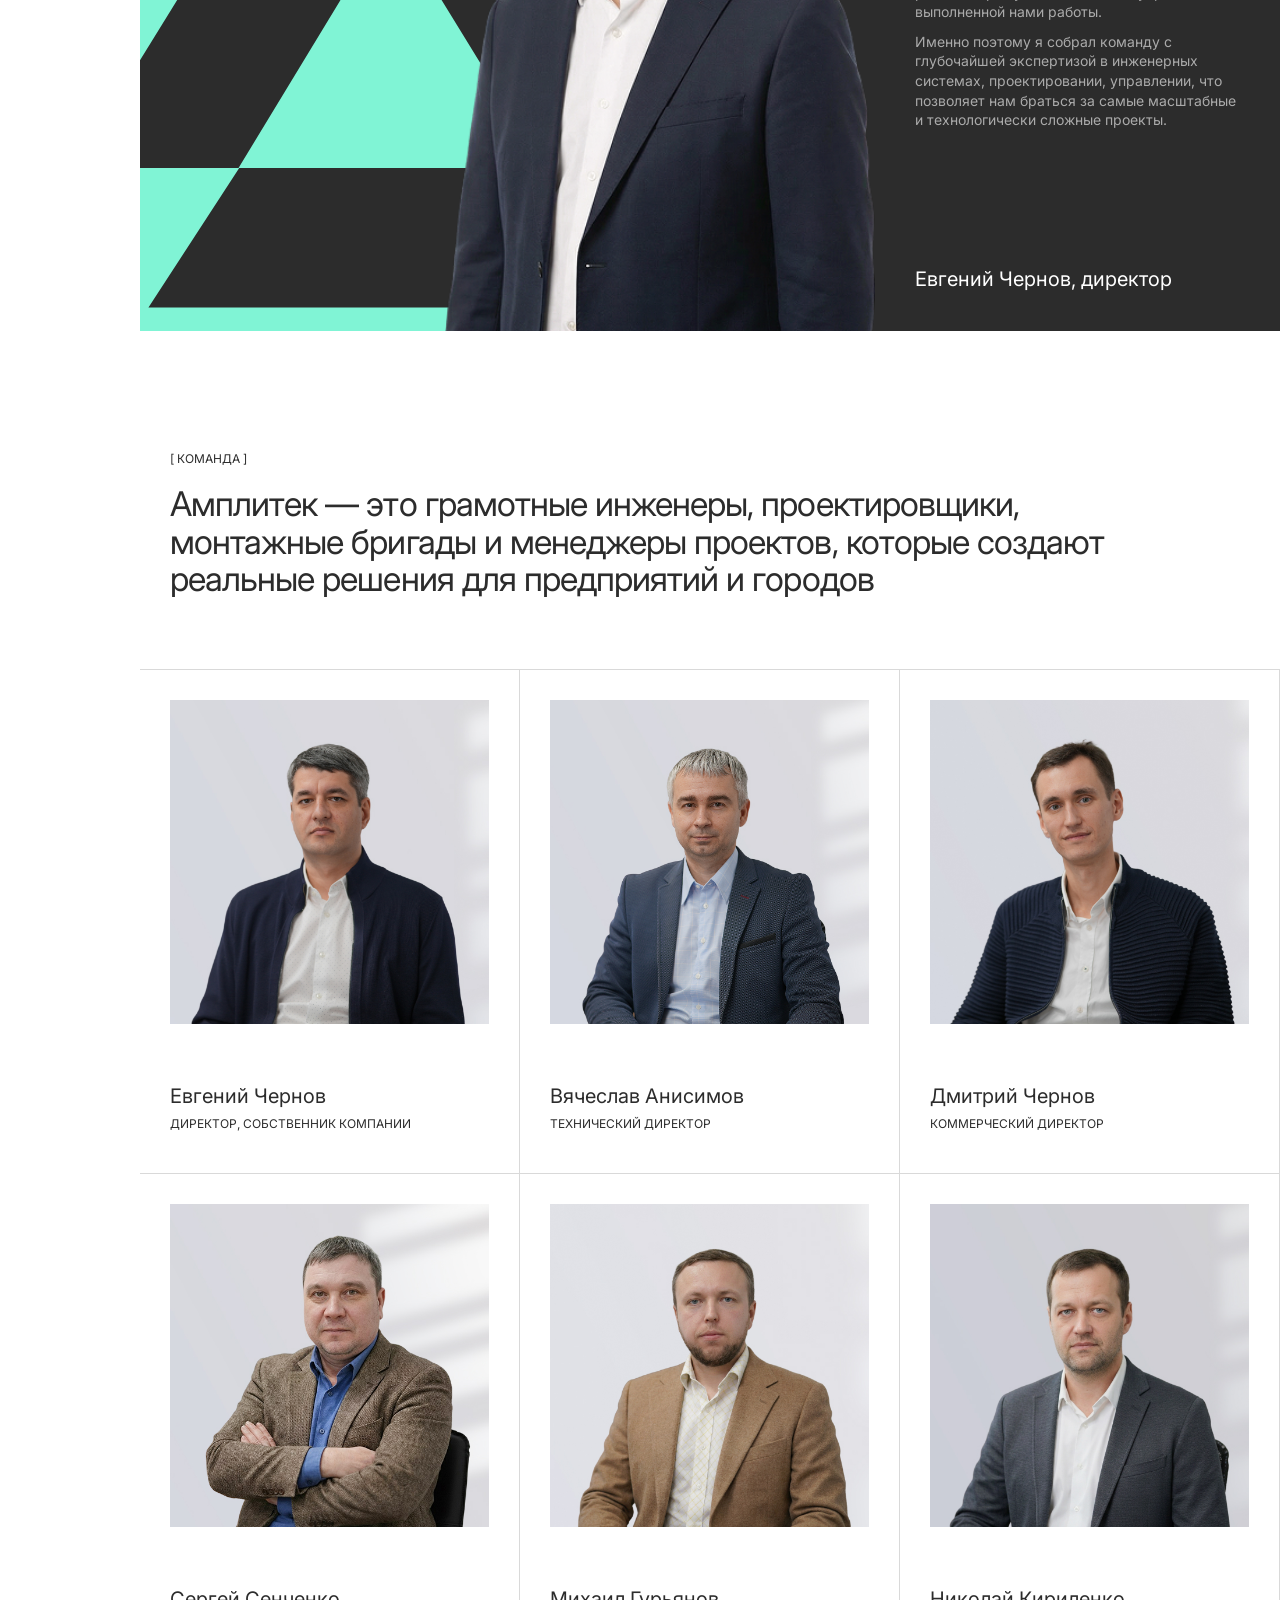
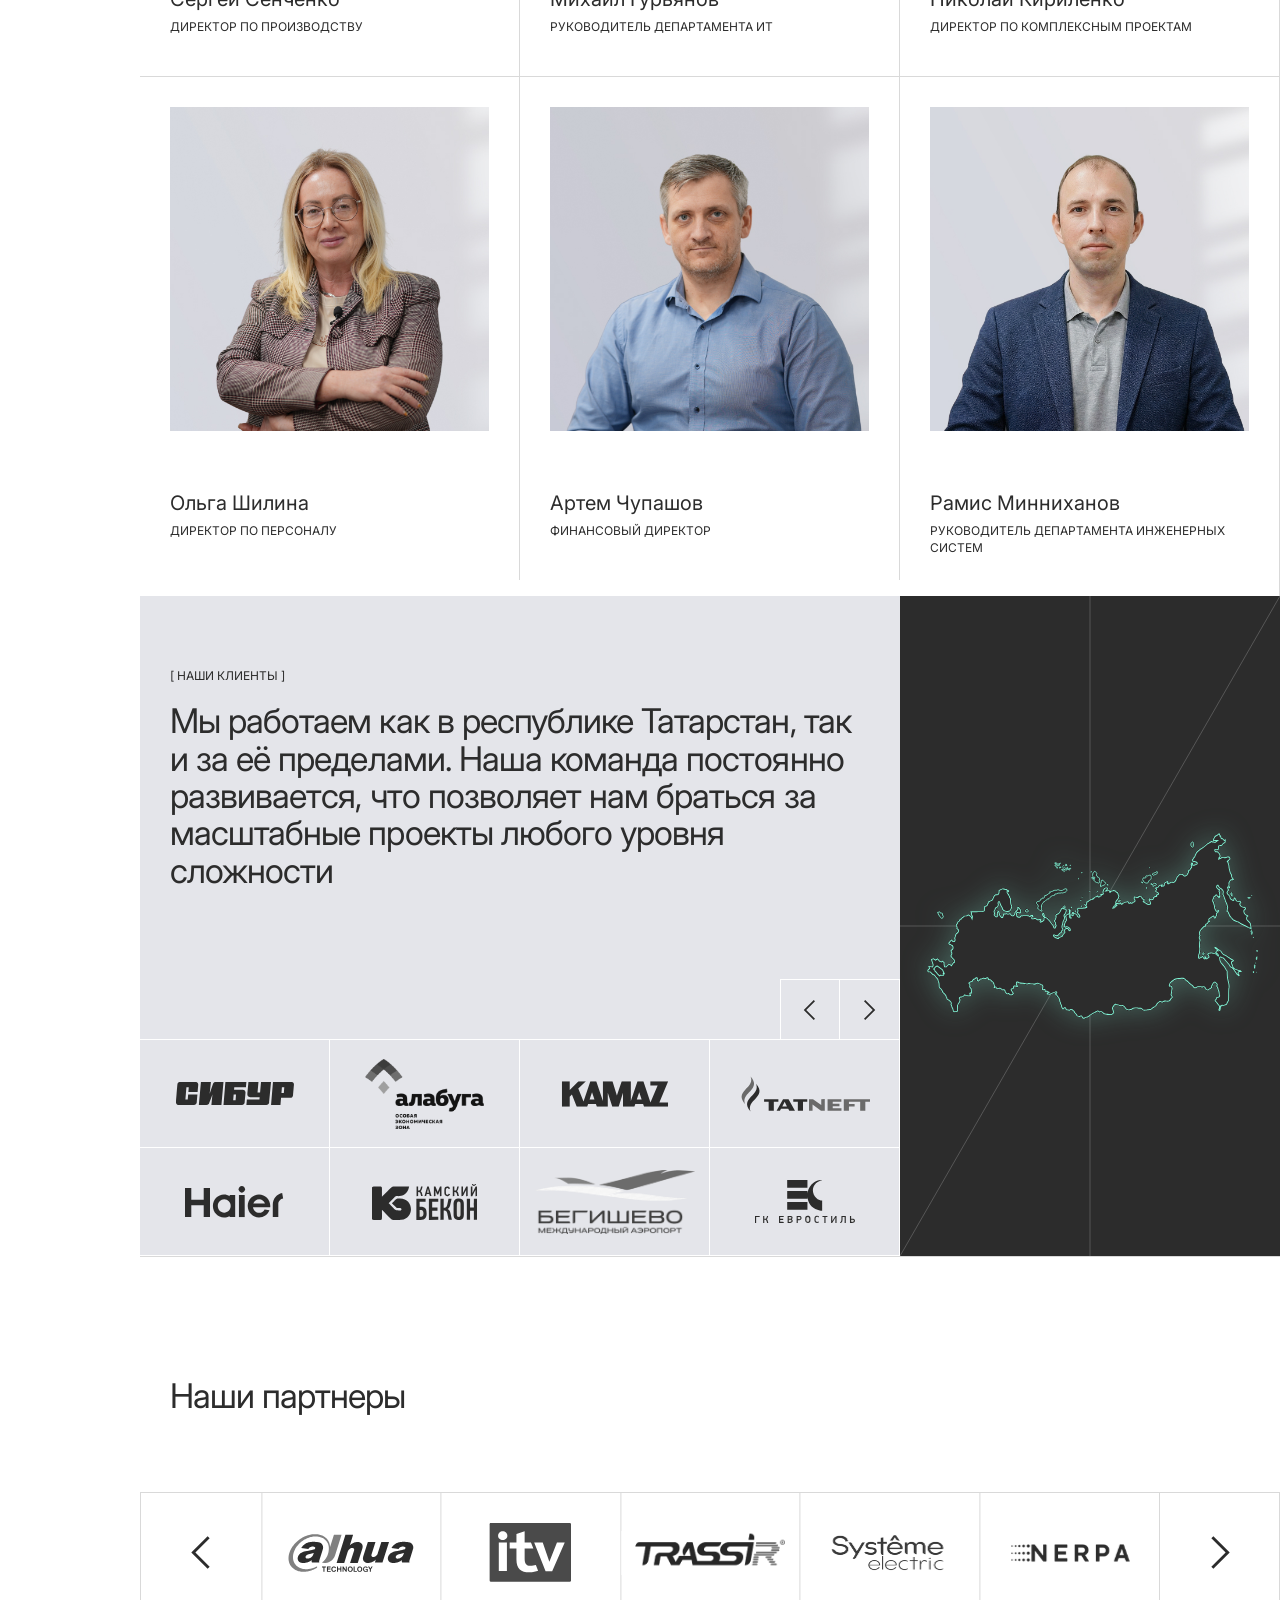
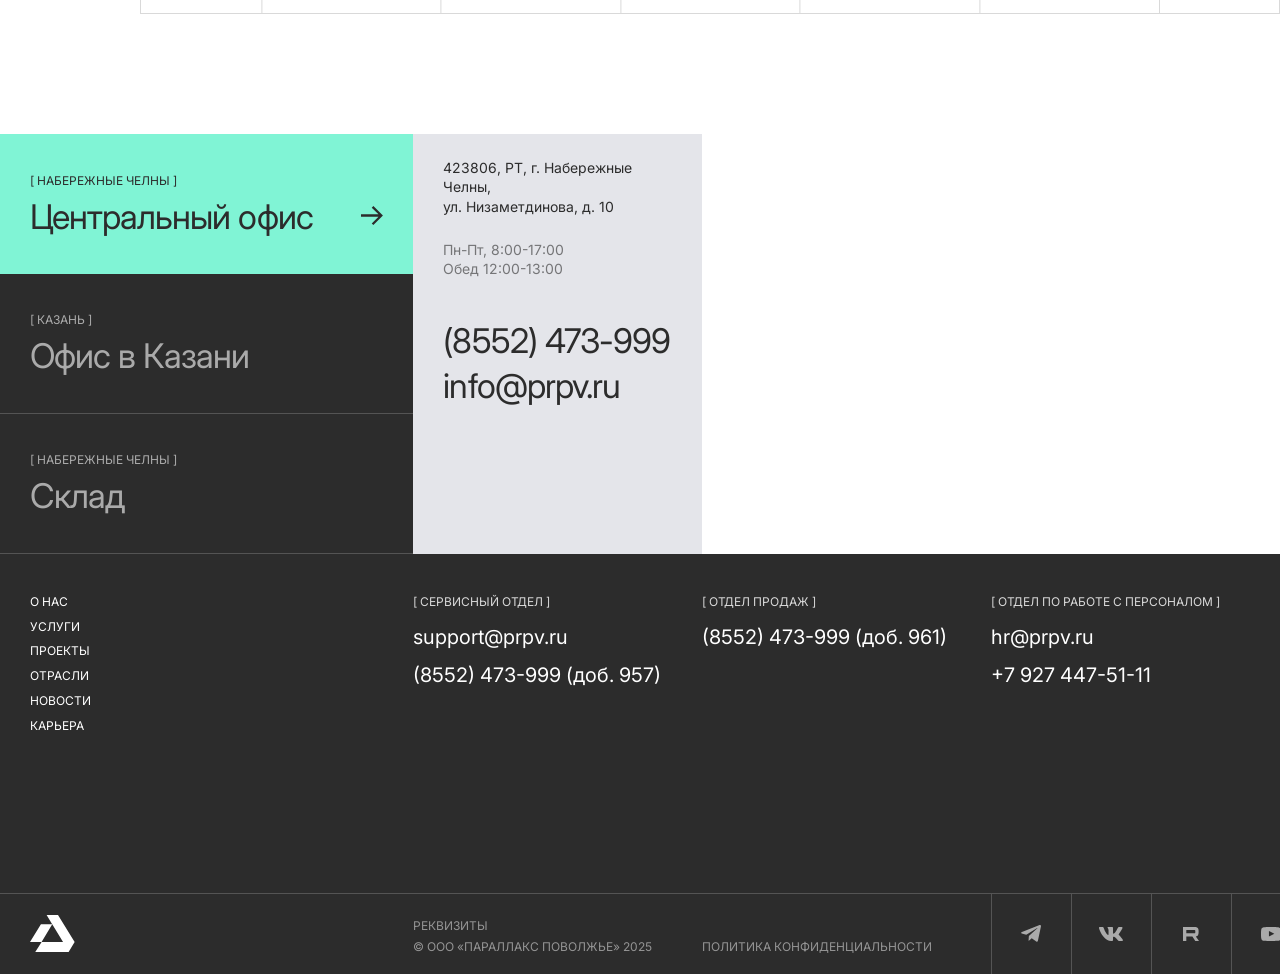
==== commit 42ea8170: "some updates" ====
--- a/about.html
+++ b/about.html
@@ -19,7 +19,7 @@
 			href="css/fancybox.css"
 		/>
 		<link rel="stylesheet" href="css/aos.css" />
-		<link rel="stylesheet" href="css/style.css?ver=23f3f3" />
+		<link rel="stylesheet" href="css/style.css?ver=23fDDD3f3" />
 	</head>
 	<body>
 		<header class="mobile-header">
@@ -908,46 +908,89 @@
 							<div class="swiper-wrapper">
 								<div class="swiper-slide">
 									<div class="clients__logos-grid">
-										<div class="clients__logo-placeholder" data-aos="fade-zoom-in" data-aos-delay="0">
-											<img src="img/sibur-logo.svg" />
+										
+										<div class="clients__logo">
+											<div class="clients__logo-placeholder" data-aos="fade-zoom-in" data-aos-delay="0">
+												<img src="img/sibur-logo.svg" />
+											</div>
 										</div>
-										<div class="clients__logo-placeholder" data-aos="fade-zoom-in" data-aos-delay="200">
-											<img src="img/alabuga-logo.png" />
+										<div class="clients__logo">
+											<div class="clients__logo-placeholder" data-aos="fade-zoom-in" data-aos-delay="200">
+												<img src="img/alabuga-logo.png" />
+											</div>
 										</div>
-										<div class="clients__logo-placeholder" data-aos="fade-zoom-in" data-aos-delay="400">
-											<img src="img/kamaz-svg.svg" />
+										<div class="clients__logo">
+											<div class="clients__logo-placeholder" data-aos="fade-zoom-in" data-aos-delay="400">
+												<img src="img/kamaz-svg.svg" />
+											</div>
 										</div>
-										<div class="clients__logo-placeholder" data-aos="fade-zoom-in" data-aos-delay="600">
-											<img src="img/tatneft-logo.svg" />
+										<div class="clients__logo">
+											<div class="clients__logo-placeholder" data-aos="fade-zoom-in" data-aos-delay="600">
+												<img src="img/tatneft-logo.svg" />
+											</div>
 										</div>
-										<div class="clients__logo-placeholder" data-aos="fade-zoom-in" data-aos-delay="200">
-											<img src="img/haier.svg" />
+										
+										<div class="clients__logo">
+											<div class="clients__logo-placeholder" data-aos="fade-zoom-in" data-aos-delay="200">
+												<img src="img/haier.svg" />
+											</div>
 										</div>
-										<div class="clients__logo-placeholder" data-aos="fade-zoom-in" data-aos-delay="400">
-											<img src="img/kams-beton-logo.svg" />
+										
+										<div class="clients__logo">
+											<div class="clients__logo-placeholder" data-aos="fade-zoom-in" data-aos-delay="400">
+												<img src="img/kams-beton-logo.svg" />
+											</div>
 										</div>
-										<div class="clients__logo-placeholder" data-aos="fade-zoom-in" data-aos-delay="600">
-											<img src="img/begi.png" />
+										
+										<div class="clients__logo">
+											<div class="clients__logo-placeholder" data-aos="fade-zoom-in" data-aos-delay="600">
+												<img src="img/begi.png" />
+											</div>
 										</div>
-										<div class="clients__logo-placeholder" data-aos="fade-zoom-in" data-aos-delay="800">
-											<img src="img/evrostile.svg" />
+										
+										<div class="clients__logo">
+											<div class="clients__logo-placeholder" data-aos="fade-zoom-in" data-aos-delay="800">
+												<img src="img/evrostile.svg" />
+											</div>
 										</div>
 									</div>
 								</div>
 								<div class="swiper-slide">
 									<div class="clients__logos-grid">
-										<div class="clients__logo-placeholder" data-aos="fade-zoom-in" data-aos-delay="0">
-											<img src="img/amoni.svg" />
+									
+										<div class="clients__logo">
+											<div class="clients__logo-placeholder" data-aos="fade-zoom-in" data-aos-delay="0">
+												<img src="img/amoni.svg" />
+											</div>
 										</div>
-										<div class="clients__logo-placeholder" data-aos="fade-zoom-in" data-aos-delay="200">
-											<img src="img/aok.svg" />
+										
+										<div class="clients__logo">
+											<div class="clients__logo-placeholder" data-aos="fade-zoom-in" data-aos-delay="200">
+												<img src="img/aok.svg" />
+											</div>
 										</div>
-										<div class="clients__logo-placeholder clients__logo-placeholder--empty" aria-hidden="true"></div>
-										<div class="clients__logo-placeholder clients__logo-placeholder--empty" aria-hidden="true"></div>
-										<div class="clients__logo-placeholder clients__logo-placeholder--empty" aria-hidden="true"></div>
-										<div class="clients__logo-placeholder clients__logo-placeholder--empty" aria-hidden="true"></div>
-										<div class="clients__logo-placeholder clients__logo-placeholder--empty" aria-hidden="true"></div>
-										<div class="clients__logo-placeholder clients__logo-placeholder--empty" aria-hidden="true"></div>
+										
+										<div class="clients__logo">
+											<div class="clients__logo-placeholder" data-aos="fade-zoom-in" data-aos-delay="400">
+												<img src="img/tupolev.png" />
+											</div>
+										</div>
+										
+										<div class="clients__logo">
+											<div class="clients__logo-placeholder clients__logo-placeholder--empty" aria-hidden="true"></div>
+										</div>
+										<div class="clients__logo">
+											<div class="clients__logo-placeholder clients__logo-placeholder--empty" aria-hidden="true"></div>
+										</div>
+										<div class="clients__logo">
+											<div class="clients__logo-placeholder clients__logo-placeholder--empty" aria-hidden="true"></div>
+										</div>
+										<div class="clients__logo">
+											<div class="clients__logo-placeholder clients__logo-placeholder--empty" aria-hidden="true"></div>
+										</div>
+										<div class="clients__logo">
+											<div class="clients__logo-placeholder clients__logo-placeholder--empty" aria-hidden="true"></div>
+										</div>
 									</div>
 								</div>
 							</div>
--- a/css/style.css
+++ b/css/style.css
@@ -859,6 +859,10 @@
 	width: auto;
 	object-fit: contain;
 }
+.clients__logo{
+	transition:0.4s all;
+	cursor:pointer
+}
 .clients__logo-placeholder {
 	height: 108px;
 	display: flex;
@@ -872,6 +876,9 @@
 	justify-content: center;
 	border-left: none;
 	border-top: none;
+}
+.clients__logo:hover{
+    background: #D6D8E0;
 }
 .clients__logo-placeholder--empty {
 	pointer-events: none;
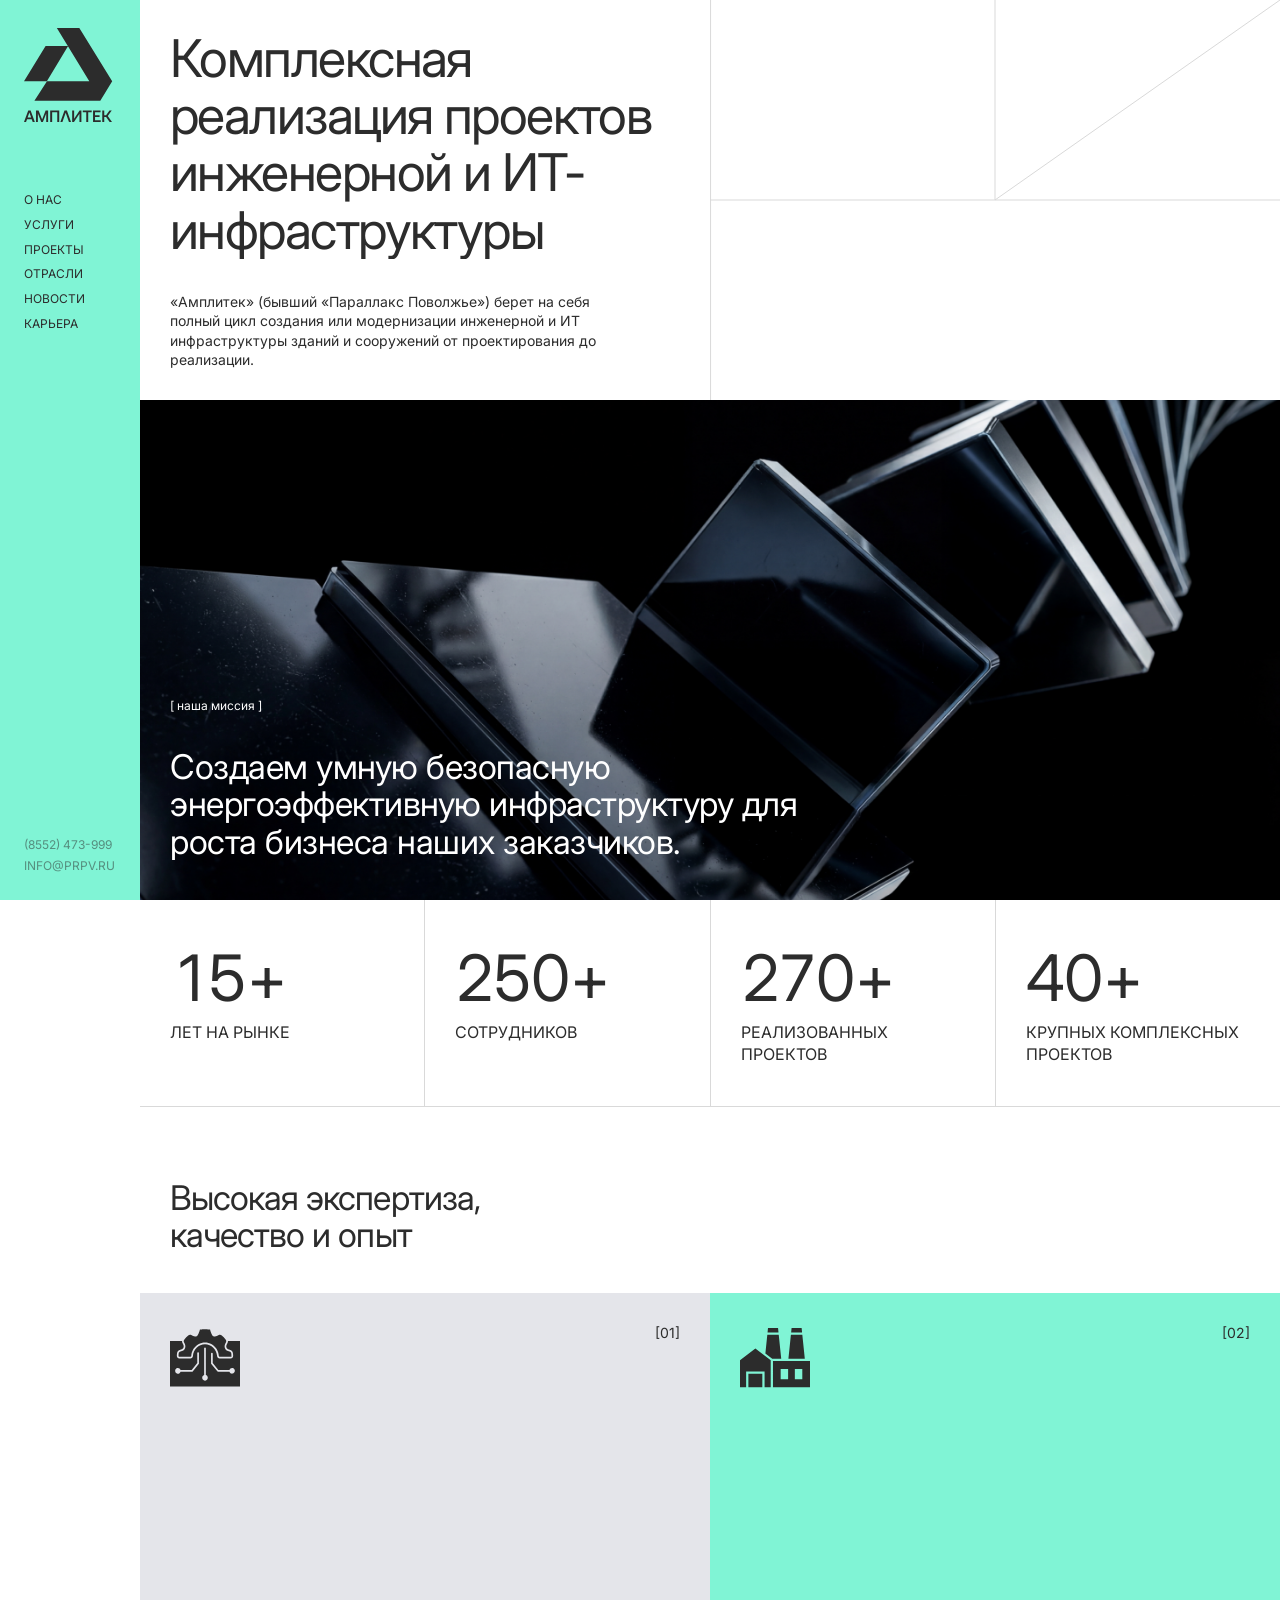
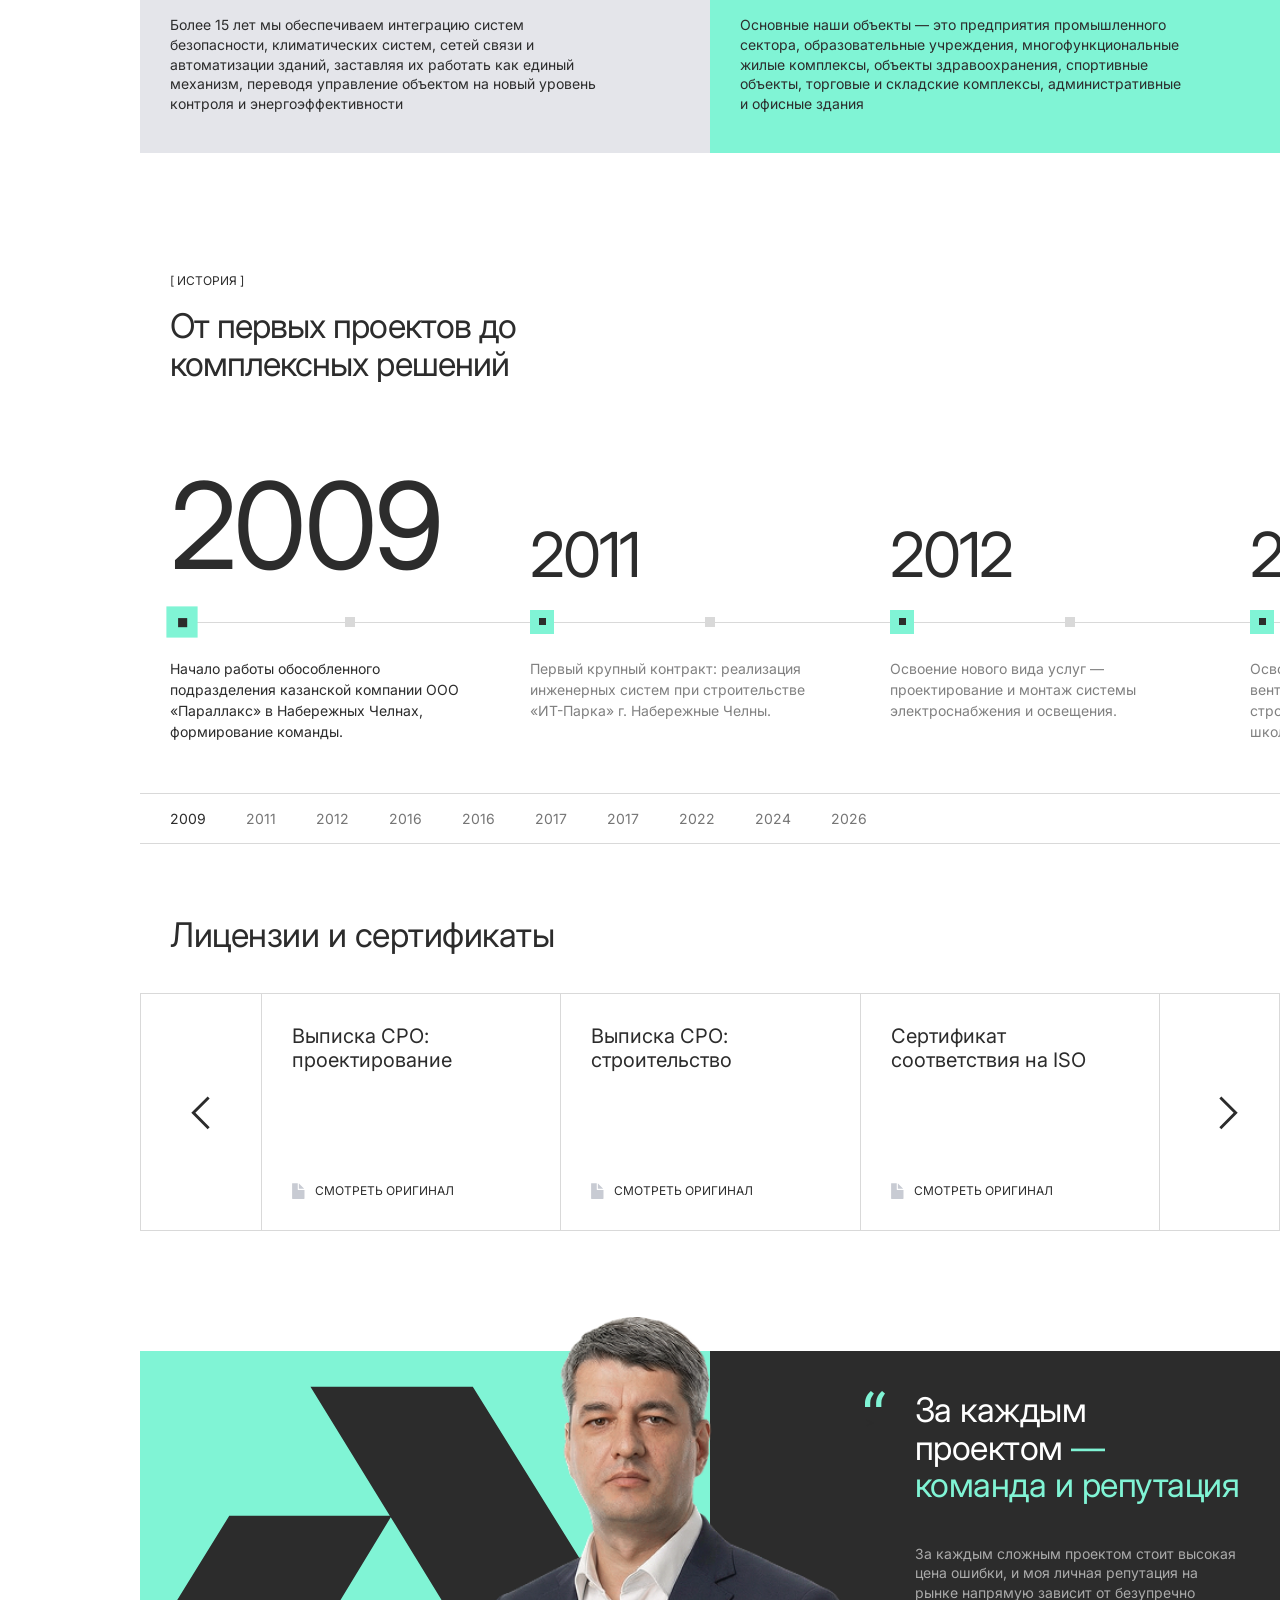
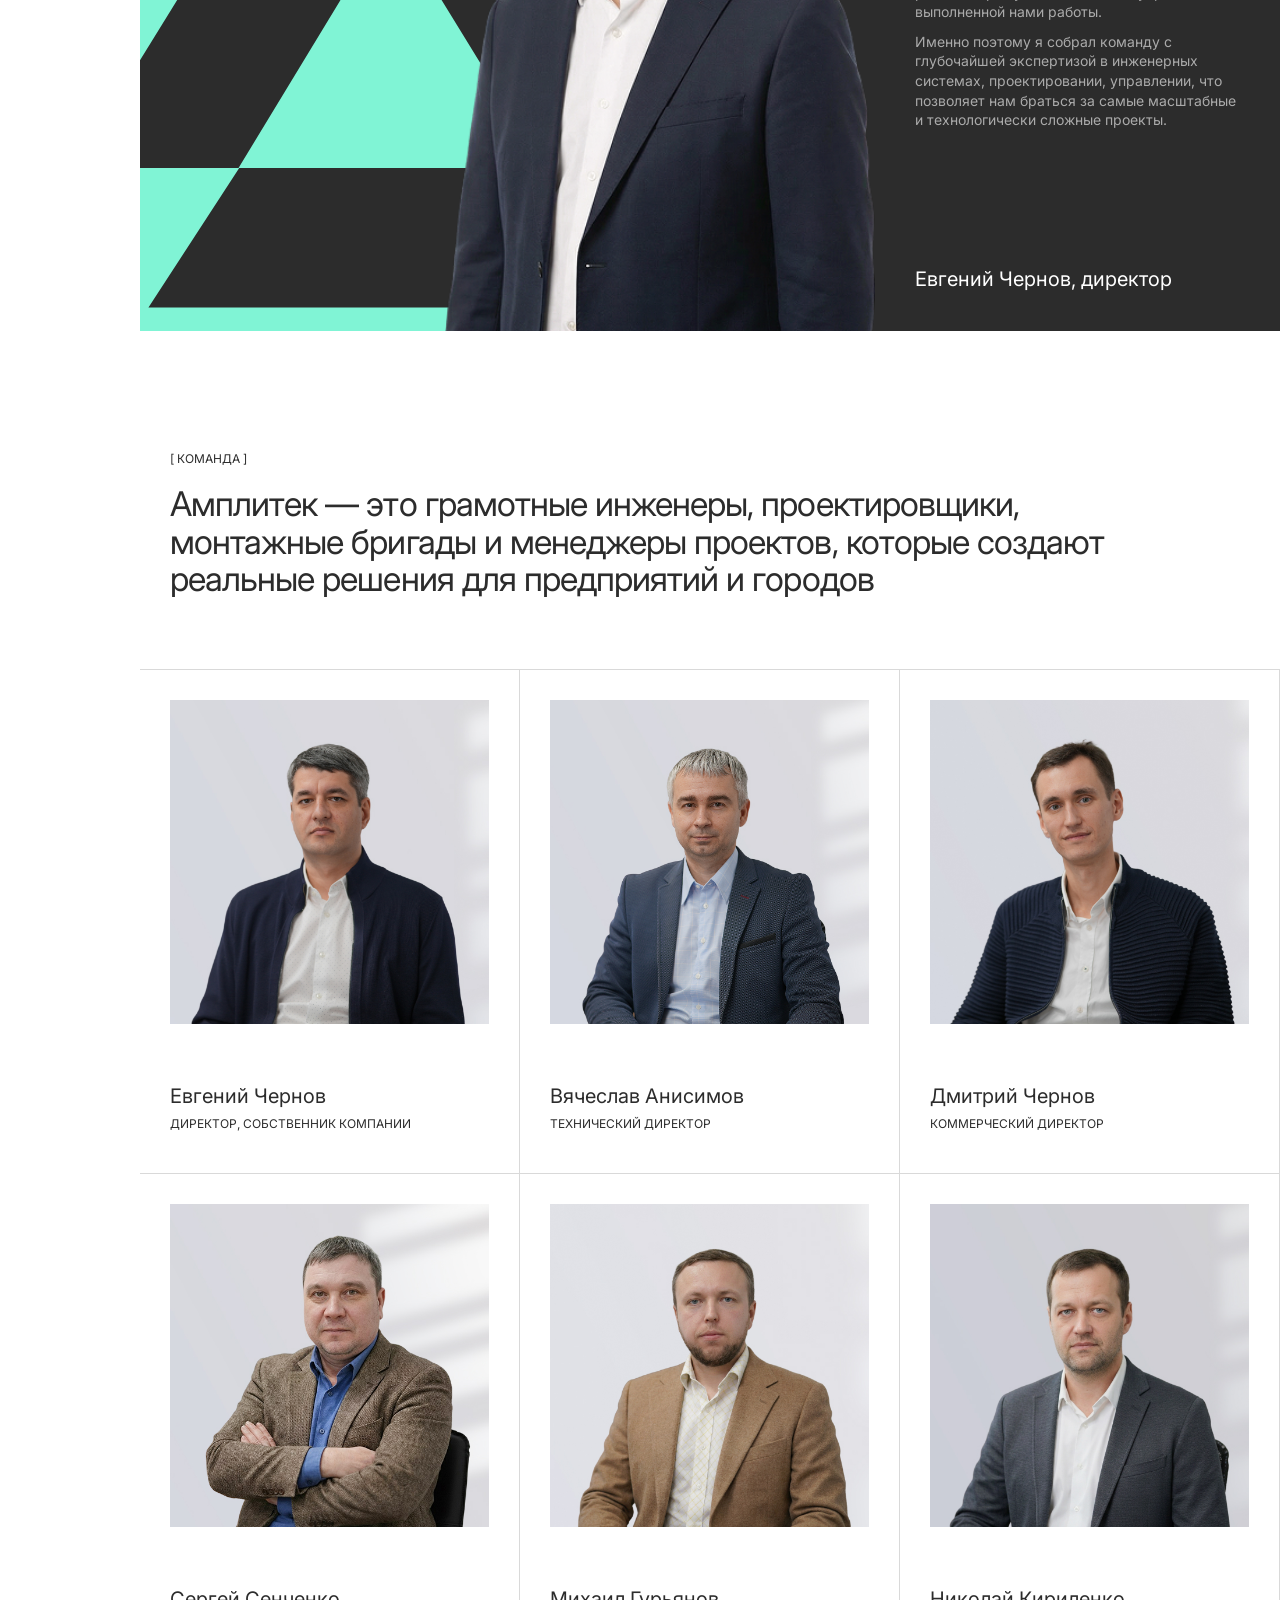
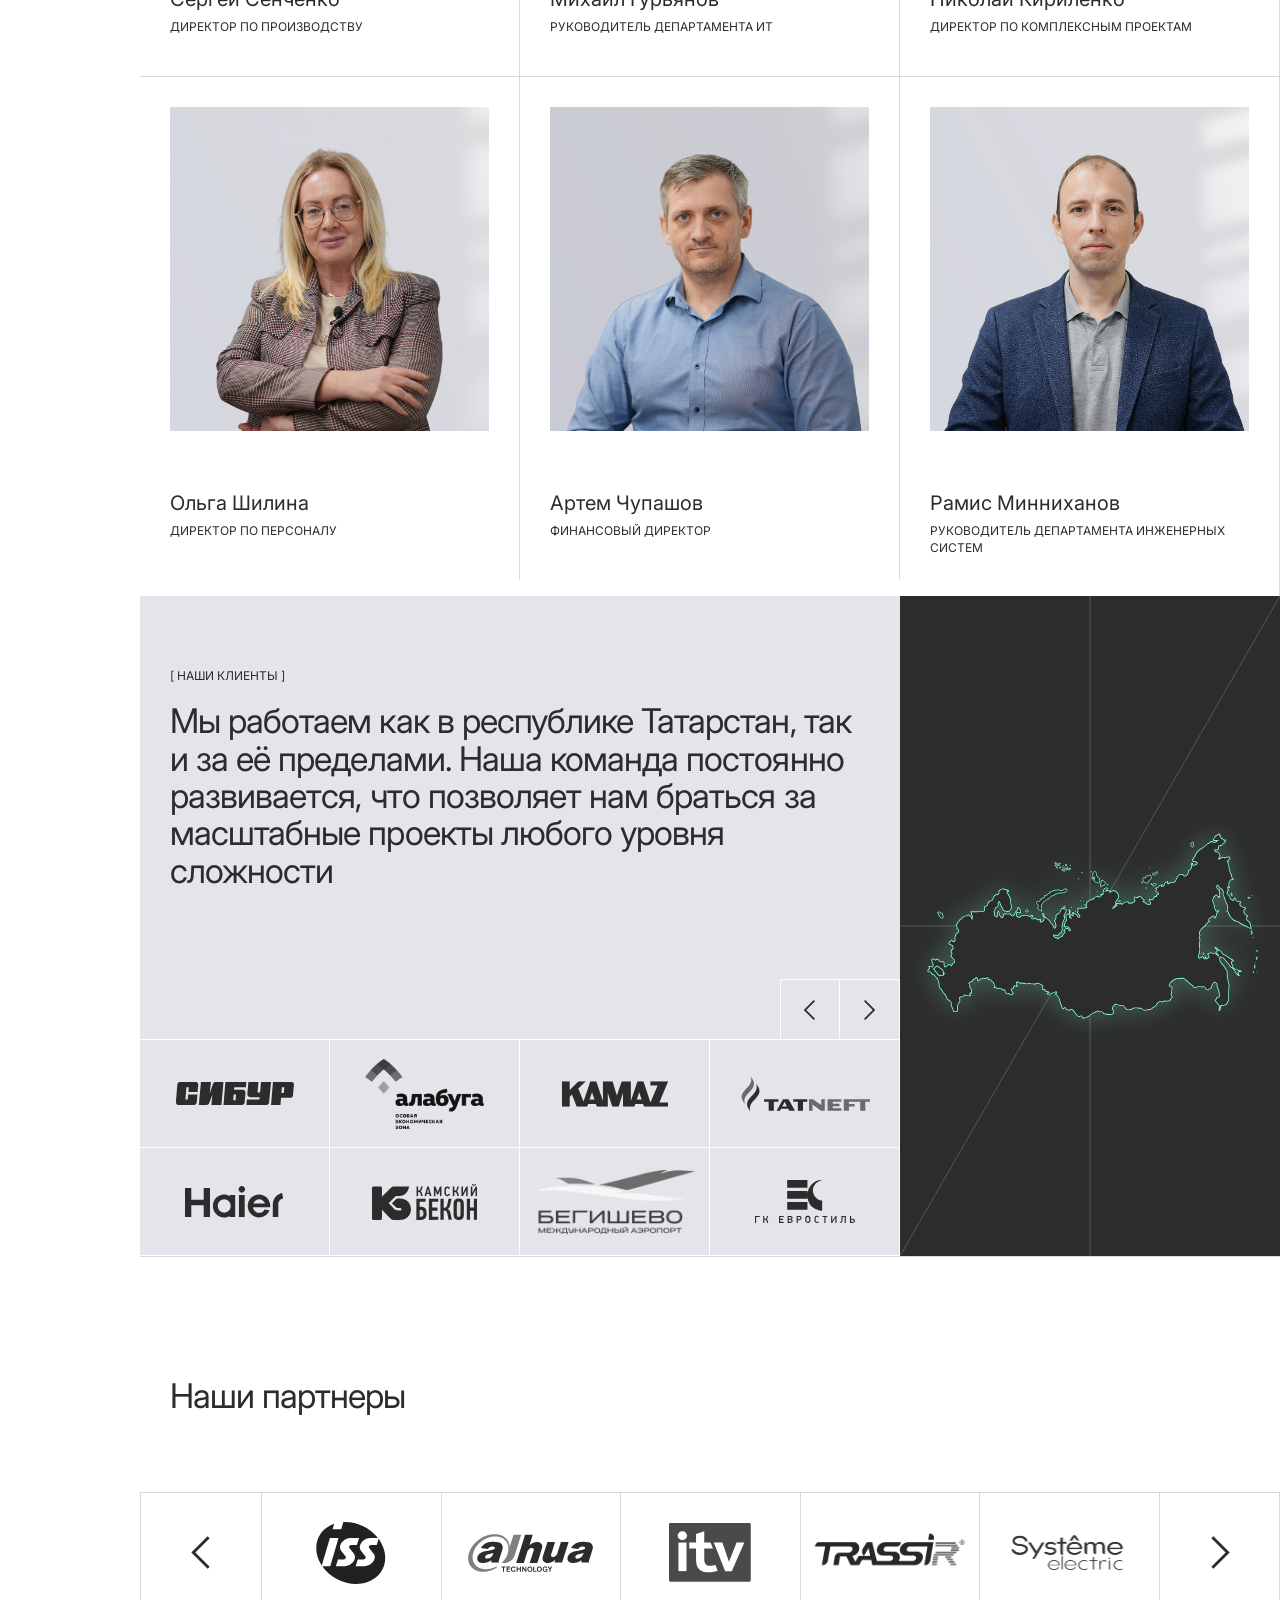
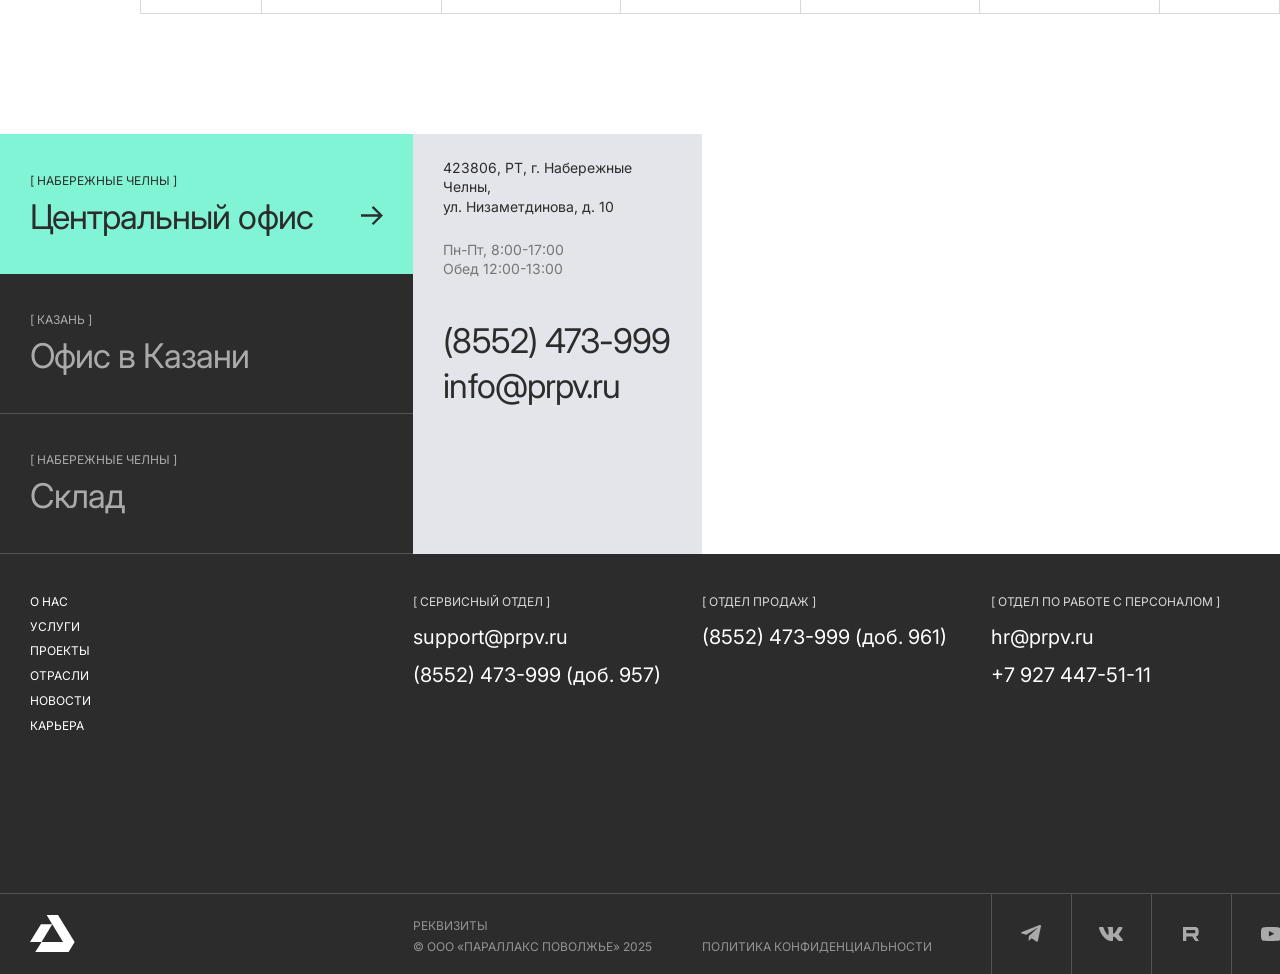
==== commit dcc0e59e: "some updates" ====
--- a/about.html
+++ b/about.html
@@ -739,7 +739,7 @@
 								></span
 							>
 							<h2 class="people__heading reveal-text" duration="5s">
-								Мы верим, что компания <span>— это люди</span>
+								За каждым проектом <span>— команда и репутация</span>
 							</h2>
 							<div class="people__text reveal-text" duration="10s">
 								<p>
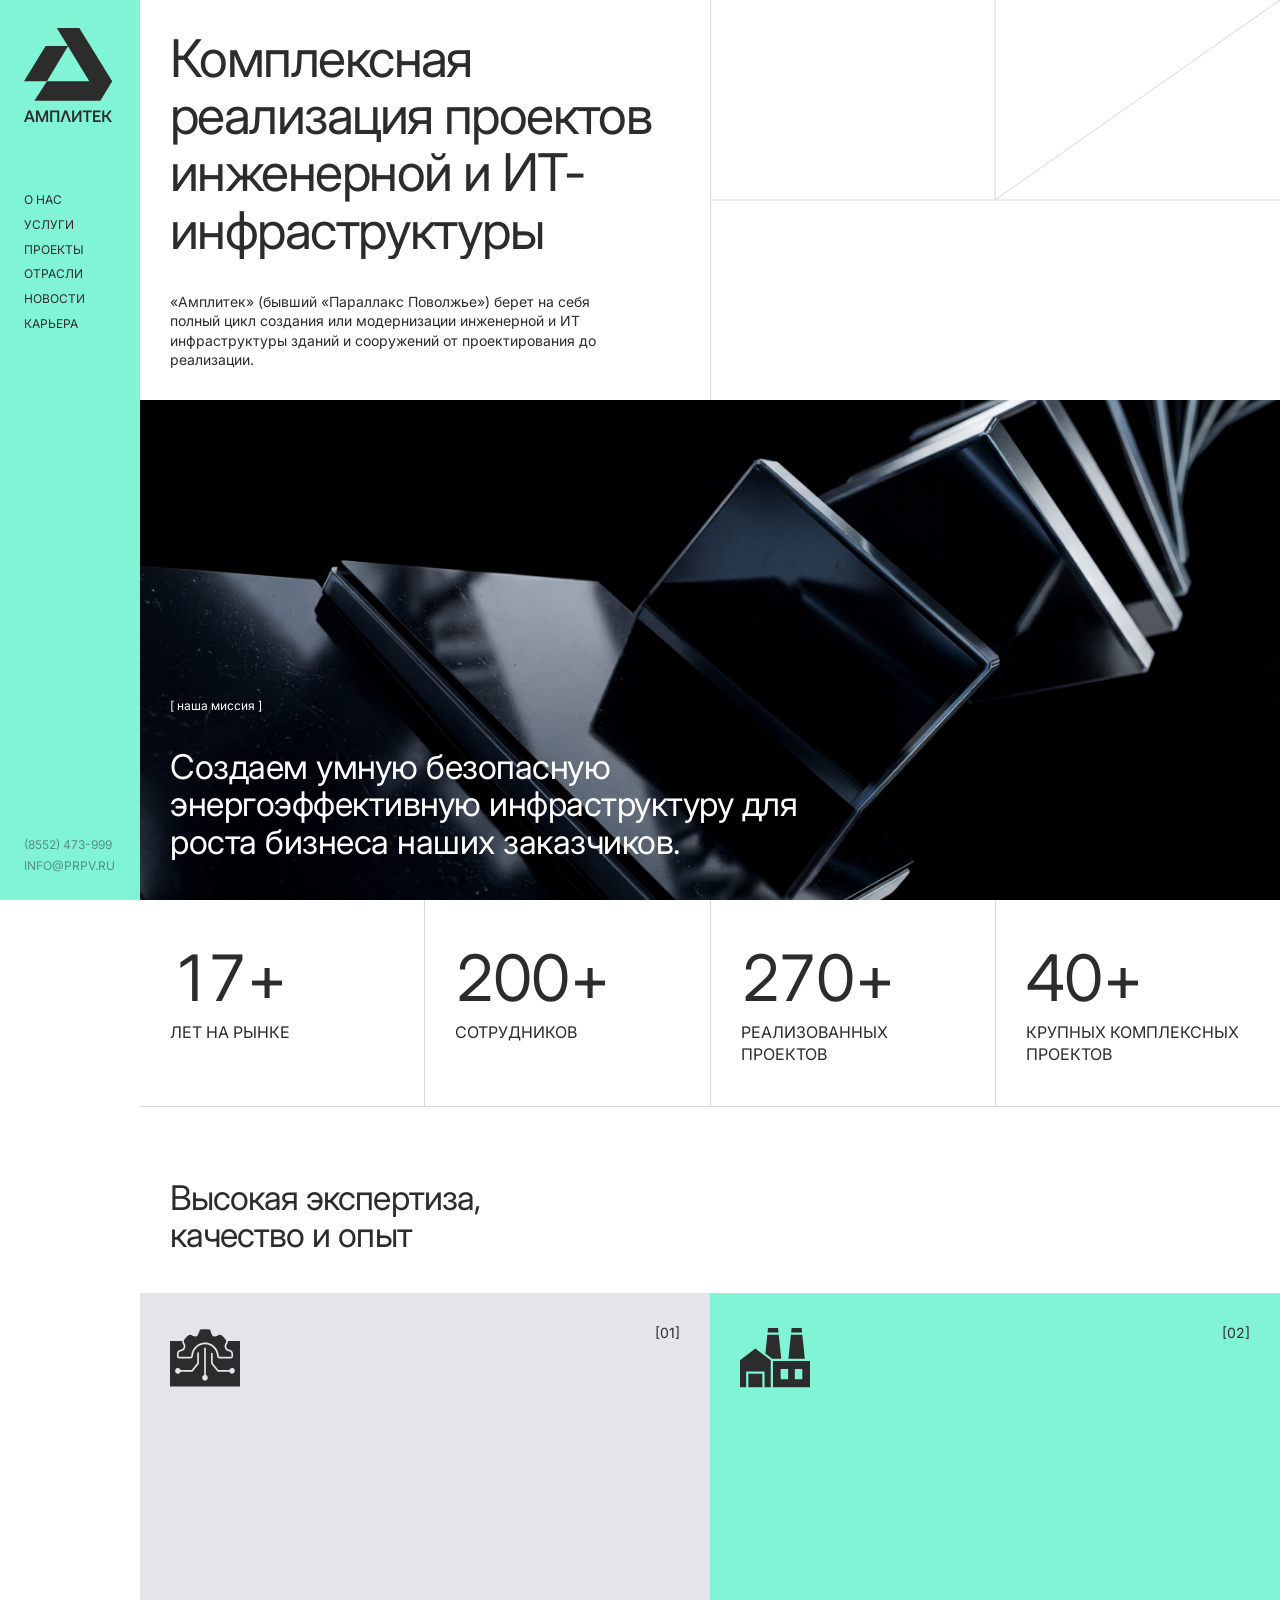
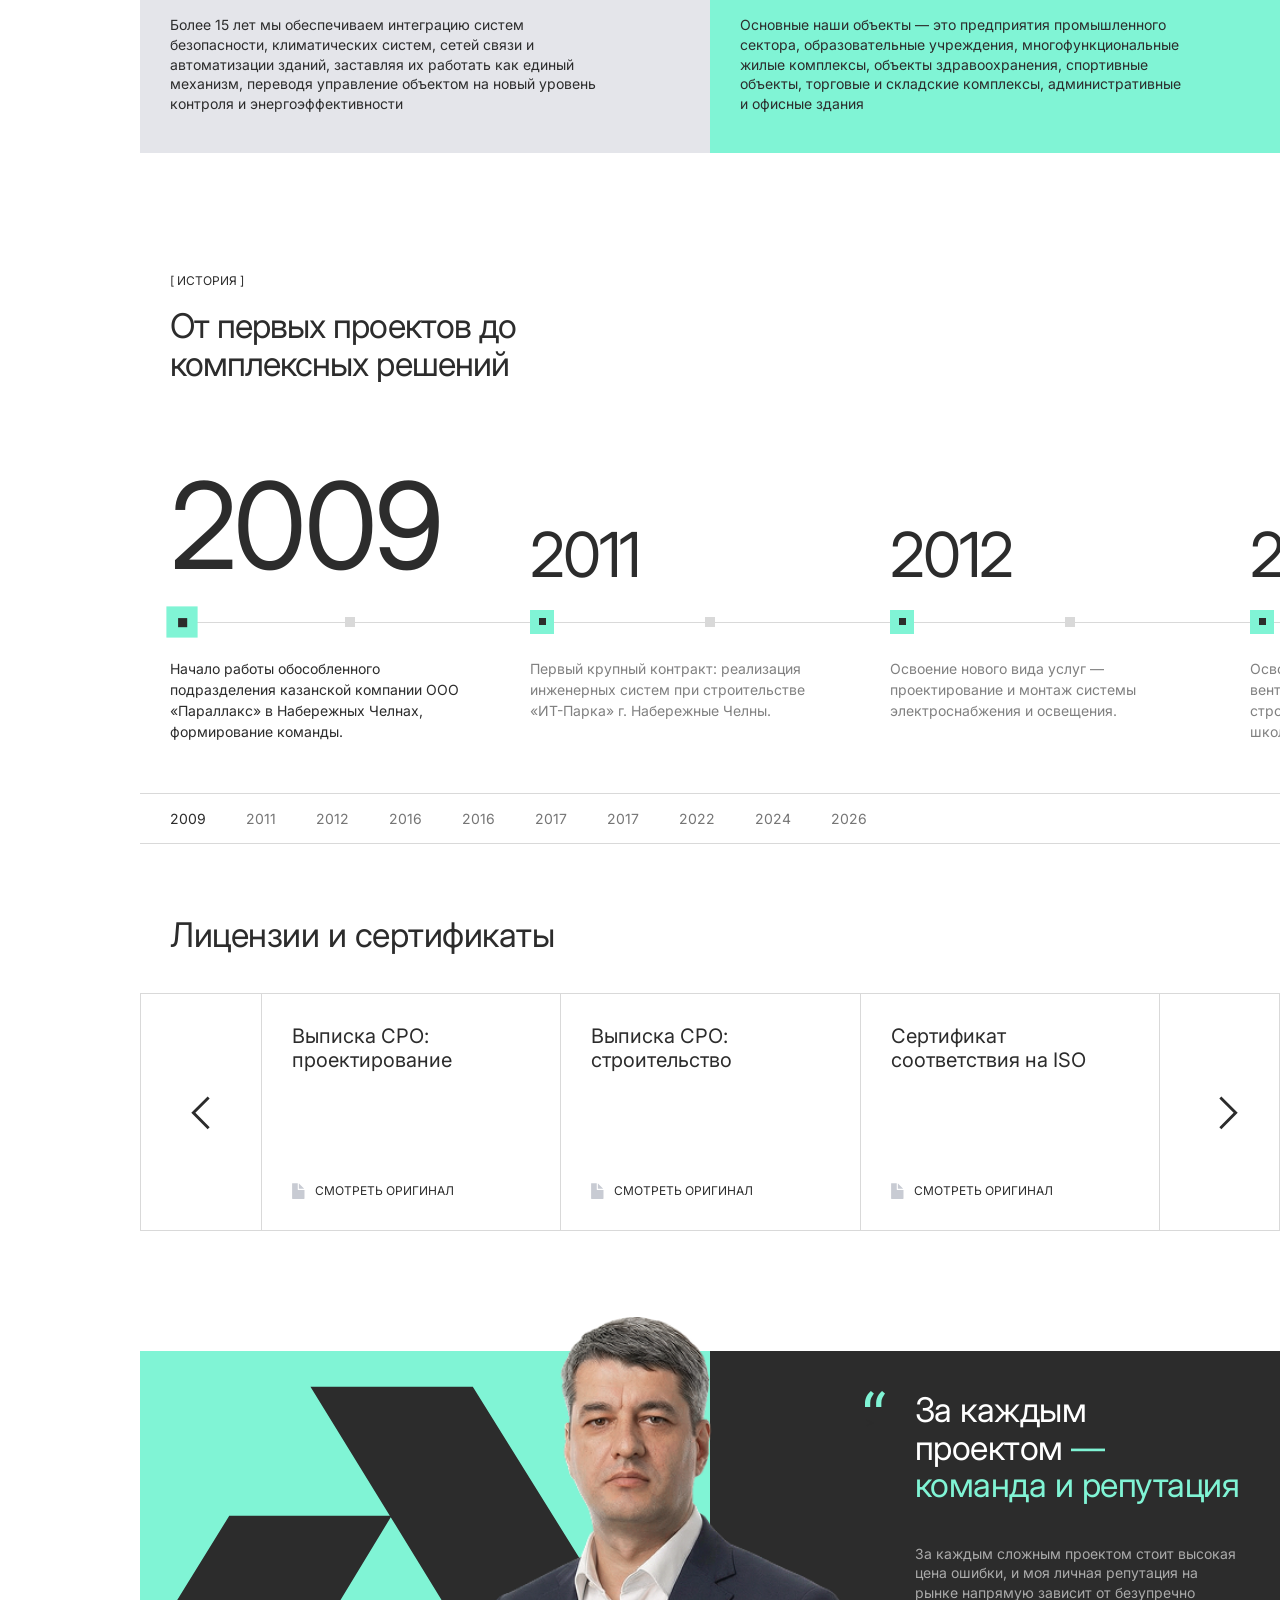
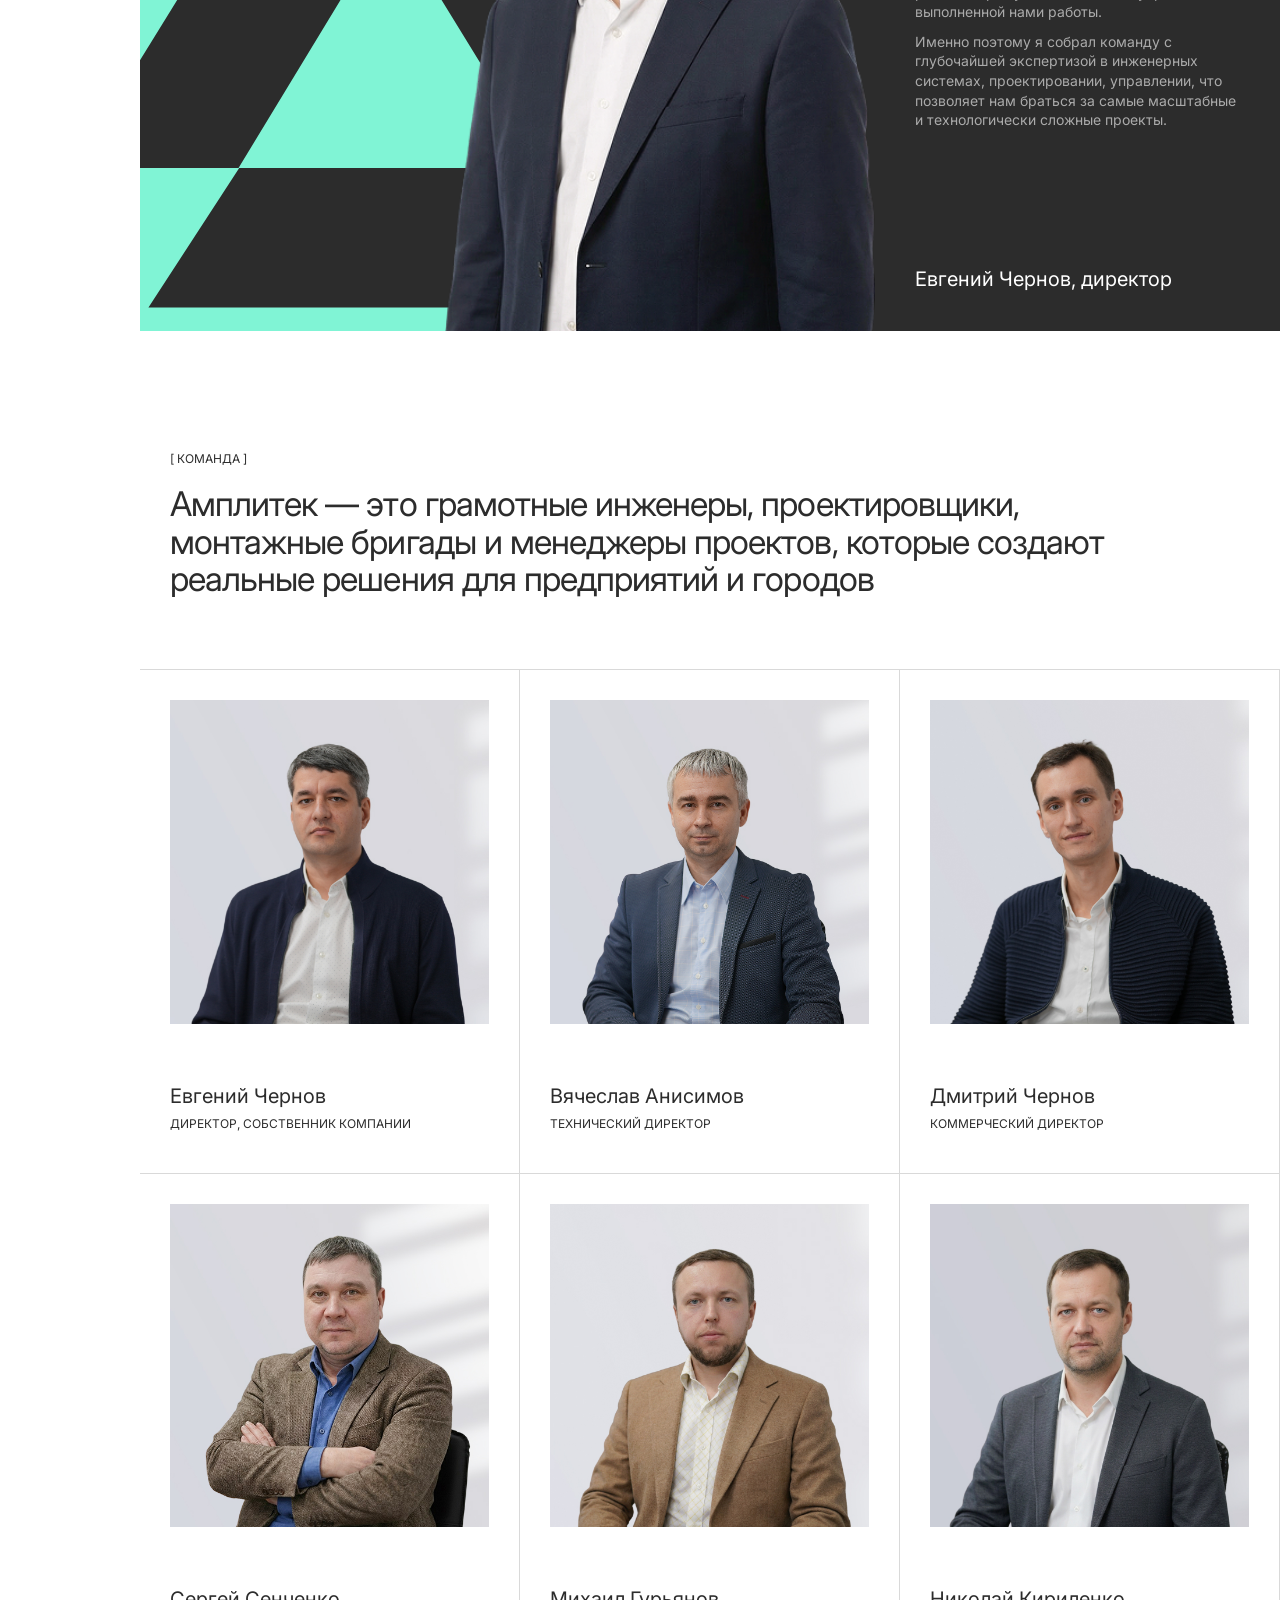
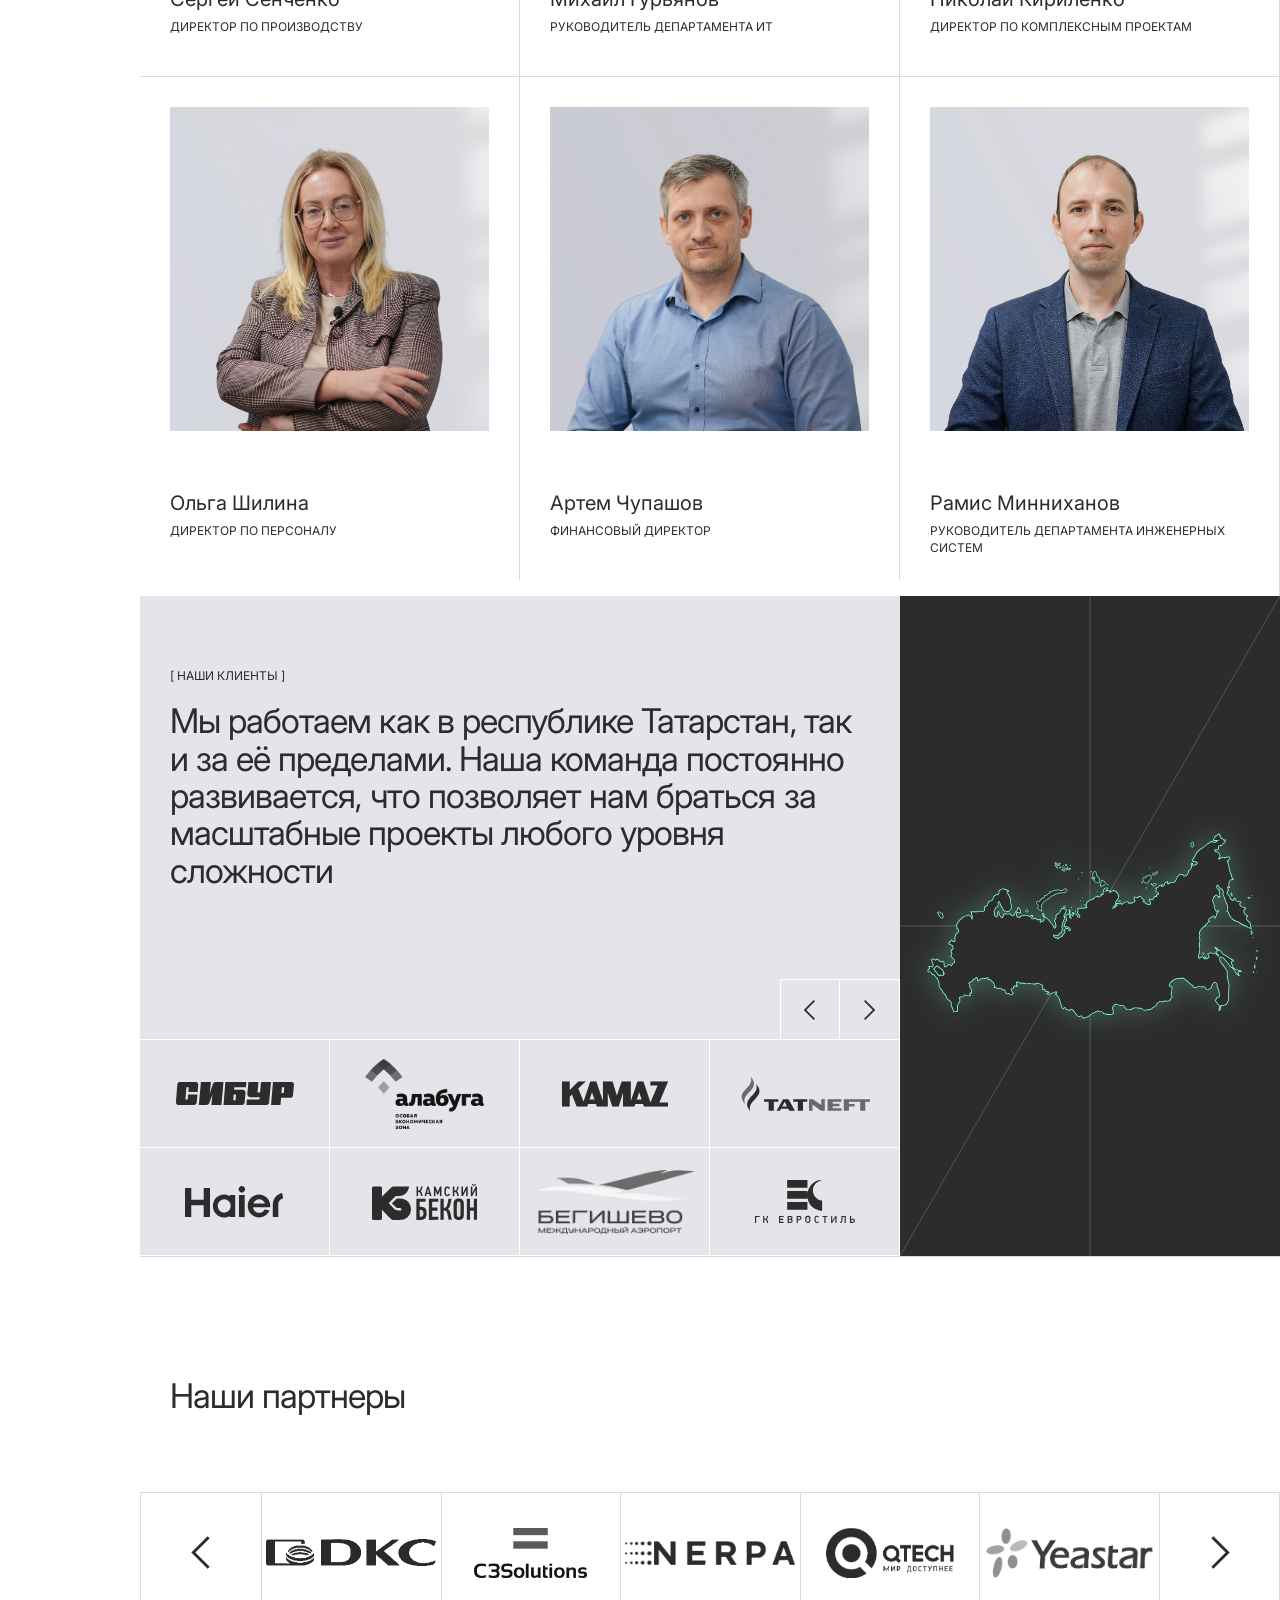
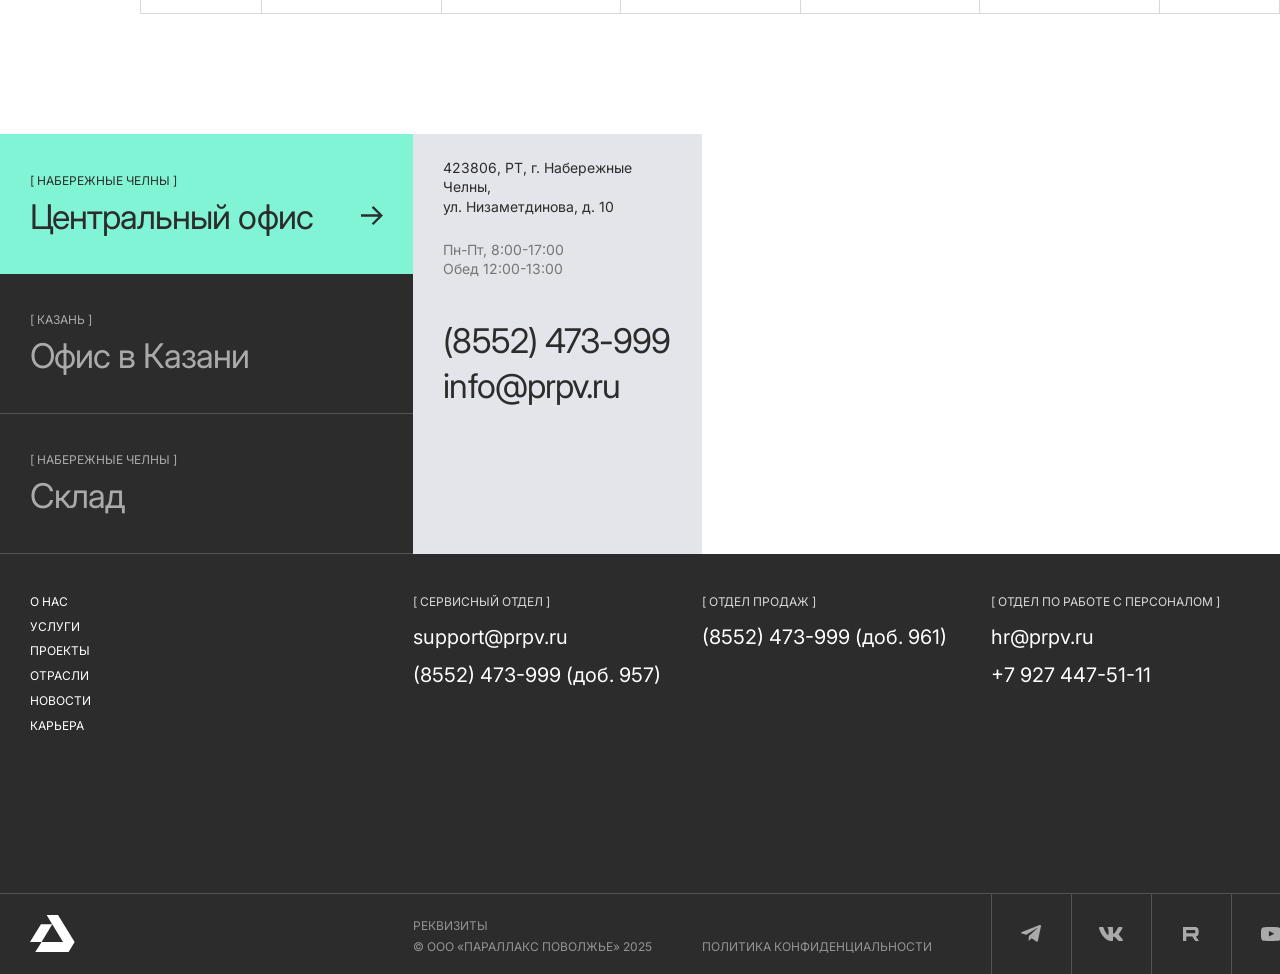
==== commit 6baed4cd: "some updates" ====
--- a/about.html
+++ b/about.html
@@ -19,7 +19,7 @@
 			href="css/fancybox.css"
 		/>
 		<link rel="stylesheet" href="css/aos.css" />
-		<link rel="stylesheet" href="css/style.css?ver=23fDDD3f3" />
+		<link rel="stylesheet" href="css/style.css?ver=ccvb" />
 	</head>
 	<body>
 		<header class="mobile-header">
@@ -211,11 +211,11 @@
 			<section class="stats">
 				<div class="stats__row">
 					<div class="stats__item" data-aos="fade-zoom-in" data-aos-delay="0">
-						<span class="stat-block__number" data-count="15" data-suffix="+">15+</span>
+						<span class="stat-block__number" data-count="17" data-suffix="+">17+</span>
 						<span class="stat-block__label reveal-text">лет на рынке</span>
 					</div>
 					<div class="stats__item" data-aos="fade-zoom-in" data-aos-delay="100">
-						<span class="stat-block__number" data-count="250" data-suffix="+">250+</span>
+						<span class="stat-block__number" data-count="200" data-suffix="+">200+</span>
 						<span class="stat-block__label reveal-text">сотрудников</span>
 					</div>
 					<div class="stats__item" data-aos="fade-zoom-in" data-aos-delay="200">
@@ -890,129 +890,114 @@
 							</h2>
 						</div>
 						<div class="clients__logos__block">
-						<div class="clients__logos-head">
-							<div class="clients__logos-nav">
-								<button class="clients__btn clients__btn--prev" id="clientsPrev" aria-label="Назад">
-									<svg width="49" height="49" viewBox="0 0 49 49" fill="none" xmlns="http://www.w3.org/2000/svg">
-										<path fill-rule="evenodd" clip-rule="evenodd" d="M30.6263 8.16602L14.293 24.4994L30.6263 40.8327L32.668 38.791L18.3763 24.4994L32.668 10.2077L30.6263 8.16602Z" fill="#2C2C2C" />
-									</svg>
-								</button>
-								<button class="clients__btn clients__btn--next" id="clientsNext" aria-label="Вперед">
-									<svg width="49" height="49" viewBox="0 0 49 49" fill="none" xmlns="http://www.w3.org/2000/svg">
-										<path fill-rule="evenodd" clip-rule="evenodd" d="M18.3737 40.834L34.707 24.5007L18.3737 8.16732L16.332 10.209L30.6237 24.5007L16.332 38.7923L18.3737 40.834Z" fill="#2C2C2C" />
-									</svg>
-								</button>
-							</div>
-						</div>
-						<div class="clients__logos swiper clients-swiper">
-							<div class="swiper-wrapper">
-								<div class="swiper-slide">
-									<div class="clients__logos-grid">
-										
-										<div class="clients__logo">
-											<div class="clients__logo-placeholder" data-aos="fade-zoom-in" data-aos-delay="0">
-												<img src="img/sibur-logo.svg" />
+							<div class="clients__logos-head">
+								<div class="clients__logos-nav">
+									<button class="clients__btn clients__btn--prev" id="clientsPrev" aria-label="Назад">
+										<svg width="49" height="49" viewBox="0 0 49 49" fill="none" xmlns="http://www.w3.org/2000/svg">
+											<path fill-rule="evenodd" clip-rule="evenodd" d="M30.6263 8.16602L14.293 24.4994L30.6263 40.8327L32.668 38.791L18.3763 24.4994L32.668 10.2077L30.6263 8.16602Z" fill="#2C2C2C" />
+										</svg>
+									</button>
+									<button class="clients__btn clients__btn--next" id="clientsNext" aria-label="Вперед">
+										<svg width="49" height="49" viewBox="0 0 49 49" fill="none" xmlns="http://www.w3.org/2000/svg">
+											<path fill-rule="evenodd" clip-rule="evenodd" d="M18.3737 40.834L34.707 24.5007L18.3737 8.16732L16.332 10.209L30.6237 24.5007L16.332 38.7923L18.3737 40.834Z" fill="#2C2C2C" />
+										</svg>
+									</button>
+								</div>
+							</div>
+							<div class="clients__logos swiper clients-swiper">
+								<div class="swiper-wrapper">
+									<div class="swiper-slide">
+										<div class="clients__logos-col">
+											<div class="clients__logo">
+												<div class="clients__logo-placeholder" data-aos="fade-zoom-in" data-aos-delay="0">
+													<img src="img/sibur-logo.svg" />
+												</div>
+											</div>
+											<div class="clients__logo">
+												<div class="clients__logo-placeholder" data-aos="fade-zoom-in" data-aos-delay="200">
+													
+													<img src="img/haier.svg" />
+												</div>
 											</div>
 										</div>
-										<div class="clients__logo">
-											<div class="clients__logo-placeholder" data-aos="fade-zoom-in" data-aos-delay="200">
-												<img src="img/alabuga-logo.png" />
+									</div>
+									<div class="swiper-slide">
+										<div class="clients__logos-col">
+											<div class="clients__logo">
+												<div class="clients__logo-placeholder" data-aos="fade-zoom-in" data-aos-delay="400">
+													<img src="img/alabuga-logo.png" />
+												
+												</div>
+											</div>
+											<div class="clients__logo">
+												<div class="clients__logo-placeholder" data-aos="fade-zoom-in" data-aos-delay="600">
+													<img src="img/kams-beton-logo.svg" />
+												</div>
 											</div>
 										</div>
-										<div class="clients__logo">
-											<div class="clients__logo-placeholder" data-aos="fade-zoom-in" data-aos-delay="400">
-												<img src="img/kamaz-svg.svg" />
+									</div>
+									<div class="swiper-slide">
+										<div class="clients__logos-col">
+											<div class="clients__logo">
+												<div class="clients__logo-placeholder" data-aos="fade-zoom-in" data-aos-delay="200">
+														<img src="img/kamaz-svg.svg" />
+												</div>
+											</div>
+											<div class="clients__logo">
+												<div class="clients__logo-placeholder" data-aos="fade-zoom-in" data-aos-delay="400">
+													<img src="img/begi.png" />
+												</div>
 											</div>
 										</div>
-										<div class="clients__logo">
-											<div class="clients__logo-placeholder" data-aos="fade-zoom-in" data-aos-delay="600">
-												<img src="img/tatneft-logo.svg" />
+									</div>
+									<div class="swiper-slide">
+										<div class="clients__logos-col">
+											<div class="clients__logo">
+												<div class="clients__logo-placeholder" data-aos="fade-zoom-in" data-aos-delay="600">												
+													<img src="img/tatneft-logo.svg" />
+												</div>
+											</div>
+											<div class="clients__logo">
+												<div class="clients__logo-placeholder" data-aos="fade-zoom-in" data-aos-delay="800">
+													<img src="img/evrostile.svg" />
+												</div>
 											</div>
 										</div>
-										
-										<div class="clients__logo">
-											<div class="clients__logo-placeholder" data-aos="fade-zoom-in" data-aos-delay="200">
-												<img src="img/haier.svg" />
+									</div>
+									<div class="swiper-slide">
+										<div class="clients__logos-col">
+											<div class="clients__logo">
+												<div class="clients__logo-placeholder" data-aos="fade-zoom-in" data-aos-delay="0">
+													<img src="img/amoni.svg" />
+												</div>
 											</div>
-										</div>
-										
-										<div class="clients__logo">
-											<div class="clients__logo-placeholder" data-aos="fade-zoom-in" data-aos-delay="400">
-												<img src="img/kams-beton-logo.svg" />
-											</div>
-										</div>
-										
-										<div class="clients__logo">
-											<div class="clients__logo-placeholder" data-aos="fade-zoom-in" data-aos-delay="600">
-												<img src="img/begi.png" />
-											</div>
-										</div>
-										
-										<div class="clients__logo">
-											<div class="clients__logo-placeholder" data-aos="fade-zoom-in" data-aos-delay="800">
-												<img src="img/evrostile.svg" />
+											<div class="clients__logo">
+												<div class="clients__logo-placeholder" data-aos="fade-zoom-in" data-aos-delay="400">
+													<img src="img/tupolev.png" />
+												</div>
 											</div>
 										</div>
 									</div>
 								</div>
-								<div class="swiper-slide">
-									<div class="clients__logos-grid">
-									
-										<div class="clients__logo">
-											<div class="clients__logo-placeholder" data-aos="fade-zoom-in" data-aos-delay="0">
-												<img src="img/amoni.svg" />
-											</div>
-										</div>
-										
-										<div class="clients__logo">
-											<div class="clients__logo-placeholder" data-aos="fade-zoom-in" data-aos-delay="200">
-												<img src="img/aok.svg" />
-											</div>
-										</div>
-										
-										<div class="clients__logo">
-											<div class="clients__logo-placeholder" data-aos="fade-zoom-in" data-aos-delay="400">
-												<img src="img/tupolev.png" />
-											</div>
-										</div>
-										
-										<div class="clients__logo">
-											<div class="clients__logo-placeholder clients__logo-placeholder--empty" aria-hidden="true"></div>
-										</div>
-										<div class="clients__logo">
-											<div class="clients__logo-placeholder clients__logo-placeholder--empty" aria-hidden="true"></div>
-										</div>
-										<div class="clients__logo">
-											<div class="clients__logo-placeholder clients__logo-placeholder--empty" aria-hidden="true"></div>
-										</div>
-										<div class="clients__logo">
-											<div class="clients__logo-placeholder clients__logo-placeholder--empty" aria-hidden="true"></div>
-										</div>
-										<div class="clients__logo">
-											<div class="clients__logo-placeholder clients__logo-placeholder--empty" aria-hidden="true"></div>
-										</div>
-									</div>
-								</div>
-							</div>
-						</div>
-						</div>
-					</div>
-					<div class="clients__map">
-						<div class="lines lines--glass">
-							<img src="img/map.svg" />
-
-							<!-- vertical center -->
-							<div class="line line--v line--center"></div>
-
-							<!-- horizontal center -->
-							<div class="line line--h line--middle"></div>
-
-							<!-- diagonal -->
-							<svg class="line line--diag">
-								<line x1="100%" y1="0" x2="0" y2="100%" />
-							</svg>
-						</div>
-					</div>
+							</div>
+						</div>
+						</div>
+						<div class="clients__map">
+							<div class="lines lines--glass">
+								<img src="img/map.svg" />
+
+								<!-- vertical center -->
+								<div class="line line--v line--center"></div>
+
+								<!-- horizontal center -->
+								<div class="line line--h line--middle"></div>
+
+								<!-- diagonal -->
+								<svg class="line line--diag">
+									<line x1="100%" y1="0" x2="0" y2="100%" />
+								</svg>
+							</div>
+						</div>
 				</div>
 			</section>
 
@@ -1042,50 +1027,26 @@
 					</button>
 					<div class="swiper partners-swiper" >
 						<div class="swiper-wrapper">
-							<div class="swiper-slide"><div class="partner-logo"><img src="img/partners/partner1.svg" alt="Партнер" /></div></div>
-							<div class="swiper-slide"><div class="partner-logo"><img src="img/partners/partner2.svg" alt="Партнер" /></div></div>
-							<div class="swiper-slide"><div class="partner-logo"><img src="img/partners/partner3.svg" alt="Партнер" /></div></div>
-							<div class="swiper-slide"><div class="partner-logo"><img src="img/partners/partner4.png" alt="Партнер" /></div></div>
-							<div class="swiper-slide"><div class="partner-logo"><img src="img/partners/partner5.png" alt="Партнер" /></div></div>
-							<div class="swiper-slide"><div class="partner-logo"><img src="img/partners/partner6.svg" alt="Партнер" /></div></div>
-							<div class="swiper-slide"><div class="partner-logo"><img src="img/partners/partner7.svg" alt="Партнер" /></div></div>
-							<div class="swiper-slide"><div class="partner-logo"><img src="img/partners/partner8.svg" alt="Партнер" /></div></div>
-							<div class="swiper-slide"><div class="partner-logo"><img src="img/partners/partner9.svg" alt="Партнер" /></div></div>
-							<div class="swiper-slide"><div class="partner-logo"><img src="img/partners/partner10.svg" alt="Партнер" /></div></div>
-							<div class="swiper-slide"><div class="partner-logo"><img src="img/partners/partner11.svg" alt="Партнер" /></div></div>
-							<div class="swiper-slide"><div class="partner-logo"><img src="img/partners/partner12.svg" alt="Партнер" /></div></div>
-							<div class="swiper-slide"><div class="partner-logo"><img src="img/partners/partner13.svg" alt="Партнер" /></div></div>
-							<div class="swiper-slide"><div class="partner-logo"><img src="img/partners/partner14.svg" alt="Партнер" /></div></div>
-							<div class="swiper-slide"><div class="partner-logo"><img src="img/partners/partner15.svg" alt="Партнер" /></div></div>
-							<div class="swiper-slide"><div class="partner-logo"><img src="img/partners/partner16.svg" alt="Партнер" /></div></div>
-							<div class="swiper-slide"><div class="partner-logo"><img src="img/partners/partner17.svg" alt="Партнер" /></div></div>
-							<div class="swiper-slide"><div class="partner-logo"><img src="img/partners/partner18.svg" alt="Партнер" /></div></div>
-							<div class="swiper-slide"><div class="partner-logo"><img src="img/partners/partner19.svg" alt="Партнер" /></div></div>
-							<div class="swiper-slide"><div class="partner-logo"><img src="img/partners/partner20.svg" alt="Партнер" /></div></div>
-							<div class="swiper-slide"><div class="partner-logo"><img src="img/partners/partner21.svg" alt="Партнер" /></div></div>
-							<div class="swiper-slide"><div class="partner-logo"><img src="img/partners/partner22.svg" alt="Партнер" /></div></div>
-							<div class="swiper-slide"><div class="partner-logo"><img src="img/partners/partner23.svg" alt="Партнер" /></div></div>
-							<div class="swiper-slide"><div class="partner-logo"><img src="img/partners/partner24.svg" alt="Партнер" /></div></div>
-							<div class="swiper-slide"><div class="partner-logo"><img src="img/partners/partner25.svg" alt="Партнер" /></div></div>
-							<div class="swiper-slide"><div class="partner-logo"><img src="img/partners/partner26.svg" alt="Партнер" /></div></div>
-							<div class="swiper-slide"><div class="partner-logo"><img src="img/partners/partner27.svg" alt="Партнер" /></div></div>
-							<div class="swiper-slide"><div class="partner-logo"><img src="img/partners/partner28.svg" alt="Партнер" /></div></div>
-							<div class="swiper-slide"><div class="partner-logo"><img src="img/partners/partner29.svg" alt="Партнер" /></div></div>
-							<div class="swiper-slide"><div class="partner-logo"><img src="img/partners/partner30.svg" alt="Партнер" /></div></div>
-							<div class="swiper-slide"><div class="partner-logo"><img src="img/partners/partner31.svg" alt="Партнер" /></div></div>
-							<div class="swiper-slide"><div class="partner-logo"><img src="img/partners/partner32.svg" alt="Партнер" /></div></div>
-							<div class="swiper-slide"><div class="partner-logo"><img src="img/partners/partner33.svg" alt="Партнер" /></div></div>
-							<div class="swiper-slide"><div class="partner-logo"><img src="img/partners/partner34.svg" alt="Партнер" /></div></div>
-							<div class="swiper-slide"><div class="partner-logo"><img src="img/partners/partner35.svg" alt="Партнер" /></div></div>
-							<div class="swiper-slide"><div class="partner-logo"><img src="img/partners/partner36.svg" alt="Партнер" /></div></div>
-							<div class="swiper-slide"><div class="partner-logo"><img src="img/partners/partner37.svg" alt="Партнер" /></div></div>
-							<div class="swiper-slide"><div class="partner-logo"><img src="img/partners/partner38.svg" alt="Партнер" /></div></div>
-							<div class="swiper-slide"><div class="partner-logo"><img src="img/partners/partner39.svg" alt="Партнер" /></div></div>
-							<div class="swiper-slide"><div class="partner-logo"><img src="img/partners/partner40.svg" alt="Партнер" /></div></div>
-							<div class="swiper-slide"><div class="partner-logo"><img src="img/partners/partner41.svg" alt="Партнер" /></div></div>
-							<div class="swiper-slide"><div class="partner-logo"><img src="img/partners/partner42.svg" alt="Партнер" /></div></div>
-							<div class="swiper-slide"><div class="partner-logo"><img src="img/partners/partner43.svg" alt="Партнер" /></div></div>
-							<div class="swiper-slide"><div class="partner-logo"><img src="img/partners/partner44.svg" alt="Партнер" /></div></div>
+							<div class="swiper-slide"><div class="partner-logo"><img src="img/partners/p1.png" alt="Партнер" /></div></div>
+							<div class="swiper-slide"><div class="partner-logo"><img src="img/partners/p2.png" alt="Партнер" /></div></div>
+							<div class="swiper-slide"><div class="partner-logo"><img src="img/partners/p3.png" alt="Партнер" /></div></div>
+							<div class="swiper-slide"><div class="partner-logo"><img src="img/partners/p4.png" alt="Партнер" /></div></div>
+							<div class="swiper-slide"><div class="partner-logo"><img src="img/partners/p5.png" alt="Партнер" /></div></div>
+							<div class="swiper-slide"><div class="partner-logo"><img src="img/partners/p6.png" alt="Партнер" /></div></div>
+							<div class="swiper-slide"><div class="partner-logo"><img src="img/partners/p7.png" alt="Партнер" /></div></div>
+							<div class="swiper-slide"><div class="partner-logo"><img src="img/partners/p8.png" alt="Партнер" /></div></div>
+							<div class="swiper-slide"><div class="partner-logo"><img src="img/partners/p9.png" alt="Партнер" /></div></div>
+							<div class="swiper-slide"><div class="partner-logo"><img src="img/partners/p10.png" alt="Партнер" /></div></div>
+							<div class="swiper-slide"><div class="partner-logo"><img src="img/partners/p11.png" alt="Партнер" /></div></div>
+							<div class="swiper-slide"><div class="partner-logo"><img src="img/partners/p12.png" alt="Партнер" /></div></div>
+							<div class="swiper-slide"><div class="partner-logo"><img src="img/partners/p13.png" alt="Партнер" /></div></div>
+							<div class="swiper-slide"><div class="partner-logo"><img src="img/partners/p14.png" alt="Партнер" /></div></div>
+							<div class="swiper-slide"><div class="partner-logo"><img src="img/partners/p15.png" alt="Партнер" /></div></div>
+							<div class="swiper-slide"><div class="partner-logo"><img src="img/partners/p16.png" alt="Партнер" /></div></div>
+							<div class="swiper-slide"><div class="partner-logo"><img src="img/partners/p17.png" alt="Партнер" /></div></div>
+							<div class="swiper-slide"><div class="partner-logo"><img src="img/partners/p18.png" alt="Партнер" /></div></div>
+							<div class="swiper-slide"><div class="partner-logo"><img src="img/partners/p19.png" alt="Партнер" /></div></div>
+							<div class="swiper-slide"><div class="partner-logo"><img src="img/partners/p20.png" alt="Партнер" /></div></div>
 						</div>
 					</div>
 					<button
@@ -1512,6 +1473,6 @@
 		<script src="js/aos.js"></script>
 		<script src="js/fancybox.umd.js"></script>
 		<script src="js/swiper-bundle.min.js"></script>
-		<script src="js/app.js?ver=5"></script>
+		<script src="js/app.js?ver=sdf5"></script>
 	</body>
 </html>
--- a/css/style.css
+++ b/css/style.css
@@ -1,6718 +1,6742 @@
-/* ============================================================
-   AMPLITЕК — style.css
-   Source: Figma node 120:1905 | claude.md spec
-   ============================================================ */
-
-/* 1. RESET */
-*,
-*::before,
-*::after {
-	box-sizing: border-box;
-	margin: 0;
-	padding: 0;
-}
-html {
-	scroll-behavior: smooth;
-}
-body {
-	font-family: 'Inter', sans-serif;
-	font-size: 14px;
-	line-height: 1.4;
-	background-color: var(--color-bg-white);
-	color: var(--color-text-primary);
-	-webkit-font-smoothing: antialiased;
-	font-weight: 400;
-}
-body,
-html {
-	overflow-x: hidden;
-}
-p {
-	margin-bottom: 10px;
-}
-a {
-	color: inherit;
-	text-decoration: none;
-}
-img {
-	display: block;
-	max-width: 100%;
-}
-ul,
-ol {
-	list-style: none;
-}
-
-/* 2. COLOR VARIABLES */
-:root {
-	--color-bg-main: #f7f7f7;
-	--color-bg-white: #ffffff;
-	--color-bg-dark: #2c2c2c;
-	--color-bg-grey: #e4e5ea;
-	--color-bg-mid: #545454;
-	--color-text-primary: #2c2c2c;
-	--color-text-white: #ffffff;
-	--color-text-muted: #d9d9d9;
-	--color-accent: #80f4d5;
-	--color-border: #d9d9d9;
-}
-
-/* 3. SPACING VARIABLES */
-:root {
-	--space-120: 120px;
-	--space-72: 72px;
-	--space-40: 40px;
-	--space-30: 30px;
-	--space-24: 24px;
-	--space-16: 16px;
-	--space-8: 8px;
-	--space-4: 4px;
-}
-
-/* 4. TYPOGRAPHY */
-h1 {
-	font-size: 52px;
-	line-height: 1.1;
-	letter-spacing: -0.03em;
-	font-weight: 400;
-	margin: 0;
-}
-h2 {
-	font-size: 34px;
-	line-height: 1.1;
-	letter-spacing: -0.06rem;
-	font-weight: 400;
-	margin: 0;
-}
-h3 {
-	font-size: 20px;
-	line-height: 1.2;
-	letter-spacing: 0;
-	font-weight: 400;
-	margin: 0;
-}
-.text {
-	font-size: 14px;
-	line-height: 1.4;
-	letter-spacing: 0;
-	margin: 0;
-}
-.label {
-	font-size: 12px;
-	line-height: 1.4;
-	letter-spacing: 0;
-}
-.number {
-	font-size: 64px;
-	line-height: 1.2;
-	letter-spacing: -0.04em;
-	font-weight: 400;
-}
-.text-xl {
-	font-size: 20px;
-	line-height: 1.2;
-	font-weight: 400;
-}
-.text-lg {
-	font-size: 16px;
-	line-height: 1.4;
-	font-weight: 400;
-}
-
-/* 5. GRID */
-.container {
-	max-width: 1300px;
-	margin: 0 auto;
-	padding-left: var(--space-30);
-	padding-right: var(--space-30);
-}
-.container-fluid {
-	width: 100%;
-	padding-left: var(--space-30);
-	padding-right: var(--space-30);
-}
-.row {
-	display: flex;
-	flex-wrap: wrap;
-	gap: 24px;
-}
-.col-1 {
-	width: calc(8.333% - 22px);
-}
-.col-2 {
-	width: calc(16.666% - 20px);
-}
-.col-3 {
-	width: calc(25% - 18px);
-}
-.col-4 {
-	width: calc(33.333% - 16px);
-}
-.col-5 {
-	width: calc(41.666% - 14px);
-}
-.col-6 {
-	width: calc(50% - 12px);
-}
-.col-7 {
-	width: calc(58.333% - 10px);
-}
-.col-8 {
-	width: calc(66.666% - 8px);
-}
-.col-9 {
-	width: calc(75% - 6px);
-}
-.col-10 {
-	width: calc(83.333% - 4px);
-}
-.col-11 {
-	width: calc(91.666% - 2px);
-}
-.col-12 {
-	width: 100%;
-}
-
-/* 6. LAYOUT */
-.sidebar {
-	position: fixed;
-	left: 0;
-	top: 0;
-	width: 300px;
-	height: 100vh;
-	z-index: 100;
-	display: flex;
-	flex-direction: column;
-	justify-content: space-between;
-	padding: 28px 24px 25px;
-	background-color: var(--color-accent);
-	transition: background-color 0.4s ease;
-	overflow-y: auto;
-	flex-wrap: nowrap;
-	gap: 30px;
-}
-.sidebar--scrolled {
-	background-color: var(--color-bg-main);
-}
-.main {
-	margin-left: 300px;
-}
-.sidebar__nav a {
-	font-size: 16px;
-	line-height: 1.4;
-	color: var(--color-text-primary);
-	transition: opacity 0.4s;
-	text-transform: uppercase;
-}
-.sidebar__contacts a {
-	font-size: 16px;
-	line-height: 1.4;
-	color: var(--color-text-primary);
-	text-transform: uppercase;
-	opacity: 0.5;
-	text-decoration: none;
-	transition: all 0.4s;
-}
-.sidebar__contacts a:hover {
-	opacity: 1;
-}
-
-/* 7. SIDEBAR ELEMENTS */
-.sidebar__logo {
-	display: block;
-}
-.sidebar__logo svg {
-	display: block;
-}
-.sidebar__content {
-	display: flex;
-	flex-direction: column;
-	gap: 30px;
-}
-.sidebar__nav {
-	display: flex;
-	flex-direction: column;
-	gap: 8px;
-	margin-top: var(--space-40);
-}
-.sidebar__nav a:hover {
-	opacity: 0.6;
-}
-.sidebar__contacts {
-	display: flex;
-	flex-direction: column;
-	gap: 4px;
-}
-
-/* Partners slider buttons — replaced by new block below */
-
-/* 8. MOBILE SIDEBAR ELEMENTS (hidden on desktop) */
-.sidebar__mob-header {
-	display: none;
-}
-.sidebar__mob-footer {
-	display: none;
-}
-.sidebar__close {
-	background: none;
-	border: none;
-	cursor: pointer;
-	padding: 8px;
-	display: flex;
-	align-items: center;
-	justify-content: center;
-}
-
-/* 8b. BURGER */
-.burger {
-	display: none;
-	position: fixed;
-	top: 16px;
-	left: 16px;
-	z-index: 98;
-	width: 44px;
-	height: 44px;
-	background-color: var(--color-accent);
-	border: none;
-	cursor: pointer;
-	flex-direction: column;
-	align-items: center;
-	justify-content: center;
-	gap: 2px;
-}
-.burger__line {
-	display: block;
-	width: 18px;
-	height: 2px;
-	background-color: var(--color-text-primary);
-	transition: transform 0.4s, opacity 0.4s;
-}
-.burger.is-active .burger__line:nth-child(1) {
-	transform: translateY(8px) rotate(45deg);
-}
-.burger.is-active .burger__line:nth-child(2) {
-	opacity: 0;
-}
-.burger.is-active .burger__line:nth-child(3) {
-	transform: translateY(-8px) rotate(-45deg);
-}
-.sidebar-overlay {
-	display: none;
-	position: fixed;
-	inset: 0;
-	background: rgba(0, 0, 0, 0.5);
-	z-index: 99;
-}
-.sidebar-overlay.is-active {
-	display: block;
-}
-
-/* ============================================================
-   SECTIONS
-   ============================================================ */
-
-/* --- HERO --- */
-.hero {
-	position: relative;
-	height: 80dvh;
-	overflow: hidden;
-	background-color: var(--color-bg-dark);
-	max-height: 100vh;
-}
-.hero__bg {
-	position: absolute;
-	inset: 0;
-	z-index: 0;
-}
-.hero__bg-img {
-	width: 100%;
-	height: 100%;
-	object-fit: cover;
-	display: block;
-}
-.hero__bg-video {
-	width: 100%;
-	height: 100%;
-	object-fit: cover;
-	display: block;
-	pointer-events: none;
-}
-.hero__overlay {
-	position: absolute;
-	top: 0;
-	left: 0;
-	width: 50%;
-	height: 100%;
-	z-index: 1;
-	display: flex;
-	flex-direction: column;
-	justify-content: space-between;
-	padding-bottom: 25px;
-}
-/* CONTAINER */
-.lines {
-	position: absolute;
-	inset: 0;
-	pointer-events: none;
-	overflow: hidden;
-	z-index: 0;
-	display: flex;
-}
-
-/* GLASS LAYER */
-.lines__glass {
-	position: absolute;
-	inset: 0;
-	z-index: 1;
-}
-
-.lines--glass .lines__glass {
-	backdrop-filter: blur(20px);
-	-webkit-backdrop-filter: blur(20px);
-	background: rgba(255, 255, 255, 0.05);
-}
-
-/* BASE LINE */
-.line {
-	position: absolute;
-	z-index: 2;
-}
-
-/* DIV LINES */
-.line--v,
-.line--h {
-	background: rgba(255, 255, 255, 0.2);
-}
-
-/* SVG LINE */
-.line--diag {
-	inset: 0;
-	width: 100%;
-	height: 100%;
-}
-
-.line--diag line {
-	stroke: rgba(255, 255, 255, 0.2);
-	stroke-width: 1;
-}
-
-/* VERTICAL */
-.line--v {
-	width: 1px;
-	height: 100%;
-	top: 0;
-}
-
-/* HORIZONTAL */
-.line--h {
-	height: 1px;
-	width: 100%;
-	left: 0;
-}
-.line--v-half-top {
-	height: 50%;
-	top: 0;
-}
-.line--diag-to-center line {
-	x1: 100%;
-	y1: 0;
-	x2: 50%;
-	y2: 50%;
-}
-/* POSITIONS */
-.line--center {
-	left: 50%;
-	transform: translateX(-50%);
-}
-.line--left {
-	left: 0;
-}
-.line--right {
-	right: 0;
-}
-
-.line--middle {
-	top: 50%;
-	transform: translateY(-50%);
-}
-.line--top {
-	top: 0;
-}
-.line--bottom {
-	bottom: 0;
-}
-/* GLASS LAYER */
-.hero__glass {
-	position: absolute;
-	inset: 0;
-	backdrop-filter: blur(20px);
-	-webkit-backdrop-filter: blur(20px);
-	background: rgba(255, 255, 255, 0.05); /* slight tint for glass effect */
-}
-.about-hero__panel .line--v,
-.about-hero__panel .line--h {
-	background: #d9d9d9;
-}
-
-.about-hero__panel .line--diag line {
-	stroke: #d9d9d9;
-}
-.hero__inner {
-	padding: 20px var(--space-30) 0;
-	display: flex;
-	flex-direction: column;
-	gap: var(--space-40);
-	z-index: 9;
-}
-.hero__title {
-	color: var(--color-text-white);
-}
-.hero__btn {
-	align-self: flex-start;
-}
-.btn.hero__btn--mob {
-	display: none;
-}
-.hero__desc {
-	padding: 0 var(--space-30);
-	color: var(--color-text-white);
-	max-width: 670px;
-	z-index: 9;
-}
-
-/* --- STATS --- */
-.stats {
-	background-color: var(--color-bg-white);
-	border-bottom: 1px solid var(--color-border);
-	min-height: 20dvh;
-}
-.stats__row {
-	display: flex;
-}
-.stats__item {
-	flex: 1;
-	display: flex;
-	flex-direction: column;
-	gap: var(--space-4);
-	padding: var(--space-40) var(--space-30);
-	border-right: 1px solid var(--color-border);
-}
-.stats__item:last-child {
-	border-right: none;
-}
-.stats__item .stat-block__number {
-	font-size: 64px;
-	line-height: 1.2;
-	letter-spacing: -0.04em;
-	font-weight: 400;
-	color: var(--color-text-primary);
-}
-.stats__item .stat-block__label {
-	font-size: 16px;
-	line-height: 1.4;
-	color: var(--color-text-primary);
-	text-transform: uppercase;
-}
-
-/* --- SERVICES --- */
-.services {
-	padding-top: 55px;
-	padding-bottom: 0;
-	background-color: var(--color-bg-white);
-}
-.services__inner {
-	display: flex;
-	align-items: stretch;
-}
-.services__info {
-	flex: 0 0 50%;
-	padding-left: var(--space-30);
-	padding-right: var(--space-40);
-	padding-top: 0;
-}
-.services__list-wrap {
-	flex: 1;
-	background-color: var(--color-bg-main);
-	padding: 28px var(--space-30);
-}
-.services__list {
-	list-style: none;
-}
-.services__show-more {
-	display: none;
-}
-.section-title {
-	display: flex;
-	flex-direction: column;
-	max-width: 970px;
-}
-.clients .section-title {
-	padding: var(--space-72) var(--space-30) 0;
-}
-.section-title__label {
-	font-size: 12px;
-	line-height: 1.4;
-	color: var(--color-text-primary);
-	margin-bottom: 17px;
-	text-transform: uppercase;
-}
-.section-title__label--muted {
-	color: var(--color-text-muted);
-}
-.section-title__label--white {
-	color: var(--color-text-white);
-}
-.section-title__heading {
-	color: var(--color-text-primary);
-}
-
-.timeline .section-title__heading {
-	max-width: 380px;
-}
-.section-title__heading span {
-	color: #868686;
-}
-.section-title__heading--white {
-	color: var(--color-text-white);
-}
-.section-title__heading--white span {
-	color: var(--color-accent);
-}
-/* Service list item */
-.service-item {
-	display: flex;
-	align-items: center;
-	justify-content: space-between;
-	padding: var(--space-16) 0;
-	cursor: pointer;
-	transition: opacity 0.4s;
-}
-.service-item:hover {
-	opacity: 0.65;
-}
-.service-item__text-cont {
-	display: flex;
-	align-items: flex-start;
-	gap: var(--space-8);
-	flex: 1;
-	align-content: flex-start;
-}
-.service-item__num {
-	font-size: 12px;
-	color: var(--color-text-primary);
-	min-width: 18px;
-	flex-shrink: 0;
-}
-.service-item__name,
-.case-card__title {
-	font-size: 20px;
-	line-height: 1.2;
-	font-weight: 400;
-	color: var(--color-text-primary);
-}
-.service-item__arrow {
-	font-size: 20px;
-	color: var(--color-text-primary);
-	flex-shrink: 0;
-}
-.service-item::after {
-	content: '';
-	background-image: url("data:image/svg+xml,%3Csvg width='21' height='13' viewBox='0 0 21 13' fill='none' xmlns='http://www.w3.org/2000/svg'%3E%3Cpath opacity='0.6' d='M0.000177652 12.7274V8.80957e-05H2.94336V0.97452H1.11381V11.7529H2.94336V12.7274H0.000177652ZM10.9489 10.6592L10.1832 9.9035L13.3352 6.75151H5.17188V5.65776H13.3352L10.1832 2.51571L10.9489 1.75009L15.4034 6.20463L10.9489 10.6592ZM20.1998 8.80957e-05V12.7274H17.2566V11.7529H19.0861V0.97452H17.2566V8.80957e-05H20.1998Z' fill='%232C2C2C'/%3E%3C/svg%3E%0A");
-	width: 21px;
-	height: 13px;
-	background-size: contain;
-	background-repeat: no-repeat;
-	transition: opacity 0.4s;
-}
-.service-item:hover::after {
-	opacity: 1;
-}
-
-/* --- PROJECTS --- */
-.projects {
-	background-color: var(--color-bg-dark);
-	padding-top: var(--space-72);
-	position: relative;
-	overflow: hidden;
-}
-.projects__header {
-	padding: 0 var(--space-30) var(--space-40);
-	/* max-width: 983px; */
-	position: relative;
-}
-.projects__glow {
-	position: absolute;
-	top: -130px;
-	right: -100px;
-	width: 492px;
-	height: 289px;
-	border-radius: 50%;
-	pointer-events: none;
-	background: radial-gradient(
-		ellipse,
-		rgba(255, 255, 255, 0.08) 0%,
-		transparent 70%
-	);
-}
-.projects__grid {
-	display: flex;
-	flex-wrap: wrap;
-	background-color: #fff;
-}
-.projects__grid .swiper-slide {
-	width: 33.333%;
-	flex-shrink: 0;
-}
-
-.projects__grid .case-card:hover {
-	background-color: var(--color-accent);
-}
-.projects__grid .big-btn-cell {
-	width: 100%;
-	flex-shrink: 0;
-	transition: all 0.4s;
-}
-
-/* Case card */
-.case-card {
-	display: flex;
-	flex-direction: column;
-	background-color: var(--color-bg-white);
-	transition: background-color 0.4s, opacity 0.3s ease, transform 0.3s ease;
-	max-width: 33.3%;
-	width: 100%;
-}
-.projects__grid .swiper-slide .case-card {
-	max-width: 100%;
-}
-.case-card__inner {
-	display: flex;
-	flex-direction: column;
-	flex: 1;
-}
-.case-card__img-wrap {
-	width: 100%;
-	height: 280px;
-	overflow: hidden;
-	background-color: var(--color-bg-grey);
-	flex-shrink: 0;
-}
-.case-card__img {
-	width: 100%;
-	height: 100%;
-	object-fit: cover;
-	display: block;
-}
-.case-card__body {
-	padding: var(--space-24) var(--space-30);
-	border-right: 1px solid var(--color-border);
-	border-bottom: 1px solid var(--color-border);
-	border-top: none;
-	flex: 1;
-	display: flex;
-	flex-direction: column;
-	justify-content: space-between;
-	min-height: 200px;
-}
-.case-card__info {
-	display: flex;
-	flex-direction: column;
-	gap: 15px;
-}
-.case-card__desc {
-	font-size: 14px;
-	line-height: 1.4;
-	color: var(--color-text-primary);
-	opacity: 0.6;
-}
-.case-card__meta {
-	display: flex;
-	justify-content: space-between;
-	align-items: center;
-	margin-top: var(--space-16);
-}
-.case-card__city,
-.case-card__year {
-	font-size: 12px;
-	line-height: 1.4;
-	color: var(--color-text-primary);
-	text-transform: uppercase;
-}
-.clients .section-title__heading {
-	max-width: 700px;
-}
-/* Big button cell */
-.big-btn-cell {
-	background-color: var(--color-accent);
-	display: flex;
-	flex-direction: column;
-	justify-content: flex-end;
-	padding: var(--space-30);
-	min-height: 480px;
-	cursor: pointer;
-	position: relative;
-	overflow: hidden;
-	transition: opacity 0.4s;
-}
-.big-btn-cell:hover {
-	opacity: 0.9;
-}
-.big-btn-cell__inner {
-	display: flex;
-	align-items: center;
-	justify-content: space-between;
-}
-.big-btn-cell__text {
-	font-size: 34px;
-	line-height: 1.1;
-	letter-spacing: -0.06rem;
-	font-weight: 400;
-	color: var(--color-text-primary);
-}
-.big-btn-cell__arrow {
-	font-size: 34px;
-	color: var(--color-text-primary);
-}
-
-/* --- CLIENTS --- */
-.clients {
-	display: block;
-}
-.clients__inner {
-	display: flex;
-	height: 660px;
-}
-.clients__content {
-	flex: 0 0 66.666%;
-	max-width: 66.666%;
-	background-color: var(--color-bg-grey);
-	display: flex;
-	flex-direction: column;
-	justify-content: space-between;
-}
-.clients__map {
-	flex: 0 0 33.334%;
-	background-color: var(--color-bg-dark);
-	overflow: hidden;
-	position: relative;
-	display: flex;
-	justify-content: center;
-	align-items: center;
-}
-.clients__map-svg {
-	width: 100%;
-	height: 100%;
-}
-.clients__logos {
-	margin-top: 0;
-	border-top: 1px solid var(--color-bg-white);
-	overflow: hidden;
-	width: 100%;
-}
-.clients__logos-head {
-	display: flex;
-	justify-content: flex-end;
-	margin-top: var(--space-40);
-}
-.clients__logos-nav {
-	display: flex;
-	align-items: center;
-}
-.clients__btn {
-	width: 60px;
-	height: 60px;
-	background-color: var(--color-bg-grey);
-	border: 1px solid var(--color-bg-white);
-	cursor: pointer;
-	display: flex;
-	align-items: center;
-	justify-content: center;
-	transition: background-color 0.4s;
-	border-bottom: 0;
-}
-.clients__btn:hover {
-	background-color: var(--color-bg-main);
-}
-
-.clients__btn svg {
-	width: 30px;
-	height: 30px;
-}
-.clients__btn--next {
-	border-left: none;
-}
-.clients-swiper .swiper-slide {
-	width: 100%;
-}
-.clients__logos-grid {
-	display: grid;
-	grid-template-columns: repeat(4, minmax(0, 1fr));
-	grid-template-rows: repeat(2, 108px);
-}
-.clients__logo-item {
-	height: 36px;
-	display: flex;
-	align-items: center;
-}
-.clients__logo-item img {
-	max-height: 36px;
-	width: auto;
-	object-fit: contain;
-}
-.clients__logo{
-	transition:0.4s all;
-	cursor:pointer
-}
-.clients__logo-placeholder {
-	height: 108px;
-	display: flex;
-	align-items: center;
-	font-size: 14px;
-	font-weight: 200;
-	color: var(--color-text-primary);
-	/* opacity: 0.5; */
-	border: 1px solid var(--color-bg-white);
-	width: 100%;
-	justify-content: center;
-	border-left: none;
-	border-top: none;
-}
-.clients__logo:hover{
-    background: #D6D8E0;
-}
-.clients__logo-placeholder--empty {
-	pointer-events: none;
-}
-.clients__logo-placeholder img {
-	max-width: 160px;
-	max-height: 70px;
-}
-
-/* --- INDUSTRIES --- */
-.industries {
-	padding-top: var(--space-120);
-	padding-bottom: var(--space-120);
-	background-color: var(--color-bg-white);
-}
-.industries__title {
-	padding: 0 0 var(--space-40) var(--space-30);
-}
-.industries__title .section-title__label {
-	display: block;
-	margin-bottom: 17px;
-}
-.industries__title .section-title__heading {
-	display: block;
-}
-.industries__grid {
-	display: flex;
-	flex-wrap: wrap;
-}
-.industry-card-item {
-	width: 33.333%;
-}
-.industry-card-item:nth-child(1),
-.industry-card-item:nth-child(2),
-.industry-card-item:nth-child(3) {
-	border-top: 1px solid var(--color-border);
-}
-
-/* Industry card */
-.industry-card {
-	display: flex;
-	flex-direction: column;
-	justify-content: space-between;
-	background-color: var(--color-bg-white);
-	border: 1px solid var(--color-border);
-	padding: var(--space-30) var(--space-30) var(--space-24);
-	min-height: 190px;
-	border-left: none;
-	border-top: none;
-	width: 100%;
-	height: 100%;
-	transition: all 0.4s;
-}
-.industry-card:hover {
-	background-color: var(--color-bg-main);
-}
-.industry-card__icon {
-	width: 60px;
-	height: 60px;
-	background-color: var(--color-accent);
-	display: flex;
-	align-items: center;
-	justify-content: center;
-	flex-shrink: 0;
-}
-.industry-card__icon svg {
-	width: 24px;
-	height: 24px;
-}
-.industry-card__name {
-	font-size: 20px;
-	line-height: 1.2;
-	font-weight: 400;
-	color: var(--color-text-primary);
-	margin-top: auto;
-}
-
-/* --- PARTNERS --- */
-.partners {
-	padding-top: var(--space-120);
-	padding-bottom: var(--space-120);
-	background-color: var(--color-bg-white);
-	border-top: 1px solid var(--color-border);
-}
-.partners__title {
-	padding-left: var(--space-30);
-	margin-bottom: 77px;
-}
-/* [left-btn 120px] [swiper] [right-btn 120px] — all inside one outer border */
-.partners__slider-wrap {
-	display: flex;
-	align-items: stretch;
-	border: 1px solid var(--color-border);
-	overflow: hidden;
-}
-.partners__btn {
-	flex-shrink: 0;
-	width: 120px;
-	background-color: var(--color-bg-white);
-	border: none;
-	cursor: pointer;
-	font-size: 22px;
-	display: flex;
-	align-items: center;
-	justify-content: center;
-	color: var(--color-text-primary);
-	transition: background-color 0.4s;
-}
-.partners__btn:hover {
-	background-color: var(--color-bg-main);
-}
-.partners__btn.is-disabled {
-	opacity: 0.3;
-	cursor: default;
-	pointer-events: none;
-}
-.partners__btn--next {
-	border-left: 1px solid var(--color-border);
-}
-/* Swiper fills remaining width, shows exactly 5 logo cells */
-
-/* Each logo cell — left border acts as divider */
-.partner-logo {
-	flex: 1;
-	display: flex;
-	align-items: center;
-	justify-content: center;
-	background-color: var(--color-bg-white);
-	border-left: 1px solid var(--color-border);
-	height: 120px;
-	transition: opacity 0.4s;
-}
-.partner-logo:hover {
-	opacity: 0.7;
-}
-.partner-logo img {
-	max-width: 100%;
-	max-height: 100%;
-	object-fit: contain;
-}
-.partner-logo--placeholder {
-	font-size: 12px;
-	color: var(--color-text-muted);
-}
-
-/* ============================================================
-   FOOTER
-   ============================================================ */
-.footer {
-	width: 100%;
-}
-
-/* Footer top row */
-.footer__top {
-	display: flex;
-	height: 420px;
-}
-.footer__locations {
-	flex: 0 0 32.3%;
-	display: flex;
-	flex-direction: column;
-}
-.location-block {
-	display: flex;
-	flex-direction: column;
-	justify-content: center;
-	padding: 39px var(--space-30);
-	height: 140px;
-	border-bottom: 1px solid var(--color-bg-mid);
-	cursor: pointer;
-	transition: background-color 0.35s ease, opacity 0.35s ease;
-	user-select: none;
-}
-.location-block:hover {
-	opacity: 0.85;
-}
-.location-block--accent {
-	background-color: var(--color-accent);
-	border-bottom: none;
-}
-.location-block--dark {
-	background-color: var(--color-bg-dark);
-}
-.location-block__city {
-	font-size: 12px;
-	line-height: 1.4;
-	color: var(--color-text-primary);
-	margin-bottom: var(--space-8);
-	text-transform: uppercase;
-	transition: color 0.35s ease, opacity 0.35s ease;
-}
-.location-block--dark .location-block__city {
-	color: var(--color-text-white);
-	opacity: 0.6;
-}
-.location-block__name-row {
-	display: flex;
-	align-items: center;
-	justify-content: space-between;
-}
-.location-block__name {
-	font-size: 34px;
-	line-height: 1.1;
-	letter-spacing: -0.06rem;
-	font-weight: 400;
-	color: var(--color-text-primary);
-	transition: color 0.35s ease, opacity 0.35s ease;
-}
-.location-block--dark .location-block__name {
-	color: var(--color-text-white);
-	opacity: 0.6;
-}
-.location-block__arrow {
-	font-size: 30px;
-	color: var(--color-text-primary);
-	opacity: 0;
-	transition: opacity 0.35s ease;
-	flex-shrink: 0;
-	display: flex;
-	align-items: center;
-}
-.location-block.is-active .location-block__arrow {
-	opacity: 1;
-}
-/* Tab content panels */
-.footer__panels {
-	flex: 1;
-	display: flex;
-	flex-direction: column;
-}
-.footer__panel {
-	display: flex;
-	flex-direction: row;
-	flex: 1;
-}
-.footer__map-iframe,
-.footer__map {
-	width: 100%;
-	height: 100%;
-	border: none;
-	filter: grayscale(1);
-	-ms-filter: grayscale(1);
-	-webkit-filter: grayscale(1);
-	-moz-filter: grayscale(1);
-	-o-filter: grayscale(1);
-}
-.footer__info {
-	flex: 0 0 33.3%;
-	background-color: var(--color-bg-grey);
-	padding: var(--space-24) var(--space-30);
-	display: flex;
-	flex-direction: column;
-	gap: 23px;
-}
-.footer__schedule {
-	font-size: 14px;
-	line-height: 1.4;
-	color: var(--color-text-primary);
-	opacity: 0.6;
-}
-.footer__main-contacts {
-	display: flex;
-	flex-direction: column;
-	gap: 8px;
-	margin-top: 20px;
-}
-.footer__phone,
-.footer__email {
-	font-size: 34px;
-	line-height: 1.1;
-	letter-spacing: -0.06rem;
-	font-weight: 400;
-	color: var(--color-text-primary);
-}
-.footer__hero-img {
-	flex: 1;
-	background-size: cover;
-	background-position: center;
-	background-color: var(--color-bg-mid);
-}
-
-/* Footer bottom */
-.footer__bottom {
-	height: 420px;
-	display: flex;
-	flex-direction: column;
-	background-color: var(--color-bg-dark);
-}
-.footer__content-area {
-	flex: 1;
-	display: flex;
-	padding-top: var(--space-40);
-	overflow: hidden;
-}
-.footer__nav-col {
-	flex: 0 0 32.3%;
-	display: flex;
-	flex-direction: column;
-	gap: 8px;
-	padding-left: var(--space-30);
-}
-.footer__nav-col a {
-	font-size: 12px;
-	line-height: 1.4;
-	color: var(--color-text-white);
-	transition: opacity 0.4s;
-	text-transform: uppercase;
-}
-.footer__nav-col a:hover {
-	opacity: 0.6;
-}
-.footer__depts {
-	flex: 1;
-	display: flex;
-}
-.footer-contact {
-	display: flex;
-	flex-direction: column;
-	gap: 14px;
-	flex: 0 0 33.3%;
-}
-.footer-contact__dept {
-	font-size: 12px;
-	line-height: 1.4;
-	color: var(--color-text-muted);
-	text-transform: uppercase;
-}
-.footer-contact__value {
-	font-size: 20px;
-	line-height: 1.2;
-	color: var(--color-text-white);
-	font-weight: 400;
-}
-
-/* Footer strip */
-.footer__strip {
-	border-top: 1px solid var(--color-bg-mid);
-	display: flex;
-	flex-shrink: 0;
-}
-
-/* PC Version */
-.footer__strip-pc {
-	display: flex;
-	align-items: center;
-	width: 100%;
-}
-.footer__strip-logo {
-	flex: 0 0 32.3%;
-	padding-left: var(--space-30);
-	padding-right: var(--space-40);
-	display: flex;
-	align-items: center;
-}
-.footer__strip-legal {
-	flex: 0 0 33.3%;
-	display: flex;
-	flex-direction: column;
-	gap: var(--space-4);
-	padding-top: 18px;
-	padding-bottom: 18px;
-	justify-content: flex-end;
-}
-.footer__strip-legal a,
-.footer__strip-legal span {
-	font-size: 12px;
-	line-height: 1.4;
-	color: var(--color-text-muted);
-	text-transform: uppercase;
-	opacity: 0.6;
-	transition: opacity 0.4s;
-}
-.footer__strip-privacy {
-	flex: 0 0 33.3%;
-	padding-top: 18px;
-	display: flex;
-	align-items: flex-end;
-	padding-bottom: 18px;
-}
-.footer__strip-privacy a {
-	font-size: 12px;
-	line-height: 1.4;
-	color: var(--color-text-muted);
-	text-transform: uppercase;
-	opacity: 0.6;
-	transition: opacity 0.4s;
-}
-.footer__socials {
-	display: flex;
-	margin-left: auto;
-	margin-right: 0;
-}
-
-/* Mobile Version */
-.footer__strip-mob {
-	display: none;
-	flex-direction: column;
-	width: 100%;
-}
-.footer__strip-mob-top {
-	display: flex;
-	justify-content: space-between;
-	align-items: center;
-	margin-bottom: var(--space-16);
-	border-top: 1px solid var(--color-bg-mid);
-	border-bottom: 1px solid var(--color-bg-mid);
-	padding: 0 0 0 var(--space-16);
-}
-.footer__strip-mob-bottom {
-	display: flex;
-	flex-direction: column;
-	gap: var(--space-8);
-	padding: 15px;
-}
-.footer__strip-mob .footer__strip-logo {
-	flex: 0 0 auto;
-	padding: 0;
-}
-.footer__strip-mob .footer__socials {
-	margin: 0;
-}
-.footer__strip-mob .footer__social-icon {
-	width: 60px;
-	height: 60px;
-}
-.footer__strip-mob .footer__strip-legal,
-.footer__strip-mob .footer__strip-privacy {
-	flex: 0 0 auto;
-	padding: 0;
-	gap: 15px;
-}
-.footer__social-icon {
-	display: flex;
-	align-items: center;
-	justify-content: center;
-	width: 80px;
-	height: 80px;
-	border-left: 1px solid var(--color-bg-mid);
-	background-color: var(--color-bg-dark);
-	transition: background-color 0.4s;
-	flex-shrink: 0;
-}
-.footer__social-icon:nth-last-child(1) {
-	border-right: 1px solid var(--color-bg-mid);
-}
-.footer__social-icon:hover {
-	background-color: var(--color-accent);
-}
-.footer__social-icon svg {
-	display: block;
-}
-.footer__social-icon svg path {
-	transition: all 0.4s;
-}
-.footer__social-icon:hover svg path {
-	fill: var(--color-bg-dark);
-}
-
-/* ============================================================
-   BASE BUTTON
-   ============================================================ */
-.btn {
-	display: inline-block;
-	padding: 23px 35px;
-	font-size: 14px;
-	font-family: 'Inter', sans-serif;
-	line-height: 1;
-	font-weight: 400;
-	cursor: pointer;
-	border: none;
-	background-color: var(--color-bg-white);
-	color: var(--color-text-primary);
-	transition: opacity 0.4s;
-	white-space: nowrap;
-}
-.btn:hover {
-	opacity: 0.85;
-}
-
-/* ============================================================
-   ACCENT-TRI
-   White-to-green gradient triangles: top-left, bottom-left, bottom-right.
-   Apply to any accent-bg square or block.
-   ============================================================ */
-.accent-tri-right,
-.accent-tri {
-	position: relative;
-	overflow: hidden;
-}
-.accent-tri::before {
-	content: '';
-	position: absolute;
-	inset: 0;
-	pointer-events: none;
-	border-radius: inherit;
-	background-size: 100% 100%;
-	background: linear-gradient(
-		135deg,
-		rgba(255, 255, 255, 0.6),
-		rgba(255, 255, 255, 0)
-	);
-	clip-path: polygon(0 100%, 0 0, 100% 100%);
-}
-.big-btn-cell.accent-tri::before {
-	inset: -60px 0;
-	transform-origin: bottom left;
-	transform: translateY(var(--parallax-tri-y, 0px));
-	will-change: transform;
-}
-.accent-tri-right::before {
-	content: '';
-	position: absolute;
-	inset: -60px 0;
-	pointer-events: none;
-	border-radius: inherit;
-	background-size: 100% 100%;
-	background: linear-gradient(
-		222deg,
-		rgba(255, 255, 255, 0.6),
-		rgba(255, 255, 255, 0)
-	);
-	clip-path: polygon(100% 100%, 100% 0%, 0% 100%);
-	transform-origin: bottom right;
-	transform: translateY(var(--parallax-tri-right-y, 0px));
-	will-change: transform;
-}
-.service-cta__phone-bottom {
-	display: flex;
-	gap: 16px;
-	align-items: flex-end;
-}
-.service-cta__phone-row {
-	flex: 0 0 50%;
-}
-/* ============================================================
-   ABOUT PAGE — BEM EXTENSIONS
-   New class names used in about.html. Aliases or extensions
-   of existing style.css components.
-   ============================================================ */
-
-/* ── Sidebar logo link (about.html) ── */
-.sidebar__logo-link {
-	display: block;
-	text-decoration: none;
-}
-.sidebar__logo-svg {
-	display: block;
-}
-.sidebar__logo-name {
-	font-size: 12px;
-	line-height: 1.4;
-	color: var(--color-text-primary);
-	text-transform: uppercase;
-	display: block;
-	margin-top: var(--space-4);
-}
-.sidebar__contacts-phone,
-.sidebar__contacts-email {
-	font-size: 12px;
-	line-height: 1.4;
-	color: var(--color-text-primary);
-	text-transform: uppercase;
-	opacity: 0.5;
-	display: block;
-}
-
-/* ── Stats aliases ── */
-.stats__grid {
-	display: flex;
-}
-.stats__item .stats__number {
-	font-size: 64px;
-	line-height: 1.2;
-	letter-spacing: -0.04em;
-	font-weight: 400;
-	color: var(--color-text-primary);
-}
-.stats__item .stats__sublabel {
-	font-size: 16px;
-	line-height: 1.4;
-	color: var(--color-text-primary);
-	text-transform: uppercase;
-}
-
-/* ── Footer location aliases (footer__location = location-block) ── */
-.footer__location {
-	display: flex;
-	flex-direction: column;
-	justify-content: center;
-	padding: 39px var(--space-30);
-	height: 140px;
-	border-bottom: 1px solid var(--color-bg-mid);
-}
-.footer__location--accent {
-	background-color: var(--color-accent);
-	border-bottom: none;
-}
-.footer__location--dark {
-	background-color: var(--color-bg-dark);
-}
-.footer__location--border {
-	border-top: 1px solid var(--color-bg-mid);
-}
-.footer__location-city {
-	font-size: 12px;
-	line-height: 1.4;
-	color: var(--color-text-primary);
-	margin-bottom: var(--space-8);
-	text-transform: uppercase;
-}
-.footer__location--dark .footer__location-city {
-	color: var(--color-text-white);
-	opacity: 0.6;
-}
-.footer__location-row {
-	display: flex;
-	align-items: center;
-	justify-content: space-between;
-}
-.footer__location-name {
-	font-size: 34px;
-	line-height: 1.1;
-	letter-spacing: -0.06rem;
-	font-weight: 400;
-	color: var(--color-text-primary);
-}
-.footer__location--dark .footer__location-name {
-	color: var(--color-text-white);
-	opacity: 0.6;
-}
-.footer__location-arrow {
-	font-size: 30px;
-	color: var(--color-text-primary);
-}
-
-/* ── Footer address col (footer__address-col = footer__info) ── */
-.footer__address-col {
-	flex: 0 0 21.5%;
-	background-color: var(--color-bg-grey);
-	padding: var(--space-24) var(--space-30);
-	display: flex;
-	flex-direction: column;
-	gap: 23px;
-}
-.footer__address {
-	display: flex;
-	flex-direction: column;
-	gap: var(--space-8);
-}
-.footer__main-phone,
-.footer__main-email {
-	font-size: 34px;
-	line-height: 1.1;
-	letter-spacing: -0.06rem;
-	font-weight: 400;
-	color: var(--color-text-primary);
-}
-
-/* ── Footer bottom row / nav / depts ── */
-.footer__bottom-row {
-	flex: 1;
-	display: flex;
-	padding-top: var(--space-40);
-	overflow: hidden;
-}
-.footer__nav {
-	flex: 0 0 33.3%;
-	padding-left: var(--space-30);
-	padding-right: var(--space-40);
-	display: flex;
-	flex-direction: column;
-	gap: var(--space-8);
-}
-.footer__nav-link {
-	font-size: 12px;
-	line-height: 1.4;
-	color: var(--color-text-white);
-	transition: opacity 0.4s;
-	text-transform: uppercase;
-}
-.footer__nav-link:hover {
-	opacity: 0.6;
-}
-.footer__dept {
-	display: flex;
-	flex-direction: column;
-	gap: 14px;
-}
-.footer__dept-label {
-	font-size: 12px;
-	line-height: 1.4;
-	color: var(--color-text-muted);
-	text-transform: uppercase;
-}
-.footer__dept-value {
-	font-size: 20px;
-	line-height: 1.2;
-	color: var(--color-text-white);
-	font-weight: 400;
-}
-
-/* ── Footer strip inner / logo-sm / legal / privacy / social ── */
-.footer__strip-inner {
-	display: flex;
-	align-items: center;
-	width: 100%;
-	height: 100%;
-}
-.footer__logo-sm {
-	flex: 0 0 33.3%;
-	padding-left: var(--space-30);
-	padding-right: var(--space-40);
-	display: flex;
-	align-items: center;
-}
-.footer__legal {
-	display: flex;
-	flex-direction: column;
-	gap: var(--space-4);
-}
-.footer__legal-link,
-.footer__legal-copy {
-	font-size: 12px;
-	line-height: 1.4;
-	color: var(--color-text-muted);
-	text-transform: uppercase;
-}
-.footer__privacy {
-	padding-left: var(--space-72);
-	font-size: 12px;
-	line-height: 1.4;
-	color: var(--color-text-muted);
-	text-transform: uppercase;
-}
-.footer__social {
-	display: flex;
-	align-items: center;
-	justify-content: center;
-	width: 80px;
-	height: 80px;
-	border-left: 1px solid var(--color-bg-mid);
-	background-color: var(--color-bg-dark);
-	transition: background-color 0.4s;
-	flex-shrink: 0;
-	border-top: 1px solid var(--color-bg-mid);
-}
-.footer__social:hover {
-	background-color: var(--color-bg-mid);
-}
-.footer__social svg {
-	display: block;
-}
-
-/* ── Clients aliases ── */
-.clients__info {
-	flex: 0 0 66.666%;
-	background-color: var(--color-bg-grey);
-	display: flex;
-	flex-direction: column;
-	justify-content: space-between;
-}
-.clients__text-block {
-	padding: var(--space-72) var(--space-30) 0;
-}
-.clients__label {
-	display: block;
-	margin-bottom: 17px;
-	text-transform: uppercase;
-}
-.clients__heading {
-	font-size: 34px;
-	line-height: 1.1;
-	letter-spacing: -0.06rem;
-	font-weight: 400;
-	color: var(--color-text-primary);
-	max-width: 700px;
-}
-.clients__logos-row {
-	display: flex;
-	align-items: stretch;
-}
-.clients__logo-cell {
-	flex: 0 0 25%;
-	height: 108px;
-	display: flex;
-	align-items: center;
-	justify-content: center;
-	border: 1px solid rgba(255, 255, 255, 0.4);
-	border-left: none;
-	border-bottom: none;
-	padding: 16px;
-}
-.clients__logo-cell:first-child {
-	border-left: 1px solid rgba(255, 255, 255, 0.4);
-}
-.clients__logo-cell--white {
-	background-color: var(--color-bg-white);
-}
-.clients__logos-divider {
-	height: 1px;
-	background-color: rgba(255, 255, 255, 0.4);
-	width: 100%;
-}
-.clients__logo-img {
-	max-width: 100%;
-	max-height: 48px;
-	object-fit: contain;
-	display: block;
-}
-.clients__map-grid-svg {
-	position: absolute;
-	inset: 0;
-	width: 100%;
-	height: 100%;
-	pointer-events: none;
-}
-
-/* ── Partners carousel (about.html — custom track, not Swiper) ── */
-.partners__heading {
-	font-size: 34px;
-	line-height: 1.1;
-	letter-spacing: -0.06rem;
-	font-weight: 400;
-	color: var(--color-text-primary);
-	margin-bottom: 77px;
-	padding-left: var(--space-30);
-}
-.partners__carousel {
-	display: flex;
-	align-items: stretch;
-	border: 1px solid var(--color-border);
-	overflow: hidden;
-}
-.partners__nav {
-	flex-shrink: 0;
-	width: 120px;
-	background-color: var(--color-bg-white);
-	border: none;
-	cursor: pointer;
-	display: flex;
-	align-items: center;
-	justify-content: center;
-	color: var(--color-text-primary);
-	transition: background-color 0.4s;
-}
-.partners__nav:hover {
-	background-color: var(--color-bg-main);
-}
-.partners__nav.is-disabled {
-	opacity: 0.3;
-	cursor: default;
-	pointer-events: none;
-}
-.partners__nav svg {
-	width: 24px;
-	height: 24px;
-}
-.partners__nav--next {
-	border-left: 1px solid var(--color-border);
-}
-.partners__track-wrap {
-	flex: 1;
-	min-width: 0;
-	overflow: hidden;
-}
-.partners__track {
-	display: flex;
-	transition: transform 0.4s ease;
-}
-.partners__logo {
-	flex: 0 0 20%;
-	height: 120px;
-	display: flex;
-	align-items: center;
-	justify-content: center;
-	background-color: var(--color-bg-white);
-	border-left: 1px solid var(--color-border);
-	padding: 35px;
-	transition: opacity 0.4s;
-}
-.partners__logo:first-child {
-	border-left: none;
-}
-.partners__logo:hover {
-	opacity: 0.7;
-}
-.partners__logo img {
-	max-width: 100%;
-	max-height: 100%;
-	object-fit: contain;
-}
-
-/* Keep content above the gradient overlay */
-.accent-tri > * {
-	position: relative;
-	z-index: 1;
-}
-
-/* ============================================================
-   ABOUT PAGE — PAGE-SPECIFIC STYLES
-   ============================================================ */
-
-/* 1. Page hero */
-.about-hero {
-	display: flex;
-	align-items: stretch;
-	min-height: 396px;
-	background-color: var(--color-bg-white);
-	border-bottom: 1px solid var(--color-border);
-}
-.about-hero__text {
-	flex: 1;
-	padding: 20px var(--space-30) var(--space-30);
-	display: flex;
-	flex-direction: column;
-	justify-content: space-between;
-	gap: var(--space-40);
-}
-
-.about-hero__text h1 {
-	max-width: 650px;
-}
-
-.about-hero__text .text {
-	max-width: 500px;
-}
-.about-hero__panel {
-	flex: 0 0 33.333%;
-	background-color: var(--color-bg-white);
-	position: relative;
-	overflow: hidden;
-}
-
-/* 2. Mission */
-.mission {
-	position: relative;
-	height: calc(100vh - 400px);
-	overflow: hidden;
-	background-color: var(--color-bg-dark);
-}
-.mission__bg {
-	width: 100%;
-	height: 100%;
-	object-fit: cover;
-	display: block;
-}
-.mission__overlay {
-	position: absolute;
-	bottom: 0;
-	left: 0;
-	right: 0;
-	padding: 0 var(--space-30) var(--space-40);
-	display: flex;
-	flex-direction: column;
-}
-.mission__label {
-	font-size: 12px;
-	line-height: 1.4;
-	color: var(--color-text-white);
-	margin-bottom: 33px;
-	display: block;
-}
-.mission__heading {
-	font-size: 34px;
-	line-height: 1.1;
-	letter-spacing: -0.5px;
-	font-weight: 400;
-	color: var(--color-text-white);
-	max-width: 637px;
-}
-
-/* 3. About stats override (3 col, no bottom border from homepage) */
-.about-stats {
-	background-color: var(--color-bg-white);
-}
-.about-stats .stats__grid {
-	border: none;
-}
-.about-stats .stats__item {
-	padding-top: var(--space-40);
-	padding-bottom: var(--space-40);
-	padding-left: var(--space-30);
-}
-
-/* 4. Expertise heading */
-.expertise-heading {
-	padding: var(--space-72) var(--space-30) var(--space-40);
-}
-.expertise-heading h2 {
-	max-width: 430px;
-}
-/* 5. Info panels */
-.info-panels {
-	display: flex;
-}
-.info-panel {
-	flex: 0 0 50%;
-	min-height: 460px;
-	padding: var(--space-30);
-	display: flex;
-	flex-direction: column;
-	justify-content: space-between;
-	position: relative;
-	overflow: hidden;
-}
-.info-panel--grey {
-	background-color: var(--color-bg-grey);
-}
-.info-panel--accent {
-	background-color: var(--color-accent);
-}
-.info-panel__num {
-	font-size: 14px;
-	line-height: 1.4;
-	color: var(--color-text-primary);
-}
-.info-panel__icon {
-	width: 70px;
-	height: 70px;
-	top: var(--space-30);
-	right: var(--space-30);
-	display: flex;
-	align-items: center;
-	justify-content: center;
-}
-.info-panel__icon svg {
-	width: 100%;
-	height: 100%;
-}
-.info-panel__desc {
-	font-size: 14px;
-	line-height: 1.4;
-	color: var(--color-text-primary);
-	max-width: 445px;
-}
-.info-panel__top {
-	display: flex;
-	width: 100%;
-	justify-content: space-between;
-}
-/* 6. Timeline */
-.timeline {
-	padding-top: 120px;
-	border-bottom: 1px solid var(--color-border);
-	overflow: hidden;
-}
-.timeline__header {
-	padding: 0 var(--space-30) 60px;
-	max-width: 882px;
-}
-
-/* ---- Main track swiper ---- */
-.timeline__swiper {
-	overflow: hidden;
-	padding: 0 var(--space-30);
-}
-.timeline__item {
-	display: flex;
-	flex-direction: column;
-	padding-bottom: var(--space-30);
-	box-sizing: border-box;
-	cursor: pointer;
-}
-/* Year label above dot */
-.timeline__item-top {
-	position: relative;
-	height: 160px;
-	flex-shrink: 0;
-}
-.timeline__item-year {
-	position: absolute;
-	bottom: var(--space-16);
-	left: 0;
-	font-size: 62px;
-	font-weight: 400;
-	color: var(--color-text-primary);
-	letter-spacing: -0.03em;
-	transition: font-size 0.3s ease;
-	line-height: 1;
-}
-.timeline__item.is-active .timeline__item-year {
-	font-size: 120px;
-}
-/* Track: horizontal line + dots */
-.timeline__item-track {
-	position: relative;
-	height: 40px;
-	display: flex;
-	align-items: center;
-}
-.timeline__item-track::before {
-	content: '';
-	position: absolute;
-	left: 0;
-	right: 0;
-	top: 50%;
-	height: 1px;
-	background-color: var(--color-border);
-}
-/* Big green square with black inner square */
-.timeline__item-dot {
-	position: relative;
-	z-index: 2;
-	width: 24px;
-	height: 24px;
-	background-color: var(--color-accent);
-	flex-shrink: 0;
-	margin-left: 0;
-	transition: transform 0.3s ease;
-	display: flex;
-	align-items: center;
-	justify-content: center;
-}
-.timeline__item-dot::after {
-	content: '';
-	width: 7px;
-	height: 7px;
-	background-color: var(--color-text-primary);
-}
-.timeline__item.is-active .timeline__item-dot {
-	transform: scale(1.3);
-}
-/* Small grey square (intermediate, centered on track) */
-.timeline__item-small-dot {
-	position: absolute;
-	left: 50%;
-	top: 50%;
-	transform: translate(-50%, -50%);
-	z-index: 2;
-	width: 10px;
-	height: 10px;
-	background-color: var(--color-border);
-}
-.timeline__item:last-child .timeline__item-small-dot {
-	display: none;
-}
-/* Description below dot */
-.timeline__item-bottom {
-	padding-top: var(--space-16);
-	flex: 1;
-}
-.timeline__item-desc {
-	font-size: 14px;
-	line-height: 1.5;
-	color: var(--color-text-primary);
-	opacity: 0.6;
-	transition: opacity 0.3s ease;
-	margin: 0;
-	max-width: 310px;
-	padding-right: 15px;
-}
-.timeline__item.is-active .timeline__item-desc {
-	opacity: 1;
-}
-
-/* ---- Bottom mini year nav ---- */
-.timeline__years-nav {
-	border-top: 1px solid var(--color-border);
-	display: flex;
-	align-items: center;
-	padding: 0 var(--space-30);
-	height: 50px;
-	overflow-x: auto;
-	scrollbar-width: none;
-	gap: 0;
-	gap: 40px;
-}
-.timeline__years-nav::-webkit-scrollbar {
-	display: none;
-}
-.timeline__year-btn {
-	font-size: 14px;
-	font-weight: 400;
-	color: var(--color-text-primary);
-	opacity: 0.65;
-	cursor: pointer;
-	background: none;
-	border: none;
-	white-space: nowrap;
-	transition: opacity 0.3s, font-size 0.3s, font-weight 0.3s;
-	flex-shrink: 0;
-	font-family: 'Inter', sans-serif;
-}
-.timeline__year-btn.is-active {
-	opacity: 1;
-}
-.timeline__year-btn:hover {
-	opacity: 0.7;
-}
-.detail-hero__panel {
-	max-width: 590px;
-	display: flex;
-	flex-direction: column;
-	height: 100%;
-	justify-content: space-between;
-}
-.detail-hero__panel-top {
-	display: flex;
-	gap: 35px;
-	flex-direction: column;
-}
-
-/* 7. Licences / Certs */
-.certs {
-	padding-top: var(--space-72);
-	padding-bottom: var(--space-120);
-}
-.certs__heading {
-	padding: 0 var(--space-30) var(--space-40);
-	letter-spacing: -0.5px;
-}
-.certs__slider-wrap {
-	display: flex;
-	align-items: stretch;
-	border: 1px solid var(--color-border);
-	overflow: hidden;
-}
-.certs__btn {
-	flex-shrink: 0;
-	width: 120px;
-	background-color: var(--color-bg-white);
-	border: none;
-	cursor: pointer;
-	display: flex;
-	align-items: center;
-	justify-content: center;
-	color: var(--color-text-primary);
-	transition: background-color 0.4s;
-}
-.certs__btn:hover {
-	background-color: var(--color-bg-main);
-}
-.certs__btn svg {
-	width: 49px;
-	height: 49px;
-}
-.certs__btn--next {
-	border-left: 1px solid var(--color-border);
-}
-.certs-swiper {
-	flex: 1;
-	min-width: 0;
-	overflow: hidden;
-}
-.certs-swiper .swiper-wrapper {
-	align-items: stretch;
-}
-.certs-swiper .swiper-slide {
-	display: flex;
-	height: auto;
-	border-left: 1px solid var(--color-border);
-}
-.cert-card {
-	background-color: var(--color-bg-white);
-	min-height: 236px;
-	padding: var(--space-30);
-	display: flex;
-	flex-direction: column;
-	justify-content: space-between;
-}
-.cert-card__title {
-	font-size: 20px;
-	line-height: 1.2;
-	font-weight: 400;
-	color: var(--color-text-primary);
-	max-width: 264px;
-}
-.cert-card__link {
-	display: flex;
-	align-items: center;
-	gap: 10px;
-	font-size: 12px;
-	color: var(--color-text-primary);
-	transition: opacity 0.4s;
-	text-transform: uppercase;
-}
-.cert-card__link:hover {
-	opacity: 0.6;
-}
-.cert-card__link-icon {
-	width: 13px;
-	height: 18px;
-	display: flex;
-	align-items: center;
-	flex-shrink: 0;
-}
-.cert-card__link-icon svg {
-	display: block;
-	width: 13px;
-	height: 18px;
-}
-
-/* 8. People (CEO) */
-.people {
-	display: flex;
-	min-height: 580px;
-	background-color: var(--color-bg-dark);
-}
-.people__photo_left {
-	flex: 0 0 50%;
-	position: relative;
-	min-height: 580px;
-	background: #80f4d5;
-}
-.people__photo_left svg {
-	width: 100%;
-	height: 100%;
-	position: absolute;
-	top: 0;
-	left: 0;
-}
-.people__photo {
-	position: absolute;
-	overflow: hidden;
-	right: -43%;
-	bottom: 0;
-	height: 106%;
-	width: auto;
-}
-.people__photo img {
-	width: 100%;
-	height: 100%;
-	object-fit: cover;
-	display: block;
-}
-.people__content {
-	flex: 0 0 50%;
-	padding: var(--space-40) var(--space-40) var(--space-40) 65px;
-	display: flex;
-	flex-direction: column;
-	justify-content: center;
-	position: relative;
-}
-.people__content-block {
-	max-width: 70%;
-	margin-right: 0;
-	margin-left: auto;
-	position: relative;
-	display: flex;
-	flex-direction: column;
-	height: 100%;
-	justify-content: space-between;
-}
-.people__accent-mark {
-	width: 20px;
-	height: 16px;
-	display: block;
-	margin-bottom: var(--space-24);
-	position: absolute;
-	left: -50px;
-}
-.people__heading {
-	font-size: 34px;
-	line-height: 1.1;
-	letter-spacing: -0.5px;
-	font-weight: 400;
-	color: var(--color-text-white);
-	margin-bottom: var(--space-40);
-}
-.people__heading span {
-	color: #80f4d5;
-}
-
-.people__text {
-	font-size: 14px;
-	line-height: 1.4;
-	color: var(--color-text-white);
-	margin-bottom: var(--space-40);
-	opacity: 0.6;
-}
-.people__author {
-	font-size: 20px;
-	line-height: 1.2;
-	font-weight: 400;
-	color: var(--color-text-white);
-}
-
-/* 9. Team */
-.team {
-	padding-top: var(--space-120);
-}
-.team__header {
-	padding: 0 var(--space-30) var(--space-72);
-}
-.team__grid {
-	display: flex;
-	flex-wrap: wrap;
-}
-.team__grid .swiper-slide {
-	flex: 0 0 33.333%;
-	display: flex;
-}
-.team-card {
-	flex: 1;
-	background-color: var(--color-bg-white);
-	border-top: 1px solid var(--color-border);
-	border-right: 1px solid var(--color-border);
-	display: flex;
-	flex-direction: column;
-}
-.team-card__photo {
-	width: 100%;
-	min-height: 278px;
-	overflow: hidden;
-	flex-shrink: 0;
-	padding: var(--space-30);
-	box-sizing: border-box;
-}
-.team-card__photo img {
-	width: 100%;
-	height: 100%;
-	object-fit: cover;
-	display: block;
-}
-.team-card__body {
-	padding: var(--space-30);
-}
-.team-card__name {
-	font-size: 20px;
-	line-height: 1.2;
-	font-weight: 400;
-	color: var(--color-text-primary);
-	margin-bottom: var(--space-8);
-}
-.team-card__role {
-	font-size: 12px;
-	line-height: 1.4;
-	color: var(--color-text-primary);
-	text-transform: uppercase;
-}
-
-/* 1. Page hero (unified for industries, news, projects) */
-.page-hero {
-	display: flex;
-	min-height: 400px;
-	background-color: var(--color-bg-dark);
-}
-.page-hero__content,
-.page-hero__inner {
-	flex: 0 0 50%;
-	padding: var(--space-30);
-	display: flex;
-	flex-direction: column;
-	justify-content: space-between;
-}
-.page-hero__title-row {
-	display: flex;
-	align-items: flex-start;
-	gap: var(--space-16);
-}
-.page-hero .page-hero__heading {
-	color: var(--color-text-white);
-	font-size: 52px;
-	line-height: 1.1;
-	letter-spacing: -0.03em;
-	font-weight: 400;
-	margin: 0;
-	display: flex;
-	gap: 10px;
-}
-.page-hero .page-hero__title {
-	color: var(--color-text-white);
-	display: flex;
-	gap: 10px;
-	font-size: 52px;
-	line-height: 1.1;
-	letter-spacing: -0.03em;
-	font-weight: 400;
-	margin: 0;
-}
-.page-hero__badge,
-.page-hero__count {
-	font-size: 12px;
-	line-height: 1.4;
-	color: var(--color-text-white);
-	letter-spacing: 0;
-	margin-top: 12px;
-}
-
-.page-hero__desc {
-	color: var(--color-text-white);
-	max-width: 444px;
-}
-.page-hero__deco,
-.page-hero__lines {
-	flex: 0 0 50%;
-	position: relative;
-	overflow: hidden;
-}
-
-/* Light variant: white bg, dark text */
-.page-hero--light {
-	background-color: var(--color-bg-white);
-}
-.page-hero--light .page-hero__heading,
-.page-hero--light .page-hero__title,
-.page-hero--light .page-hero__badge,
-.page-hero--light .page-hero__count,
-.page-hero--light .page-hero__desc {
-	color: var(--color-text-primary);
-}
-/* SVG deco lines — visual styles (animation driven by JS) */
-.deco-lines {
-	position: absolute;
-	inset: 0;
-	width: 100%;
-	height: 100%;
-	overflow: visible;
-}
-
-.deco-line {
-	fill: none;
-	stroke: rgba(255, 255, 255, 0.2);
-	stroke-width: 1;
-	vector-effect: non-scaling-stroke;
-	shape-rendering: geometricPrecision;
-}
-.detail-hero .deco-line {
-	stroke: #d9d9d9;
-}
-/* Light variant: dark lines */
-.page-hero--light .deco-line {
-	stroke: var(--color-border);
-}
-
-.clients__map img {
-	z-index: 10;
-	margin: auto;
-}
-/* 2. News grid */
-.news-list {
-	background-color: var(--color-bg-white);
-}
-.news-grid {
-	display: flex;
-	flex-wrap: wrap;
-}
-.news-grid > a {
-	width: 50%;
-	display: flex;
-	border-bottom: 1px solid var(--color-border);
-	border-right: 1px solid var(--color-border);
-	box-sizing: border-box;
-	text-decoration: none;
-	color: inherit;
-	transition: background-color 0.4s;
-}
-.news-grid > a:nth-child(2n) {
-	border-right: none;
-}
-.news-grid > a:hover {
-	background-color: var(--color-bg-main);
-}
-.post-related .news-grid > a {
-	width: 100%;
-}
-.news-card {
-	flex: 1;
-	height: 240px;
-	display: flex;
-	align-items: flex-start;
-	padding: var(--space-30);
-	gap: var(--space-24);
-	background-color: var(--color-bg-white);
-	transition: background-color 0.4s;
-}
-.news-card:hover {
-	background-color: var(--color-bg-main);
-}
-.news-card__thumb {
-	flex-shrink: 0;
-	width: 180px;
-	height: 180px;
-	overflow: hidden;
-	background-color: var(--color-bg-grey);
-}
-.news-card__thumb img {
-	width: 100%;
-	height: 100%;
-	object-fit: cover;
-	display: block;
-}
-.news-card__body {
-	flex: 1;
-	display: flex;
-	flex-direction: column;
-	justify-content: space-between;
-	height: 180px;
-}
-.news-card__info {
-	flex: 1;
-	display: flex;
-	flex-direction: column;
-	gap: var(--space-8);
-}
-.news-card__title {
-	font-size: 20px;
-	line-height: 1.2;
-	font-weight: 400;
-	color: var(--color-text-primary);
-	margin: 0;
-}
-.news-card__desc {
-	font-family: 'Inter', sans-serif;
-	font-weight: 400;
-	font-size: 14px;
-	line-height: 140%;
-	color: var(--color-text-primary);
-	opacity: 0.6;
-	margin: 0;
-	display: -webkit-box;
-	-webkit-line-clamp: 2;
-	-webkit-box-orient: vertical;
-	overflow: hidden;
-}
-.news-card__date {
-	font-family: 'Inter', sans-serif;
-	font-weight: 400;
-	font-size: 14px;
-	line-height: 140%;
-	color: var(--color-text-primary);
-}
-.news-card__date-mob {
-	display: none;
-}
-
-/* 3. Load more */
-.news-more {
-	height: 80px;
-	display: flex;
-	align-items: center;
-	justify-content: center;
-	border-bottom: 1px solid var(--color-border);
-	background-color: var(--color-bg-white);
-	cursor: pointer;
-	transition: background-color 0.4s;
-}
-.news-more:hover {
-	background-color: var(--color-bg-main);
-}
-.news-more__btn {
-	display: flex;
-	align-items: center;
-	gap: var(--space-8);
-	font-size: 14px;
-	line-height: 1.4;
-	color: var(--color-text-primary);
-	background: none;
-	border: none;
-	cursor: pointer;
-	font-family: 'Inter', sans-serif;
-	padding: 0;
-}
-.news-more__icon {
-	font-size: 20px;
-	line-height: 1;
-}
-
-/* 4. Press materials */
-.press {
-	padding-top: var(--space-120);
-	padding-bottom: var(--space-120);
-}
-.press__inner {
-	padding: 0 var(--space-30);
-	position: relative;
-}
-.press__border-top {
-	border-top: 1px solid var(--color-border);
-}
-.press__border-bottom {
-	border-bottom: 1px solid var(--color-border);
-	padding-bottom: var(--space-30);
-}
-.press__heading {
-	margin-bottom: var(--space-72);
-}
-.press__layout {
-	display: flex;
-	align-items: flex-start;
-	gap: 0;
-	border: 1px solid var(--color-border);
-}
-.press__text-col {
-	flex: 0 0 50%;
-	display: flex;
-	flex-direction: column;
-	gap: var(--space-16);
-	padding: var(--space-30);
-	justify-content: space-between;
-	height: stretch;
-}
-.press__text-col .press-text {
-	font-size: 14px;
-	line-height: 1.4;
-	color: var(--color-text-primary);
-}
-.press__cards-col {
-	flex: 1;
-	display: flex;
-	flex-direction: column;
-}
-.press__space-col {
-	flex: 0 0 25%;
-}
-.press-card {
-	background-color: var(--color-bg-main);
-	padding: var(--space-30);
-	min-height: 210px;
-	border: 1px solid var(--color-border);
-	border-top: none;
-	border-right: none;
-	display: flex;
-	align-items: flex-start;
-	justify-content: space-between;
-	gap: var(--space-24);
-}
-.press__cards-col .aos-init:nth-last-child(1) .press-card {
-	border-bottom: none;
-}
-.press-card__info {
-	display: flex;
-	flex-direction: column;
-	gap: var(--space-8);
-	justify-content: space-between;
-	height: stretch;
-}
-.press-card__title {
-	font-size: 20px;
-	line-height: 1.2;
-	font-weight: 400;
-	color: var(--color-text-primary);
-	max-width: 320px;
-}
-.press-card__desc {
-	font-size: 14px;
-	line-height: 1.4;
-	color: var(--color-text-primary);
-	max-width: 320px;
-	opacity: 0.6;
-}
-.press-card__logo {
-	display: flex;
-	align-items: center;
-	justify-content: flex-start;
-	width: 100px;
-	flex-shrink: 0;
-}
-.press-card__logo img {
-	max-width: 100%;
-	max-height: 48px;
-	object-fit: contain;
-}
-.press-card__action {
-	display: flex;
-	flex-direction: column;
-	align-items: center;
-	gap: var(--space-8);
-	flex-shrink: 0;
-}
-.press-card__btn {
-	width: 40px;
-	height: 40px;
-	background-color: var(--color-accent);
-	display: flex;
-	align-items: center;
-	justify-content: center;
-	border: none;
-	cursor: pointer;
-	transition: opacity 0.4s;
-}
-.press-card__btn:hover {
-	opacity: 0.8;
-}
-.press-card__btn img {
-	display: block;
-}
-.press-card__btn-label {
-	font-size: 12px;
-	line-height: 1.4;
-	color: var(--color-text-primary);
-	text-align: center;
-}
-
-/* 1. Page Hero */
-.svc-hero {
-	display: flex;
-	min-height: 400px;
-	background-color: var(--color-bg-dark);
-	border-bottom: 1px solid #4c4c4c;
-}
-.svc-hero__content {
-	flex: 1;
-	padding: var(--space-30);
-	display: flex;
-	flex-direction: column;
-	justify-content: space-between;
-}
-.svc-hero__title-row {
-	display: flex;
-	align-items: flex-start;
-	gap: var(--space-16);
-}
-.svc-hero__heading {
-	color: var(--color-text-white);
-	font-size: 52px;
-	line-height: 1.1;
-	letter-spacing: -0.03em;
-	font-weight: 400;
-	margin: 0;
-}
-.svc-hero__badge {
-	font-size: 12px;
-	line-height: 1.4;
-	color: var(--color-text-white);
-	margin-top: 12px;
-}
-.svc-hero__desc {
-	color: var(--color-text-white);
-	max-width: 444px;
-}
-.svc-hero__deco {
-	flex: 0 0 50%;
-	position: relative;
-	overflow: hidden;
-}
-
-/* 2. Services list section */
-.svc-list {
-	background-color: var(--color-bg-white);
-	margin: 105px 0 var(--space-120) 0;
-}
-.svc-list__title {
-	padding: 15px var(--space-30) var(--space-40);
-	border-bottom: 1px solid var(--color-border);
-}
-.svc-list__title .section-title__label {
-	display: block;
-	margin-bottom: var(--space-16);
-}
-.svc-list__title h2 {
-	max-width: 850px;
-}
-
-/* 3. Service card grid */
-.svc-grid {
-	display: flex;
-	flex-wrap: wrap;
-}
-.svc-grid > a {
-	width: 33.333%;
-	border-right: 1px solid var(--color-border);
-	border-bottom: 1px solid var(--color-border);
-	box-sizing: border-box;
-	display: flex;
-	text-decoration: none;
-}
-.svc-grid > a:nth-child(3n) {
-	border-right: none;
-}
-.svc-grid > a:hover .svc-card {
-	background-color: var(--color-bg-main);
-}
-.svc-grid > a:hover .svc-card__arrow {
-	opacity: 1;
-}
-.svc-card {
-	flex: 1;
-	min-height: 190px;
-	padding: var(--space-30);
-	background-color: var(--color-bg-white);
-	display: flex;
-	flex-direction: column;
-	justify-content: flex-end;
-	position: relative;
-	transition: background-color 0.4s ease;
-}
-.svc-card__title {
-	font-size: 20px;
-	line-height: 1.2;
-	font-weight: 400;
-	color: var(--color-text-primary);
-	margin: 0;
-	max-width: 335px;
-}
-.svc-card__arrow {
-	font-size: 14px;
-	line-height: 1.4;
-	color: var(--color-text-primary);
-	position: absolute;
-	bottom: var(--space-30);
-	right: var(--space-30);
-	opacity: 0;
-	transition: opacity 0.4s ease;
-}
-
-/* 1. Project hero */
-.detail-hero {
-	position: relative;
-	height: 396px;
-	background-color: var(--color-bg-white);
-	overflow: hidden;
-	display: flex;
-	flex-direction: column;
-	justify-content: space-between;
-	padding: 20px var(--space-30) var(--space-30);
-	border-bottom: 1px solid rgb(0 0 0 / 20%);
-}
-.detail-hero__title {
-	color: var(--color-text-primary);
-	max-width: 867px;
-}
-
-.detail-hero__tagline {
-	display: inline-flex;
-	align-items: center;
-	padding: 10px var(--space-16);
-	/* border: 1px solid rgba(255, 255, 255, 0.25); */
-	background: #e4e5ea;
-}
-.detail-hero__tagline-text {
-	font-size: 14px;
-	line-height: 1.4;
-	color: var(--color-text-primary);
-	text-transform: uppercase;
-}
-.detail-hero__deco .line--diag line {
-	stroke: rgb(0 0 0 / 20%);
-}
-.detail-hero__deco .line--v,
-.detail-hero__deco .line--h {
-	background: rgb(0 0 0 / 20%);
-}
-.detail-hero__deco {
-	position: absolute;
-	top: 0;
-	right: 0;
-	width: 33%;
-	height: 100%;
-	pointer-events: none;
-	overflow: hidden;
-}
-.detail-hero__deco-lines {
-	position: absolute;
-	inset: 0;
-	width: 100%;
-	height: 100%;
-}
-
-/* 2. Project cover image */
-.detail-cover {
-	position: relative;
-	height: 630px;
-	overflow: hidden;
-}
-.detail-cover__bg {
-	position: absolute;
-	inset: 0;
-	overflow: hidden;
-}
-.detail-cover__info {
-	position: absolute;
-	right: 0;
-	bottom: 0;
-	max-width: 495px;
-	height: auto;
-	background-color: #f7f7f7;
-	padding: var(--space-30);
-	display: flex;
-	flex-direction: column;
-	justify-content: space-between;
-	gap: 25px;
-}
-.detail-cover__row {
-	display: flex;
-	flex-direction: column;
-	gap: var(--space-4);
-}
-.detail-cover__label {
-	font-size: 12px;
-	line-height: 1.4;
-	color: var(--color-text-primary);
-	opacity: 0.6;
-	text-transform: uppercase;
-}
-.detail-cover__value {
-	font-size: 14px;
-	line-height: 1.4;
-	color: var(--color-text-primary);
-}
-
-/* 3. Article body */
-.detail-body {
-	background-color: var(--color-bg-white);
-	padding-top: var(--space-72);
-	padding-bottom: var(--space-72);
-}
-.detail-body__wrap {
-	max-width: 775px;
-	margin: auto;
-}
-
-/* Detail body content — bare tags (WordPress-ready) */
-.detail-body__wrap h5 {
-	font-size: 12px;
-	font-weight: 400;
-	line-height: 1.4;
-	color: var(--color-text-primary);
-	opacity: 0.6;
-	text-transform: uppercase;
-	letter-spacing: 0.08em;
-	margin-top: var(--space-40);
-	margin-bottom: var(--space-8);
-}
-.detail-body__wrap h5:first-child {
-	margin-top: 0;
-}
-.detail-body__wrap hr {
-	border: none;
-	border-top: 1px solid var(--color-border);
-	width: 80%;
-	margin: 0 0 var(--space-16);
-}
-.detail-body__wrap p {
-	font-size: 14px;
-	line-height: 1.6;
-	color: var(--color-text-primary);
-	margin-bottom: var(--space-16);
-}
-.detail-body__wrap ul {
-	display: flex;
-	flex-direction: column;
-	gap: var(--space-16);
-	margin-bottom: var(--space-16);
-}
-.detail-body__wrap ul li {
-	display: flex;
-	align-items: flex-start;
-	gap: 8px;
-	font-size: 14px;
-	line-height: 1.6;
-	color: var(--color-text-primary);
-}
-.detail-body__wrap ul li::before {
-	content: '';
-	display: block;
-	width: 6px;
-	height: 6px;
-	flex-shrink: 0;
-	background-color: var(--color-text-primary);
-	margin-top: 8px;
-}
-.detail-body__wrap ol {
-	counter-reset: ol-counter;
-	display: flex;
-	flex-direction: column;
-	gap: var(--space-16);
-	margin-bottom: var(--space-16);
-}
-.detail-body__wrap ol li {
-	counter-increment: ol-counter;
-	display: flex;
-	align-items: flex-start;
-	gap: var(--space-16);
-	font-size: 14px;
-	line-height: 1.6;
-	color: var(--color-text-primary);
-}
-.detail-body__wrap ol li::before {
-	content: counter(ol-counter);
-	display: flex;
-	align-items: center;
-	justify-content: center;
-	width: 20px;
-	height: 20px;
-	flex-shrink: 0;
-	background-color: var(--color-accent);
-	font-size: 12px;
-	line-height: 1;
-	color: var(--color-text-primary);
-	margin-top: 2px;
-}
-
-.detail-body__wrap img {
-	margin-bottom: 30px;
-}
-
-.detail-body__wrap h2 {
-	margin-bottom: 30px;
-}
-.detail-body__wrap h4 {
-	margin-bottom: 20px;
-}
-h4 {
-	font-family: var(--font-family);
-	font-weight: 400;
-	font-size: 20px;
-	color: #2c2c2c;
-}
-/* Post related */
-.post-related {
-	background-color: var(--color-bg-white);
-	padding: var(--space-72) 0;
-}
-.post-related__header {
-	display: flex;
-	align-items: center;
-	justify-content: space-between;
-	padding: 0 var(--space-30);
-	margin-bottom: var(--space-40);
-}
-.post-related__controls {
-	display: flex;
-	align-items: center;
-	gap: var(--space-24);
-}
-.post-related__all {
-	font-size: 14px;
-	color: var(--color-text-primary);
-	text-decoration: none;
-	transition: opacity 0.4s;
-}
-.post-related__all:hover {
-	opacity: 1;
-}
-.post-related__nav {
-	display: flex;
-	gap: 0;
-}
-.post-related__swiper {
-	width: 100%;
-	border-top: 1px solid #d9d9d9;
-}
-.post-related__mob-all {
-	display: none;
-}
-/* 4. Gallery */
-.project-gallery {
-	background-color: var(--color-bg-white);
-	padding-bottom: var(--space-72);
-	overflow: hidden;
-}
-.project-gallery__nav {
-	display: flex;
-	align-items: center;
-	justify-content: flex-end;
-	height: 60px;
-	padding-right: 0;
-	margin-bottom: 28px;
-}
-.gallery-nav-btn {
-	width: 60px;
-	height: 60px;
-	background-color: var(--color-bg-white);
-	border: 1px solid var(--color-border);
-	cursor: pointer;
-	display: flex;
-	align-items: center;
-	justify-content: center;
-	transition: opacity 0.4s;
-	flex-shrink: 0;
-}
-.gallery-nav-btn:hover {
-	opacity: 0.7;
-}
-.gallery-nav-btn.swiper-button-disabled {
-	opacity: 0.3;
-	cursor: default;
-}
-.project-gallery__swiper {
-	width: 100%;
-}
-.project-gallery__link {
-	display: block;
-	overflow: hidden;
-	cursor: zoom-in;
-}
-.project-gallery__photo {
-	width: 100%;
-	height: 600px;
-	object-fit: cover;
-	display: block;
-	transform: scale(1.07);
-	transition: transform 3s cubic-bezier(0.25, 0.46, 0.45, 0.94);
-}
-.project-gallery__link.is-zoomed .project-gallery__photo {
-	transform: scale(1);
-}
-
-/* 5. Related projects */
-.project-related {
-	padding-bottom: var(--space-120);
-	background-color: var(--color-bg-white);
-}
-.project-related__header {
-	display: flex;
-	align-items: center;
-	justify-content: space-between;
-	padding: var(--space-30) var(--space-30);
-}
-.project-related__nav {
-	display: flex;
-	gap: 0;
-}
-.project-related__swiper {
-	width: 100%;
-}
-.project-related__swiper .case-card {
-	width: 100%;
-	max-width: 100%;
-	display: flex;
-}
-.project-related__swiper .case-card__inner {
-	flex: 1;
-	display: flex;
-	flex-direction: column;
-}
-
-/* 2. Open accordion section */
-.ind-open {
-	border-top: 1px solid var(--color-border);
-	border-bottom: 1px solid var(--color-border);
-}
-.ind-open__header {
-	display: flex;
-	align-items: center;
-	min-height: 120px;
-	padding: 0 var(--space-30);
-	background-color: var(--color-bg-white);
-	gap: var(--space-30);
-}
-.ind-open__icon {
-	width: 60px;
-	height: 60px;
-	border-radius: 50%;
-	background-color: var(--color-accent);
-	flex-shrink: 0;
-}
-.ind-open__name {
-	flex: 1;
-	font-size: 20px;
-	line-height: 1.2;
-	font-weight: 400;
-	color: var(--color-text-primary);
-}
-.ind-open__count {
-	font-size: 14px;
-	line-height: 1.4;
-	color: var(--color-text-primary);
-	white-space: nowrap;
-}
-.ind-open__arrow {
-	width: 60px;
-	height: 60px;
-	border-radius: 50%;
-	border: 1px solid var(--color-border);
-	display: flex;
-	align-items: center;
-	justify-content: center;
-	flex-shrink: 0;
-	font-size: 16px;
-	color: var(--color-text-primary);
-}
-.ind-open__meta {
-	display: flex;
-	align-items: flex-start;
-	gap: var(--space-24);
-	padding: var(--space-16) var(--space-30) var(--space-40);
-	border-top: 1px solid var(--color-border);
-	background-color: var(--color-bg-white);
-}
-.ind-open__label {
-	flex: 0 0 50%;
-	font-size: 12px;
-	line-height: 1.4;
-	text-transform: uppercase;
-	color: var(--color-text-primary);
-	padding-top: var(--space-4);
-}
-.ind-open__desc {
-	flex: 1;
-	font-size: 14px;
-	line-height: 1.4;
-	color: var(--color-text-primary);
-}
-
-/* 3. Project cards grid */
-.ind-proj-grid {
-	display: flex;
-	flex-wrap: wrap;
-	border-top: 1px solid var(--color-border);
-}
-.ind-proj-card {
-	width: 33.333%;
-	border-right: 1px solid var(--color-border);
-	border-bottom: 1px solid var(--color-border);
-	background-color: var(--color-bg-white);
-	box-sizing: border-box;
-	display: flex;
-	flex-direction: column;
-	text-decoration: none;
-}
-.ind-proj-card:nth-child(3n) {
-	border-right: none;
-}
-.ind-proj-card__img {
-	width: 100%;
-	height: 280px;
-	background-color: var(--color-bg-grey);
-	flex-shrink: 0;
-	overflow: hidden;
-}
-.ind-proj-card__img img {
-	width: 100%;
-	height: 100%;
-	object-fit: cover;
-	display: block;
-}
-.ind-proj-card__body {
-	flex: 1;
-	padding: var(--space-24) var(--space-30) var(--space-30);
-	display: flex;
-	flex-direction: column;
-	justify-content: space-between;
-	min-height: 200px;
-}
-.ind-proj-card__info {
-	display: flex;
-	flex-direction: column;
-	gap: var(--space-16);
-}
-.ind-proj-card__title,
-.proj-card__title {
-	font-size: 20px;
-	line-height: 1.2;
-	font-weight: 400;
-	color: var(--color-text-primary);
-	margin: 0;
-}
-.ind-proj-card__service {
-	font-size: 14px;
-	line-height: 1.4;
-	color: var(--color-text-primary);
-	margin: 0;
-}
-.ind-proj-card__meta {
-	display: flex;
-	justify-content: space-between;
-	align-items: center;
-	margin-top: var(--space-16);
-}
-.ind-proj-card__location {
-	font-size: 12px;
-	line-height: 1.4;
-	color: var(--color-text-primary);
-}
-.ind-proj-card__year {
-	font-size: 12px;
-	line-height: 1.4;
-	color: var(--color-text-primary);
-}
-
-/* 4. All-projects accent cell */
-.ind-proj-all {
-	width: 33.333%;
-	min-height: 480px;
-	background-color: var(--color-accent);
-	box-sizing: border-box;
-	display: flex;
-	flex-direction: column;
-	justify-content: flex-end;
-	padding: var(--space-30);
-	text-decoration: none;
-	border-bottom: 1px solid var(--color-border);
-}
-.ind-proj-all__inner {
-	display: flex;
-	align-items: center;
-	justify-content: space-between;
-}
-.ind-proj-all__text {
-	font-size: 20px;
-	line-height: 1.2;
-	font-weight: 400;
-	color: var(--color-text-primary);
-}
-.ind-proj-all__arrow {
-	font-size: 20px;
-	color: var(--color-text-primary);
-}
-
-/* 5. Closed accordion items */
-.ind-accordion {
-	margin-bottom: 120px;
-}
-.ind-accordion__item {
-	border-bottom: 1px solid var(--color-border);
-}
-.ind-accordion__header {
-	display: flex;
-	align-items: center;
-	min-height: 120px;
-	padding: 0 var(--space-30);
-	background-color: var(--color-bg-white);
-	cursor: pointer;
-	gap: var(--space-30);
-}
-.ind-accordion__icon {
-	width: 60px;
-	height: 60px;
-	background-color: var(--color-accent);
-	flex-shrink: 0;
-	display: flex;
-	align-items: center;
-	justify-content: center;
-	align-content: center;
-}
-.ind-accordion__name {
-	flex: 1;
-	font-size: 20px;
-	line-height: 1.2;
-	font-weight: 400;
-	color: var(--color-text-primary);
-}
-.ind-accordion__name-count {
-	display: none;
-	font-size: 14px;
-	font-weight: 400;
-	margin-left: var(--space-8);
-}
-.ind-accordion__item.ind-accordion__item--open {
-	border-bottom: none;
-}
-.ind-accordion__count {
-	font-size: 14px;
-	line-height: 1.4;
-	color: var(--color-text-primary);
-	white-space: nowrap;
-	min-width: 260px;
-}
-.ind-accordion__arrow {
-	width: 60px;
-	height: 60px;
-	border: 1px solid var(--color-border);
-	display: flex;
-	align-items: center;
-	justify-content: center;
-	flex-shrink: 0;
-	font-size: 16px;
-	color: var(--color-text-primary);
-	transition: transform 0.4s ease;
-}
-.ind-accordion__item--open .ind-accordion__arrow {
-	transform: rotate(180deg);
-}
-.ind-accordion__body {
-	background-color: var(--color-bg-white);
-}
-.ind-accordion__info {
-	display: flex;
-	flex-direction: row;
-	margin-bottom: var(--space-30);
-	padding: var(--space-30);
-}
-.ind-accordion__label {
-	flex: 0 0 50%;
-	font-size: 14px;
-	line-height: 140%;
-	text-transform: uppercase;
-	white-space: nowrap;
-	font-family: var(--font-family);
-	font-weight: 400;
-	color: #2c2c2c;
-}
-.ind-accordion__desc {
-	flex: 1;
-	margin: 0;
-}
-
-/* Page Hero unique deco */
-.proj-hero__deco {
-	flex: 0 0 50%;
-	position: relative;
-	overflow: hidden;
-	border-left: 1px solid #4c4c4c;
-}
-.proj-hero__deco::before {
-	content: '';
-	position: absolute;
-	top: 0;
-	bottom: 0;
-	left: 50%;
-	border-left: 1px solid #4c4c4c;
-}
-
-/* 2. Filter bar */
-.proj-filter {
-	display: flex;
-	background: #f7f7f7;
-	z-index: 9;
-	position: relative;
-}
-.proj-filter__group {
-	flex: 0 0 25%;
-	position: relative;
-	border-right: 1px solid #fff;
-}
-.proj-filter__btn {
-	display: flex;
-	align-items: center;
-	gap: var(--space-8);
-	padding: 0 15px;
-	height: 80px;
-	width: 100%;
-	font-size: 16px;
-	line-height: 1.4;
-	color: var(--color-text-primary);
-	background: none;
-	border: none;
-	cursor: pointer;
-	font-family: inherit;
-	text-align: left;
-}
-.proj-filter__label {
-	white-space: nowrap;
-}
-.proj-filter__badge {
-	font-size: 14px;
-	color: var(--color-text-primary);
-	opacity: 0.5;
-}
-.proj-filter__arrow {
-	margin-left: auto;
-	transition: transform 0.4s;
-	flex-shrink: 0;
-	width: 24px;
-	height: 24px;
-	padding: 6px;
-}
-.proj-filter__group.is-open .proj-filter__arrow {
-	transform: rotate(180deg);
-}
-.proj-filter__dropdown {
-	position: absolute;
-	top: 100%;
-	left: 0;
-	right: 0;
-	background-color: var(--color-bg-white);
-	border: 1px solid var(--color-border);
-	border-top: none;
-	z-index: 100;
-	padding: var(--space-16) 0;
-	box-shadow: 0 8px 24px rgba(0, 0, 0, 0.08);
-	opacity: 0;
-	transform: translateY(-6px);
-	pointer-events: none;
-	transition: opacity 0.25s ease, transform 0.25s ease;
-}
-.proj-filter__group.is-open .proj-filter__dropdown {
-	opacity: 1;
-	transform: translateY(0);
-	pointer-events: auto;
-}
-.proj-filter__option {
-	display: flex;
-	align-items: center;
-	gap: 12px;
-	padding: 10px 15px;
-	cursor: pointer;
-	font-size: 16px;
-	line-height: 1.4;
-	color: var(--color-text-primary);
-	transition: background-color 0.15s;
-}
-.proj-filter__option:hover {
-	background-color: var(--color-bg-main);
-}
-.proj-filter__option input[type='checkbox'] {
-	appearance: none;
-	-webkit-appearance: none;
-	width: 14px;
-	height: 14px;
-	cursor: pointer;
-	flex-shrink: 0;
-	position: relative;
-	transition: background-color 0.15s, border-color 0.15s;
-	background: #e4e5ea;
-}
-.proj-filter__option input[type='checkbox']:checked {
-	background-color: #80f4d5;
-}
-.proj-filter__option input[type='checkbox']:checked::after {
-	content: '';
-	position: absolute;
-	top: 4px;
-	left: 4px;
-	width: 6px;
-	height: 6px;
-	background: var(--color-bg-dark);
-}
-.proj-filter__reset {
-	display: flex;
-	align-items: center;
-	gap: 10px;
-	padding: 0 var(--space-30);
-	height: 80px;
-	font-size: 14px;
-	line-height: 1.4;
-	color: var(--color-text-primary);
-	background: none;
-	border: none;
-	cursor: pointer;
-	font-family: inherit;
-	white-space: nowrap;
-	flex-shrink: 0;
-	opacity: 0.5;
-	flex: 0 0 25%;
-	justify-content: center;
-}
-.proj-filter__reset:hover {
-	opacity: 0.6;
-}
-.proj-filter__reset svg {
-	width: 12px;
-	height: 12px;
-	flex-shrink: 0;
-}
-
-/* Mobile filter toggle bar (hidden on desktop) */
-.proj-filter-mob-bar {
-	display: none;
-}
-
-/* Mobile filter head (hidden on desktop) */
-.proj-filter__mob-head {
-	display: none;
-}
-
-/* case-card filter animation */
-.case-card.is-hiding {
-	opacity: 0;
-	transform: scale(0.92);
-	pointer-events: none;
-}
-
-/* 3. Projects grid */
-.proj-grid {
-	display: flex;
-	flex-wrap: wrap;
-	border-top: 1px solid var(--color-border);
-}
-.proj-card {
-	width: 33.333%;
-	border-right: 1px solid var(--color-border);
-	border-bottom: 1px solid var(--color-border);
-	background-color: var(--color-bg-white);
-	box-sizing: border-box;
-	display: flex;
-	flex-direction: column;
-}
-.proj-card:nth-child(3n) {
-	border-right: none;
-}
-.proj-card__img {
-	width: 100%;
-	height: 280px;
-	background-color: var(--color-bg-grey);
-	flex-shrink: 0;
-	overflow: hidden;
-}
-.proj-card__img img {
-	width: 100%;
-	height: 100%;
-	object-fit: cover;
-	display: block;
-}
-.proj-card__body {
-	flex: 1;
-	padding: var(--space-24) var(--space-30) var(--space-30);
-	display: flex;
-	flex-direction: column;
-	justify-content: space-between;
-	min-height: 200px;
-}
-.proj-card__info {
-	display: flex;
-	flex-direction: column;
-	gap: var(--space-16);
-}
-.proj-card__service {
-	font-size: 14px;
-	line-height: 1.4;
-	color: var(--color-text-primary);
-	margin: 0;
-}
-.proj-card__meta {
-	display: flex;
-	justify-content: space-between;
-	align-items: center;
-	margin-top: var(--space-16);
-}
-.proj-card__location {
-	font-size: 12px;
-	line-height: 1.4;
-	color: var(--color-text-primary);
-}
-.proj-card__year {
-	font-size: 12px;
-	line-height: 1.4;
-	color: var(--color-text-primary);
-}
-
-/* 4. Load more */
-.proj-load {
-	display: flex;
-	align-items: center;
-	justify-content: space-between;
-	padding: 0 var(--space-30);
-	height: 80px;
-	border-top: 1px solid var(--color-border);
-	border-bottom: 1px solid var(--color-border);
-	background-color: var(--color-bg-white);
-	cursor: pointer;
-	margin-bottom: var(--space-120);
-}
-.proj-load__text {
-	font-size: 12px;
-	line-height: 1.4;
-	color: var(--color-text-primary);
-}
-.proj-load__icon {
-	font-size: 12px;
-	color: var(--color-text-primary);
-}
-
-/* ============================================================
-   CAREER PAGE — PAGE-SPECIFIC STYLES
-   ============================================================ */
-
-/* 1. Career hero */
-.career-hero {
-	position: relative;
-	height: 396px;
-	background-color: var(--color-bg-white);
-	border-bottom: 1px solid var(--color-border);
-	overflow: hidden;
-	display: flex;
-	flex-direction: column;
-	justify-content: space-between;
-	padding: 20px var(--space-30) var(--space-30);
-}
-.career-hero__title {
-	color: var(--color-text-primary);
-	max-width: 780px;
-}
-.career-hero__desc {
-	font-size: 14px;
-	line-height: 1.4;
-	color: var(--color-text-primary);
-	max-width: 577px;
-}
-.career-hero__deco {
-	position: absolute;
-	top: 0;
-	right: 0;
-	width: 340px;
-	height: 100%;
-	pointer-events: none;
-	overflow: visible;
-}
-
-/* 2. Benefits */
-.career-benefits {
-	display: flex;
-	height: 650px;
-}
-.career-benefits__photo {
-	flex: 0 0 50%;
-	position: relative;
-	overflow: hidden;
-}
-.career-benefits__cards {
-	flex: 0 0 50%;
-	display: flex;
-	flex-wrap: wrap;
-}
-.benefit-card {
-	width: 50%;
-	height: 50%;
-	display: flex;
-	flex-direction: column;
-	justify-content: space-between;
-	padding: var(--space-30);
-	background-color: var(--color-bg-main);
-	border-right: 1px solid var(--color-border);
-	box-sizing: border-box;
-	border-bottom: 1px solid var(--color-border);
-}
-.benefit-card__icon {
-	width: 60px;
-	height: 60px;
-	background-color: var(--color-accent);
-	display: flex;
-	align-items: center;
-	justify-content: center;
-	flex-shrink: 0;
-}
-.benefit-card__icon img {
-	display: block;
-	width: 30px;
-	height: 30px;
-	object-fit: contain;
-}
-.benefit-card__title {
-	font-size: 20px;
-	line-height: 1.2;
-	font-weight: 400;
-	color: var(--color-text-primary);
-}
-
-/* 3. Vacancies */
-.career-vacancies {
-	background-color: var(--color-bg-white);
-	padding-top: var(--space-72);
-	padding-bottom: var(--space-72);
-}
-.career-vacancies__header {
-	padding: 0 var(--space-30) var(--space-40);
-	max-width: 33.3%;
-}
-.career-vacancies__desc {
-	margin-top: var(--space-16);
-	font-size: 14px;
-	line-height: 1.4;
-	color: var(--color-text-primary);
-}
-.vacancy-list {
-	border-top: 1px solid var(--color-border);
-}
-.vacancy-item {
-	border-bottom: 1px solid var(--color-border);
-}
-.vacancy-item__header {
-	display: flex;
-	align-items: center;
-	min-height: 120px;
-	padding: 0 0 0 var(--space-30);
-	background-color: var(--color-bg-white);
-	transition: background-color 0.4s;
-	cursor: pointer;
-}
-
-.vacancy-item__title {
-	flex: 0 0 75%;
-	font-size: 24px;
-	line-height: 1.2;
-	font-weight: 400;
-	color: var(--color-text-primary);
-	padding-right: var(--space-24);
-}
-.vacancy-item__city {
-	flex: 0 0 20%;
-	font-size: 14px;
-	color: var(--color-text-primary);
-	white-space: nowrap;
-	padding-right: var(--space-24);
-}
-.vacancy-item__toggle {
-	width: 60px;
-	height: 60px;
-	flex-shrink: 0;
-	border: none;
-	border: 1px solid var(--color-border);
-	cursor: pointer;
-	display: flex;
-	align-items: center;
-	justify-content: center;
-	background: none;
-	transition: opacity 0.4s;
-}
-.vacancy-item__toggle:hover {
-	opacity: 0.6;
-}
-.vacancy-item__toggle svg {
-	transition: transform 0.35s;
-}
-.vacancy-item.is-open .vacancy-item__toggle svg {
-	transform: rotate(180deg);
-}
-.vacancy-item__body {
-	overflow: hidden;
-	max-height: 0;
-	transition: max-height 0.45s ease, opacity 0.35s ease;
-	opacity: 0;
-	margin: 0 var(--space-30);
-}
-.vacancy-item__row {
-	display: flex;
-	border-bottom: 1px solid var(--color-border);
-	background: #f7f7f7;
-}
-.vacancy-item__row:nth-last-child(2) {
-	border-bottom: none;
-}
-.vacancy-item__label {
-	width: 50%;
-	flex-shrink: 0;
-	padding: var(--space-24) var(--space-30);
-	font-size: 20px;
-}
-.vacancy-item__content {
-	width: 50%;
-	padding: var(--space-24) var(--space-30) var(--space-24) 0;
-}
-.vacancy-item__content ul {
-	display: flex;
-	flex-direction: column;
-	gap: var(--space-8);
-}
-.vacancy-item__content ul li {
-	display: flex;
-	align-items: flex-start;
-	gap: var(--space-16);
-	font-size: 14px;
-	line-height: 1.5;
-	color: var(--color-text-primary);
-}
-.vacancy-item__content ul li::before {
-	content: '';
-	display: block;
-	width: 6px;
-	height: 6px;
-	flex-shrink: 0;
-	background-color: var(--color-text-primary);
-	margin-top: 5px;
-}
-.vacancy-item__footer {
-	display: flex;
-	justify-content: flex-end;
-}
-.vacancy-item__apply {
-	display: inline-flex;
-	transition: opacity 0.4s;
-	width: 50%;
-	text-align: center;
-	color: var(--color-text-primary);
-	background-color: var(--color-accent);
-	justify-content: center;
-	margin: 20px 0 40px;
-}
-.vacancy-item__apply:hover {
-	opacity: 0.6;
-}
-
-/* 4. Application section */
-.career-apply {
-	display: flex;
-	min-height: 650px;
-}
-.career-apply__cta {
-	flex: 0 0 50%;
-	background-color: var(--color-accent);
-	padding: var(--space-30);
-	display: flex;
-	flex-direction: column;
-	justify-content: space-between;
-}
-.career-apply__cta-top {
-	display: flex;
-	flex-direction: column;
-	gap: var(--space-40);
-}
-.career-apply__title {
-	font-size: 52px;
-	line-height: 1.1;
-	letter-spacing: -0.03em;
-	font-weight: 400;
-	color: var(--color-text-primary);
-	max-width: 505px;
-}
-.career-apply__desc {
-	font-size: 14px;
-	line-height: 1.4;
-	color: var(--color-text-primary);
-	max-width: 456px;
-}
-.career-apply__contacts {
-	display: flex;
-	gap: var(--space-40);
-	flex-wrap: wrap;
-}
-.career-apply__contact {
-	display: flex;
-	flex-direction: column;
-	gap: var(--space-4);
-}
-.career-apply__contact-label {
-	font-size: 14px;
-	line-height: 1.4;
-	color: var(--color-text-primary);
-}
-.career-apply__contact-value {
-	font-size: 34px;
-	line-height: 1.1;
-	letter-spacing: -0.5px;
-	font-weight: 400;
-	color: var(--color-text-primary);
-	text-decoration: none;
-}
-
-/* Form panel */
-.career-apply__form-panel {
-	flex: 0 0 50%;
-	background-color: var(--color-bg-dark);
-	padding: var(--space-30);
-	display: flex;
-	flex-direction: column;
-	gap: var(--space-16);
-}
-.career-apply__form-label {
-	font-size: 12px;
-	line-height: 1.4;
-	color: var(--color-text-muted);
-}
-.career-form {
-	display: flex;
-	flex-direction: column;
-	flex: 1;
-}
-.career-form__row {
-	display: flex;
-}
-.career-form__row--three {
-	display: flex;
-}
-.form-field {
-	flex: 1;
-	position: relative;
-	min-height: 70px;
-	border: 1px solid rgba(255, 255, 255, 0.12);
-	display: flex;
-	flex-direction: column;
-	justify-content: flex-end;
-	padding: var(--space-8) var(--space-16);
-}
-.form-field + .form-field {
-	border-left: none;
-}
-.form-field__label {
-	position: absolute;
-	top: var(--space-8);
-	left: var(--space-16);
-	font-size: 14px;
-	line-height: 1.4;
-	color: var(--color-text-muted);
-}
-.form-field__required {
-	color: var(--color-accent);
-	margin-left: 2px;
-}
-.form-field input,
-.form-field textarea {
-	background: none;
-	border: none;
-	outline: none;
-	color: var(--color-text-white);
-	font-family: 'Inter', sans-serif;
-	font-size: 14px;
-	line-height: 1.4;
-	padding-top: 20px;
-	width: 100%;
-	resize: none;
-}
-.form-field--tall {
-	min-height: 120px;
-	border-top: none;
-}
-.career-form__upload {
-	display: flex;
-	align-items: center;
-	gap: var(--space-8);
-	padding: var(--space-8) 0;
-	cursor: pointer;
-	font-size: 14px;
-	line-height: 1.4;
-	color: var(--color-text-muted);
-	transition: opacity 0.4s;
-	border: none;
-	background: none;
-	font-family: 'Inter', sans-serif;
-}
-.career-form__upload:hover {
-	opacity: 0.7;
-}
-.career-form__upload-icon {
-	width: 20px;
-	height: 20px;
-	flex-shrink: 0;
-}
-.career-form__agree {
-	display: flex;
-	align-items: center;
-	gap: var(--space-8);
-	font-size: 14px;
-	line-height: 1.4;
-	color: var(--color-text-muted);
-	cursor: pointer;
-}
-.career-form__checkbox {
-	width: 20px;
-	height: 20px;
-	flex-shrink: 0;
-	border: 1px solid rgba(255, 255, 255, 0.25);
-	display: flex;
-	align-items: center;
-	justify-content: center;
-	background: none;
-}
-.career-form__checkbox input[type='checkbox'] {
-	position: absolute;
-	opacity: 0;
-	width: 0;
-	height: 0;
-}
-.career-form__submit {
-	width: 100%;
-	height: 60px;
-	background-color: var(--color-bg-mid);
-	color: var(--color-text-white);
-	border: none;
-	font-family: 'Inter', sans-serif;
-	font-size: 14px;
-	line-height: 1;
-	cursor: pointer;
-	transition: opacity 0.4s;
-	margin-top: auto;
-}
-.career-form__submit:hover {
-	opacity: 0.8;
-}
-
-/* ── page-specific BEM styles (Отрасли) ── */
-
-/* 3. Case rows */
-.ind-cases {
-	padding: 0 var(--space-30);
-}
-.ind-cases__label {
-	font-size: 12px;
-	line-height: 1.4;
-	text-transform: uppercase;
-	color: var(--color-text-primary);
-	padding-bottom: var(--space-16);
-	border-bottom: 1px solid var(--color-border);
-}
-.ind-case {
-	display: flex;
-	align-items: center;
-	min-height: 144px;
-	border-bottom: 1px solid var(--color-border);
-	gap: var(--space-40);
-}
-.ind-case__num {
-	font-size: 12px;
-	line-height: 1.4;
-	color: var(--color-text-secondary);
-	width: 20px;
-	flex-shrink: 0;
-}
-.ind-case__img {
-	width: 200px;
-	height: 129px;
-	flex-shrink: 0;
-	background-color: var(--color-bg-card);
-	overflow: hidden;
-}
-.ind-case__img img {
-	width: 100%;
-	height: 100%;
-	object-fit: cover;
-	display: block;
-}
-.ind-case__text {
-	flex: 1;
-	padding-left: var(--space-72);
-}
-.ind-case__title {
-	font-size: 20px;
-	line-height: 1.2;
-	font-weight: 400;
-	color: var(--color-text-primary);
-	margin: 0;
-}
-
-/* 4. More link */
-.ind-accordion__more {
-	display: flex;
-	align-items: center;
-	justify-content: space-between;
-	height: 80px;
-	padding: 0 var(--space-30);
-	border-top: 1px solid var(--color-border);
-	font-size: 14px;
-	line-height: 1.4;
-	color: var(--color-text-primary);
-	cursor: pointer;
-	text-decoration: none;
-}
-
-/* 5. CTA section */
-.ind-cta {
-	display: flex;
-	min-height: 650px;
-}
-.ind-cta__left {
-	flex: 0 0 50%;
-	background-color: var(--color-bg-dark);
-	padding: var(--space-40) var(--space-30);
-	display: flex;
-	flex-direction: column;
-	justify-content: flex-end;
-	gap: var(--space-40);
-	position: relative;
-	overflow: hidden;
-}
-.ind-cta__deco {
-	position: absolute;
-	top: 0;
-	left: 0;
-	right: 0;
-	bottom: 0;
-	border-right: 1px solid #3c3c3c;
-}
-.ind-cta__deco::before {
-	content: '';
-	position: absolute;
-	top: 0;
-	left: 50%;
-	bottom: 0;
-	border-left: 1px solid #3c3c3c;
-}
-.ind-cta__content {
-	position: relative;
-}
-.ind-cta__title {
-	font-size: 34px;
-	line-height: 1.1;
-	letter-spacing: -0.5px;
-	font-weight: 400;
-	color: var(--color-text-white);
-	margin: 0 0 var(--space-16);
-}
-.ind-cta__desc {
-	font-size: 14px;
-	line-height: 1.4;
-	color: var(--color-text-secondary);
-	max-width: 384px;
-	margin: 0;
-}
-.ind-cta__phone-block {
-	position: relative;
-}
-.ind-cta__phone-label {
-	font-size: 12px;
-	line-height: 1.4;
-	color: var(--color-text-secondary);
-	margin: 0 0 var(--space-4);
-}
-.ind-cta__phone-row {
-	display: flex;
-	align-items: baseline;
-	gap: var(--space-8);
-}
-.ind-cta__phone {
-	font-size: 34px;
-	line-height: 1.1;
-	letter-spacing: -0.5px;
-	font-weight: 400;
-	color: var(--color-text-white);
-	text-decoration: none;
-}
-.ind-cta__ext {
-	font-size: 20px;
-	line-height: 1.2;
-	color: var(--color-text-secondary);
-}
-.ind-cta__right {
-	flex: 0 0 50%;
-	padding: var(--space-40) var(--space-30);
-	background-color: var(--color-bg-white);
-	display: flex;
-	flex-direction: column;
-	justify-content: center;
-}
-
-/* 6. Form */
-.ind-form__tag {
-	font-size: 12px;
-	line-height: 1.4;
-	text-transform: uppercase;
-	color: var(--color-text-primary);
-	margin: 0 0 var(--space-8);
-}
-.ind-form__title {
-	font-size: 20px;
-	line-height: 1.2;
-	font-weight: 400;
-	color: var(--color-text-primary);
-	margin: 0 0 var(--space-30);
-}
-.ind-form__row {
-	display: flex;
-	gap: var(--space-16);
-	margin-bottom: var(--space-16);
-}
-.ind-form__row--full {
-	flex-direction: column;
-}
-.ind-form__field {
-	flex: 1;
-	display: flex;
-	flex-direction: column;
-	gap: var(--space-8);
-}
-.ind-form__label {
-	font-size: 12px;
-	line-height: 1.4;
-	color: var(--color-text-primary);
-}
-.ind-form__req {
-	color: var(--color-accent);
-}
-.ind-form__input {
-	border: none;
-	border-bottom: 1px solid var(--color-border);
-	padding: var(--space-8) 0;
-	font-size: 14px;
-	font-family: 'Inter', sans-serif;
-	background: transparent;
-	outline: none;
-	width: 100%;
-	color: var(--color-text-primary);
-}
-.ind-form__textarea {
-	border: none;
-	border-bottom: 1px solid var(--color-border);
-	padding: var(--space-8) 0;
-	font-size: 14px;
-	font-family: 'Inter', sans-serif;
-	background: transparent;
-	outline: none;
-	width: 100%;
-	resize: none;
-	height: 80px;
-	color: var(--color-text-primary);
-}
-.ind-form__attach {
-	display: flex;
-	align-items: center;
-	gap: var(--space-8);
-	font-size: 12px;
-	line-height: 1.4;
-	color: var(--color-text-primary);
-	cursor: pointer;
-	margin-bottom: var(--space-16);
-}
-.ind-form__attach-icon {
-	width: 20px;
-	height: 20px;
-	flex-shrink: 0;
-}
-.ind-form__consent {
-	display: flex;
-	align-items: flex-start;
-	gap: var(--space-8);
-	margin-bottom: var(--space-24);
-}
-.ind-form__checkbox {
-	width: 20px;
-	height: 20px;
-	flex-shrink: 0;
-	cursor: pointer;
-	accent-color: var(--color-accent);
-	margin: 0;
-}
-.ind-form__consent-text {
-	font-size: 12px;
-	line-height: 1.4;
-	color: var(--color-text-primary);
-}
-.ind-form__submit {
-	display: inline-flex;
-	align-items: center;
-	gap: var(--space-8);
-	font-size: 14px;
-	line-height: 1.4;
-	color: var(--color-text-primary);
-	font-family: 'Inter', sans-serif;
-	background: none;
-	border: none;
-	cursor: pointer;
-	padding: 0;
-}
-
-/* 1. Service hero */
-.service-hero {
-	position: relative;
-	height: 396px;
-	background-color: var(--color-bg-white);
-	overflow: hidden;
-	display: flex;
-	flex-direction: column;
-	justify-content: space-between;
-	padding: 20px var(--space-30) var(--space-30);
-	border-bottom: 1px solid var(--color-border);
-}
-.service-hero__content {
-	position: relative;
-	z-index: 1;
-}
-.service-hero__title {
-	color: var(--color-text-primary);
-	max-width: 591px;
-	margin-bottom: var(--space-24);
-}
-.service-hero__desc {
-	font-size: 14px;
-	line-height: 1.6;
-	color: var(--color-text-primary);
-	max-width: 591px;
-}
-.service-hero__btn {
-	position: relative;
-	z-index: 1;
-	display: inline-flex;
-	align-items: center;
-	justify-content: center;
-	width: 265px;
-	height: 60px;
-	text-align: center;
-	color: var(--color-text-primary);
-	background: var(--color-accent);
-	font-size: 14px;
-	font-family: 'Inter', sans-serif;
-	text-decoration: none;
-	transition: border-color 0.4s, background-color 0.4s;
-}
-.service-hero__btn:hover {
-	border-color: var(--color-text-primary);
-	background-color: rgba(0, 0, 0, 0.04);
-}
-.service-hero__deco {
-	position: absolute;
-	top: 0;
-	right: 0;
-	width: 33%;
-	height: 100%;
-	pointer-events: none;
-	overflow: hidden;
-}
-.service-hero__deco .line--diag line {
-	stroke: rgb(0 0 0 / 20%);
-}
-.service-hero__deco .line--v {
-	background: rgb(0 0 0 / 20%);
-}
-
-/* 2. Service cover */
-.service-cover {
-	height: 630px;
-	position: relative;
-	overflow: hidden;
-}
-
-/* 3. About section */
-.service-about {
-	padding: 120px 30px 50px;
-}
-.service-about__row {
-	border-top: 1px solid var(--color-border);
-	padding-top: var(--space-24);
-	align-items: flex-start;
-	display: flex;
-}
-.service-about__label {
-	font-size: 20px;
-	font-weight: 400;
-	line-height: 1.2;
-	color: var(--color-text-primary);
-}
-.service-about__text {
-	font-size: 14px;
-	line-height: 1.6;
-	color: var(--color-text-primary);
-	margin-bottom: var(--space-16);
-}
-.service-about__text:last-child {
-	margin-bottom: 0;
-}
-.service-about__col {
-	flex: 0 0 50%;
-	max-width: 50%;
-}
-
-/* 4. Process steps */
-.service-steps {
-	padding-top: var(--space-72);
-	padding-bottom: var(--space-72);
-	background-color: var(--color-bg-white);
-}
-.service-steps__grid {
-	display: flex;
-	flex-wrap: wrap;
-	margin: 0 auto;
-	padding: 0 30px;
-}
-.service-steps__item {
-	flex: 0 0 33.333%;
-	max-width: 33.333%;
-	padding-right: var(--space-40);
-	box-sizing: border-box;
-}
-.step {
-	display: flex;
-	flex-direction: row;
-	gap: var(--space-16);
-	padding-bottom: var(--space-40);
-}
-.step__marker {
-	display: flex;
-	flex-direction: column;
-	align-items: center;
-	flex-shrink: 0;
-}
-.step__icon {
-	width: 24px;
-	height: 24px;
-	background-color: var(--color-accent);
-	position: relative;
-	flex-shrink: 0;
-}
-.step__icon::after {
-	content: '';
-	position: absolute;
-	top: 50%;
-	left: 50%;
-	transform: translate(-50%, -50%);
-	width: 8px;
-	height: 8px;
-	background-color: var(--color-text-primary);
-}
-.step__line {
-	width: 1px;
-	flex: 1;
-	min-height: 40px;
-	background: linear-gradient(
-		to bottom,
-		var(--color-text-primary),
-		transparent
-	);
-}
-.step__body {
-	flex: 1;
-	padding-bottom: var(--space-8);
-}
-.step__title {
-	font-size: 20px;
-	line-height: 1.2;
-	font-weight: 400;
-	color: var(--color-text-primary);
-	margin-bottom: var(--space-16);
-}
-.step__desc {
-	font-size: 14px;
-	line-height: 1.6;
-	color: var(--color-text-primary);
-	opacity: 0.6;
-}
-
-/* 5. Related projects */
-.service-projects {
-	padding-top: var(--space-72);
-	padding-bottom: 120px;
-}
-.service-projects__title {
-	margin: 0 30px 30px;
-}
-.case-card--dark {
-	background-color: var(--color-bg-dark);
-	border: 1px solid rgba(255, 255, 255, 0.08);
-}
-.case-card--dark .case-card__body {
-	border-color: rgba(255, 255, 255, 0.08);
-	background-color: var(--color-bg-dark);
-}
-.case-card--dark .case-card__title {
-	color: var(--color-text-white);
-}
-.case-card--dark .case-card__desc {
-	color: var(--color-text-muted);
-}
-.case-card--dark .case-card__city,
-.case-card--dark .case-card__year {
-	color: var(--color-text-muted);
-}
-
-/* 6. CTA + Form */
-.service-cta {
-	display: flex;
-	min-height: 650px;
-	margin-bottom: 120px;
-}
-.service-cta__left {
-	flex: 0 0 50%;
-	background-color: var(--color-accent);
-	padding: var(--space-30);
-	display: flex;
-	flex-direction: column;
-	justify-content: space-between;
-	position: relative;
-	overflow: hidden;
-}
-.service-cta__deco {
-	position: absolute;
-	inset: 0;
-	pointer-events: none;
-	opacity: 0.08;
-}
-.service-cta__tag {
-	font-size: 12px;
-	text-transform: uppercase;
-	letter-spacing: 0;
-	color: rgba(0, 0, 0, 0.45);
-	text-align: right;
-	position: relative;
-	z-index: 1;
-}
-.service-cta__text {
-	position: relative;
-	z-index: 1;
-}
-.service-cta__headline {
-	font-size: 52px;
-	line-height: 1.1;
-	letter-spacing: -0.03em;
-	font-weight: 400;
-	color: var(--color-text-primary);
-	max-width: 370px;
-	margin-bottom: var(--space-16);
-}
-.service-cta__desc {
-	font-size: 14px;
-	line-height: 1.4;
-	color: var(--color-text-primary);
-	max-width: 384px;
-}
-.service-cta__phone-block {
-	position: relative;
-	z-index: 1;
-}
-.service-cta__phone-label {
-	font-size: 14px;
-	line-height: 1.4;
-	color: var(--color-text-primary);
-	margin-bottom: var(--space-8);
-}
-.service-cta__phone {
-	font-size: 34px;
-	line-height: 1.1;
-	letter-spacing: -0.5px;
-	font-weight: 400;
-	color: var(--color-text-primary);
-}
-.service-cta__ext {
-	font-size: 20px;
-	line-height: 1.2;
-	color: var(--color-text-primary);
-	margin-top: var(--space-4);
-}
-
-/* Right panel — form */
-.service-cta__right {
-	flex: 0 0 50%;
-	background-color: var(--color-bg-dark);
-	padding: var(--space-30);
-	display: flex;
-	flex-direction: column;
-	position: relative;
-}
-.service-cta__form-tag {
-	font-size: 12px;
-	text-transform: uppercase;
-	letter-spacing: 0;
-	color: #fff;
-	margin-bottom: var(--space-40);
-}
-.cta-form {
-	display: flex;
-	flex-direction: column;
-	flex: 1;
-}
-.cta-form__fields {
-	display: flex;
-	flex-wrap: wrap;
-	border-left: 1px solid rgba(255, 255, 255, 0.12);
-	border-top: 1px solid rgba(255, 255, 255, 0.12);
-	flex: 1;
-	margin-bottom: var(--space-8);
-	text-transform: uppercase;
-}
-.cta-form__field {
-	flex: 0 0 50%;
-	/* min-height: 70px; */
-	border-right: 1px solid rgba(255, 255, 255, 0.12);
-	border-bottom: 1px solid rgba(255, 255, 255, 0.12);
-	position: relative;
-	display: flex;
-	flex-direction: column;
-	justify-content: center;
-	padding: var(--space-8) var(--space-16);
-}
-.cta-form__field_inner {
-	height: 40px;
-	position: relative;
-}
-.cta-form__field--full {
-	flex: 0 0 100%;
-	min-height: 140px;
-	flex-direction: column;
-	justify-content: flex-start;
-	padding-top: var(--space-8);
-}
-.cta-form__label {
-	position: absolute;
-	left: 10px;
-	bottom: 10px;
-	font-size: 14px;
-	line-height: 1.4;
-	color: rgba(255, 255, 255, 0.6);
-	pointer-events: none;
-	transition: opacity 0.15s;
-}
-.cta-form__field--full .cta-form__label {
-	bottom: auto;
-	top: 10px;
-}
-/* Hide label when input has value or is focused */
-.cta-form__input:focus + .cta-form__label,
-.cta-form__input:not(:placeholder-shown) + .cta-form__label,
-.cta-form__textarea:focus + .cta-form__label,
-.cta-form__textarea:not(:placeholder-shown) + .cta-form__label {
-	opacity: 0;
-}
-/* Error state: label red, always visible */
-.cta-form__field--error .cta-form__label {
-	color: #e04040;
-	opacity: 1;
-}
-.cta-form__field--error .cta-form__input:focus + .cta-form__label,
-.cta-form__field--error .cta-form__textarea:focus + .cta-form__label {
-	opacity: 0;
-}
-.cta-form__req {
-	color: var(--color-accent);
-}
-.cta-form__field--error .cta-form__req {
-	color: #e04040;
-}
-.cta-form__hint {
-	position: absolute;
-	left: 10px;
-	bottom: -17px;
-	font-size: 11px;
-	line-height: 1.3;
-	color: #e04040;
-	white-space: nowrap;
-	pointer-events: none;
-	opacity: 0;
-	transition: opacity 0.15s;
-	display: none;
-}
-.cta-form__field--error .cta-form__hint {
-	opacity: 0;
-}
-.cta-form__input {
-	background: none;
-	border: none;
-	outline: none;
-	color: var(--color-text-white);
-	font-size: 14px;
-	font-family: 'Inter', sans-serif;
-	width: 100%;
-	padding: 11px;
-}
-.cta-form__textarea {
-	background: none;
-	border: none;
-	outline: none;
-	color: var(--color-text-white);
-	font-size: 14px;
-	font-family: 'Inter', sans-serif;
-	width: 100%;
-	resize: none;
-	flex: 1;
-	padding: 0;
-	min-height: 100px;
-	padding: 10px;
-}
-.cta-form__attach-row {
-	display: flex;
-	align-items: center;
-	gap: var(--space-16);
-	margin-top: var(--space-16);
-	margin-bottom: var(--space-8);
-	flex-wrap: wrap;
-}
-.cta-form__attach {
-	display: flex;
-	align-items: center;
-	gap: var(--space-8);
-	color: rgba(255, 255, 255, 0.6);
-	font-size: 14px;
-	cursor: pointer;
-	transition: color 0.4s;
-	text-transform: uppercase;
-}
-.cta-form__attach:hover {
-	color: var(--color-text-white);
-}
-.cta-form__file-name {
-	font-size: 12px;
-	color: var(--color-accent);
-	font-style: italic;
-	max-width: 180px;
-	overflow: hidden;
-	text-overflow: ellipsis;
-	white-space: nowrap;
-}
-.cta-form__error-msg {
-	font-size: 12px;
-	color: #e04040;
-	min-height: 16px;
-	margin-bottom: var(--space-8);
-}
-/* Toast */
-.cta-toast {
-	position: absolute;
-	bottom: 0;
-	right: 0;
-	max-width: 325px;
-	height: auto;
-	background: var(--color-bg-white);
-	border: 1px solid var(--color-border);
-	display: flex;
-	align-items: stretch;
-	opacity: 0;
-	pointer-events: none;
-	transform: translateY(8px);
-	transition: opacity 0.4s ease, transform 0.4s ease;
-	z-index: 10;
-}
-.cta-toast.is-visible {
-	opacity: 1;
-	pointer-events: auto;
-	transform: translateY(0);
-}
-.cta-toast__bar {
-	width: 5px;
-	flex-shrink: 0;
-	background: var(--color-accent);
-}
-.cta-toast__text {
-	flex: 1;
-	padding: 16px 60px 16px 16px;
-	font-size: 13px;
-	line-height: 1.4;
-	color: var(--color-text-primary);
-	align-self: center;
-}
-.cta-toast__close {
-	position: absolute;
-	top: var(--space-8);
-	right: var(--space-8);
-	background: none;
-	border: none;
-	cursor: pointer;
-	font-size: 18px;
-	line-height: 1;
-	color: var(--color-text-primary);
-	padding: 0;
-}
-.cta-form__footer {
-	display: flex;
-	flex-direction: column;
-	gap: var(--space-16);
-}
-.cta-form__consent {
-	display: flex;
-	align-items: center;
-	gap: var(--space-8);
-	cursor: pointer;
-}
-.cta-form__checkbox {
-	width: 20px;
-	height: 20px;
-	border: 1px solid rgba(255, 255, 255, 0.25);
-	background: none;
-	flex-shrink: 0;
-	display: flex;
-	align-items: center;
-	justify-content: center;
-	transition: border-color 0.4s;
-}
-.cta-form__checkbox.is-checked {
-	border-color: var(--color-accent);
-	background-color: rgba(128, 244, 213, 0.12);
-}
-.cta-form__checkbox-mark {
-	display: none;
-}
-.cta-form__checkbox.is-checked .cta-form__checkbox-mark {
-	display: block;
-}
-.cta-form__consent-text {
-	font-size: 14px;
-	line-height: 1.4;
-	color: rgba(255, 255, 255, 0.6);
-	text-transform: uppercase;
-}
-.cta-form__consent-text a {
-	color: #fff;
-	text-decoration: none;
-}
-.cta-form__submit {
-	display: flex;
-	align-items: center;
-	justify-content: center;
-	height: 60px;
-	background-color: rgba(255, 255, 255);
-	color: #000;
-	font-size: 14px;
-	font-family: 'Inter', sans-serif;
-	cursor: pointer;
-	letter-spacing: 0;
-	transition: background-color 0.4s, border-color 0.4s;
-	border: none;
-}
-.cta-form__submit:hover {
-	background-color: rgb(128 244 213);
-}
-.fancybox__backdrop {
-	background: rgb(24 24 27 / 83%);
-}
-.fancybox__content {
-	margin: 0;
-	padding: 0;
-	background: none;
-}
-.reveal-text {
-	/* defaults */
-	--rt-duration: 10s;
-	--rt-delay: 0s;
-	--rt-ease: cubic-bezier(0.16, 1, 0.3, 1);
-	--rt-direction: 90deg;
-
-	display: inline-block;
-
-	/* critical: makes mask independent from text styles */
-	-webkit-mask-image: linear-gradient(
-		var(--rt-direction),
-		rgba(0, 0, 0, 1) 45%,
-		rgba(0, 0, 0, 0) 60%
-	);
-	mask-image: linear-gradient(
-		var(--rt-direction),
-		rgba(0, 0, 0, 1) 45%,
-		rgba(0, 0, 0, 0) 60%
-	);
-
-	-webkit-mask-size: 300% 100%;
-	mask-size: 300% 100%;
-
-	-webkit-mask-position: 100% 0;
-	mask-position: 100% 0;
-
-	transition: -webkit-mask-position var(--rt-duration) var(--rt-ease)
-			var(--rt-delay),
-		mask-position var(--rt-duration) var(--rt-ease) var(--rt-delay);
-
-	will-change: mask-position;
-}
-
-.reveal-text.is-visible {
-	-webkit-mask-position: 0 0;
-	mask-position: 0 0;
-}
-
-/* ---- Slot machine digit roller ---- */
-.roller-wrap {
-	display: inline-flex;
-	align-items: flex-end;
-	line-height: 1;
-}
-.roller-col {
-	display: block;
-	height: 1em;
-	overflow: hidden;
-}
-.roller-col__inner {
-	display: flex;
-	flex-direction: column;
-	transform: translateY(calc(var(--roller-to, 0) * -1em));
-	transition: transform 2.4s cubic-bezier(0.23, 1, 0.32, 1);
-}
-.roller-col__inner span {
-	display: block;
-	height: 1em;
-	line-height: 1;
-	text-align: center;
-}
-.roller-suffix {
-	display: inline-block;
-	margin-left: 0.04em;
-}
-
-/* ---- Background zoom-out entrance ---- */
-@keyframes bg-zoom-out {
-	from {
-		transform: scale(1.14);
-	}
-	to {
-		transform: scale(1);
-	}
-}
-.hero__bg-video {
-	animation: bg-zoom-out 3s cubic-bezier(0.25, 0.46, 0.45, 0.94) forwards;
-}
-.js-bg-zoom {
-	overflow: hidden;
-}
-.js-bg-zoom > img,
-.js-bg-zoom > video {
-	transform: scale(1.14);
-	transition: transform 3s cubic-bezier(0.25, 0.46, 0.45, 0.94);
-}
-.js-bg-zoom.is-zoomed > img,
-.js-bg-zoom.is-zoomed > video {
-	transform: scale(1);
-}
-.bg-layer {
-	position: absolute;
-	inset: 0;
-	width: 100%;
-	height: 100%;
-	object-fit: cover;
-	display: block;
-}
-
-/* ============================================================
-   MOBILE HEADER BAR
-   ============================================================ */
-.mobile-header {
-	display: none;
-	position: fixed;
-	top: 0;
-	left: 0;
-	right: 0;
-	height: 56px;
-	z-index: 90;
-	background-color: var(--color-accent);
-	align-items: center;
-	padding: 0 var(--space-16);
-}
-.mobile-header__logo {
-	display: flex;
-	align-items: center;
-}
-/* ============================================================
-   RESPONSIVE
-   ============================================================ */
-@media (max-width: 1440px) {
-	.container {
-		max-width: 1300px;
-	}
-	.main {
-		margin-left: 140px;
-	}
-	.sidebar {
-		width: 140px;
-	}
-
-	.sidebar__nav a {
-		font-size: 12px;
-	}
-
-	.sidebar__contacts a {
-		font-size: 12px;
-	}
-}
-
-@media (max-width: 1200px) {
-	h1 {
-		font-size: 40px;
-	}
-	h2 {
-		font-size: 30px;
-	}
-	.stats__item .stat-block__number {
-		font-size: 52px;
-	}
-	.clients__inner {
-		display: flex;
-		height: 560px;
-	}
-	.industry-card__name {
-		font-size: 18px;
-	}
-	.service-hero__title {
-		font-size: 40px;
-	}
-	.service-cta__headline {
-		font-size: 40px;
-	}
-	.career-apply__title {
-		font-size: 40px;
-	}
-	.stats__item {
-		padding: 30px;
-	}
-	.service-item__name,
-	.case-card__title {
-		font-size: 18px;
-	}
-	.location-block__name {
-		font-size: 24px;
-	}
-	.footer__phone,
-	.footer__email {
-		font-size: 22px;
-	}
-	.case-card__img-wrap {
-		height: 220px;
-	}
-	.footer__top {
-		display: flex;
-		height: auto;
-	}
-	.location-block {
-		padding: 25px;
-		height: auto;
-	}
-	.footer__bottom {
-		height: 350px;
-	}
-	.detail-body__wrap {
-		margin-left: var(--space-72);
-	}
-	.detail-cover__info {
-		width: 420px;
-	}
-	.svc-hero__heading {
-		font-size: 44px;
-	}
-}
-/* Responsive */
-@media (max-width: 1024px) {
-	.page-hero,
-	.ind-hero {
-		min-height: 280px;
-	}
-	.ind-cta {
-		flex-direction: column;
-	}
-	.ind-cta__left,
-	.ind-cta__right {
-		flex: 0 0 auto;
-	}
-	.service-hero {
-		padding-top: 76px;
-	}
-	.service-cta__headline {
-		font-size: 36px;
-	}
-	/* Show mobile header */
-	.mobile-header {
-		display: flex;
-	}
-	.hero {
-		height: calc(80vh - 56px);
-	}
-	/* Offset main for fixed mobile header */
-	.main {
-		padding-top: 56px;
-	}
-	/* Reposition burger into mobile header */
-	.burger {
-		top: 6px;
-		right: var(--space-16);
-		left: auto;
-		background-color: transparent;
-	}
-	/* Sidebar mobile — full-width, slides from right */
-	.sidebar {
-		left: auto;
-		right: 0;
-		width: 100%;
-		padding: 0;
-		background-color: var(--color-bg-white);
-		transform: translateX(100%);
-		transition: transform 0.4s ease;
-		z-index: 150;
-		display: flex;
-		flex-direction: column;
-		justify-content: flex-start;
-		gap: 0;
-	}
-	.sidebar--scrolled {
-		background-color: var(--color-bg-white);
-	}
-	.sidebar.is-open {
-		transform: translateX(0);
-	}
-	.sidebar__mob-header {
-		display: flex;
-		align-items: center;
-		justify-content: space-between;
-		background-color: var(--color-accent);
-		padding: 0 var(--space-16);
-		height: 56px;
-		flex-shrink: 0;
-	}
-	.sidebar__mob-logo img {
-		display: block;
-		height: 28px;
-	}
-	.sidebar__logo {
-		display: none;
-	}
-	.sidebar__content {
-		flex: 1;
-		gap: 0;
-	}
-	.sidebar__nav {
-		gap: 0;
-		margin-top: 0;
-		padding: 0;
-	}
-	.sidebar__nav a {
-		font-size: 16px;
-		line-height: 1.4;
-		padding: 25px var(--space-16);
-		border-bottom: 1px solid var(--color-border);
-		display: flex;
-		justify-content: space-between;
-		align-items: center;
-	}
-	.sidebar__nav a::after {
-		content: '';
-		background-image: url("data:image/svg+xml,%3Csvg width='21' height='13' viewBox='0 0 21 13' fill='none' xmlns='http://www.w3.org/2000/svg'%3E%3Cpath opacity='0.6' d='M0.000177652 12.7274V8.80957e-05H2.94336V0.97452H1.11381V11.7529H2.94336V12.7274H0.000177652ZM10.9489 10.6592L10.1832 9.9035L13.3352 6.75151H5.17188V5.65776H13.3352L10.1832 2.51571L10.9489 1.75009L15.4034 6.20463L10.9489 10.6592ZM20.1998 8.80957e-05V12.7274H17.2566V11.7529H19.0861V0.97452H17.2566V8.80957e-05H20.1998Z' fill='%232C2C2C'/%3E%3C/svg%3E%0A");
-		width: 21px;
-		height: 13px;
-		background-size: contain;
-		background-repeat: no-repeat;
-		transition: opacity 0.4s;
-		opacity: 1;
-	}
-	.sidebar__contacts {
-		display: none;
-	}
-	.sidebar__mob-footer {
-		display: flex;
-		flex-direction: column;
-		background-color: var(--color-bg-main);
-		flex-shrink: 0;
-		border-top: 1px solid var(--color-border);
-	}
-	.sidebar__mob-depts {
-		display: flex;
-		flex-direction: column;
-		gap: var(--space-16);
-		padding: var(--space-16);
-	}
-	.sidebar__mob-dept {
-		display: flex;
-		flex-direction: column;
-		gap: 6px;
-	}
-	.sidebar__mob-dept .label {
-		opacity: 0.5;
-		font-size: 11px;
-	}
-	.sidebar__mob-dept a {
-		font-size: 16px;
-		color: var(--color-text-primary);
-		text-decoration: none;
-	}
-	.sidebar__mob-socials {
-		display: flex;
-		padding: 15px;
-	}
-	.sidebar__mob-social {
-		width: 60px;
-		height: 60px;
-		display: flex;
-		align-items: center;
-		justify-content: center;
-		background-color: var(--color-bg-main);
-		border-right: 1px solid var(--color-border);
-		border-top: 1px solid var(--color-border);
-		border-bottom: 1px solid var(--color-border);
-		flex-shrink: 0;
-	}
-	.sidebar__mob-social:nth-child(1) {
-		border-left: 1px solid var(--color-border);
-	}
-	.main {
-		margin-left: 0;
-	}
-	.burger {
-		display: flex;
-	}
-	.footer__depts {
-		flex-wrap: wrap;
-	}
-	.career-hero {
-		height: auto;
-		min-height: 260px;
-	}
-	.career-hero__deco {
-		display: none;
-	}
-	.career-benefits {
-		height: auto;
-		flex-direction: column;
-	}
-	.career-benefits__photo {
-		flex: none;
-		height: 400px;
-	}
-	.career-benefits__cards {
-		flex: none;
-	}
-	.benefit-card {
-		height: 200px;
-	}
-	.career-apply {
-		flex-direction: column;
-	}
-	.career-apply__cta {
-		flex: none;
-	}
-	.career-apply__form-panel {
-		flex: none;
-	}
-	.career-apply__title {
-		font-size: 34px;
-	}
-	.page-hero,
-	.ind-hero {
-		min-height: 280px;
-	}
-	.page-hero__deco,
-	.ind-hero__deco,
-	.page-hero__lines {
-		display: none;
-	}
-	.ind-cta {
-		flex-direction: column;
-	}
-	.svc-hero {
-		min-height: 280px;
-	}
-	.svc-hero__deco {
-		display: none;
-	}
-	.svc-hero__content {
-		flex: 1;
-	}
-	/* Approximate: 2 columns */
-	.svc-grid > a {
-		width: 50%;
-	}
-	.svc-grid > a:nth-child(3n) {
-		border-right: 1px solid var(--color-border);
-	}
-	.svc-grid > a:nth-child(2n) {
-		border-right: none;
-	}
-	.svc-hero__heading {
-		font-size: 36px;
-	}
-	.news-hero,
-	.ind-hero,
-	.proj-hero {
-		min-height: 300px;
-	}
-	.press__text-col {
-		flex: 0 0 320px;
-	}
-	.footer__address-col {
-		flex: 0 0 260px;
-	}
-	.about-hero__panel {
-		flex: 0 0 200px;
-	}
-	.people__content {
-		padding: var(--space-30);
-	}
-	.detail-hero {
-		height: auto;
-		min-height: 260px;
-	}
-	.detail-hero__deco {
-		display: none;
-	}
-	.detail-cover {
-		height: auto;
-		display: flex;
-		flex-direction: column;
-	}
-	.detail-cover__bg {
-		position: relative;
-		height: 380px;
-		flex-shrink: 0;
-	}
-	.detail-cover__info {
-		position: relative;
-		right: auto;
-		bottom: auto;
-		width: 100%;
-		height: auto;
-	}
-	.detail-body__wrap {
-		margin-left: var(--space-30);
-	}
-	.page-hero,
-	.ind-hero,
-	.proj-hero {
-		min-height: 280px;
-		position: relative;
-	}
-	.ind-open__meta {
-		flex-direction: column;
-	}
-	.ind-open__label {
-		flex: 0 0 auto;
-	}
-}
-
-/* ============================================================
-   ABOUT PAGE — MOBILE ≤768px
-   ============================================================ */
-@media (max-width: 768px) {
-	/* Hero */
-	.about-hero {
-		flex-direction: column;
-	}
-	.about-hero__text {
-		padding: 15px 15px var(--space-24);
-	}
-	.about-hero__panel {
-		flex: none;
-		height: 200px;
-	}
-	/* Mission */
-	.mission {
-		height: auto;
-		min-height: 300px;
-	}
-	.mission__overlay {
-		padding: 0 15px var(--space-24);
-	}
-	.mission__heading {
-		font-size: 24px;
-	}
-	/* Stats */
-	.about-stats .stats__item {
-		padding-left: 15px;
-	}
-	/* Expertise heading */
-	.expertise-heading {
-		padding: var(--space-40) 15px var(--space-24);
-	}
-	/* Info panels */
-	.info-panels {
-		flex-direction: column;
-	}
-	.info-panel {
-		flex: none;
-		min-height: auto;
-		padding: 15px;
-	}
-	/* Timeline */
-	.timeline__header {
-		padding: 0 15px var(--space-40);
-	}
-	.timeline__swiper {
-		padding: 0 15px;
-	}
-	.timeline__years-nav {
-		padding: 0 15px;
-	}
-	/* Certs */
-	.certs__heading {
-		padding: 0 15px var(--space-24);
-	}
-	.certs__btn {
-		display: none;
-	}
-	.certs__slider-wrap {
-		border-left: none;
-		border-right: none;
-		border-top: 1px solid var(--color-border);
-		border-bottom: 1px solid var(--color-border);
-	}
-	/* People / CEO */
-	.people {
-		flex-direction: column;
-		min-height: auto;
-	}
-	.people__photo_left {
-		flex: none;
-		min-height: 280px;
-	}
-	.people__content {
-		flex: none;
-		padding: 15px;
-	}
-	.people__content-block {
-		max-width: 100%;
-	}
-	.people__accent-mark {
-		display: none;
-	}
-	.people__heading {
-		font-size: 24px;
-	}
-	/* Team */
-	.team__header {
-		padding: 0 15px 25px;
-	}
-	.team-card__photo {
-		padding: 15px;
-		min-height: 200px;
-	}
-	.team-card__body {
-		padding: 0 15px 15px;
-		min-height: 100px;
-	}
-	/* Swiper */
-	.team-swiper {
-		overflow: hidden;
-	}
-	.team__grid {
-		flex-wrap: nowrap;
-	}
-	.swiper-slide .team-card {
-		flex: none;
-		width: 100%;
-		border-left: none;
-		border-right: 1px solid var(--color-border);
-		border-bottom: 1px solid var(--color-border);
-	}
-	.team-card__name {
-		font-size: 16px;
-	}
-	.team-card__role {
-		font-size: 14px;
-	}
-}
-.page-hero__lines-mobile {
-	display: none;
-}
-@media (max-width: 768px) {
-	.page-hero__lines-mobile {
-		display: block;
-		width: 100%;
-		height: 100%;
-		position: absolute;
-	}
-	.detail-hero__panel-top {
-		gap: 19px;
-	}
-	.service-hero__desc {
-		margin-bottom: 50px;
-	}
-	.footer__strip-pc {
-		display: none;
-	}
-	.page-hero__content,
-	.page-hero__inner {
-		padding: 15px;
-		flex: 0 0 100%;
-	}
-	.page-hero .page-hero__heading,
-	.ind-hero__heading {
-		font-size: 28px;
-	}
-	.ind-accordion__name {
-		font-size: 16px;
-	}
-	.ind-accordion__info {
-		flex-direction: column;
-		gap: var(--space-16);
-		padding: var(--space-16);
-	}
-	.career-hero__title {
-		font-size: 34px;
-	}
-	.career-benefits__photo {
-		height: 280px;
-	}
-	.benefit-card {
-		width: 50%;
-		height: auto;
-		min-height: 180px;
-	}
-	.vacancy-item {
-		gap: var(--space-16);
-	}
-	.vacancy-item__city {
-		display: none;
-	}
-	.career-apply__title {
-		font-size: 28px;
-	}
-	.career-apply__contacts {
-		flex-direction: column;
-		gap: var(--space-16);
-	}
-	.career-apply__contact-value {
-		font-size: 22px;
-	}
-	.career-form__row {
-		flex-direction: column;
-	}
-	.career-form__row--three {
-		flex-direction: column;
-	}
-	.form-field + .form-field {
-		border-left: 1px solid rgba(255, 255, 255, 0.12);
-		border-top: none;
-	}
-	.ind-accordion__name {
-		font-size: 16px;
-	}
-	.ind-cases {
-		padding: 0 var(--space-16);
-	}
-	.ind-case {
-		gap: var(--space-16);
-	}
-	.ind-case__text {
-		padding-left: 0;
-	}
-	.ind-form__row {
-		flex-direction: column;
-	}
-	.ind-cta__title {
-		font-size: 26px;
-	}
-
-	h1 {
-		font-size: 28px;
-	}
-	h2 {
-		font-size: 22px;
-	}
-	.col-1,
-	.col-2,
-	.col-3,
-	.col-4,
-	.col-5,
-	.col-6,
-	.col-7,
-	.col-8,
-	.col-9,
-	.col-10,
-	.col-11 {
-		width: 100%;
-	}
-	.row {
-		gap: var(--space-16);
-	}
-	.container,
-	.container-fluid {
-		padding-left: 15px;
-		padding-right: 15px;
-	}
-	.hero__desc {
-		color: var(--color-text-white);
-		padding: 0 var(--space-16);
-		flex: auto;
-	}
-	/* hero */
-	.hero {
-		height: auto;
-		min-height: 560px;
-	}
-	.hero__overlay {
-		width: 100%;
-		background-color: rgba(44, 44, 44, 0.6);
-	}
-	.hero__inner .hero__btn {
-		display: none;
-	}
-	.btn.hero__btn--mob {
-		display: inline-flex;
-		width: calc(100% - 30px);
-		margin: 0 15px;
-		justify-content: center;
-		text-align: center;
-		z-index: 9;
-	}
-	.btn {
-		padding: 18px 35px;
-	}
-	.hero__inner {
-		padding: 15px;
-	}
-	/* service-item arrow always visible on mobile */
-	.service-item::after {
-		opacity: 1;
-	}
-	/* stats */
-	.stats__row {
-		flex-wrap: wrap;
-	}
-	.stats__item {
-		flex: 0 0 50%;
-		border-right: 1px solid var(--color-border);
-	}
-	.stats__item:nth-child(2n) {
-		border-right: none;
-	}
-	.stats__item .stat-block__number {
-		font-size: 42px;
-	}
-	.stats__item .stat-block__label {
-		font-size: 12px;
-	}
-	.stats__item {
-		padding: 15px;
-	}
-	.projects {
-		padding-top: 40px;
-	}
-	.service-item__name,
-	.case-card__title {
-		font-size: 16px;
-	}
-	.projects__header {
-		padding: 0 15px 25px;
-	}
-	/* services */
-	.services__inner {
-		flex-direction: column;
-	}
-	.services__info {
-		flex: none;
-		width: 100%;
-		padding: 15px;
-	}
-	.services__list-wrap {
-		width: 100%;
-		padding: 15px;
-	}
-	.services__list .service-item:nth-child(n + 9) {
-		display: none;
-	}
-	.services__list.is-expanded .service-item:nth-child(n + 9) {
-		display: flex;
-	}
-	.services__show-more {
-		display: flex;
-		align-items: center;
-		justify-content: center;
-		width: 100%;
-		margin-top: var(--space-8);
-		padding: 12px var(--space-16);
-		background-color: var(--color-accent);
-		color: var(--color-text-primary);
-		border: none;
-		cursor: pointer;
-		font-family: 'Inter', sans-serif;
-		font-size: 14px;
-		font-weight: 400;
-		letter-spacing: 0;
-	}
-	.services__show-more.is-hidden {
-		display: none;
-	}
-	/* projects mobile filter */
-	.proj-filter-mob-bar {
-		display: flex;
-		align-items: center;
-		padding: 0 15px;
-		height: 60px;
-		background-color: var(--color-bg-main);
-		border-bottom: 1px solid var(--color-border);
-	}
-	.proj-filter-mob-btn {
-		display: flex;
-		align-items: center;
-		gap: var(--space-8);
-		font-family: 'Inter', sans-serif;
-		font-size: 14px;
-		font-weight: 400;
-		color: var(--color-text-primary);
-		background: none;
-		border: none;
-		cursor: pointer;
-		padding: 0;
-		width: 100%;
-		justify-content: space-between;
-	}
-	.proj-filter-mob-count {
-		opacity: 0.5;
-	}
-	.proj-filter-mob-arrow {
-		display: flex;
-		align-items: center;
-		justify-content: center;
-		width: 24px;
-		height: 24px;
-		background-color: var(--color-accent);
-		flex-shrink: 0;
-	}
-	/* Desktop filter hidden on mobile, shown as overlay when open */
-	.proj-filter {
-		display: flex;
-		position: fixed;
-		inset: 0;
-		z-index: 500;
-		background-color: var(--color-bg-white);
-		flex-direction: column;
-		overflow-y: auto;
-		transform: translateY(100%);
-		transition: transform 0.38s cubic-bezier(0.4, 0, 0.2, 1);
-		pointer-events: none;
-	}
-	.proj-filter.is-mob-open {
-		transform: translateY(0);
-		pointer-events: auto;
-	}
-	.proj-filter__mob-head {
-		display: flex;
-		align-items: center;
-		justify-content: space-between;
-		padding: 0 15px;
-		height: 90px;
-		border-bottom: 1px solid var(--color-border);
-		flex-shrink: 0;
-	}
-	.proj-filter__mob-title {
-		font-size: 28px;
-		font-weight: 400;
-		color: var(--color-text-primary);
-	}
-	.proj-filter__mob-close {
-		display: flex;
-		align-items: center;
-		justify-content: center;
-		width: 50px;
-		height: 50px;
-		border: 1px solid var(--color-border);
-		background: none;
-		cursor: pointer;
-		flex-shrink: 0;
-	}
-	/* Mobile: filter groups become vertical accordions */
-	.proj-filter__group {
-		flex: none;
-		width: 100%;
-		border-right: none;
-		border-bottom: 1px solid var(--color-border);
-	}
-
-	.proj-filter__dropdown {
-		position: static;
-		box-shadow: none;
-		border: none;
-		padding: 0;
-		transform: none;
-		pointer-events: none;
-		max-height: 0;
-		overflow: hidden;
-		opacity: 0;
-		transition: max-height 0.35s cubic-bezier(0.4, 0, 0.2, 1),
-			opacity 0.25s ease;
-	}
-	.proj-filter__group.is-open .proj-filter__dropdown {
-		max-height: 400px;
-		pointer-events: auto;
-		opacity: 1;
-	}
-	.proj-filter__reset {
-		flex: none;
-		width: 100%;
-		height: 80px;
-		background-color: #f7f7f7;
-		opacity: 1;
-		margin-top: auto;
-		border-top: 1px solid var(--color-border);
-		justify-content: center;
-	}
-	.proj-filter__reset:hover {
-		opacity: 0.8;
-	}
-
-	/* projects grid */
-	.projects__grid .case-card {
-		width: 100%;
-		max-width: 100%;
-	}
-
-	.projects__grid .big-btn-cell {
-		width: 100%;
-		min-height: 85px;
-		justify-content: center;
-		align-items: center;
-	}
-	.projects__grid .big-btn-cell.accent-tri::before {
-		display: none;
-	}
-	.projects__grid .big-btn-cell .big-btn-cell__inner {
-		justify-content: center;
-		gap: var(--space-16);
-	}
-	.case-card__img-wrap {
-		height: 210px;
-	}
-	.case-card__body {
-		padding: 12px 15px;
-		min-height: 150px;
-	}
-	.clients .section-title {
-		padding: 70px 15px 40px 15px;
-	}
-	.clients__logos-grid {
-		display: grid;
-		grid-template-columns: repeat(2, minmax(0, 1fr));
-		grid-template-rows: repeat(2, 87px);
-	}
-	.clients__logo-placeholder {
-		height: 85px;
-		width: 100%;
-	}
-	.clients__map {
-		height: 360px;
-	}
-	.industries {
-		padding-top: 70px;
-		padding-bottom: 0;
-	}
-	.industries__title {
-		padding: 0 15px 25px;
-	}
-	.industry-card__name {
-		font-size: 16px;
-		margin: 0;
-	}
-	.industry-card__icon {
-		width: 40px;
-		height: 40px;
-	}
-	.industry-card-item {
-		width: 100%;
-		border-top: 1px solid var(--color-border);
-	}
-	.industry-card-item:nth-child(1),
-	.industry-card-item:nth-child(2),
-	.industry-card-item:nth-child(3) {
-		border-top: 1px solid var(--color-border);
-	}
-	.industries__grid .industry-card {
-		border-right: none;
-		border-bottom: none;
-		border-top: none;
-		min-height: auto;
-		display: flex;
-		flex-direction: row;
-		justify-content: flex-start;
-		align-items: center;
-		align-content: center;
-		gap: 15px;
-		padding: 15px;
-	}
-	.big-btn-cell__text {
-		font-size: 14px;
-	}
-
-	.big-btn-cell__arrow {
-		font-size: 14px;
-	}
-	.timeline {
-		padding-top: 66px;
-	}
-	.timeline__item-year {
-		font-size: 42px;
-	}
-	.timeline__item.is-active .timeline__item-year {
-		font-size: 82px;
-	}
-	.timeline__item-top {
-		height: 100px;
-	}
-	.timeline__item-dot {
-		width: 20px;
-		height: 20px;
-	}
-	.timeline__item-dot::after {
-		width: 6px;
-		height: 6px;
-	}
-	.timeline__year-btn {
-		font-size: 12px;
-	}
-	.timeline__years-nav {
-		height: 40px;
-	}
-	/* clients */
-	.clients__inner {
-		flex-direction: column;
-		height: auto;
-	}
-	.clients__content {
-		flex: none;
-		max-width: 100%;
-	}
-	.clients__logos-head {
-		margin-top: 24px;
-	}
-	.clients__btn {
-		width: 56px;
-		height: 56px;
-	}
-	.clients__map {
-		flex: none;
-		height: 360px;
-	}
-
-	/* footer */
-	.footer__top {
-		flex-direction: column;
-		height: auto;
-	}
-	.footer__locations {
-		flex: none;
-	}
-	.footer__info {
-		flex: none;
-	}
-	.footer__hero-img {
-		height: 200px;
-	}
-	.footer__bottom {
-		height: auto;
-		padding-top: 30px;
-	}
-	.footer__content-area {
-		flex-direction: column;
-		padding: 0 15px var(--space-40);
-	}
-	.partners {
-		padding-top: 70px;
-		padding-bottom: 70px;
-	}
-	.post-related__controls,
-	.post-related__nav {
-		display: none;
-	}
-	.post-related__header {
-		padding: 0 15px;
-		margin-bottom: 25px;
-	}
-	.post-related__mob-all {
-		display: flex;
-		align-items: center;
-		justify-content: center;
-		width: 100%;
-		padding: 32px 15px;
-		font-family: 'Inter', sans-serif;
-		font-size: 14px;
-		font-weight: 400;
-		color: var(--color-text-primary);
-		text-decoration: none;
-		background: none;
-		border: none;
-		border-bottom: 1px solid var(--color-border);
-	}
-	.vacancy-item__title {
-		font-size: 16px;
-	}
-	.footer__nav-col {
-		flex: none;
-		padding: 0;
-		width: 100%;
-		padding-bottom: var(--space-24);
-		border-bottom: 1px solid var(--color-bg-mid);
-		display: grid;
-		grid-template-columns: 1fr 1fr;
-		gap: 8px var(--space-24);
-	}
-	.footer-contact {
-		padding-top: 30px;
-	}
-	.footer-contact__value {
-		font-size: 16px;
-	}
-	.footer__depts {
-		flex-direction: column;
-	}
-	.footer__strip-mob {
-		display: flex;
-	}
-	.footer__strip {
-		display: flex;
-		flex-direction: column;
-		height: auto;
-		padding: 0;
-		gap: 0;
-		border-top: none;
-	}
-	.partners__btn {
-		display: none;
-	}
-	.partners__slider-wrap {
-		border-left: none;
-		border-right: none;
-	}
-	.partners-swiper .swiper-slide {
-		height: 120px;
-	}
-	.partners__title {
-		padding: 0 15px;
-		margin-bottom: 25px;
-	}
-	.partner-logo {
-		height: 120px;
-		padding: 16px;
-	}
-	.footer__map {
-		min-height: 200px;
-	}
-	.service-hero {
-		height: auto;
-		min-height: 400px;
-		gap: var(--space-40);
-	}
-	.service-cta {
-		flex-direction: column;
-		margin-bottom: 0;
-	}
-	.service-cta__left,
-	.service-cta__right {
-		flex: none;
-		width: 100%;
-		padding: 15px;
-		min-height: 360px;
-	}
-	.cta-form__label {
-		left: 0;
-	}
-	.cta-form__input {
-		padding: 11px 0;
-	}
-	.service-cta__right {
-		padding: 25px 15px;
-	}
-	.service-cta__form-tag {
-		margin-bottom: 25px;
-	}
-	.service-cta__ext {
-		font-size: 16px;
-	}
-	.service-cta__headline {
-		font-size: 30px;
-	}
-	.service-steps__row {
-		margin-bottom: var(--space-40);
-	}
-	.cta-form__field {
-		flex: 0 0 100%;
-	}
-	.location-block__name {
-		font-size: 20px;
-	}
-	.location-block {
-		padding: 20px 15px;
-	}
-	.footer__panel {
-		display: flex;
-		flex-direction: column;
-		flex: 1;
-	}
-	.footer__info {
-		flex: 0 0 33.3%;
-		background-color: var(--color-bg-grey);
-		padding: 15px;
-		display: flex;
-		flex-direction: column;
-		gap: 15px;
-	}
-	.footer__map iframe {
-		min-height: 230px;
-	}
-	.stats {
-		border-bottom: none;
-	}
-	.about-hero__text {
-		padding: 20px 15px;
-	}
-	.about-hero__panel {
-		display: none;
-	}
-	.expertise-heading {
-		padding: var(--space-72) 15px 25px;
-	}
-	.service-hero__btn {
-		width: 100%;
-		height: 50px;
-	}
-	.service-about {
-		padding: 40px 15px;
-	}
-	.service-about__col {
-		flex: 0 0 100%;
-		max-width: 100%;
-	}
-	.service-about__row {
-		align-items: flex-start;
-		display: flex;
-		flex-direction: column;
-		gap: 25px;
-	}
-	.post-related__swiper {
-		width: 100%;
-		border-top: 1px solid #d9d9d9;
-		border-bottom: 1px solid #d9d9d9;
-	}
-	.service-steps__grid {
-		padding: 0 15px;
-	}
-	.service-steps {
-		padding-top: 0;
-		padding-bottom: 0;
-	}
-	.step {
-		display: flex;
-		flex-direction: column;
-		gap: var(--space-16);
-		padding-bottom: 15px;
-	}
-	.service-projects__title {
-		margin: 0 15px 25px;
-		width: 100%;
-	}
-	.service-projects {
-		padding-top: 70px;
-		padding-bottom: 70px;
-		overflow: hidden;
-	}
-	.service-projects__swiper .projects__grid {
-		flex-wrap: nowrap;
-	}
-	.service-projects__swiper .projects__grid .case-card {
-		width: auto;
-		flex-shrink: 0;
-	}
-	.step__title {
-		font-size: 16px;
-	}
-	.service-steps__item {
-		flex: 0 0 100%;
-		max-width: 100%;
-		padding-right: 0;
-		box-sizing: border-box;
-	}
-	.step__marker {
-		display: flex;
-		flex-direction: row;
-		align-items: center;
-		flex-shrink: 0;
-	}
-	.footer__strip-mob-bottom {
-		gap: 15px;
-	}
-	.step__line {
-		width: 1px;
-		flex: 1;
-		min-height: 40px;
-		background: linear-gradient(
-			to bottom,
-			var(--color-text-primary),
-			transparent
-		);
-		height: 1px;
-		width: 100%;
-		min-height: 1px;
-		background: linear-gradient(
-			to right,
-			var(--color-text-primary),
-			transparent
-		);
-	}
-	.page-hero__heading,
-	.page-hero .ind-hero__heading,
-	.page-hero .proj-hero__heading,
-	.page-hero .page-hero__title,
-	.page-hero .news-hero__title {
-		font-size: 36px;
-	}
-	.ind-open__header,
-	.ind-accordion__header {
-		min-height: 90px;
-		gap: 10px;
-		padding: 0 15px;
-	}
-	.ind-open__name,
-	.ind-accordion__name {
-		font-size: 16px;
-	}
-	.ind-accordion__name-count {
-		display: inline;
-	}
-	.ind-accordion__count {
-		display: none;
-	}
-	.ind-proj-card {
-		width: 50%;
-	}
-	.ind-proj-card:nth-child(3n) {
-		border-right: 1px solid var(--color-border);
-	}
-	.ind-proj-card:nth-child(2n) {
-		border-right: none;
-	}
-	.ind-proj-all {
-		width: 100%;
-		min-height: 200px;
-	}
-	.detail-hero__tagline {
-		padding: 8px 10px;
-	}
-	.detail-hero__tagline-text {
-		font-size: 12px;
-	}
-	.detail-cover__info {
-		gap: 20px;
-	}
-	.detail-body {
-		padding: 70px 15px 0;
-	}
-	.project-gallery__nav {
-		display: none;
-	}
-	.detail-cover__bg {
-		height: 260px;
-	}
-	.detail-cover__info {
-		padding: var(--space-24) var(--space-16);
-	}
-	.detail-body__wrap {
-		margin-left: 0;
-		max-width: 100%;
-	}
-	.project-gallery__photo {
-		height: 240px;
-	}
-	.project-related__header {
-		height: auto;
-		padding-bottom: var(--space-16);
-	}
-	.footer__address-col {
-		flex: none;
-	}
-	.page-hero__badge,
-	.page-hero__count {
-		margin-top: 0px;
-	}
-	.footer__bottom-row {
-		flex-direction: column;
-		padding-bottom: var(--space-40);
-	}
-	.project-related {
-		padding-bottom: 70px;
-	}
-	.project-related__nav {
-		display: none;
-	}
-	.project-related__header {
-		height: auto;
-		padding: 0 15px 25px;
-	}
-	.footer__nav {
-		flex: none;
-		width: 100%;
-		padding-bottom: var(--space-24);
-		border-bottom: 1px solid var(--color-bg-mid);
-	}
-	.footer__social {
-		width: 48px;
-		height: 48px;
-	}
-	.clients__info {
-		flex: none;
-	}
-	.clients__logo-cell {
-		flex: 0 0 50%;
-	}
-	.partners__logo {
-		flex: 0 0 33.333%;
-	}
-	.partners__nav {
-		width: 60px;
-	}
-	.about-hero {
-		flex-direction: column;
-		min-height: auto;
-	}
-	.about-hero__text {
-		gap: 58px;
-	}
-	.mission__heading {
-		font-size: 22px;
-	}
-	.about-hero__panel {
-		flex: 0 0 120px;
-		border-left: none;
-		border-top: 1px solid var(--color-border);
-	}
-	.mission__overlay {
-		padding: 0 15px 15px;
-	}
-	.mission {
-		height: 440px;
-	}
-	.info-panels {
-		flex-direction: column;
-	}
-	.info-panel {
-		flex: none;
-		width: 100%;
-		gap: 65px;
-	}
-	.team__grid .swiper-slide {
-		flex: none;
-		display: flex;
-	}
-	.people {
-		flex-direction: column;
-	}
-	.people__photo {
-		flex: none;
-		right: 0;
-		bottom: 0;
-		width: 80%;
-		height: auto;
-		left: 0;
-		margin: auto;
-	}
-	.team-card {
-		flex: 0 0 50%;
-	}
-	.certs__slider-wrap {
-		flex-wrap: wrap;
-	}
-	.certs__btn {
-		width: 60px;
-		height: 236px;
-		border: 1px solid var(--color-border);
-	}
-	.certs__btn--next {
-		border-left: 1px solid var(--color-border);
-	}
-	.certs-swiper {
-		flex: 1;
-	}
-	.cert-card {
-		min-width: 0;
-	}
-	.news-hero,
-	.ind-hero,
-	.proj-hero {
-		height: auto;
-		min-height: 200px;
-		padding-bottom: var(--space-40);
-	}
-	.news-grid > a {
-		width: 100%;
-		border-right: none;
-	}
-	.news-card {
-		height: auto;
-		min-height: 0;
-		padding: 15px;
-		flex-direction: column;
-		gap: var(--space-16);
-		border-right: 1px solid #d9d9d9;
-	}
-	.news-card__top-row {
-		display: flex;
-		align-items: flex-start;
-		gap: 12px;
-		width: 100%;
-		justify-content: space-between;
-	}
-	.news-card__thumb {
-		width: 110px;
-		height: 110px;
-		flex-shrink: 0;
-	}
-	.press {
-		padding-top: 70px;
-		padding-bottom: 70px;
-	}
-	.press__layout {
-		border: none;
-	}
-	.press__inner {
-		padding: 0 15px;
-	}
-	.press__heading {
-		margin-bottom: 35px;
-	}
-	.press__text-col {
-		padding: 0 0 15px 0;
-		gap: 0;
-	}
-	.press-card {
-		background-color: var(--color-bg-main);
-		padding: 15px;
-		min-height: 160px;
-	}
-	.press__cards-col {
-		border-bottom: 1px solid var(--color-border);
-		border-top: 1px solid var(--color-border);
-	}
-	.press-card__title {
-		font-size: 16px;
-	}
-	.news-card__date-mob {
-		display: flex;
-		align-items: flex-end;
-		font-size: 12px;
-		line-height: 1.4;
-		color: var(--color-text-primary);
-		padding-bottom: 2px;
-	}
-	.news-card__body {
-		height: auto;
-		gap: var(--space-8);
-	}
-	.news-card__date {
-		display: none;
-	}
-	.press__layout {
-		flex-direction: column;
-	}
-	.page-hero--light .page-hero__deco {
-		display: none;
-	}
-	.press__text-col {
-		flex: none;
-		width: 100%;
-	}
-	.news-hero__lines {
-		width: 100%;
-		opacity: 0.3;
-	}
-	.svc-hero {
-		min-height: 0;
-		height: auto;
-		padding-top: 60px; /* clear fixed burger button */
-		flex-direction: column;
-		justify-content: flex-start;
-	}
-	.svc-hero__content {
-		padding: 13px 15px 30px;
-	}
-	.svc-hero__heading {
-		font-size: 28px;
-		line-height: 1.1;
-	}
-	.svc-hero__badge {
-		font-size: 12px;
-		margin-top: 0;
-	}
-	.svc-hero__desc {
-		display: none;
-	}
-
-	/* Intro text: 15px padding, h2 fs=22 */
-	.svc-list {
-		margin: 70px 0;
-	}
-	.svc-list__title {
-		padding: 0 15px 25px;
-		border-bottom: none;
-	}
-	.svc-list__title .section-title__label {
-		margin-bottom: var(--space-16);
-	}
-
-	.detail-body__wrap h4 {
-		margin-bottom: 10px;
-	}
-	h4 {
-		font-size: 16px;
-	}
-	/* Service rows: full-width, 90px min-height, fs=16, border separators */
-	.svc-grid {
-		flex-direction: column;
-	}
-	.svc-grid > a {
-		width: 100%;
-		border-right: none;
-		border-bottom: 1px solid var(--color-border);
-	}
-	.svc-grid > a:first-child {
-		border-top: 1px solid var(--color-border);
-	}
-	.svc-grid > a:nth-child(3n),
-	.svc-grid > a:nth-child(2n) {
-		border-right: none;
-	}
-	.svc-card {
-		min-height: 90px;
-		height: auto;
-		padding: 15px;
-		flex-direction: row;
-		align-items: flex-end;
-		justify-content: space-between;
-		background-color: var(--color-bg-white);
-	}
-	.svc-card__title {
-		font-size: 16px;
-		line-height: 1.4;
-		flex: 1;
-		padding-right: var(--space-8);
-	}
-	/* Add [→] to all rows via pseudo-element; hide existing absolute arrow */
-	.svc-card__arrow {
-		display: none;
-	}
-	.svc-card::after {
-		content: '';
-		font-size: 14px;
-		color: var(--color-text-primary);
-		flex-shrink: 0;
-		opacity: 0.65;
-		background-image: url("data:image/svg+xml,%3Csvg width='21' height='13' viewBox='0 0 21 13' fill='none' xmlns='http://www.w3.org/2000/svg'%3E%3Cpath opacity='0.6' d='M0.000177652 12.7274V8.80957e-05H2.94336V0.97452H1.11381V11.7529H2.94336V12.7274H0.000177652ZM10.9489 10.6592L10.1832 9.9035L13.3352 6.75151H5.17188V5.65776H13.3352L10.1832 2.51571L10.9489 1.75009L15.4034 6.20463L10.9489 10.6592ZM20.1998 8.80957e-05V12.7274H17.2566V11.7529H19.0861V0.97452H17.2566V8.80957e-05H20.1998Z' fill='%232C2C2C'/%3E%3C/svg%3E%0A");
-		background-repeat: no-repeat;
-		background-position: center;
-		width: 21px;
-		height: 13px;
-	}
-	.info-panel__icon {
-		width: 50px;
-		height: 50px;
-	}
-	.page-hero {
-		min-height: 312px;
-	}
-	.page-hero__deco {
-		display: block;
-		z-index: 9;
-		flex: 0 0 100%;
-		position: absolute;
-		left: 0;
-		top: 0;
-		width: 100%;
-		height: 100%;
-	}
-	.footer__main-contacts {
-		margin-top: 0;
-	}
-	.team {
-		padding: 70px 0;
-	}
-	.service-item {
-		border-bottom: 1px solid #d9d9d9;
-	}
-	.ind-open__arrow,
-	.ind-accordion__arrow {
-		width: 10px;
-		height: 5px;
-		border: none;
-	}
-	.cta-form__submit {
-		height: 50px;
-	}
-	.detail-hero {
-		padding: 15px;
-		border-bottom: none;
-	}
-	.benefit-card {
-		width: 100%;
-		padding: 15px;
-		min-height: auto;
-		gap: 60px;
-	}
-	..benefit-card__icon {
-		width: 40px;
-		height: 40px;
-	}
-	.benefit-card__title {
-		font-size: 16px;
-	}
-	.career-vacancies__header {
-		padding: 0 15px 25px;
-		max-width: 100%;
-	}
-	.vacancy-item__header {
-		min-height: 90px;
-		padding: 0 15px;
-		justify-content: space-between;
-	}
-	.vacancy-item__body {
-		margin: 0 15px;
-	}
-	.vacancy-item__row {
-		display: flex;
-		border-bottom: none;
-		background: #f7f7f7;
-		flex-direction: column;
-	}
-	.vacancy-item__label {
-		width: 100%;
-		flex-shrink: 0;
-		padding: 15px;
-		font-size: 16px;
-	}
-	.vacancy-item__content {
-		width: 100%;
-		padding: 15px;
-	}
-	.vacancy-item__body {
-		padding: 0;
-		margin: 0;
-		background: #f7f7f7;
-	}
-	.vacancy-item__apply {
-		width: 100%;
-		text-align: center;
-		justify-content: center;
-		margin: 20px 15px 15px;
-	}
-}
-
-@media (max-width: 480px) {
-	.ind-case__img {
-		width: 120px;
-		height: 90px;
-	}
-	.ind-cta__phone {
-		font-size: 26px;
-	}
-	.service-cover {
-		height: 260px;
-	}
-	.service-cta__phone {
-		font-size: 22px;
-	}
-	.ind-proj-card {
-		width: 100%;
-		border-right: none;
-	}
-	.ind-proj-card:nth-child(2n) {
-		border-right: none;
-	}
-	.ind-proj-card__img {
-		height: 200px;
-	}
-	.ind-open__icon,
-	.ind-accordion__icon {
-		width: 40px;
-		height: 40px;
-	}
-	.ind-open__arrow,
-	.ind-accordion__arrow {
-		width: 40px;
-		height: 40px;
-	}
-	.footer__main-phone,
-	.footer__main-email {
-		font-size: 22px;
-	}
-	.footer__social {
-		width: 44px;
-		height: 44px;
-	}
-	.partners__logo {
-		flex: 0 0 50%;
-	}
-	.clients__logo-cell {
-		flex: 0 0 50%;
-	}
-	.team-card {
-		flex: 0 0 100%;
-	}
-	.cert-card {
-		flex: 0 0 100%;
-		min-height: 180px;
-		padding: 15px;
-	}
-	.certs__btn {
-		display: none;
-	}
-	.news-card {
-		gap: var(--space-16);
-	}
-	.news-card__title {
-		font-size: 16px;
-	}
-	.svc-hero {
-		padding-top: 56px;
-	}
-	.gallery-nav-btn {
-		width: 44px;
-		height: 44px;
-		font-size: 14px;
-	}
-	.ind-proj-card {
-		width: 100%;
-		border-right: none;
-	}
-	.ind-proj-card:nth-child(2n) {
-		border-right: none;
-	}
-	.ind-proj-card__img {
-		height: 200px;
-	}
-}
-
-/* ── page-specific BEM styles (Проекты) ── */
+/* ============================================================
+   AMPLITЕК — style.css
+   Source: Figma node 120:1905 | claude.md spec
+   ============================================================ */
+
+/* 1. RESET */
+*,
+*::before,
+*::after {
+	box-sizing: border-box;
+	margin: 0;
+	padding: 0;
+}
+html {
+	scroll-behavior: smooth;
+}
+body {
+	font-family: 'Inter', sans-serif;
+	font-size: 14px;
+	line-height: 1.4;
+	background-color: var(--color-bg-white);
+	color: var(--color-text-primary);
+	-webkit-font-smoothing: antialiased;
+	font-weight: 400;
+}
+body,
+html {
+	overflow-x: hidden;
+}
+p {
+	margin-bottom: 10px;
+}
+a {
+	color: inherit;
+	text-decoration: none;
+}
+img {
+	display: block;
+	max-width: 100%;
+}
+ul,
+ol {
+	list-style: none;
+}
+
+/* 2. COLOR VARIABLES */
+:root {
+	--color-bg-main: #f7f7f7;
+	--color-bg-white: #ffffff;
+	--color-bg-dark: #2c2c2c;
+	--color-bg-grey: #e4e5ea;
+	--color-bg-mid: #545454;
+	--color-text-primary: #2c2c2c;
+	--color-text-white: #ffffff;
+	--color-text-muted: #d9d9d9;
+	--color-accent: #80f4d5;
+	--color-border: #d9d9d9;
+}
+
+/* 3. SPACING VARIABLES */
+:root {
+	--space-120: 120px;
+	--space-72: 72px;
+	--space-40: 40px;
+	--space-30: 30px;
+	--space-24: 24px;
+	--space-16: 16px;
+	--space-8: 8px;
+	--space-4: 4px;
+}
+
+/* 4. TYPOGRAPHY */
+h1 {
+	font-size: 52px;
+	line-height: 1.1;
+	letter-spacing: -0.03em;
+	font-weight: 400;
+	margin: 0;
+}
+h2 {
+	font-size: 34px;
+	line-height: 1.1;
+	letter-spacing: -0.06rem;
+	font-weight: 400;
+	margin: 0;
+}
+h3 {
+	font-size: 20px;
+	line-height: 1.2;
+	letter-spacing: 0;
+	font-weight: 400;
+	margin: 0;
+}
+.text {
+	font-size: 14px;
+	line-height: 1.4;
+	letter-spacing: 0;
+	margin: 0;
+}
+.label {
+	font-size: 12px;
+	line-height: 1.4;
+	letter-spacing: 0;
+}
+.number {
+	font-size: 64px;
+	line-height: 1.2;
+	letter-spacing: -0.04em;
+	font-weight: 400;
+}
+.text-xl {
+	font-size: 20px;
+	line-height: 1.2;
+	font-weight: 400;
+}
+.text-lg {
+	font-size: 16px;
+	line-height: 1.4;
+	font-weight: 400;
+}
+
+/* 5. GRID */
+.container {
+	max-width: 1300px;
+	margin: 0 auto;
+	padding-left: var(--space-30);
+	padding-right: var(--space-30);
+}
+.container-fluid {
+	width: 100%;
+	padding-left: var(--space-30);
+	padding-right: var(--space-30);
+}
+.row {
+	display: flex;
+	flex-wrap: wrap;
+	gap: 24px;
+}
+.col-1 {
+	width: calc(8.333% - 22px);
+}
+.col-2 {
+	width: calc(16.666% - 20px);
+}
+.col-3 {
+	width: calc(25% - 18px);
+}
+.col-4 {
+	width: calc(33.333% - 16px);
+}
+.col-5 {
+	width: calc(41.666% - 14px);
+}
+.col-6 {
+	width: calc(50% - 12px);
+}
+.col-7 {
+	width: calc(58.333% - 10px);
+}
+.col-8 {
+	width: calc(66.666% - 8px);
+}
+.col-9 {
+	width: calc(75% - 6px);
+}
+.col-10 {
+	width: calc(83.333% - 4px);
+}
+.col-11 {
+	width: calc(91.666% - 2px);
+}
+.col-12 {
+	width: 100%;
+}
+
+/* 6. LAYOUT */
+.sidebar {
+	position: fixed;
+	left: 0;
+	top: 0;
+	width: 300px;
+	height: 100vh;
+	z-index: 100;
+	display: flex;
+	flex-direction: column;
+	justify-content: space-between;
+	padding: 28px 24px 25px;
+	background-color: var(--color-accent);
+	transition: background-color 0.4s ease;
+	overflow-y: auto;
+	flex-wrap: nowrap;
+	gap: 30px;
+}
+.sidebar--scrolled {
+	background-color: var(--color-bg-main);
+}
+.main {
+	margin-left: 300px;
+}
+.sidebar__nav a {
+	font-size: 16px;
+	line-height: 1.4;
+	color: var(--color-text-primary);
+	transition: opacity 0.4s;
+	text-transform: uppercase;
+}
+.sidebar__contacts a {
+	font-size: 16px;
+	line-height: 1.4;
+	color: var(--color-text-primary);
+	text-transform: uppercase;
+	opacity: 0.5;
+	text-decoration: none;
+	transition: all 0.4s;
+}
+.sidebar__contacts a:hover {
+	opacity: 1;
+}
+
+/* 7. SIDEBAR ELEMENTS */
+.sidebar__logo {
+	display: block;
+}
+.sidebar__logo svg {
+	display: block;
+}
+.sidebar__content {
+	display: flex;
+	flex-direction: column;
+	gap: 30px;
+}
+.sidebar__nav {
+	display: flex;
+	flex-direction: column;
+	gap: 8px;
+	margin-top: var(--space-40);
+}
+.sidebar__nav a:hover {
+	opacity: 0.6;
+}
+.sidebar__contacts {
+	display: flex;
+	flex-direction: column;
+	gap: 4px;
+}
+
+/* Partners slider buttons — replaced by new block below */
+
+/* 8. MOBILE SIDEBAR ELEMENTS (hidden on desktop) */
+.sidebar__mob-header {
+	display: none;
+}
+.sidebar__mob-footer {
+	display: none;
+}
+.sidebar__close {
+	background: none;
+	border: none;
+	cursor: pointer;
+	padding: 8px;
+	display: flex;
+	align-items: center;
+	justify-content: center;
+}
+
+/* 8b. BURGER */
+.burger {
+	display: none;
+	position: fixed;
+	top: 16px;
+	left: 16px;
+	z-index: 98;
+	width: 44px;
+	height: 44px;
+	background-color: var(--color-accent);
+	border: none;
+	cursor: pointer;
+	flex-direction: column;
+	align-items: center;
+	justify-content: center;
+	gap: 2px;
+}
+.burger__line {
+	display: block;
+	width: 18px;
+	height: 2px;
+	background-color: var(--color-text-primary);
+	transition: transform 0.4s, opacity 0.4s;
+}
+.burger.is-active .burger__line:nth-child(1) {
+	transform: translateY(8px) rotate(45deg);
+}
+.burger.is-active .burger__line:nth-child(2) {
+	opacity: 0;
+}
+.burger.is-active .burger__line:nth-child(3) {
+	transform: translateY(-8px) rotate(-45deg);
+}
+.sidebar-overlay {
+	display: none;
+	position: fixed;
+	inset: 0;
+	background: rgba(0, 0, 0, 0.5);
+	z-index: 99;
+}
+.sidebar-overlay.is-active {
+	display: block;
+}
+
+/* ============================================================
+   SECTIONS
+   ============================================================ */
+
+/* --- HERO --- */
+.hero {
+	position: relative;
+	height: 80dvh;
+	overflow: hidden;
+	background-color: var(--color-bg-dark);
+	max-height: 100vh;
+}
+.hero__bg {
+	position: absolute;
+	inset: 0;
+	z-index: 0;
+}
+.hero__bg-img {
+	width: 100%;
+	height: 100%;
+	object-fit: cover;
+	display: block;
+}
+.hero__bg-video {
+	width: 100%;
+	height: 100%;
+	object-fit: cover;
+	display: block;
+	pointer-events: none;
+}
+.hero__overlay {
+	position: absolute;
+	top: 0;
+	left: 0;
+	width: 50%;
+	height: 100%;
+	z-index: 1;
+	display: flex;
+	flex-direction: column;
+	justify-content: space-between;
+	padding-bottom: 25px;
+}
+/* CONTAINER */
+.lines {
+	position: absolute;
+	inset: 0;
+	pointer-events: none;
+	overflow: hidden;
+	z-index: 0;
+	display: flex;
+}
+
+/* GLASS LAYER */
+.lines__glass {
+	position: absolute;
+	inset: 0;
+	z-index: 1;
+}
+
+.lines--glass .lines__glass {
+	backdrop-filter: blur(20px);
+	-webkit-backdrop-filter: blur(20px);
+	background: rgba(255, 255, 255, 0.05);
+}
+
+/* BASE LINE */
+.line {
+	position: absolute;
+	z-index: 2;
+}
+
+/* DIV LINES */
+.line--v,
+.line--h {
+	background: rgba(255, 255, 255, 0.2);
+}
+
+/* SVG LINE */
+.line--diag {
+	inset: 0;
+	width: 100%;
+	height: 100%;
+}
+
+.line--diag line {
+	stroke: rgba(255, 255, 255, 0.2);
+	stroke-width: 1;
+}
+
+/* VERTICAL */
+.line--v {
+	width: 1px;
+	height: 100%;
+	top: 0;
+}
+
+/* HORIZONTAL */
+.line--h {
+	height: 1px;
+	width: 100%;
+	left: 0;
+}
+.line--v-half-top {
+	height: 50%;
+	top: 0;
+}
+.line--diag-to-center line {
+	x1: 100%;
+	y1: 0;
+	x2: 50%;
+	y2: 50%;
+}
+/* POSITIONS */
+.line--center {
+	left: 50%;
+	transform: translateX(-50%);
+}
+.line--left {
+	left: 0;
+}
+.line--right {
+	right: 0;
+}
+
+.line--middle {
+	top: 50%;
+	transform: translateY(-50%);
+}
+.line--top {
+	top: 0;
+}
+.line--bottom {
+	bottom: 0;
+}
+/* GLASS LAYER */
+.hero__glass {
+	position: absolute;
+	inset: 0;
+	backdrop-filter: blur(20px);
+	-webkit-backdrop-filter: blur(20px);
+	background: rgba(255, 255, 255, 0.05); /* slight tint for glass effect */
+}
+.about-hero__panel .line--v,
+.about-hero__panel .line--h {
+	background: #d9d9d9;
+}
+
+.about-hero__panel .line--diag line {
+	stroke: #d9d9d9;
+}
+.hero__inner {
+	padding: 20px var(--space-30) 0;
+	display: flex;
+	flex-direction: column;
+	gap: var(--space-40);
+	z-index: 9;
+}
+.hero__title {
+	color: var(--color-text-white);
+}
+.hero__btn {
+	align-self: flex-start;
+}
+.btn.hero__btn--mob {
+	display: none;
+}
+.hero__desc {
+	padding: 0 var(--space-30);
+	color: var(--color-text-white);
+	max-width: 670px;
+	z-index: 9;
+}
+
+/* --- STATS --- */
+.stats {
+	background-color: var(--color-bg-white);
+	border-bottom: 1px solid var(--color-border);
+	min-height: 20dvh;
+}
+.stats__row {
+	display: flex;
+}
+.stats__item {
+	flex: 1;
+	display: flex;
+	flex-direction: column;
+	gap: var(--space-4);
+	padding: var(--space-40) var(--space-30);
+	border-right: 1px solid var(--color-border);
+}
+.stats__item:last-child {
+	border-right: none;
+}
+.stats__item .stat-block__number {
+	font-size: 64px;
+	line-height: 1.2;
+	letter-spacing: -0.04em;
+	font-weight: 400;
+	color: var(--color-text-primary);
+}
+.stats__item .stat-block__label {
+	font-size: 16px;
+	line-height: 1.4;
+	color: var(--color-text-primary);
+	text-transform: uppercase;
+}
+
+/* --- SERVICES --- */
+.services {
+	padding-top: 55px;
+	padding-bottom: 0;
+	background-color: var(--color-bg-white);
+}
+.services__inner {
+	display: flex;
+	align-items: stretch;
+}
+.services__info {
+	flex: 0 0 50%;
+	padding-left: var(--space-30);
+	padding-right: var(--space-40);
+	padding-top: 0;
+}
+.services__list-wrap {
+	flex: 1;
+	background-color: var(--color-bg-main);
+	padding: 28px var(--space-30);
+}
+.services__list {
+	list-style: none;
+}
+.services__show-more {
+	display: none;
+}
+.section-title {
+	display: flex;
+	flex-direction: column;
+	max-width: 970px;
+}
+.clients .section-title {
+	padding: var(--space-72) var(--space-30) 0;
+}
+.section-title__label {
+	font-size: 12px;
+	line-height: 1.4;
+	color: var(--color-text-primary);
+	margin-bottom: 17px;
+	text-transform: uppercase;
+}
+.section-title__label--muted {
+	color: var(--color-text-muted);
+}
+.section-title__label--white {
+	color: var(--color-text-white);
+}
+.section-title__heading {
+	color: var(--color-text-primary);
+}
+
+.timeline .section-title__heading {
+	max-width: 380px;
+}
+.section-title__heading span {
+	color: #868686;
+}
+.section-title__heading--white {
+	color: var(--color-text-white);
+}
+.section-title__heading--white span {
+	color: var(--color-accent);
+}
+/* Service list item */
+.service-item {
+	display: flex;
+	align-items: center;
+	justify-content: space-between;
+	padding: var(--space-16) 0;
+	cursor: pointer;
+	transition: opacity 0.4s;
+}
+.service-item:hover {
+	opacity: 0.65;
+}
+.service-item__text-cont {
+	display: flex;
+	align-items: flex-start;
+	gap: var(--space-8);
+	flex: 1;
+	align-content: flex-start;
+}
+.service-item__num {
+	font-size: 12px;
+	color: var(--color-text-primary);
+	min-width: 18px;
+	flex-shrink: 0;
+}
+.service-item__name,
+.case-card__title {
+	font-size: 20px;
+	line-height: 1.2;
+	font-weight: 400;
+	color: var(--color-text-primary);
+}
+.service-item__arrow {
+	font-size: 20px;
+	color: var(--color-text-primary);
+	flex-shrink: 0;
+}
+.service-item::after {
+	content: '';
+	background-image: url("data:image/svg+xml,%3Csvg width='21' height='13' viewBox='0 0 21 13' fill='none' xmlns='http://www.w3.org/2000/svg'%3E%3Cpath opacity='0.6' d='M0.000177652 12.7274V8.80957e-05H2.94336V0.97452H1.11381V11.7529H2.94336V12.7274H0.000177652ZM10.9489 10.6592L10.1832 9.9035L13.3352 6.75151H5.17188V5.65776H13.3352L10.1832 2.51571L10.9489 1.75009L15.4034 6.20463L10.9489 10.6592ZM20.1998 8.80957e-05V12.7274H17.2566V11.7529H19.0861V0.97452H17.2566V8.80957e-05H20.1998Z' fill='%232C2C2C'/%3E%3C/svg%3E%0A");
+	width: 21px;
+	height: 13px;
+	background-size: contain;
+	background-repeat: no-repeat;
+	transition: opacity 0.4s;
+}
+.service-item:hover::after {
+	opacity: 1;
+}
+
+/* --- PROJECTS --- */
+.projects {
+	background-color: var(--color-bg-dark);
+	padding-top: var(--space-72);
+	position: relative;
+	overflow: hidden;
+}
+.projects__header {
+	padding: 0 var(--space-30) var(--space-40);
+	/* max-width: 983px; */
+	position: relative;
+}
+.projects__glow {
+	position: absolute;
+	top: -130px;
+	right: -100px;
+	width: 492px;
+	height: 289px;
+	border-radius: 50%;
+	pointer-events: none;
+	background: radial-gradient(
+		ellipse,
+		rgba(255, 255, 255, 0.08) 0%,
+		transparent 70%
+	);
+}
+.projects__grid {
+	display: flex;
+	flex-wrap: wrap;
+	background-color: #fff;
+}
+.projects__grid .swiper-slide {
+	width: 33.333%;
+	flex-shrink: 0;
+}
+
+.projects__grid .case-card:hover {
+	background-color: var(--color-accent);
+}
+.projects__grid .big-btn-cell {
+	width: 100%;
+	flex-shrink: 0;
+	transition: all 0.4s;
+}
+
+/* Case card */
+.case-card {
+	display: flex;
+	flex-direction: column;
+	background-color: var(--color-bg-white);
+	transition: background-color 0.4s, opacity 0.3s ease, transform 0.3s ease;
+	max-width: 33.3%;
+	width: 100%;
+}
+.projects__grid .swiper-slide .case-card {
+	max-width: 100%;
+}
+.case-card__inner {
+	display: flex;
+	flex-direction: column;
+	flex: 1;
+}
+.case-card__img-wrap {
+	width: 100%;
+	height: 280px;
+	overflow: hidden;
+	background-color: var(--color-bg-grey);
+	flex-shrink: 0;
+}
+.case-card__img {
+	width: 100%;
+	height: 100%;
+	object-fit: cover;
+	display: block;
+}
+.case-card__body {
+	padding: var(--space-24) var(--space-30);
+	border-right: 1px solid var(--color-border);
+	border-bottom: 1px solid var(--color-border);
+	border-top: none;
+	flex: 1;
+	display: flex;
+	flex-direction: column;
+	justify-content: space-between;
+	min-height: 200px;
+}
+.case-card__info {
+	display: flex;
+	flex-direction: column;
+	gap: 15px;
+}
+.case-card__desc {
+	font-size: 14px;
+	line-height: 1.4;
+	color: var(--color-text-primary);
+	opacity: 0.6;
+}
+.case-card__meta {
+	display: flex;
+	justify-content: space-between;
+	align-items: center;
+	margin-top: var(--space-16);
+}
+.case-card__city,
+.case-card__year {
+	font-size: 12px;
+	line-height: 1.4;
+	color: var(--color-text-primary);
+	text-transform: uppercase;
+}
+.clients .section-title__heading {
+	max-width: 700px;
+}
+/* Big button cell */
+.big-btn-cell {
+	background-color: var(--color-accent);
+	display: flex;
+	flex-direction: column;
+	justify-content: flex-end;
+	padding: var(--space-30);
+	min-height: 480px;
+	cursor: pointer;
+	position: relative;
+	overflow: hidden;
+	transition: opacity 0.4s;
+}
+.big-btn-cell:hover {
+	opacity: 0.9;
+}
+.big-btn-cell__inner {
+	display: flex;
+	align-items: center;
+	justify-content: space-between;
+}
+.big-btn-cell__text {
+	font-size: 34px;
+	line-height: 1.1;
+	letter-spacing: -0.06rem;
+	font-weight: 400;
+	color: var(--color-text-primary);
+}
+.big-btn-cell__arrow {
+	font-size: 34px;
+	color: var(--color-text-primary);
+}
+
+/* --- CLIENTS --- */
+.clients {
+	display: block;
+}
+.clients__inner {
+	display: flex;
+	height: 660px;
+}
+.clients__content {
+	flex: 0 0 66.666%;
+	max-width: 66.666%;
+	background-color: var(--color-bg-grey);
+	display: flex;
+	flex-direction: column;
+	justify-content: space-between;
+}
+.clients__map {
+	flex: 0 0 33.334%;
+	background-color: var(--color-bg-dark);
+	overflow: hidden;
+	position: relative;
+	display: flex;
+	justify-content: center;
+	align-items: center;
+}
+.clients__map-svg {
+	width: 100%;
+	height: 100%;
+}
+.clients__logos {
+	margin-top: 0;
+	border-top: 1px solid var(--color-bg-white);
+	overflow: hidden;
+	width: 100%;
+}
+.clients__logos-head {
+	display: flex;
+	justify-content: flex-end;
+	margin-top: var(--space-40);
+}
+.clients__logos-nav {
+	display: flex;
+	align-items: center;
+}
+.clients__btn {
+	width: 60px;
+	height: 60px;
+	background-color: var(--color-bg-grey);
+	border: 1px solid var(--color-bg-white);
+	cursor: pointer;
+	display: flex;
+	align-items: center;
+	justify-content: center;
+	transition: background-color 0.4s;
+	border-bottom: 0;
+}
+.clients__btn:hover {
+	background-color: var(--color-bg-main);
+}
+
+.clients__btn svg {
+	width: 30px;
+	height: 30px;
+}
+.clients__btn--next {
+	border-left: none;
+}
+.clients-swiper .swiper-slide {
+	width: 16.66666667%;
+}
+.clients__logos-col {
+	display: flex;
+	flex-direction: column;
+	width: 100%;
+}
+.clients__logos-col .clients__logo {
+	flex: 1;
+	min-height: 108px;
+}
+.clients__logos-col .clients__logo-placeholder {
+	border-right: 1px solid var(--color-bg-white);
+}
+
+.clients__logos-col .clients__logo:last-child .clients__logo-placeholder {
+	border-bottom: 1px solid var(--color-bg-white);
+}
+.clients__logo-item {
+	height: 36px;
+	display: flex;
+	align-items: center;
+}
+.clients__logo-item img {
+	max-height: 36px;
+	width: auto;
+	object-fit: contain;
+}
+.clients__logo {
+	transition: 0.4s all;
+	cursor: pointer;
+}
+.clients__logo-placeholder {
+	height: 108px;
+	display: flex;
+	align-items: center;
+	font-size: 14px;
+	font-weight: 200;
+	color: var(--color-text-primary);
+	/* opacity: 0.5; */
+	border: 1px solid var(--color-bg-white);
+	width: 100%;
+	justify-content: center;
+	border-left: none;
+	border-top: none;
+}
+.clients__logo:hover {
+	background: #d6d8e0;
+}
+.clients__logo-placeholder--empty {
+	pointer-events: none;
+}
+.clients__logo-placeholder img {
+	max-width: 160px;
+	max-height: 70px;
+}
+
+/* --- INDUSTRIES --- */
+.industries {
+	padding-top: var(--space-120);
+	padding-bottom: var(--space-120);
+	background-color: var(--color-bg-white);
+}
+.industries__title {
+	padding: 0 0 var(--space-40) var(--space-30);
+}
+.industries__title .section-title__label {
+	display: block;
+	margin-bottom: 17px;
+}
+.industries__title .section-title__heading {
+	display: block;
+}
+.industries__grid {
+	display: flex;
+	flex-wrap: wrap;
+}
+.industry-card-item {
+	width: 33.333%;
+}
+.industry-card-item:nth-child(1),
+.industry-card-item:nth-child(2),
+.industry-card-item:nth-child(3) {
+	border-top: 1px solid var(--color-border);
+}
+
+/* Industry card */
+.industry-card {
+	display: flex;
+	flex-direction: column;
+	justify-content: space-between;
+	background-color: var(--color-bg-white);
+	border: 1px solid var(--color-border);
+	padding: var(--space-30) var(--space-30) var(--space-24);
+	min-height: 190px;
+	border-left: none;
+	border-top: none;
+	width: 100%;
+	height: 100%;
+	transition: all 0.4s;
+}
+.industry-card:hover {
+	background-color: var(--color-bg-main);
+}
+.industry-card__icon {
+	width: 60px;
+	height: 60px;
+	background-color: var(--color-accent);
+	display: flex;
+	align-items: center;
+	justify-content: center;
+	flex-shrink: 0;
+}
+.industry-card__icon svg {
+	width: 24px;
+	height: 24px;
+}
+.industry-card__name {
+	font-size: 20px;
+	line-height: 1.2;
+	font-weight: 400;
+	color: var(--color-text-primary);
+	margin-top: auto;
+}
+
+/* --- PARTNERS --- */
+.partners {
+	padding-top: var(--space-120);
+	padding-bottom: var(--space-120);
+	background-color: var(--color-bg-white);
+	border-top: 1px solid var(--color-border);
+}
+.partners__title {
+	padding-left: var(--space-30);
+	margin-bottom: 77px;
+}
+/* [left-btn 120px] [swiper] [right-btn 120px] — all inside one outer border */
+.partners__slider-wrap {
+	display: flex;
+	align-items: stretch;
+	border: 1px solid var(--color-border);
+	overflow: hidden;
+}
+.partners__btn {
+	flex-shrink: 0;
+	width: 120px;
+	background-color: var(--color-bg-white);
+	border: none;
+	cursor: pointer;
+	font-size: 22px;
+	display: flex;
+	align-items: center;
+	justify-content: center;
+	color: var(--color-text-primary);
+	transition: background-color 0.4s;
+}
+.partners__btn:hover {
+	background-color: var(--color-bg-main);
+}
+.partners__btn.is-disabled {
+	opacity: 0.3;
+	cursor: default;
+	pointer-events: none;
+}
+.partners__btn--next {
+	border-left: 1px solid var(--color-border);
+}
+/* Swiper fills remaining width, shows exactly 5 logo cells */
+
+/* Each logo cell — left border acts as divider */
+.partner-logo {
+	flex: 1;
+	display: flex;
+	align-items: center;
+	justify-content: center;
+	background-color: var(--color-bg-white);
+	border-left: 1px solid var(--color-border);
+	height: 120px;
+	transition: opacity 0.4s;
+}
+.partner-logo:hover {
+	opacity: 0.7;
+}
+.partner-logo img {
+	max-width: 100%;
+	max-height: 100%;
+	object-fit: contain;
+	height: 50px;
+	width: 170px;
+}
+.partner-logo--placeholder {
+	font-size: 12px;
+	color: var(--color-text-muted);
+}
+
+/* ============================================================
+   FOOTER
+   ============================================================ */
+.footer {
+	width: 100%;
+}
+
+/* Footer top row */
+.footer__top {
+	display: flex;
+	height: 420px;
+}
+.footer__locations {
+	flex: 0 0 32.3%;
+	display: flex;
+	flex-direction: column;
+}
+.location-block {
+	display: flex;
+	flex-direction: column;
+	justify-content: center;
+	padding: 39px var(--space-30);
+	height: 140px;
+	border-bottom: 1px solid var(--color-bg-mid);
+	cursor: pointer;
+	transition: background-color 0.35s ease, opacity 0.35s ease;
+	user-select: none;
+}
+.location-block:hover {
+	opacity: 0.85;
+}
+.location-block--accent {
+	background-color: var(--color-accent);
+	border-bottom: none;
+}
+.location-block--dark {
+	background-color: var(--color-bg-dark);
+}
+.location-block__city {
+	font-size: 12px;
+	line-height: 1.4;
+	color: var(--color-text-primary);
+	margin-bottom: var(--space-8);
+	text-transform: uppercase;
+	transition: color 0.35s ease, opacity 0.35s ease;
+}
+.location-block--dark .location-block__city {
+	color: var(--color-text-white);
+	opacity: 0.6;
+}
+.location-block__name-row {
+	display: flex;
+	align-items: center;
+	justify-content: space-between;
+}
+.location-block__name {
+	font-size: 34px;
+	line-height: 1.1;
+	letter-spacing: -0.06rem;
+	font-weight: 400;
+	color: var(--color-text-primary);
+	transition: color 0.35s ease, opacity 0.35s ease;
+}
+.location-block--dark .location-block__name {
+	color: var(--color-text-white);
+	opacity: 0.6;
+}
+.location-block__arrow {
+	font-size: 30px;
+	color: var(--color-text-primary);
+	opacity: 0;
+	transition: opacity 0.35s ease;
+	flex-shrink: 0;
+	display: flex;
+	align-items: center;
+}
+.location-block.is-active .location-block__arrow {
+	opacity: 1;
+}
+/* Tab content panels */
+.footer__panels {
+	flex: 1;
+	display: flex;
+	flex-direction: column;
+}
+.footer__panel {
+	display: flex;
+	flex-direction: row;
+	flex: 1;
+}
+.footer__map-iframe,
+.footer__map {
+	width: 100%;
+	height: 100%;
+	border: none;
+	filter: grayscale(1);
+	-ms-filter: grayscale(1);
+	-webkit-filter: grayscale(1);
+	-moz-filter: grayscale(1);
+	-o-filter: grayscale(1);
+}
+.footer__info {
+	flex: 0 0 33.3%;
+	background-color: var(--color-bg-grey);
+	padding: var(--space-24) var(--space-30);
+	display: flex;
+	flex-direction: column;
+	gap: 23px;
+}
+.footer__schedule {
+	font-size: 14px;
+	line-height: 1.4;
+	color: var(--color-text-primary);
+	opacity: 0.6;
+}
+.footer__main-contacts {
+	display: flex;
+	flex-direction: column;
+	gap: 8px;
+	margin-top: 20px;
+}
+.footer__phone,
+.footer__email {
+	font-size: 34px;
+	line-height: 1.1;
+	letter-spacing: -0.06rem;
+	font-weight: 400;
+	color: var(--color-text-primary);
+}
+.footer__hero-img {
+	flex: 1;
+	background-size: cover;
+	background-position: center;
+	background-color: var(--color-bg-mid);
+}
+
+/* Footer bottom */
+.footer__bottom {
+	height: 420px;
+	display: flex;
+	flex-direction: column;
+	background-color: var(--color-bg-dark);
+}
+.footer__content-area {
+	flex: 1;
+	display: flex;
+	padding-top: var(--space-40);
+	overflow: hidden;
+}
+.footer__nav-col {
+	flex: 0 0 32.3%;
+	display: flex;
+	flex-direction: column;
+	gap: 8px;
+	padding-left: var(--space-30);
+}
+.footer__nav-col a {
+	font-size: 12px;
+	line-height: 1.4;
+	color: var(--color-text-white);
+	transition: opacity 0.4s;
+	text-transform: uppercase;
+}
+.footer__nav-col a:hover {
+	opacity: 0.6;
+}
+.footer__depts {
+	flex: 1;
+	display: flex;
+}
+.footer-contact {
+	display: flex;
+	flex-direction: column;
+	gap: 14px;
+	flex: 0 0 33.3%;
+}
+.footer-contact__dept {
+	font-size: 12px;
+	line-height: 1.4;
+	color: var(--color-text-muted);
+	text-transform: uppercase;
+}
+.footer-contact__value {
+	font-size: 20px;
+	line-height: 1.2;
+	color: var(--color-text-white);
+	font-weight: 400;
+}
+
+/* Footer strip */
+.footer__strip {
+	border-top: 1px solid var(--color-bg-mid);
+	display: flex;
+	flex-shrink: 0;
+}
+
+/* PC Version */
+.footer__strip-pc {
+	display: flex;
+	align-items: center;
+	width: 100%;
+}
+.footer__strip-logo {
+	flex: 0 0 32.3%;
+	padding-left: var(--space-30);
+	padding-right: var(--space-40);
+	display: flex;
+	align-items: center;
+}
+.footer__strip-legal {
+	flex: 0 0 33.3%;
+	display: flex;
+	flex-direction: column;
+	gap: var(--space-4);
+	padding-top: 18px;
+	padding-bottom: 18px;
+	justify-content: flex-end;
+}
+.footer__strip-legal a,
+.footer__strip-legal span {
+	font-size: 12px;
+	line-height: 1.4;
+	color: var(--color-text-muted);
+	text-transform: uppercase;
+	opacity: 0.6;
+	transition: opacity 0.4s;
+}
+.footer__strip-privacy {
+	flex: 0 0 33.3%;
+	padding-top: 18px;
+	display: flex;
+	align-items: flex-end;
+	padding-bottom: 18px;
+}
+.footer__strip-privacy a {
+	font-size: 12px;
+	line-height: 1.4;
+	color: var(--color-text-muted);
+	text-transform: uppercase;
+	opacity: 0.6;
+	transition: opacity 0.4s;
+}
+.footer__socials {
+	display: flex;
+	margin-left: auto;
+	margin-right: 0;
+}
+
+/* Mobile Version */
+.footer__strip-mob {
+	display: none;
+	flex-direction: column;
+	width: 100%;
+}
+.footer__strip-mob-top {
+	display: flex;
+	justify-content: space-between;
+	align-items: center;
+	margin-bottom: var(--space-16);
+	border-top: 1px solid var(--color-bg-mid);
+	border-bottom: 1px solid var(--color-bg-mid);
+	padding: 0 0 0 var(--space-16);
+}
+.footer__strip-mob-bottom {
+	display: flex;
+	flex-direction: column;
+	gap: var(--space-8);
+	padding: 15px;
+}
+.footer__strip-mob .footer__strip-logo {
+	flex: 0 0 auto;
+	padding: 0;
+}
+.footer__strip-mob .footer__socials {
+	margin: 0;
+}
+.footer__strip-mob .footer__social-icon {
+	width: 60px;
+	height: 60px;
+}
+.footer__strip-mob .footer__strip-legal,
+.footer__strip-mob .footer__strip-privacy {
+	flex: 0 0 auto;
+	padding: 0;
+	gap: 15px;
+}
+.footer__social-icon {
+	display: flex;
+	align-items: center;
+	justify-content: center;
+	width: 80px;
+	height: 80px;
+	border-left: 1px solid var(--color-bg-mid);
+	background-color: var(--color-bg-dark);
+	transition: background-color 0.4s;
+	flex-shrink: 0;
+}
+.footer__social-icon:nth-last-child(1) {
+	border-right: 1px solid var(--color-bg-mid);
+}
+.footer__social-icon:hover {
+	background-color: var(--color-accent);
+}
+.footer__social-icon svg {
+	display: block;
+}
+.footer__social-icon svg path {
+	transition: all 0.4s;
+}
+.footer__social-icon:hover svg path {
+	fill: var(--color-bg-dark);
+}
+
+/* ============================================================
+   BASE BUTTON
+   ============================================================ */
+.btn {
+	display: inline-block;
+	padding: 23px 35px;
+	font-size: 14px;
+	font-family: 'Inter', sans-serif;
+	line-height: 1;
+	font-weight: 400;
+	cursor: pointer;
+	border: none;
+	background-color: var(--color-bg-white);
+	color: var(--color-text-primary);
+	transition: opacity 0.4s;
+	white-space: nowrap;
+}
+.btn:hover {
+	opacity: 0.85;
+}
+
+/* ============================================================
+   ACCENT-TRI
+   White-to-green gradient triangles: top-left, bottom-left, bottom-right.
+   Apply to any accent-bg square or block.
+   ============================================================ */
+.accent-tri-right,
+.accent-tri {
+	position: relative;
+	overflow: hidden;
+}
+.accent-tri::before {
+	content: '';
+	position: absolute;
+	inset: 0;
+	pointer-events: none;
+	border-radius: inherit;
+	background-size: 100% 100%;
+	background: linear-gradient(
+		135deg,
+		rgba(255, 255, 255, 0.6),
+		rgba(255, 255, 255, 0)
+	);
+	clip-path: polygon(0 100%, 0 0, 100% 100%);
+}
+.big-btn-cell.accent-tri::before {
+	inset: -60px 0;
+	transform-origin: bottom left;
+	transform: translateY(var(--parallax-tri-y, 0px));
+	will-change: transform;
+}
+.accent-tri-right::before {
+	content: '';
+	position: absolute;
+	inset: -60px 0;
+	pointer-events: none;
+	border-radius: inherit;
+	background-size: 100% 100%;
+	background: linear-gradient(
+		222deg,
+		rgba(255, 255, 255, 0.6),
+		rgba(255, 255, 255, 0)
+	);
+	clip-path: polygon(100% 100%, 100% 0%, 0% 100%);
+	transform-origin: bottom right;
+	transform: translateY(var(--parallax-tri-right-y, 0px));
+	will-change: transform;
+}
+.service-cta__phone-bottom {
+	display: flex;
+	gap: 16px;
+	align-items: flex-end;
+}
+.service-cta__phone-row {
+	flex: 0 0 50%;
+}
+/* ============================================================
+   ABOUT PAGE — BEM EXTENSIONS
+   New class names used in about.html. Aliases or extensions
+   of existing style.css components.
+   ============================================================ */
+
+/* ── Sidebar logo link (about.html) ── */
+.sidebar__logo-link {
+	display: block;
+	text-decoration: none;
+}
+.sidebar__logo-svg {
+	display: block;
+}
+.sidebar__logo-name {
+	font-size: 12px;
+	line-height: 1.4;
+	color: var(--color-text-primary);
+	text-transform: uppercase;
+	display: block;
+	margin-top: var(--space-4);
+}
+.sidebar__contacts-phone,
+.sidebar__contacts-email {
+	font-size: 12px;
+	line-height: 1.4;
+	color: var(--color-text-primary);
+	text-transform: uppercase;
+	opacity: 0.5;
+	display: block;
+}
+
+/* ── Stats aliases ── */
+.stats__grid {
+	display: flex;
+}
+.stats__item .stats__number {
+	font-size: 64px;
+	line-height: 1.2;
+	letter-spacing: -0.04em;
+	font-weight: 400;
+	color: var(--color-text-primary);
+}
+.stats__item .stats__sublabel {
+	font-size: 16px;
+	line-height: 1.4;
+	color: var(--color-text-primary);
+	text-transform: uppercase;
+}
+
+/* ── Footer location aliases (footer__location = location-block) ── */
+.footer__location {
+	display: flex;
+	flex-direction: column;
+	justify-content: center;
+	padding: 39px var(--space-30);
+	height: 140px;
+	border-bottom: 1px solid var(--color-bg-mid);
+}
+.footer__location--accent {
+	background-color: var(--color-accent);
+	border-bottom: none;
+}
+.footer__location--dark {
+	background-color: var(--color-bg-dark);
+}
+.footer__location--border {
+	border-top: 1px solid var(--color-bg-mid);
+}
+.footer__location-city {
+	font-size: 12px;
+	line-height: 1.4;
+	color: var(--color-text-primary);
+	margin-bottom: var(--space-8);
+	text-transform: uppercase;
+}
+.footer__location--dark .footer__location-city {
+	color: var(--color-text-white);
+	opacity: 0.6;
+}
+.footer__location-row {
+	display: flex;
+	align-items: center;
+	justify-content: space-between;
+}
+.footer__location-name {
+	font-size: 34px;
+	line-height: 1.1;
+	letter-spacing: -0.06rem;
+	font-weight: 400;
+	color: var(--color-text-primary);
+}
+.footer__location--dark .footer__location-name {
+	color: var(--color-text-white);
+	opacity: 0.6;
+}
+.footer__location-arrow {
+	font-size: 30px;
+	color: var(--color-text-primary);
+}
+
+/* ── Footer address col (footer__address-col = footer__info) ── */
+.footer__address-col {
+	flex: 0 0 21.5%;
+	background-color: var(--color-bg-grey);
+	padding: var(--space-24) var(--space-30);
+	display: flex;
+	flex-direction: column;
+	gap: 23px;
+}
+.footer__address {
+	display: flex;
+	flex-direction: column;
+	gap: var(--space-8);
+}
+.footer__main-phone,
+.footer__main-email {
+	font-size: 34px;
+	line-height: 1.1;
+	letter-spacing: -0.06rem;
+	font-weight: 400;
+	color: var(--color-text-primary);
+}
+
+/* ── Footer bottom row / nav / depts ── */
+.footer__bottom-row {
+	flex: 1;
+	display: flex;
+	padding-top: var(--space-40);
+	overflow: hidden;
+}
+.footer__nav {
+	flex: 0 0 33.3%;
+	padding-left: var(--space-30);
+	padding-right: var(--space-40);
+	display: flex;
+	flex-direction: column;
+	gap: var(--space-8);
+}
+.footer__nav-link {
+	font-size: 12px;
+	line-height: 1.4;
+	color: var(--color-text-white);
+	transition: opacity 0.4s;
+	text-transform: uppercase;
+}
+.footer__nav-link:hover {
+	opacity: 0.6;
+}
+.footer__dept {
+	display: flex;
+	flex-direction: column;
+	gap: 14px;
+}
+.footer__dept-label {
+	font-size: 12px;
+	line-height: 1.4;
+	color: var(--color-text-muted);
+	text-transform: uppercase;
+}
+.footer__dept-value {
+	font-size: 20px;
+	line-height: 1.2;
+	color: var(--color-text-white);
+	font-weight: 400;
+}
+
+/* ── Footer strip inner / logo-sm / legal / privacy / social ── */
+.footer__strip-inner {
+	display: flex;
+	align-items: center;
+	width: 100%;
+	height: 100%;
+}
+.footer__logo-sm {
+	flex: 0 0 33.3%;
+	padding-left: var(--space-30);
+	padding-right: var(--space-40);
+	display: flex;
+	align-items: center;
+}
+.footer__legal {
+	display: flex;
+	flex-direction: column;
+	gap: var(--space-4);
+}
+.footer__legal-link,
+.footer__legal-copy {
+	font-size: 12px;
+	line-height: 1.4;
+	color: var(--color-text-muted);
+	text-transform: uppercase;
+}
+.footer__privacy {
+	padding-left: var(--space-72);
+	font-size: 12px;
+	line-height: 1.4;
+	color: var(--color-text-muted);
+	text-transform: uppercase;
+}
+.footer__social {
+	display: flex;
+	align-items: center;
+	justify-content: center;
+	width: 80px;
+	height: 80px;
+	border-left: 1px solid var(--color-bg-mid);
+	background-color: var(--color-bg-dark);
+	transition: background-color 0.4s;
+	flex-shrink: 0;
+	border-top: 1px solid var(--color-bg-mid);
+}
+.footer__social:hover {
+	background-color: var(--color-bg-mid);
+}
+.footer__social svg {
+	display: block;
+}
+
+/* ── Clients aliases ── */
+.clients__info {
+	flex: 0 0 66.666%;
+	background-color: var(--color-bg-grey);
+	display: flex;
+	flex-direction: column;
+	justify-content: space-between;
+}
+.clients__text-block {
+	padding: var(--space-72) var(--space-30) 0;
+}
+.clients__label {
+	display: block;
+	margin-bottom: 17px;
+	text-transform: uppercase;
+}
+.clients__heading {
+	font-size: 34px;
+	line-height: 1.1;
+	letter-spacing: -0.06rem;
+	font-weight: 400;
+	color: var(--color-text-primary);
+	max-width: 700px;
+}
+.clients__logos-row {
+	display: flex;
+	align-items: stretch;
+}
+.clients__logo-cell {
+	flex: 0 0 25%;
+	height: 108px;
+	display: flex;
+	align-items: center;
+	justify-content: center;
+	border: 1px solid rgba(255, 255, 255, 0.4);
+	border-left: none;
+	border-bottom: none;
+	padding: 16px;
+}
+.clients__logo-cell:first-child {
+	border-left: 1px solid rgba(255, 255, 255, 0.4);
+}
+.clients__logo-cell--white {
+	background-color: var(--color-bg-white);
+}
+.clients__logos-divider {
+	height: 1px;
+	background-color: rgba(255, 255, 255, 0.4);
+	width: 100%;
+}
+.clients__logo-img {
+	max-width: 100%;
+	max-height: 48px;
+	object-fit: contain;
+	display: block;
+}
+.clients__map-grid-svg {
+	position: absolute;
+	inset: 0;
+	width: 100%;
+	height: 100%;
+	pointer-events: none;
+}
+
+/* ── Partners carousel (about.html — custom track, not Swiper) ── */
+.partners__heading {
+	font-size: 34px;
+	line-height: 1.1;
+	letter-spacing: -0.06rem;
+	font-weight: 400;
+	color: var(--color-text-primary);
+	margin-bottom: 77px;
+	padding-left: var(--space-30);
+}
+.partners__carousel {
+	display: flex;
+	align-items: stretch;
+	border: 1px solid var(--color-border);
+	overflow: hidden;
+}
+.partners__nav {
+	flex-shrink: 0;
+	width: 120px;
+	background-color: var(--color-bg-white);
+	border: none;
+	cursor: pointer;
+	display: flex;
+	align-items: center;
+	justify-content: center;
+	color: var(--color-text-primary);
+	transition: background-color 0.4s;
+}
+.partners__nav:hover {
+	background-color: var(--color-bg-main);
+}
+.partners__nav.is-disabled {
+	opacity: 0.3;
+	cursor: default;
+	pointer-events: none;
+}
+.partners__nav svg {
+	width: 24px;
+	height: 24px;
+}
+.partners__nav--next {
+	border-left: 1px solid var(--color-border);
+}
+.partners__track-wrap {
+	flex: 1;
+	min-width: 0;
+	overflow: hidden;
+}
+.partners__track {
+	display: flex;
+	transition: transform 0.4s ease;
+}
+.partners__logo {
+	flex: 0 0 20%;
+	height: 120px;
+	display: flex;
+	align-items: center;
+	justify-content: center;
+	background-color: var(--color-bg-white);
+	border-left: 1px solid var(--color-border);
+	padding: 35px;
+	transition: opacity 0.4s;
+}
+.partners__logo:first-child {
+	border-left: none;
+}
+.partners__logo:hover {
+	opacity: 0.7;
+}
+.partners__logo img {
+	max-width: 100%;
+	max-height: 100%;
+	object-fit: contain;
+}
+
+/* Keep content above the gradient overlay */
+.accent-tri > * {
+	position: relative;
+	z-index: 1;
+}
+
+/* ============================================================
+   ABOUT PAGE — PAGE-SPECIFIC STYLES
+   ============================================================ */
+
+/* 1. Page hero */
+.about-hero {
+	display: flex;
+	align-items: stretch;
+	min-height: 396px;
+	background-color: var(--color-bg-white);
+	border-bottom: 1px solid var(--color-border);
+}
+.about-hero__text {
+	flex: 1;
+	padding: 20px var(--space-30) var(--space-30);
+	display: flex;
+	flex-direction: column;
+	justify-content: space-between;
+	gap: var(--space-40);
+}
+
+.about-hero__text h1 {
+	max-width: 650px;
+}
+
+.about-hero__text .text {
+	max-width: 500px;
+}
+.about-hero__panel {
+	flex: 0 0 33.333%;
+	background-color: var(--color-bg-white);
+	position: relative;
+	overflow: hidden;
+}
+
+/* 2. Mission */
+.mission {
+	position: relative;
+	height: calc(100vh - 400px);
+	overflow: hidden;
+	background-color: var(--color-bg-dark);
+}
+.mission__bg {
+	width: 100%;
+	height: 100%;
+	object-fit: cover;
+	display: block;
+}
+.mission__overlay {
+	position: absolute;
+	bottom: 0;
+	left: 0;
+	right: 0;
+	padding: 0 var(--space-30) var(--space-40);
+	display: flex;
+	flex-direction: column;
+}
+.mission__label {
+	font-size: 12px;
+	line-height: 1.4;
+	color: var(--color-text-white);
+	margin-bottom: 33px;
+	display: block;
+}
+.mission__heading {
+	font-size: 34px;
+	line-height: 1.1;
+	letter-spacing: -0.5px;
+	font-weight: 400;
+	color: var(--color-text-white);
+	max-width: 637px;
+}
+
+/* 3. About stats override (3 col, no bottom border from homepage) */
+.about-stats {
+	background-color: var(--color-bg-white);
+}
+.about-stats .stats__grid {
+	border: none;
+}
+.about-stats .stats__item {
+	padding-top: var(--space-40);
+	padding-bottom: var(--space-40);
+	padding-left: var(--space-30);
+}
+
+/* 4. Expertise heading */
+.expertise-heading {
+	padding: var(--space-72) var(--space-30) var(--space-40);
+}
+.expertise-heading h2 {
+	max-width: 430px;
+}
+/* 5. Info panels */
+.info-panels {
+	display: flex;
+}
+.info-panel {
+	flex: 0 0 50%;
+	min-height: 460px;
+	padding: var(--space-30);
+	display: flex;
+	flex-direction: column;
+	justify-content: space-between;
+	position: relative;
+	overflow: hidden;
+}
+.info-panel--grey {
+	background-color: var(--color-bg-grey);
+}
+.info-panel--accent {
+	background-color: var(--color-accent);
+}
+.info-panel__num {
+	font-size: 14px;
+	line-height: 1.4;
+	color: var(--color-text-primary);
+}
+.info-panel__icon {
+	width: 70px;
+	height: 70px;
+	top: var(--space-30);
+	right: var(--space-30);
+	display: flex;
+	align-items: center;
+	justify-content: center;
+}
+.info-panel__icon svg {
+	width: 100%;
+	height: 100%;
+}
+.info-panel__desc {
+	font-size: 14px;
+	line-height: 1.4;
+	color: var(--color-text-primary);
+	max-width: 445px;
+}
+.info-panel__top {
+	display: flex;
+	width: 100%;
+	justify-content: space-between;
+}
+/* 6. Timeline */
+.timeline {
+	padding-top: 120px;
+	border-bottom: 1px solid var(--color-border);
+	overflow: hidden;
+}
+.timeline__header {
+	padding: 0 var(--space-30) 60px;
+	max-width: 882px;
+}
+
+/* ---- Main track swiper ---- */
+.timeline__swiper {
+	overflow: hidden;
+	padding: 0 var(--space-30);
+}
+.timeline__item {
+	display: flex;
+	flex-direction: column;
+	padding-bottom: var(--space-30);
+	box-sizing: border-box;
+	cursor: pointer;
+}
+/* Year label above dot */
+.timeline__item-top {
+	position: relative;
+	height: 160px;
+	flex-shrink: 0;
+}
+.timeline__item-year {
+	position: absolute;
+	bottom: var(--space-16);
+	left: 0;
+	font-size: 62px;
+	font-weight: 400;
+	color: var(--color-text-primary);
+	letter-spacing: -0.03em;
+	transition: font-size 0.3s ease;
+	line-height: 1;
+}
+.timeline__item.is-active .timeline__item-year {
+	font-size: 120px;
+}
+/* Track: horizontal line + dots */
+.timeline__item-track {
+	position: relative;
+	height: 40px;
+	display: flex;
+	align-items: center;
+}
+.timeline__item-track::before {
+	content: '';
+	position: absolute;
+	left: 0;
+	right: 0;
+	top: 50%;
+	height: 1px;
+	background-color: var(--color-border);
+}
+/* Big green square with black inner square */
+.timeline__item-dot {
+	position: relative;
+	z-index: 2;
+	width: 24px;
+	height: 24px;
+	background-color: var(--color-accent);
+	flex-shrink: 0;
+	margin-left: 0;
+	transition: transform 0.3s ease;
+	display: flex;
+	align-items: center;
+	justify-content: center;
+}
+.timeline__item-dot::after {
+	content: '';
+	width: 7px;
+	height: 7px;
+	background-color: var(--color-text-primary);
+}
+.timeline__item.is-active .timeline__item-dot {
+	transform: scale(1.3);
+}
+/* Small grey square (intermediate, centered on track) */
+.timeline__item-small-dot {
+	position: absolute;
+	left: 50%;
+	top: 50%;
+	transform: translate(-50%, -50%);
+	z-index: 2;
+	width: 10px;
+	height: 10px;
+	background-color: var(--color-border);
+}
+.timeline__item:last-child .timeline__item-small-dot {
+	display: none;
+}
+/* Description below dot */
+.timeline__item-bottom {
+	padding-top: var(--space-16);
+	flex: 1;
+}
+.timeline__item-desc {
+	font-size: 14px;
+	line-height: 1.5;
+	color: var(--color-text-primary);
+	opacity: 0.6;
+	transition: opacity 0.3s ease;
+	margin: 0;
+	max-width: 310px;
+	padding-right: 15px;
+}
+.timeline__item.is-active .timeline__item-desc {
+	opacity: 1;
+}
+
+/* ---- Bottom mini year nav ---- */
+.timeline__years-nav {
+	border-top: 1px solid var(--color-border);
+	display: flex;
+	align-items: center;
+	padding: 0 var(--space-30);
+	height: 50px;
+	overflow-x: auto;
+	scrollbar-width: none;
+	gap: 0;
+	gap: 40px;
+}
+.timeline__years-nav::-webkit-scrollbar {
+	display: none;
+}
+.timeline__year-btn {
+	font-size: 14px;
+	font-weight: 400;
+	color: var(--color-text-primary);
+	opacity: 0.65;
+	cursor: pointer;
+	background: none;
+	border: none;
+	white-space: nowrap;
+	transition: opacity 0.3s, font-size 0.3s, font-weight 0.3s;
+	flex-shrink: 0;
+	font-family: 'Inter', sans-serif;
+}
+.timeline__year-btn.is-active {
+	opacity: 1;
+}
+.timeline__year-btn:hover {
+	opacity: 0.7;
+}
+.detail-hero__panel {
+	max-width: 590px;
+	display: flex;
+	flex-direction: column;
+	height: 100%;
+	justify-content: space-between;
+}
+.detail-hero__panel-top {
+	display: flex;
+	gap: 35px;
+	flex-direction: column;
+}
+
+/* 7. Licences / Certs */
+.certs {
+	padding-top: var(--space-72);
+	padding-bottom: var(--space-120);
+}
+.certs__heading {
+	padding: 0 var(--space-30) var(--space-40);
+	letter-spacing: -0.5px;
+}
+.certs__slider-wrap {
+	display: flex;
+	align-items: stretch;
+	border: 1px solid var(--color-border);
+	overflow: hidden;
+}
+.certs__btn {
+	flex-shrink: 0;
+	width: 120px;
+	background-color: var(--color-bg-white);
+	border: none;
+	cursor: pointer;
+	display: flex;
+	align-items: center;
+	justify-content: center;
+	color: var(--color-text-primary);
+	transition: background-color 0.4s;
+}
+.certs__btn:hover {
+	background-color: var(--color-bg-main);
+}
+.certs__btn svg {
+	width: 49px;
+	height: 49px;
+}
+.certs__btn--next {
+	border-left: 1px solid var(--color-border);
+}
+.certs-swiper {
+	flex: 1;
+	min-width: 0;
+	overflow: hidden;
+}
+.certs-swiper .swiper-wrapper {
+	align-items: stretch;
+}
+.certs-swiper .swiper-slide {
+	display: flex;
+	height: auto;
+	border-left: 1px solid var(--color-border);
+}
+.cert-card {
+	background-color: var(--color-bg-white);
+	min-height: 236px;
+	padding: var(--space-30);
+	display: flex;
+	flex-direction: column;
+	justify-content: space-between;
+}
+.cert-card__title {
+	font-size: 20px;
+	line-height: 1.2;
+	font-weight: 400;
+	color: var(--color-text-primary);
+	max-width: 264px;
+}
+.cert-card__link {
+	display: flex;
+	align-items: center;
+	gap: 10px;
+	font-size: 12px;
+	color: var(--color-text-primary);
+	transition: opacity 0.4s;
+	text-transform: uppercase;
+}
+.cert-card__link:hover {
+	opacity: 0.6;
+}
+.cert-card__link-icon {
+	width: 13px;
+	height: 18px;
+	display: flex;
+	align-items: center;
+	flex-shrink: 0;
+}
+.cert-card__link-icon svg {
+	display: block;
+	width: 13px;
+	height: 18px;
+}
+
+/* 8. People (CEO) */
+.people {
+	display: flex;
+	min-height: 580px;
+	background-color: var(--color-bg-dark);
+}
+.people__photo_left {
+	flex: 0 0 50%;
+	position: relative;
+	min-height: 580px;
+	background: #80f4d5;
+}
+.people__photo_left svg {
+	width: 100%;
+	height: 100%;
+	position: absolute;
+	top: 0;
+	left: 0;
+}
+.people__photo {
+	position: absolute;
+	overflow: hidden;
+	right: -43%;
+	bottom: 0;
+	height: 106%;
+	width: auto;
+}
+.people__photo img {
+	width: 100%;
+	height: 100%;
+	object-fit: cover;
+	display: block;
+}
+.people__content {
+	flex: 0 0 50%;
+	padding: var(--space-40) var(--space-40) var(--space-40) 65px;
+	display: flex;
+	flex-direction: column;
+	justify-content: center;
+	position: relative;
+}
+.people__content-block {
+	max-width: 70%;
+	margin-right: 0;
+	margin-left: auto;
+	position: relative;
+	display: flex;
+	flex-direction: column;
+	height: 100%;
+	justify-content: space-between;
+}
+.people__accent-mark {
+	width: 20px;
+	height: 16px;
+	display: block;
+	margin-bottom: var(--space-24);
+	position: absolute;
+	left: -50px;
+}
+.people__heading {
+	font-size: 34px;
+	line-height: 1.1;
+	letter-spacing: -0.5px;
+	font-weight: 400;
+	color: var(--color-text-white);
+	margin-bottom: var(--space-40);
+}
+.people__heading span {
+	color: #80f4d5;
+}
+
+.people__text {
+	font-size: 14px;
+	line-height: 1.4;
+	color: var(--color-text-white);
+	margin-bottom: var(--space-40);
+	opacity: 0.6;
+}
+.people__author {
+	font-size: 20px;
+	line-height: 1.2;
+	font-weight: 400;
+	color: var(--color-text-white);
+}
+
+/* 9. Team */
+.team {
+	padding-top: var(--space-120);
+}
+.team__header {
+	padding: 0 var(--space-30) var(--space-72);
+}
+.team__grid {
+	display: flex;
+	flex-wrap: wrap;
+}
+.team__grid .swiper-slide {
+	flex: 0 0 33.333%;
+	display: flex;
+}
+.team-card {
+	flex: 1;
+	background-color: var(--color-bg-white);
+	border-top: 1px solid var(--color-border);
+	border-right: 1px solid var(--color-border);
+	display: flex;
+	flex-direction: column;
+}
+.team-card__photo {
+	width: 100%;
+	min-height: 278px;
+	overflow: hidden;
+	flex-shrink: 0;
+	padding: var(--space-30);
+	box-sizing: border-box;
+}
+.team-card__photo img {
+	width: 100%;
+	height: 100%;
+	object-fit: cover;
+	display: block;
+}
+.team-card__body {
+	padding: var(--space-30);
+}
+.team-card__name {
+	font-size: 20px;
+	line-height: 1.2;
+	font-weight: 400;
+	color: var(--color-text-primary);
+	margin-bottom: var(--space-8);
+}
+.team-card__role {
+	font-size: 12px;
+	line-height: 1.4;
+	color: var(--color-text-primary);
+	text-transform: uppercase;
+}
+
+/* 1. Page hero (unified for industries, news, projects) */
+.page-hero {
+	display: flex;
+	min-height: 400px;
+	background-color: var(--color-bg-dark);
+}
+.page-hero__content,
+.page-hero__inner {
+	flex: 0 0 50%;
+	padding: var(--space-30);
+	display: flex;
+	flex-direction: column;
+	justify-content: space-between;
+}
+.page-hero__title-row {
+	display: flex;
+	align-items: flex-start;
+	gap: var(--space-16);
+}
+.page-hero .page-hero__heading {
+	color: var(--color-text-white);
+	font-size: 52px;
+	line-height: 1.1;
+	letter-spacing: -0.03em;
+	font-weight: 400;
+	margin: 0;
+	display: flex;
+	gap: 10px;
+}
+.page-hero .page-hero__title {
+	color: var(--color-text-white);
+	display: flex;
+	gap: 10px;
+	font-size: 52px;
+	line-height: 1.1;
+	letter-spacing: -0.03em;
+	font-weight: 400;
+	margin: 0;
+}
+.page-hero__badge,
+.page-hero__count {
+	font-size: 12px;
+	line-height: 1.4;
+	color: var(--color-text-white);
+	letter-spacing: 0;
+	margin-top: 12px;
+}
+
+.page-hero__desc {
+	color: var(--color-text-white);
+	max-width: 444px;
+}
+.page-hero__deco,
+.page-hero__lines {
+	flex: 0 0 50%;
+	position: relative;
+	overflow: hidden;
+}
+
+/* Light variant: white bg, dark text */
+.page-hero--light {
+	background-color: var(--color-bg-white);
+}
+.page-hero--light .page-hero__heading,
+.page-hero--light .page-hero__title,
+.page-hero--light .page-hero__badge,
+.page-hero--light .page-hero__count,
+.page-hero--light .page-hero__desc {
+	color: var(--color-text-primary);
+}
+/* SVG deco lines — visual styles (animation driven by JS) */
+.deco-lines {
+	position: absolute;
+	inset: 0;
+	width: 100%;
+	height: 100%;
+	overflow: visible;
+}
+
+.deco-line {
+	fill: none;
+	stroke: rgba(255, 255, 255, 0.2);
+	stroke-width: 1;
+	vector-effect: non-scaling-stroke;
+	shape-rendering: geometricPrecision;
+}
+.detail-hero .deco-line {
+	stroke: #d9d9d9;
+}
+/* Light variant: dark lines */
+.page-hero--light .deco-line {
+	stroke: var(--color-border);
+}
+
+.clients__map img {
+	z-index: 10;
+	margin: auto;
+}
+/* 2. News grid */
+.news-list {
+	background-color: var(--color-bg-white);
+}
+.news-grid {
+	display: flex;
+	flex-wrap: wrap;
+}
+.news-grid > a {
+	width: 50%;
+	display: flex;
+	border-bottom: 1px solid var(--color-border);
+	border-right: 1px solid var(--color-border);
+	box-sizing: border-box;
+	text-decoration: none;
+	color: inherit;
+	transition: background-color 0.4s;
+}
+.news-grid > a:nth-child(2n) {
+	border-right: none;
+}
+.news-grid > a:hover {
+	background-color: var(--color-bg-main);
+}
+.post-related .news-grid > a {
+	width: 100%;
+}
+.news-card {
+	flex: 1;
+	height: 240px;
+	display: flex;
+	align-items: flex-start;
+	padding: var(--space-30);
+	gap: var(--space-24);
+	background-color: var(--color-bg-white);
+	transition: background-color 0.4s;
+}
+.news-card:hover {
+	background-color: var(--color-bg-main);
+}
+.news-card__thumb {
+	flex-shrink: 0;
+	width: 180px;
+	height: 180px;
+	overflow: hidden;
+	background-color: var(--color-bg-grey);
+}
+.news-card__thumb img {
+	width: 100%;
+	height: 100%;
+	object-fit: cover;
+	display: block;
+}
+.news-card__body {
+	flex: 1;
+	display: flex;
+	flex-direction: column;
+	justify-content: space-between;
+	height: 180px;
+}
+.news-card__info {
+	flex: 1;
+	display: flex;
+	flex-direction: column;
+	gap: var(--space-8);
+}
+.news-card__title {
+	font-size: 20px;
+	line-height: 1.2;
+	font-weight: 400;
+	color: var(--color-text-primary);
+	margin: 0;
+}
+.news-card__desc {
+	font-family: 'Inter', sans-serif;
+	font-weight: 400;
+	font-size: 14px;
+	line-height: 140%;
+	color: var(--color-text-primary);
+	opacity: 0.6;
+	margin: 0;
+	display: -webkit-box;
+	-webkit-line-clamp: 2;
+	-webkit-box-orient: vertical;
+	overflow: hidden;
+}
+.news-card__date {
+	font-family: 'Inter', sans-serif;
+	font-weight: 400;
+	font-size: 14px;
+	line-height: 140%;
+	color: var(--color-text-primary);
+}
+.news-card__date-mob {
+	display: none;
+}
+
+/* 3. Load more */
+.news-more {
+	height: 80px;
+	display: flex;
+	align-items: center;
+	justify-content: center;
+	border-bottom: 1px solid var(--color-border);
+	background-color: var(--color-bg-white);
+	cursor: pointer;
+	transition: background-color 0.4s;
+}
+.news-more:hover {
+	background-color: var(--color-bg-main);
+}
+.news-more__btn {
+	display: flex;
+	align-items: center;
+	gap: var(--space-8);
+	font-size: 14px;
+	line-height: 1.4;
+	color: var(--color-text-primary);
+	background: none;
+	border: none;
+	cursor: pointer;
+	font-family: 'Inter', sans-serif;
+	padding: 0;
+}
+.news-more__icon {
+	font-size: 20px;
+	line-height: 1;
+}
+
+/* 4. Press materials */
+.press {
+	padding-top: var(--space-120);
+	padding-bottom: var(--space-120);
+}
+.press__inner {
+	padding: 0 var(--space-30);
+	position: relative;
+}
+.press__border-top {
+	border-top: 1px solid var(--color-border);
+}
+.press__border-bottom {
+	border-bottom: 1px solid var(--color-border);
+	padding-bottom: var(--space-30);
+}
+.press__heading {
+	margin-bottom: var(--space-72);
+}
+.press__layout {
+	display: flex;
+	align-items: flex-start;
+	gap: 0;
+	border: 1px solid var(--color-border);
+}
+.press__text-col {
+	flex: 0 0 50%;
+	display: flex;
+	flex-direction: column;
+	gap: var(--space-16);
+	padding: var(--space-30);
+	justify-content: space-between;
+	height: stretch;
+}
+.press__text-col .press-text {
+	font-size: 14px;
+	line-height: 1.4;
+	color: var(--color-text-primary);
+}
+.press__cards-col {
+	flex: 1;
+	display: flex;
+	flex-direction: column;
+}
+.press__space-col {
+	flex: 0 0 25%;
+}
+.press-card {
+	background-color: var(--color-bg-main);
+	padding: var(--space-30);
+	min-height: 210px;
+	border: 1px solid var(--color-border);
+	border-top: none;
+	border-right: none;
+	display: flex;
+	align-items: flex-start;
+	justify-content: space-between;
+	gap: var(--space-24);
+}
+.press__cards-col .aos-init:nth-last-child(1) .press-card {
+	border-bottom: none;
+}
+.press-card__info {
+	display: flex;
+	flex-direction: column;
+	gap: var(--space-8);
+	justify-content: space-between;
+	height: stretch;
+}
+.press-card__title {
+	font-size: 20px;
+	line-height: 1.2;
+	font-weight: 400;
+	color: var(--color-text-primary);
+	max-width: 320px;
+}
+.press-card__desc {
+	font-size: 14px;
+	line-height: 1.4;
+	color: var(--color-text-primary);
+	max-width: 320px;
+	opacity: 0.6;
+}
+.press-card__logo {
+	display: flex;
+	align-items: center;
+	justify-content: flex-start;
+	width: 100px;
+	flex-shrink: 0;
+}
+.press-card__logo img {
+	max-width: 100%;
+	max-height: 48px;
+	object-fit: contain;
+}
+.press-card__action {
+	display: flex;
+	flex-direction: column;
+	align-items: center;
+	gap: var(--space-8);
+	flex-shrink: 0;
+}
+.press-card__btn {
+	width: 40px;
+	height: 40px;
+	background-color: var(--color-accent);
+	display: flex;
+	align-items: center;
+	justify-content: center;
+	border: none;
+	cursor: pointer;
+	transition: opacity 0.4s;
+}
+.press-card__btn:hover {
+	opacity: 0.8;
+}
+.press-card__btn img {
+	display: block;
+}
+.press-card__btn-label {
+	font-size: 12px;
+	line-height: 1.4;
+	color: var(--color-text-primary);
+	text-align: center;
+}
+
+/* 1. Page Hero */
+.svc-hero {
+	display: flex;
+	min-height: 400px;
+	background-color: var(--color-bg-dark);
+	border-bottom: 1px solid #4c4c4c;
+}
+.svc-hero__content {
+	flex: 1;
+	padding: var(--space-30);
+	display: flex;
+	flex-direction: column;
+	justify-content: space-between;
+}
+.svc-hero__title-row {
+	display: flex;
+	align-items: flex-start;
+	gap: var(--space-16);
+}
+.svc-hero__heading {
+	color: var(--color-text-white);
+	font-size: 52px;
+	line-height: 1.1;
+	letter-spacing: -0.03em;
+	font-weight: 400;
+	margin: 0;
+}
+.svc-hero__badge {
+	font-size: 12px;
+	line-height: 1.4;
+	color: var(--color-text-white);
+	margin-top: 12px;
+}
+.svc-hero__desc {
+	color: var(--color-text-white);
+	max-width: 444px;
+}
+.svc-hero__deco {
+	flex: 0 0 50%;
+	position: relative;
+	overflow: hidden;
+}
+
+/* 2. Services list section */
+.svc-list {
+	background-color: var(--color-bg-white);
+	margin: 105px 0 var(--space-120) 0;
+}
+.svc-list__title {
+	padding: 15px var(--space-30) var(--space-40);
+	border-bottom: 1px solid var(--color-border);
+}
+.svc-list__title .section-title__label {
+	display: block;
+	margin-bottom: var(--space-16);
+}
+.svc-list__title h2 {
+	max-width: 850px;
+}
+
+/* 3. Service card grid */
+.svc-grid {
+	display: flex;
+	flex-wrap: wrap;
+}
+.svc-grid > a {
+	width: 33.333%;
+	border-right: 1px solid var(--color-border);
+	border-bottom: 1px solid var(--color-border);
+	box-sizing: border-box;
+	display: flex;
+	text-decoration: none;
+}
+.svc-grid > a:nth-child(3n) {
+	border-right: none;
+}
+.svc-grid > a:hover .svc-card {
+	background-color: var(--color-bg-main);
+}
+.svc-grid > a:hover .svc-card__arrow {
+	opacity: 1;
+}
+.svc-card {
+	flex: 1;
+	min-height: 190px;
+	padding: var(--space-30);
+	background-color: var(--color-bg-white);
+	display: flex;
+	flex-direction: column;
+	justify-content: flex-end;
+	position: relative;
+	transition: background-color 0.4s ease;
+}
+.svc-card__title {
+	font-size: 20px;
+	line-height: 1.2;
+	font-weight: 400;
+	color: var(--color-text-primary);
+	margin: 0;
+	max-width: 335px;
+}
+.svc-card__arrow {
+	font-size: 14px;
+	line-height: 1.4;
+	color: var(--color-text-primary);
+	position: absolute;
+	bottom: var(--space-30);
+	right: var(--space-30);
+	opacity: 0;
+	transition: opacity 0.4s ease;
+}
+
+/* 1. Project hero */
+.detail-hero {
+	position: relative;
+	height: 396px;
+	background-color: var(--color-bg-white);
+	overflow: hidden;
+	display: flex;
+	flex-direction: column;
+	justify-content: space-between;
+	padding: 20px var(--space-30) var(--space-30);
+	border-bottom: 1px solid rgb(0 0 0 / 20%);
+}
+.detail-hero__title {
+	color: var(--color-text-primary);
+	max-width: 867px;
+}
+
+.detail-hero__tagline {
+	display: inline-flex;
+	align-items: center;
+	padding: 10px var(--space-16);
+	/* border: 1px solid rgba(255, 255, 255, 0.25); */
+	background: #e4e5ea;
+}
+.detail-hero__tagline-text {
+	font-size: 14px;
+	line-height: 1.4;
+	color: var(--color-text-primary);
+	text-transform: uppercase;
+}
+.detail-hero__deco .line--diag line {
+	stroke: rgb(0 0 0 / 20%);
+}
+.detail-hero__deco .line--v,
+.detail-hero__deco .line--h {
+	background: rgb(0 0 0 / 20%);
+}
+.detail-hero__deco {
+	position: absolute;
+	top: 0;
+	right: 0;
+	width: 33%;
+	height: 100%;
+	pointer-events: none;
+	overflow: hidden;
+}
+.detail-hero__deco-lines {
+	position: absolute;
+	inset: 0;
+	width: 100%;
+	height: 100%;
+}
+
+/* 2. Project cover image */
+.detail-cover {
+	position: relative;
+	height: 630px;
+	overflow: hidden;
+}
+.detail-cover__bg {
+	position: absolute;
+	inset: 0;
+	overflow: hidden;
+}
+.detail-cover__info {
+	position: absolute;
+	right: 0;
+	bottom: 0;
+	max-width: 495px;
+	height: auto;
+	background-color: #f7f7f7;
+	padding: var(--space-30);
+	display: flex;
+	flex-direction: column;
+	justify-content: space-between;
+	gap: 25px;
+}
+.detail-cover__row {
+	display: flex;
+	flex-direction: column;
+	gap: var(--space-4);
+}
+.detail-cover__label {
+	font-size: 12px;
+	line-height: 1.4;
+	color: var(--color-text-primary);
+	opacity: 0.6;
+	text-transform: uppercase;
+}
+.detail-cover__value {
+	font-size: 14px;
+	line-height: 1.4;
+	color: var(--color-text-primary);
+}
+
+/* 3. Article body */
+.detail-body {
+	background-color: var(--color-bg-white);
+	padding-top: var(--space-72);
+	padding-bottom: var(--space-72);
+}
+.detail-body__wrap {
+	max-width: 775px;
+	margin: auto;
+}
+
+/* Detail body content — bare tags (WordPress-ready) */
+.detail-body__wrap h5 {
+	font-size: 12px;
+	font-weight: 400;
+	line-height: 1.4;
+	color: var(--color-text-primary);
+	opacity: 0.6;
+	text-transform: uppercase;
+	letter-spacing: 0.08em;
+	margin-top: var(--space-40);
+	margin-bottom: var(--space-8);
+}
+.detail-body__wrap h5:first-child {
+	margin-top: 0;
+}
+.detail-body__wrap hr {
+	border: none;
+	border-top: 1px solid var(--color-border);
+	width: 80%;
+	margin: 0 0 var(--space-16);
+}
+.detail-body__wrap p {
+	font-size: 14px;
+	line-height: 1.6;
+	color: var(--color-text-primary);
+	margin-bottom: var(--space-16);
+}
+.detail-body__wrap ul {
+	display: flex;
+	flex-direction: column;
+	gap: var(--space-16);
+	margin-bottom: var(--space-16);
+}
+.detail-body__wrap ul li {
+	display: flex;
+	align-items: flex-start;
+	gap: 8px;
+	font-size: 14px;
+	line-height: 1.6;
+	color: var(--color-text-primary);
+}
+.detail-body__wrap ul li::before {
+	content: '';
+	display: block;
+	width: 6px;
+	height: 6px;
+	flex-shrink: 0;
+	background-color: var(--color-text-primary);
+	margin-top: 8px;
+}
+.detail-body__wrap ol {
+	counter-reset: ol-counter;
+	display: flex;
+	flex-direction: column;
+	gap: var(--space-16);
+	margin-bottom: var(--space-16);
+}
+.detail-body__wrap ol li {
+	counter-increment: ol-counter;
+	display: flex;
+	align-items: flex-start;
+	gap: var(--space-16);
+	font-size: 14px;
+	line-height: 1.6;
+	color: var(--color-text-primary);
+}
+.detail-body__wrap ol li::before {
+	content: counter(ol-counter);
+	display: flex;
+	align-items: center;
+	justify-content: center;
+	width: 20px;
+	height: 20px;
+	flex-shrink: 0;
+	background-color: var(--color-accent);
+	font-size: 12px;
+	line-height: 1;
+	color: var(--color-text-primary);
+	margin-top: 2px;
+}
+
+.detail-body__wrap img {
+	margin-bottom: 30px;
+}
+
+.detail-body__wrap h2 {
+	margin-bottom: 30px;
+}
+.detail-body__wrap h4 {
+	margin-bottom: 20px;
+}
+h4 {
+	font-family: var(--font-family);
+	font-weight: 400;
+	font-size: 20px;
+	color: #2c2c2c;
+}
+/* Post related */
+.post-related {
+	background-color: var(--color-bg-white);
+	padding: var(--space-72) 0;
+}
+.post-related__header {
+	display: flex;
+	align-items: center;
+	justify-content: space-between;
+	padding: 0 var(--space-30);
+	margin-bottom: var(--space-40);
+}
+.post-related__controls {
+	display: flex;
+	align-items: center;
+	gap: var(--space-24);
+}
+.post-related__all {
+	font-size: 14px;
+	color: var(--color-text-primary);
+	text-decoration: none;
+	transition: opacity 0.4s;
+}
+.post-related__all:hover {
+	opacity: 1;
+}
+.post-related__nav {
+	display: flex;
+	gap: 0;
+}
+.post-related__swiper {
+	width: 100%;
+	border-top: 1px solid #d9d9d9;
+}
+.post-related__mob-all {
+	display: none;
+}
+/* 4. Gallery */
+.project-gallery {
+	background-color: var(--color-bg-white);
+	padding-bottom: var(--space-72);
+	overflow: hidden;
+}
+.project-gallery__nav {
+	display: flex;
+	align-items: center;
+	justify-content: flex-end;
+	height: 60px;
+	padding-right: 0;
+	margin-bottom: 28px;
+}
+.gallery-nav-btn {
+	width: 60px;
+	height: 60px;
+	background-color: var(--color-bg-white);
+	border: 1px solid var(--color-border);
+	cursor: pointer;
+	display: flex;
+	align-items: center;
+	justify-content: center;
+	transition: opacity 0.4s;
+	flex-shrink: 0;
+}
+.gallery-nav-btn:hover {
+	opacity: 0.7;
+}
+.gallery-nav-btn.swiper-button-disabled {
+	opacity: 0.3;
+	cursor: default;
+}
+.project-gallery__swiper {
+	width: 100%;
+}
+.project-gallery__link {
+	display: block;
+	overflow: hidden;
+	cursor: zoom-in;
+}
+.project-gallery__photo {
+	width: 100%;
+	height: 600px;
+	object-fit: cover;
+	display: block;
+	transform: scale(1.07);
+	transition: transform 3s cubic-bezier(0.25, 0.46, 0.45, 0.94);
+}
+.project-gallery__link.is-zoomed .project-gallery__photo {
+	transform: scale(1);
+}
+
+/* 5. Related projects */
+.project-related {
+	padding-bottom: var(--space-120);
+	background-color: var(--color-bg-white);
+}
+.project-related__header {
+	display: flex;
+	align-items: center;
+	justify-content: space-between;
+	padding: var(--space-30) var(--space-30);
+}
+.project-related__nav {
+	display: flex;
+	gap: 0;
+}
+.project-related__swiper {
+	width: 100%;
+}
+.project-related__swiper .case-card {
+	width: 100%;
+	max-width: 100%;
+	display: flex;
+}
+.project-related__swiper .case-card__inner {
+	flex: 1;
+	display: flex;
+	flex-direction: column;
+}
+
+/* 2. Open accordion section */
+.ind-open {
+	border-top: 1px solid var(--color-border);
+	border-bottom: 1px solid var(--color-border);
+}
+.ind-open__header {
+	display: flex;
+	align-items: center;
+	min-height: 120px;
+	padding: 0 var(--space-30);
+	background-color: var(--color-bg-white);
+	gap: var(--space-30);
+}
+.ind-open__icon {
+	width: 60px;
+	height: 60px;
+	border-radius: 50%;
+	background-color: var(--color-accent);
+	flex-shrink: 0;
+}
+.ind-open__name {
+	flex: 1;
+	font-size: 20px;
+	line-height: 1.2;
+	font-weight: 400;
+	color: var(--color-text-primary);
+}
+.ind-open__count {
+	font-size: 14px;
+	line-height: 1.4;
+	color: var(--color-text-primary);
+	white-space: nowrap;
+}
+.ind-open__arrow {
+	width: 60px;
+	height: 60px;
+	border-radius: 50%;
+	border: 1px solid var(--color-border);
+	display: flex;
+	align-items: center;
+	justify-content: center;
+	flex-shrink: 0;
+	font-size: 16px;
+	color: var(--color-text-primary);
+}
+.ind-open__meta {
+	display: flex;
+	align-items: flex-start;
+	gap: var(--space-24);
+	padding: var(--space-16) var(--space-30) var(--space-40);
+	border-top: 1px solid var(--color-border);
+	background-color: var(--color-bg-white);
+}
+.ind-open__label {
+	flex: 0 0 50%;
+	font-size: 12px;
+	line-height: 1.4;
+	text-transform: uppercase;
+	color: var(--color-text-primary);
+	padding-top: var(--space-4);
+}
+.ind-open__desc {
+	flex: 1;
+	font-size: 14px;
+	line-height: 1.4;
+	color: var(--color-text-primary);
+}
+
+/* 3. Project cards grid */
+.ind-proj-grid {
+	display: flex;
+	flex-wrap: wrap;
+	border-top: 1px solid var(--color-border);
+}
+.ind-proj-card {
+	width: 33.333%;
+	border-right: 1px solid var(--color-border);
+	border-bottom: 1px solid var(--color-border);
+	background-color: var(--color-bg-white);
+	box-sizing: border-box;
+	display: flex;
+	flex-direction: column;
+	text-decoration: none;
+}
+.ind-proj-card:nth-child(3n) {
+	border-right: none;
+}
+.ind-proj-card__img {
+	width: 100%;
+	height: 280px;
+	background-color: var(--color-bg-grey);
+	flex-shrink: 0;
+	overflow: hidden;
+}
+.ind-proj-card__img img {
+	width: 100%;
+	height: 100%;
+	object-fit: cover;
+	display: block;
+}
+.ind-proj-card__body {
+	flex: 1;
+	padding: var(--space-24) var(--space-30) var(--space-30);
+	display: flex;
+	flex-direction: column;
+	justify-content: space-between;
+	min-height: 200px;
+}
+.ind-proj-card__info {
+	display: flex;
+	flex-direction: column;
+	gap: var(--space-16);
+}
+.ind-proj-card__title,
+.proj-card__title {
+	font-size: 20px;
+	line-height: 1.2;
+	font-weight: 400;
+	color: var(--color-text-primary);
+	margin: 0;
+}
+.ind-proj-card__service {
+	font-size: 14px;
+	line-height: 1.4;
+	color: var(--color-text-primary);
+	margin: 0;
+}
+.ind-proj-card__meta {
+	display: flex;
+	justify-content: space-between;
+	align-items: center;
+	margin-top: var(--space-16);
+}
+.ind-proj-card__location {
+	font-size: 12px;
+	line-height: 1.4;
+	color: var(--color-text-primary);
+}
+.ind-proj-card__year {
+	font-size: 12px;
+	line-height: 1.4;
+	color: var(--color-text-primary);
+}
+
+/* 4. All-projects accent cell */
+.ind-proj-all {
+	width: 33.333%;
+	min-height: 480px;
+	background-color: var(--color-accent);
+	box-sizing: border-box;
+	display: flex;
+	flex-direction: column;
+	justify-content: flex-end;
+	padding: var(--space-30);
+	text-decoration: none;
+	border-bottom: 1px solid var(--color-border);
+}
+.ind-proj-all__inner {
+	display: flex;
+	align-items: center;
+	justify-content: space-between;
+}
+.ind-proj-all__text {
+	font-size: 20px;
+	line-height: 1.2;
+	font-weight: 400;
+	color: var(--color-text-primary);
+}
+.ind-proj-all__arrow {
+	font-size: 20px;
+	color: var(--color-text-primary);
+}
+
+/* 5. Closed accordion items */
+.ind-accordion {
+	margin-bottom: 120px;
+}
+.ind-accordion__item {
+	border-bottom: 1px solid var(--color-border);
+}
+.ind-accordion__header {
+	display: flex;
+	align-items: center;
+	min-height: 120px;
+	padding: 0 var(--space-30);
+	background-color: var(--color-bg-white);
+	cursor: pointer;
+	gap: var(--space-30);
+}
+.ind-accordion__icon {
+	width: 60px;
+	height: 60px;
+	background-color: var(--color-accent);
+	flex-shrink: 0;
+	display: flex;
+	align-items: center;
+	justify-content: center;
+	align-content: center;
+}
+.ind-accordion__name {
+	flex: 1;
+	font-size: 20px;
+	line-height: 1.2;
+	font-weight: 400;
+	color: var(--color-text-primary);
+}
+.ind-accordion__name-count {
+	display: none;
+	font-size: 14px;
+	font-weight: 400;
+	margin-left: var(--space-8);
+}
+.ind-accordion__item.ind-accordion__item--open {
+	border-bottom: none;
+}
+.ind-accordion__count {
+	font-size: 14px;
+	line-height: 1.4;
+	color: var(--color-text-primary);
+	white-space: nowrap;
+	min-width: 260px;
+}
+.ind-accordion__arrow {
+	width: 60px;
+	height: 60px;
+	border: 1px solid var(--color-border);
+	display: flex;
+	align-items: center;
+	justify-content: center;
+	flex-shrink: 0;
+	font-size: 16px;
+	color: var(--color-text-primary);
+	transition: transform 0.4s ease;
+}
+.ind-accordion__item--open .ind-accordion__arrow {
+	transform: rotate(180deg);
+}
+.ind-accordion__body {
+	background-color: var(--color-bg-white);
+}
+.ind-accordion__info {
+	display: flex;
+	flex-direction: row;
+	margin-bottom: var(--space-30);
+	padding: var(--space-30);
+}
+.ind-accordion__label {
+	flex: 0 0 50%;
+	font-size: 14px;
+	line-height: 140%;
+	text-transform: uppercase;
+	white-space: nowrap;
+	font-family: var(--font-family);
+	font-weight: 400;
+	color: #2c2c2c;
+}
+.ind-accordion__desc {
+	flex: 1;
+	margin: 0;
+}
+
+/* Page Hero unique deco */
+.proj-hero__deco {
+	flex: 0 0 50%;
+	position: relative;
+	overflow: hidden;
+	border-left: 1px solid #4c4c4c;
+}
+.proj-hero__deco::before {
+	content: '';
+	position: absolute;
+	top: 0;
+	bottom: 0;
+	left: 50%;
+	border-left: 1px solid #4c4c4c;
+}
+
+/* 2. Filter bar */
+.proj-filter {
+	display: flex;
+	background: #f7f7f7;
+	z-index: 9;
+	position: relative;
+}
+.proj-filter__group {
+	flex: 0 0 25%;
+	position: relative;
+	border-right: 1px solid #fff;
+}
+.proj-filter__btn {
+	display: flex;
+	align-items: center;
+	gap: var(--space-8);
+	padding: 0 15px;
+	height: 80px;
+	width: 100%;
+	font-size: 16px;
+	line-height: 1.4;
+	color: var(--color-text-primary);
+	background: none;
+	border: none;
+	cursor: pointer;
+	font-family: inherit;
+	text-align: left;
+}
+.proj-filter__label {
+	white-space: nowrap;
+}
+.proj-filter__badge {
+	font-size: 14px;
+	color: var(--color-text-primary);
+	opacity: 0.5;
+}
+.proj-filter__arrow {
+	margin-left: auto;
+	transition: transform 0.4s;
+	flex-shrink: 0;
+	width: 24px;
+	height: 24px;
+	padding: 6px;
+}
+.proj-filter__group.is-open .proj-filter__arrow {
+	transform: rotate(180deg);
+}
+.proj-filter__dropdown {
+	position: absolute;
+	top: 100%;
+	left: 0;
+	right: 0;
+	background-color: var(--color-bg-white);
+	border: 1px solid var(--color-border);
+	border-top: none;
+	z-index: 100;
+	padding: var(--space-16) 0;
+	box-shadow: 0 8px 24px rgba(0, 0, 0, 0.08);
+	opacity: 0;
+	transform: translateY(-6px);
+	pointer-events: none;
+	transition: opacity 0.25s ease, transform 0.25s ease;
+}
+.proj-filter__group.is-open .proj-filter__dropdown {
+	opacity: 1;
+	transform: translateY(0);
+	pointer-events: auto;
+}
+.proj-filter__option {
+	display: flex;
+	align-items: center;
+	gap: 12px;
+	padding: 10px 15px;
+	cursor: pointer;
+	font-size: 16px;
+	line-height: 1.4;
+	color: var(--color-text-primary);
+	transition: background-color 0.15s;
+}
+.proj-filter__option:hover {
+	background-color: var(--color-bg-main);
+}
+.proj-filter__option input[type='checkbox'] {
+	appearance: none;
+	-webkit-appearance: none;
+	width: 14px;
+	height: 14px;
+	cursor: pointer;
+	flex-shrink: 0;
+	position: relative;
+	transition: background-color 0.15s, border-color 0.15s;
+	background: #e4e5ea;
+}
+.proj-filter__option input[type='checkbox']:checked {
+	background-color: #80f4d5;
+}
+.proj-filter__option input[type='checkbox']:checked::after {
+	content: '';
+	position: absolute;
+	top: 4px;
+	left: 4px;
+	width: 6px;
+	height: 6px;
+	background: var(--color-bg-dark);
+}
+.proj-filter__reset {
+	display: flex;
+	align-items: center;
+	gap: 10px;
+	padding: 0 var(--space-30);
+	height: 80px;
+	font-size: 14px;
+	line-height: 1.4;
+	color: var(--color-text-primary);
+	background: none;
+	border: none;
+	cursor: pointer;
+	font-family: inherit;
+	white-space: nowrap;
+	flex-shrink: 0;
+	opacity: 0.5;
+	flex: 0 0 25%;
+	justify-content: center;
+}
+.proj-filter__reset:hover {
+	opacity: 0.6;
+}
+.proj-filter__reset svg {
+	width: 12px;
+	height: 12px;
+	flex-shrink: 0;
+}
+
+/* Mobile filter toggle bar (hidden on desktop) */
+.proj-filter-mob-bar {
+	display: none;
+}
+
+/* Mobile filter head (hidden on desktop) */
+.proj-filter__mob-head {
+	display: none;
+}
+
+/* case-card filter animation */
+.case-card.is-hiding {
+	opacity: 0;
+	transform: scale(0.92);
+	pointer-events: none;
+}
+
+/* 3. Projects grid */
+.proj-grid {
+	display: flex;
+	flex-wrap: wrap;
+	border-top: 1px solid var(--color-border);
+}
+.proj-card {
+	width: 33.333%;
+	border-right: 1px solid var(--color-border);
+	border-bottom: 1px solid var(--color-border);
+	background-color: var(--color-bg-white);
+	box-sizing: border-box;
+	display: flex;
+	flex-direction: column;
+}
+.proj-card:nth-child(3n) {
+	border-right: none;
+}
+.proj-card__img {
+	width: 100%;
+	height: 280px;
+	background-color: var(--color-bg-grey);
+	flex-shrink: 0;
+	overflow: hidden;
+}
+.proj-card__img img {
+	width: 100%;
+	height: 100%;
+	object-fit: cover;
+	display: block;
+}
+.proj-card__body {
+	flex: 1;
+	padding: var(--space-24) var(--space-30) var(--space-30);
+	display: flex;
+	flex-direction: column;
+	justify-content: space-between;
+	min-height: 200px;
+}
+.proj-card__info {
+	display: flex;
+	flex-direction: column;
+	gap: var(--space-16);
+}
+.proj-card__service {
+	font-size: 14px;
+	line-height: 1.4;
+	color: var(--color-text-primary);
+	margin: 0;
+}
+.proj-card__meta {
+	display: flex;
+	justify-content: space-between;
+	align-items: center;
+	margin-top: var(--space-16);
+}
+.proj-card__location {
+	font-size: 12px;
+	line-height: 1.4;
+	color: var(--color-text-primary);
+}
+.proj-card__year {
+	font-size: 12px;
+	line-height: 1.4;
+	color: var(--color-text-primary);
+}
+
+/* 4. Load more */
+.proj-load {
+	display: flex;
+	align-items: center;
+	justify-content: space-between;
+	padding: 0 var(--space-30);
+	height: 80px;
+	border-top: 1px solid var(--color-border);
+	border-bottom: 1px solid var(--color-border);
+	background-color: var(--color-bg-white);
+	cursor: pointer;
+	margin-bottom: var(--space-120);
+}
+.proj-load__text {
+	font-size: 12px;
+	line-height: 1.4;
+	color: var(--color-text-primary);
+}
+.proj-load__icon {
+	font-size: 12px;
+	color: var(--color-text-primary);
+}
+
+/* ============================================================
+   CAREER PAGE — PAGE-SPECIFIC STYLES
+   ============================================================ */
+
+/* 1. Career hero */
+.career-hero {
+	position: relative;
+	height: 396px;
+	background-color: var(--color-bg-white);
+	border-bottom: 1px solid var(--color-border);
+	overflow: hidden;
+	display: flex;
+	flex-direction: column;
+	justify-content: space-between;
+	padding: 20px var(--space-30) var(--space-30);
+}
+.career-hero__title {
+	color: var(--color-text-primary);
+	max-width: 780px;
+}
+.career-hero__desc {
+	font-size: 14px;
+	line-height: 1.4;
+	color: var(--color-text-primary);
+	max-width: 577px;
+}
+.career-hero__deco {
+	position: absolute;
+	top: 0;
+	right: 0;
+	width: 340px;
+	height: 100%;
+	pointer-events: none;
+	overflow: visible;
+}
+
+/* 2. Benefits */
+.career-benefits {
+	display: flex;
+	height: 650px;
+}
+.career-benefits__photo {
+	flex: 0 0 50%;
+	position: relative;
+	overflow: hidden;
+}
+.career-benefits__cards {
+	flex: 0 0 50%;
+	display: flex;
+	flex-wrap: wrap;
+}
+.benefit-card {
+	width: 50%;
+	height: 50%;
+	display: flex;
+	flex-direction: column;
+	justify-content: space-between;
+	padding: var(--space-30);
+	background-color: var(--color-bg-main);
+	border-right: 1px solid var(--color-border);
+	box-sizing: border-box;
+	border-bottom: 1px solid var(--color-border);
+}
+.benefit-card__icon {
+	width: 60px;
+	height: 60px;
+	background-color: var(--color-accent);
+	display: flex;
+	align-items: center;
+	justify-content: center;
+	flex-shrink: 0;
+}
+.benefit-card__icon img {
+	display: block;
+	width: 30px;
+	height: 30px;
+	object-fit: contain;
+}
+.benefit-card__title {
+	font-size: 20px;
+	line-height: 1.2;
+	font-weight: 400;
+	color: var(--color-text-primary);
+}
+
+/* 3. Vacancies */
+.career-vacancies {
+	background-color: var(--color-bg-white);
+	padding-top: var(--space-72);
+	padding-bottom: var(--space-72);
+}
+.career-vacancies__header {
+	padding: 0 var(--space-30) var(--space-40);
+	max-width: 33.3%;
+}
+.career-vacancies__desc {
+	margin-top: var(--space-16);
+	font-size: 14px;
+	line-height: 1.4;
+	color: var(--color-text-primary);
+}
+.vacancy-list {
+	border-top: 1px solid var(--color-border);
+}
+.vacancy-item {
+	border-bottom: 1px solid var(--color-border);
+}
+.vacancy-item__header {
+	display: flex;
+	align-items: center;
+	min-height: 120px;
+	padding: 0 0 0 var(--space-30);
+	background-color: var(--color-bg-white);
+	transition: background-color 0.4s;
+	cursor: pointer;
+}
+
+.vacancy-item__title {
+	flex: 0 0 75%;
+	font-size: 24px;
+	line-height: 1.2;
+	font-weight: 400;
+	color: var(--color-text-primary);
+	padding-right: var(--space-24);
+}
+.vacancy-item__city {
+	flex: 0 0 20%;
+	font-size: 14px;
+	color: var(--color-text-primary);
+	white-space: nowrap;
+	padding-right: var(--space-24);
+}
+.vacancy-item__toggle {
+	width: 60px;
+	height: 60px;
+	flex-shrink: 0;
+	border: none;
+	border: 1px solid var(--color-border);
+	cursor: pointer;
+	display: flex;
+	align-items: center;
+	justify-content: center;
+	background: none;
+	transition: opacity 0.4s;
+}
+.vacancy-item__toggle:hover {
+	opacity: 0.6;
+}
+.vacancy-item__toggle svg {
+	transition: transform 0.35s;
+}
+.vacancy-item.is-open .vacancy-item__toggle svg {
+	transform: rotate(180deg);
+}
+.vacancy-item__body {
+	overflow: hidden;
+	max-height: 0;
+	transition: max-height 0.45s ease, opacity 0.35s ease;
+	opacity: 0;
+	margin: 0 var(--space-30);
+}
+.vacancy-item__row {
+	display: flex;
+	border-bottom: 1px solid var(--color-border);
+	background: #f7f7f7;
+}
+.vacancy-item__row:nth-last-child(2) {
+	border-bottom: none;
+}
+.vacancy-item__label {
+	width: 50%;
+	flex-shrink: 0;
+	padding: var(--space-24) var(--space-30);
+	font-size: 20px;
+}
+.vacancy-item__content {
+	width: 50%;
+	padding: var(--space-24) var(--space-30) var(--space-24) 0;
+}
+.vacancy-item__content ul {
+	display: flex;
+	flex-direction: column;
+	gap: var(--space-8);
+}
+.vacancy-item__content ul li {
+	display: flex;
+	align-items: flex-start;
+	gap: var(--space-16);
+	font-size: 14px;
+	line-height: 1.5;
+	color: var(--color-text-primary);
+}
+.vacancy-item__content ul li::before {
+	content: '';
+	display: block;
+	width: 6px;
+	height: 6px;
+	flex-shrink: 0;
+	background-color: var(--color-text-primary);
+	margin-top: 5px;
+}
+.vacancy-item__footer {
+	display: flex;
+	justify-content: flex-end;
+}
+.vacancy-item__apply {
+	display: inline-flex;
+	transition: opacity 0.4s;
+	width: 50%;
+	text-align: center;
+	color: var(--color-text-primary);
+	background-color: var(--color-accent);
+	justify-content: center;
+	margin: 20px 0 40px;
+}
+.vacancy-item__apply:hover {
+	opacity: 0.6;
+}
+
+/* 4. Application section */
+.career-apply {
+	display: flex;
+	min-height: 650px;
+}
+.career-apply__cta {
+	flex: 0 0 50%;
+	background-color: var(--color-accent);
+	padding: var(--space-30);
+	display: flex;
+	flex-direction: column;
+	justify-content: space-between;
+}
+.career-apply__cta-top {
+	display: flex;
+	flex-direction: column;
+	gap: var(--space-40);
+}
+.career-apply__title {
+	font-size: 52px;
+	line-height: 1.1;
+	letter-spacing: -0.03em;
+	font-weight: 400;
+	color: var(--color-text-primary);
+	max-width: 505px;
+}
+.career-apply__desc {
+	font-size: 14px;
+	line-height: 1.4;
+	color: var(--color-text-primary);
+	max-width: 456px;
+}
+.career-apply__contacts {
+	display: flex;
+	gap: var(--space-40);
+	flex-wrap: wrap;
+}
+.career-apply__contact {
+	display: flex;
+	flex-direction: column;
+	gap: var(--space-4);
+}
+.career-apply__contact-label {
+	font-size: 14px;
+	line-height: 1.4;
+	color: var(--color-text-primary);
+}
+.career-apply__contact-value {
+	font-size: 34px;
+	line-height: 1.1;
+	letter-spacing: -0.5px;
+	font-weight: 400;
+	color: var(--color-text-primary);
+	text-decoration: none;
+}
+
+/* Form panel */
+.career-apply__form-panel {
+	flex: 0 0 50%;
+	background-color: var(--color-bg-dark);
+	padding: var(--space-30);
+	display: flex;
+	flex-direction: column;
+	gap: var(--space-16);
+}
+.career-apply__form-label {
+	font-size: 12px;
+	line-height: 1.4;
+	color: var(--color-text-muted);
+}
+.career-form {
+	display: flex;
+	flex-direction: column;
+	flex: 1;
+}
+.career-form__row {
+	display: flex;
+}
+.career-form__row--three {
+	display: flex;
+}
+.form-field {
+	flex: 1;
+	position: relative;
+	min-height: 70px;
+	border: 1px solid rgba(255, 255, 255, 0.12);
+	display: flex;
+	flex-direction: column;
+	justify-content: flex-end;
+	padding: var(--space-8) var(--space-16);
+}
+.form-field + .form-field {
+	border-left: none;
+}
+.form-field__label {
+	position: absolute;
+	top: var(--space-8);
+	left: var(--space-16);
+	font-size: 14px;
+	line-height: 1.4;
+	color: var(--color-text-muted);
+}
+.form-field__required {
+	color: var(--color-accent);
+	margin-left: 2px;
+}
+.form-field input,
+.form-field textarea {
+	background: none;
+	border: none;
+	outline: none;
+	color: var(--color-text-white);
+	font-family: 'Inter', sans-serif;
+	font-size: 14px;
+	line-height: 1.4;
+	padding-top: 20px;
+	width: 100%;
+	resize: none;
+}
+.form-field--tall {
+	min-height: 120px;
+	border-top: none;
+}
+.career-form__upload {
+	display: flex;
+	align-items: center;
+	gap: var(--space-8);
+	padding: var(--space-8) 0;
+	cursor: pointer;
+	font-size: 14px;
+	line-height: 1.4;
+	color: var(--color-text-muted);
+	transition: opacity 0.4s;
+	border: none;
+	background: none;
+	font-family: 'Inter', sans-serif;
+}
+.career-form__upload:hover {
+	opacity: 0.7;
+}
+.career-form__upload-icon {
+	width: 20px;
+	height: 20px;
+	flex-shrink: 0;
+}
+.career-form__agree {
+	display: flex;
+	align-items: center;
+	gap: var(--space-8);
+	font-size: 14px;
+	line-height: 1.4;
+	color: var(--color-text-muted);
+	cursor: pointer;
+}
+.career-form__checkbox {
+	width: 20px;
+	height: 20px;
+	flex-shrink: 0;
+	border: 1px solid rgba(255, 255, 255, 0.25);
+	display: flex;
+	align-items: center;
+	justify-content: center;
+	background: none;
+}
+.career-form__checkbox input[type='checkbox'] {
+	position: absolute;
+	opacity: 0;
+	width: 0;
+	height: 0;
+}
+.career-form__submit {
+	width: 100%;
+	height: 60px;
+	background-color: var(--color-bg-mid);
+	color: var(--color-text-white);
+	border: none;
+	font-family: 'Inter', sans-serif;
+	font-size: 14px;
+	line-height: 1;
+	cursor: pointer;
+	transition: opacity 0.4s;
+	margin-top: auto;
+}
+.career-form__submit:hover {
+	opacity: 0.8;
+}
+
+/* ── page-specific BEM styles (Отрасли) ── */
+
+/* 3. Case rows */
+.ind-cases {
+	padding: 0 var(--space-30);
+}
+.ind-cases__label {
+	font-size: 12px;
+	line-height: 1.4;
+	text-transform: uppercase;
+	color: var(--color-text-primary);
+	padding-bottom: var(--space-16);
+	border-bottom: 1px solid var(--color-border);
+}
+.ind-case {
+	display: flex;
+	align-items: center;
+	min-height: 144px;
+	border-bottom: 1px solid var(--color-border);
+	gap: var(--space-40);
+}
+.ind-case__num {
+	font-size: 12px;
+	line-height: 1.4;
+	color: var(--color-text-secondary);
+	width: 20px;
+	flex-shrink: 0;
+}
+.ind-case__img {
+	width: 200px;
+	height: 129px;
+	flex-shrink: 0;
+	background-color: var(--color-bg-card);
+	overflow: hidden;
+}
+.ind-case__img img {
+	width: 100%;
+	height: 100%;
+	object-fit: cover;
+	display: block;
+}
+.ind-case__text {
+	flex: 1;
+	padding-left: var(--space-72);
+}
+.ind-case__title {
+	font-size: 20px;
+	line-height: 1.2;
+	font-weight: 400;
+	color: var(--color-text-primary);
+	margin: 0;
+}
+
+/* 4. More link */
+.ind-accordion__more {
+	display: flex;
+	align-items: center;
+	justify-content: space-between;
+	height: 80px;
+	padding: 0 var(--space-30);
+	border-top: 1px solid var(--color-border);
+	font-size: 14px;
+	line-height: 1.4;
+	color: var(--color-text-primary);
+	cursor: pointer;
+	text-decoration: none;
+}
+
+/* 5. CTA section */
+.ind-cta {
+	display: flex;
+	min-height: 650px;
+}
+.ind-cta__left {
+	flex: 0 0 50%;
+	background-color: var(--color-bg-dark);
+	padding: var(--space-40) var(--space-30);
+	display: flex;
+	flex-direction: column;
+	justify-content: flex-end;
+	gap: var(--space-40);
+	position: relative;
+	overflow: hidden;
+}
+.ind-cta__deco {
+	position: absolute;
+	top: 0;
+	left: 0;
+	right: 0;
+	bottom: 0;
+	border-right: 1px solid #3c3c3c;
+}
+.ind-cta__deco::before {
+	content: '';
+	position: absolute;
+	top: 0;
+	left: 50%;
+	bottom: 0;
+	border-left: 1px solid #3c3c3c;
+}
+.ind-cta__content {
+	position: relative;
+}
+.ind-cta__title {
+	font-size: 34px;
+	line-height: 1.1;
+	letter-spacing: -0.5px;
+	font-weight: 400;
+	color: var(--color-text-white);
+	margin: 0 0 var(--space-16);
+}
+.ind-cta__desc {
+	font-size: 14px;
+	line-height: 1.4;
+	color: var(--color-text-secondary);
+	max-width: 384px;
+	margin: 0;
+}
+.ind-cta__phone-block {
+	position: relative;
+}
+.ind-cta__phone-label {
+	font-size: 12px;
+	line-height: 1.4;
+	color: var(--color-text-secondary);
+	margin: 0 0 var(--space-4);
+}
+.ind-cta__phone-row {
+	display: flex;
+	align-items: baseline;
+	gap: var(--space-8);
+}
+.ind-cta__phone {
+	font-size: 34px;
+	line-height: 1.1;
+	letter-spacing: -0.5px;
+	font-weight: 400;
+	color: var(--color-text-white);
+	text-decoration: none;
+}
+.ind-cta__ext {
+	font-size: 20px;
+	line-height: 1.2;
+	color: var(--color-text-secondary);
+}
+.ind-cta__right {
+	flex: 0 0 50%;
+	padding: var(--space-40) var(--space-30);
+	background-color: var(--color-bg-white);
+	display: flex;
+	flex-direction: column;
+	justify-content: center;
+}
+
+/* 6. Form */
+.ind-form__tag {
+	font-size: 12px;
+	line-height: 1.4;
+	text-transform: uppercase;
+	color: var(--color-text-primary);
+	margin: 0 0 var(--space-8);
+}
+.ind-form__title {
+	font-size: 20px;
+	line-height: 1.2;
+	font-weight: 400;
+	color: var(--color-text-primary);
+	margin: 0 0 var(--space-30);
+}
+.ind-form__row {
+	display: flex;
+	gap: var(--space-16);
+	margin-bottom: var(--space-16);
+}
+.ind-form__row--full {
+	flex-direction: column;
+}
+.ind-form__field {
+	flex: 1;
+	display: flex;
+	flex-direction: column;
+	gap: var(--space-8);
+}
+.ind-form__label {
+	font-size: 12px;
+	line-height: 1.4;
+	color: var(--color-text-primary);
+}
+.ind-form__req {
+	color: var(--color-accent);
+}
+.ind-form__input {
+	border: none;
+	border-bottom: 1px solid var(--color-border);
+	padding: var(--space-8) 0;
+	font-size: 14px;
+	font-family: 'Inter', sans-serif;
+	background: transparent;
+	outline: none;
+	width: 100%;
+	color: var(--color-text-primary);
+}
+.ind-form__textarea {
+	border: none;
+	border-bottom: 1px solid var(--color-border);
+	padding: var(--space-8) 0;
+	font-size: 14px;
+	font-family: 'Inter', sans-serif;
+	background: transparent;
+	outline: none;
+	width: 100%;
+	resize: none;
+	height: 80px;
+	color: var(--color-text-primary);
+}
+.ind-form__attach {
+	display: flex;
+	align-items: center;
+	gap: var(--space-8);
+	font-size: 12px;
+	line-height: 1.4;
+	color: var(--color-text-primary);
+	cursor: pointer;
+	margin-bottom: var(--space-16);
+}
+.ind-form__attach-icon {
+	width: 20px;
+	height: 20px;
+	flex-shrink: 0;
+}
+.ind-form__consent {
+	display: flex;
+	align-items: flex-start;
+	gap: var(--space-8);
+	margin-bottom: var(--space-24);
+}
+.ind-form__checkbox {
+	width: 20px;
+	height: 20px;
+	flex-shrink: 0;
+	cursor: pointer;
+	accent-color: var(--color-accent);
+	margin: 0;
+}
+.ind-form__consent-text {
+	font-size: 12px;
+	line-height: 1.4;
+	color: var(--color-text-primary);
+}
+.ind-form__submit {
+	display: inline-flex;
+	align-items: center;
+	gap: var(--space-8);
+	font-size: 14px;
+	line-height: 1.4;
+	color: var(--color-text-primary);
+	font-family: 'Inter', sans-serif;
+	background: none;
+	border: none;
+	cursor: pointer;
+	padding: 0;
+}
+
+/* 1. Service hero */
+.service-hero {
+	position: relative;
+	height: 396px;
+	background-color: var(--color-bg-white);
+	overflow: hidden;
+	display: flex;
+	flex-direction: column;
+	justify-content: space-between;
+	padding: 20px var(--space-30) var(--space-30);
+	border-bottom: 1px solid var(--color-border);
+}
+.service-hero__content {
+	position: relative;
+	z-index: 1;
+}
+.service-hero__title {
+	color: var(--color-text-primary);
+	max-width: 591px;
+	margin-bottom: var(--space-24);
+}
+.service-hero__desc {
+	font-size: 14px;
+	line-height: 1.6;
+	color: var(--color-text-primary);
+	max-width: 591px;
+}
+.service-hero__btn {
+	position: relative;
+	z-index: 1;
+	display: inline-flex;
+	align-items: center;
+	justify-content: center;
+	width: 265px;
+	height: 60px;
+	text-align: center;
+	color: var(--color-text-primary);
+	background: var(--color-accent);
+	font-size: 14px;
+	font-family: 'Inter', sans-serif;
+	text-decoration: none;
+	transition: border-color 0.4s, background-color 0.4s;
+}
+.service-hero__btn:hover {
+	border-color: var(--color-text-primary);
+	background-color: rgba(0, 0, 0, 0.04);
+}
+.service-hero__deco {
+	position: absolute;
+	top: 0;
+	right: 0;
+	width: 33%;
+	height: 100%;
+	pointer-events: none;
+	overflow: hidden;
+}
+.service-hero__deco .line--diag line {
+	stroke: rgb(0 0 0 / 20%);
+}
+.service-hero__deco .line--v {
+	background: rgb(0 0 0 / 20%);
+}
+
+/* 2. Service cover */
+.service-cover {
+	height: 630px;
+	position: relative;
+	overflow: hidden;
+}
+
+/* 3. About section */
+.service-about {
+	padding: 120px 30px 50px;
+}
+.service-about__row {
+	border-top: 1px solid var(--color-border);
+	padding-top: var(--space-24);
+	align-items: flex-start;
+	display: flex;
+}
+.service-about__label {
+	font-size: 20px;
+	font-weight: 400;
+	line-height: 1.2;
+	color: var(--color-text-primary);
+}
+.service-about__text {
+	font-size: 14px;
+	line-height: 1.6;
+	color: var(--color-text-primary);
+	margin-bottom: var(--space-16);
+}
+.service-about__text:last-child {
+	margin-bottom: 0;
+}
+.service-about__col {
+	flex: 0 0 50%;
+	max-width: 50%;
+}
+
+/* 4. Process steps */
+.service-steps {
+	padding-top: var(--space-72);
+	padding-bottom: var(--space-72);
+	background-color: var(--color-bg-white);
+}
+.service-steps__grid {
+	display: flex;
+	flex-wrap: wrap;
+	margin: 0 auto;
+	padding: 0 30px;
+}
+.service-steps__item {
+	flex: 0 0 33.333%;
+	max-width: 33.333%;
+	padding-right: var(--space-40);
+	box-sizing: border-box;
+}
+.step {
+	display: flex;
+	flex-direction: row;
+	gap: var(--space-16);
+	padding-bottom: var(--space-40);
+}
+.step__marker {
+	display: flex;
+	flex-direction: column;
+	align-items: center;
+	flex-shrink: 0;
+}
+.step__icon {
+	width: 24px;
+	height: 24px;
+	background-color: var(--color-accent);
+	position: relative;
+	flex-shrink: 0;
+}
+.step__icon::after {
+	content: '';
+	position: absolute;
+	top: 50%;
+	left: 50%;
+	transform: translate(-50%, -50%);
+	width: 8px;
+	height: 8px;
+	background-color: var(--color-text-primary);
+}
+.step__line {
+	width: 1px;
+	flex: 1;
+	min-height: 40px;
+	background: linear-gradient(
+		to bottom,
+		var(--color-text-primary),
+		transparent
+	);
+}
+.step__body {
+	flex: 1;
+	padding-bottom: var(--space-8);
+}
+.step__title {
+	font-size: 20px;
+	line-height: 1.2;
+	font-weight: 400;
+	color: var(--color-text-primary);
+	margin-bottom: var(--space-16);
+}
+.step__desc {
+	font-size: 14px;
+	line-height: 1.6;
+	color: var(--color-text-primary);
+	opacity: 0.6;
+}
+
+/* 5. Related projects */
+.service-projects {
+	padding-top: var(--space-72);
+	padding-bottom: 120px;
+}
+.service-projects__title {
+	margin: 0 30px 30px;
+}
+.case-card--dark {
+	background-color: var(--color-bg-dark);
+	border: 1px solid rgba(255, 255, 255, 0.08);
+}
+.case-card--dark .case-card__body {
+	border-color: rgba(255, 255, 255, 0.08);
+	background-color: var(--color-bg-dark);
+}
+.case-card--dark .case-card__title {
+	color: var(--color-text-white);
+}
+.case-card--dark .case-card__desc {
+	color: var(--color-text-muted);
+}
+.case-card--dark .case-card__city,
+.case-card--dark .case-card__year {
+	color: var(--color-text-muted);
+}
+
+/* 6. CTA + Form */
+.service-cta {
+	display: flex;
+	min-height: 650px;
+	margin-bottom: 120px;
+}
+.service-cta__left {
+	flex: 0 0 50%;
+	background-color: var(--color-accent);
+	padding: var(--space-30);
+	display: flex;
+	flex-direction: column;
+	justify-content: space-between;
+	position: relative;
+	overflow: hidden;
+}
+.service-cta__deco {
+	position: absolute;
+	inset: 0;
+	pointer-events: none;
+	opacity: 0.08;
+}
+.service-cta__tag {
+	font-size: 12px;
+	text-transform: uppercase;
+	letter-spacing: 0;
+	color: rgba(0, 0, 0, 0.45);
+	text-align: right;
+	position: relative;
+	z-index: 1;
+}
+.service-cta__text {
+	position: relative;
+	z-index: 1;
+}
+.service-cta__headline {
+	font-size: 52px;
+	line-height: 1.1;
+	letter-spacing: -0.03em;
+	font-weight: 400;
+	color: var(--color-text-primary);
+	max-width: 370px;
+	margin-bottom: var(--space-16);
+}
+.service-cta__desc {
+	font-size: 14px;
+	line-height: 1.4;
+	color: var(--color-text-primary);
+	max-width: 384px;
+}
+.service-cta__phone-block {
+	position: relative;
+	z-index: 1;
+}
+.service-cta__phone-label {
+	font-size: 14px;
+	line-height: 1.4;
+	color: var(--color-text-primary);
+	margin-bottom: var(--space-8);
+}
+.service-cta__phone {
+	font-size: 34px;
+	line-height: 1.1;
+	letter-spacing: -0.5px;
+	font-weight: 400;
+	color: var(--color-text-primary);
+}
+.service-cta__ext {
+	font-size: 20px;
+	line-height: 1.2;
+	color: var(--color-text-primary);
+	margin-top: var(--space-4);
+}
+
+/* Right panel — form */
+.service-cta__right {
+	flex: 0 0 50%;
+	background-color: var(--color-bg-dark);
+	padding: var(--space-30);
+	display: flex;
+	flex-direction: column;
+	position: relative;
+}
+.service-cta__form-tag {
+	font-size: 12px;
+	text-transform: uppercase;
+	letter-spacing: 0;
+	color: #fff;
+	margin-bottom: var(--space-40);
+}
+.cta-form {
+	display: flex;
+	flex-direction: column;
+	flex: 1;
+}
+.cta-form__fields {
+	display: flex;
+	flex-wrap: wrap;
+	border-left: 1px solid rgba(255, 255, 255, 0.12);
+	border-top: 1px solid rgba(255, 255, 255, 0.12);
+	flex: 1;
+	margin-bottom: var(--space-8);
+	text-transform: uppercase;
+}
+.cta-form__field {
+	flex: 0 0 50%;
+	/* min-height: 70px; */
+	border-right: 1px solid rgba(255, 255, 255, 0.12);
+	border-bottom: 1px solid rgba(255, 255, 255, 0.12);
+	position: relative;
+	display: flex;
+	flex-direction: column;
+	justify-content: center;
+	padding: var(--space-8) var(--space-16);
+}
+.cta-form__field_inner {
+	height: 40px;
+	position: relative;
+}
+.cta-form__field--full {
+	flex: 0 0 100%;
+	min-height: 140px;
+	flex-direction: column;
+	justify-content: flex-start;
+	padding-top: var(--space-8);
+}
+.cta-form__label {
+	position: absolute;
+	left: 10px;
+	bottom: 10px;
+	font-size: 14px;
+	line-height: 1.4;
+	color: rgba(255, 255, 255, 0.6);
+	pointer-events: none;
+	transition: opacity 0.15s;
+}
+.cta-form__field--full .cta-form__label {
+	bottom: auto;
+	top: 10px;
+}
+/* Hide label when input has value or is focused */
+.cta-form__input:focus + .cta-form__label,
+.cta-form__input:not(:placeholder-shown) + .cta-form__label,
+.cta-form__textarea:focus + .cta-form__label,
+.cta-form__textarea:not(:placeholder-shown) + .cta-form__label {
+	opacity: 0;
+}
+/* Error state: label red, always visible */
+.cta-form__field--error .cta-form__label {
+	color: #e04040;
+	opacity: 1;
+}
+.cta-form__field--error .cta-form__input:focus + .cta-form__label,
+.cta-form__field--error .cta-form__textarea:focus + .cta-form__label {
+	opacity: 0;
+}
+.cta-form__req {
+	color: var(--color-accent);
+}
+.cta-form__field--error .cta-form__req {
+	color: #e04040;
+}
+.cta-form__hint {
+	position: absolute;
+	left: 10px;
+	bottom: -17px;
+	font-size: 11px;
+	line-height: 1.3;
+	color: #e04040;
+	white-space: nowrap;
+	pointer-events: none;
+	opacity: 0;
+	transition: opacity 0.15s;
+	display: none;
+}
+.cta-form__field--error .cta-form__hint {
+	opacity: 0;
+}
+.cta-form__input {
+	background: none;
+	border: none;
+	outline: none;
+	color: var(--color-text-white);
+	font-size: 14px;
+	font-family: 'Inter', sans-serif;
+	width: 100%;
+	padding: 11px;
+}
+.cta-form__textarea {
+	background: none;
+	border: none;
+	outline: none;
+	color: var(--color-text-white);
+	font-size: 14px;
+	font-family: 'Inter', sans-serif;
+	width: 100%;
+	resize: none;
+	flex: 1;
+	padding: 0;
+	min-height: 100px;
+	padding: 10px;
+}
+.cta-form__attach-row {
+	display: flex;
+	align-items: center;
+	gap: var(--space-16);
+	margin-top: var(--space-16);
+	margin-bottom: var(--space-8);
+	flex-wrap: wrap;
+}
+.cta-form__attach {
+	display: flex;
+	align-items: center;
+	gap: var(--space-8);
+	color: rgba(255, 255, 255, 0.6);
+	font-size: 14px;
+	cursor: pointer;
+	transition: color 0.4s;
+	text-transform: uppercase;
+}
+.cta-form__attach:hover {
+	color: var(--color-text-white);
+}
+.cta-form__file-name {
+	font-size: 12px;
+	color: var(--color-accent);
+	font-style: italic;
+	max-width: 180px;
+	overflow: hidden;
+	text-overflow: ellipsis;
+	white-space: nowrap;
+}
+.cta-form__error-msg {
+	font-size: 12px;
+	color: #e04040;
+	min-height: 16px;
+	margin-bottom: var(--space-8);
+}
+/* Toast */
+.cta-toast {
+	position: absolute;
+	bottom: 0;
+	right: 0;
+	max-width: 325px;
+	height: auto;
+	background: var(--color-bg-white);
+	border: 1px solid var(--color-border);
+	display: flex;
+	align-items: stretch;
+	opacity: 0;
+	pointer-events: none;
+	transform: translateY(8px);
+	transition: opacity 0.4s ease, transform 0.4s ease;
+	z-index: 10;
+}
+.cta-toast.is-visible {
+	opacity: 1;
+	pointer-events: auto;
+	transform: translateY(0);
+}
+.cta-toast__bar {
+	width: 5px;
+	flex-shrink: 0;
+	background: var(--color-accent);
+}
+.cta-toast__text {
+	flex: 1;
+	padding: 16px 60px 16px 16px;
+	font-size: 13px;
+	line-height: 1.4;
+	color: var(--color-text-primary);
+	align-self: center;
+}
+.cta-toast__close {
+	position: absolute;
+	top: var(--space-8);
+	right: var(--space-8);
+	background: none;
+	border: none;
+	cursor: pointer;
+	font-size: 18px;
+	line-height: 1;
+	color: var(--color-text-primary);
+	padding: 0;
+}
+.cta-form__footer {
+	display: flex;
+	flex-direction: column;
+	gap: var(--space-16);
+}
+.cta-form__consent {
+	display: flex;
+	align-items: center;
+	gap: var(--space-8);
+	cursor: pointer;
+}
+.cta-form__checkbox {
+	width: 20px;
+	height: 20px;
+	border: 1px solid rgba(255, 255, 255, 0.25);
+	background: none;
+	flex-shrink: 0;
+	display: flex;
+	align-items: center;
+	justify-content: center;
+	transition: border-color 0.4s;
+}
+.cta-form__checkbox.is-checked {
+	border-color: var(--color-accent);
+	background-color: rgba(128, 244, 213, 0.12);
+}
+.cta-form__checkbox-mark {
+	display: none;
+}
+.cta-form__checkbox.is-checked .cta-form__checkbox-mark {
+	display: block;
+}
+.cta-form__consent-text {
+	font-size: 14px;
+	line-height: 1.4;
+	color: rgba(255, 255, 255, 0.6);
+	text-transform: uppercase;
+}
+.cta-form__consent-text a {
+	color: #fff;
+	text-decoration: none;
+}
+.cta-form__submit {
+	display: flex;
+	align-items: center;
+	justify-content: center;
+	height: 60px;
+	background-color: rgba(255, 255, 255);
+	color: #000;
+	font-size: 14px;
+	font-family: 'Inter', sans-serif;
+	cursor: pointer;
+	letter-spacing: 0;
+	transition: background-color 0.4s, border-color 0.4s;
+	border: none;
+}
+.cta-form__submit:hover {
+	background-color: rgb(128 244 213);
+}
+.fancybox__backdrop {
+	background: rgb(24 24 27 / 83%);
+}
+.fancybox__content {
+	margin: 0;
+	padding: 0;
+	background: none;
+}
+.reveal-text {
+	/* defaults */
+	--rt-duration: 10s;
+	--rt-delay: 0s;
+	--rt-ease: cubic-bezier(0.16, 1, 0.3, 1);
+	--rt-direction: 90deg;
+
+	display: inline-block;
+
+	/* critical: makes mask independent from text styles */
+	-webkit-mask-image: linear-gradient(
+		var(--rt-direction),
+		rgba(0, 0, 0, 1) 45%,
+		rgba(0, 0, 0, 0) 60%
+	);
+	mask-image: linear-gradient(
+		var(--rt-direction),
+		rgba(0, 0, 0, 1) 45%,
+		rgba(0, 0, 0, 0) 60%
+	);
+
+	-webkit-mask-size: 300% 100%;
+	mask-size: 300% 100%;
+
+	-webkit-mask-position: 100% 0;
+	mask-position: 100% 0;
+
+	transition: -webkit-mask-position var(--rt-duration) var(--rt-ease)
+			var(--rt-delay),
+		mask-position var(--rt-duration) var(--rt-ease) var(--rt-delay);
+
+	will-change: mask-position;
+}
+
+.reveal-text.is-visible {
+	-webkit-mask-position: 0 0;
+	mask-position: 0 0;
+}
+
+/* ---- Slot machine digit roller ---- */
+.roller-wrap {
+	display: inline-flex;
+	align-items: flex-end;
+	line-height: 1;
+}
+.roller-col {
+	display: block;
+	height: 1em;
+	overflow: hidden;
+}
+.roller-col__inner {
+	display: flex;
+	flex-direction: column;
+	transform: translateY(calc(var(--roller-to, 0) * -1em));
+	transition: transform 2.4s cubic-bezier(0.23, 1, 0.32, 1);
+}
+.roller-col__inner span {
+	display: block;
+	height: 1em;
+	line-height: 1;
+	text-align: center;
+}
+.roller-suffix {
+	display: inline-block;
+	margin-left: 0.04em;
+}
+
+/* ---- Background zoom-out entrance ---- */
+@keyframes bg-zoom-out {
+	from {
+		transform: scale(1.14);
+	}
+	to {
+		transform: scale(1);
+	}
+}
+.hero__bg-video {
+	animation: bg-zoom-out 3s cubic-bezier(0.25, 0.46, 0.45, 0.94) forwards;
+}
+.js-bg-zoom {
+	overflow: hidden;
+}
+.js-bg-zoom > img,
+.js-bg-zoom > video {
+	transform: scale(1.14);
+	transition: transform 3s cubic-bezier(0.25, 0.46, 0.45, 0.94);
+}
+.js-bg-zoom.is-zoomed > img,
+.js-bg-zoom.is-zoomed > video {
+	transform: scale(1);
+}
+.bg-layer {
+	position: absolute;
+	inset: 0;
+	width: 100%;
+	height: 100%;
+	object-fit: cover;
+	display: block;
+}
+
+/* ============================================================
+   MOBILE HEADER BAR
+   ============================================================ */
+.mobile-header {
+	display: none;
+	position: fixed;
+	top: 0;
+	left: 0;
+	right: 0;
+	height: 56px;
+	z-index: 90;
+	background-color: var(--color-accent);
+	align-items: center;
+	padding: 0 var(--space-16);
+}
+.mobile-header__logo {
+	display: flex;
+	align-items: center;
+}
+/* ============================================================
+   RESPONSIVE
+   ============================================================ */
+@media (max-width: 1440px) {
+	.container {
+		max-width: 1300px;
+	}
+	.main {
+		margin-left: 140px;
+	}
+	.sidebar {
+		width: 140px;
+	}
+
+	.sidebar__nav a {
+		font-size: 12px;
+	}
+
+	.sidebar__contacts a {
+		font-size: 12px;
+	}
+}
+
+@media (max-width: 1200px) {
+	h1 {
+		font-size: 40px;
+	}
+	h2 {
+		font-size: 30px;
+	}
+	.stats__item .stat-block__number {
+		font-size: 52px;
+	}
+	.clients__inner {
+		display: flex;
+		height: 560px;
+	}
+	.industry-card__name {
+		font-size: 18px;
+	}
+	.service-hero__title {
+		font-size: 40px;
+	}
+	.service-cta__headline {
+		font-size: 40px;
+	}
+	.career-apply__title {
+		font-size: 40px;
+	}
+	.stats__item {
+		padding: 30px;
+	}
+	.service-item__name,
+	.case-card__title {
+		font-size: 18px;
+	}
+	.location-block__name {
+		font-size: 24px;
+	}
+	.footer__phone,
+	.footer__email {
+		font-size: 22px;
+	}
+	.case-card__img-wrap {
+		height: 220px;
+	}
+	.footer__top {
+		display: flex;
+		height: auto;
+	}
+	.location-block {
+		padding: 25px;
+		height: auto;
+	}
+	.footer__bottom {
+		height: 350px;
+	}
+	.detail-body__wrap {
+		margin-left: var(--space-72);
+	}
+	.detail-cover__info {
+		width: 420px;
+	}
+	.svc-hero__heading {
+		font-size: 44px;
+	}
+}
+/* Responsive */
+@media (max-width: 1024px) {
+	.page-hero,
+	.ind-hero {
+		min-height: 280px;
+	}
+	.ind-cta {
+		flex-direction: column;
+	}
+	.ind-cta__left,
+	.ind-cta__right {
+		flex: 0 0 auto;
+	}
+	.service-hero {
+		padding-top: 76px;
+	}
+	.service-cta__headline {
+		font-size: 36px;
+	}
+	/* Show mobile header */
+	.mobile-header {
+		display: flex;
+	}
+	.hero {
+		height: calc(80vh - 56px);
+	}
+	/* Offset main for fixed mobile header */
+	.main {
+		padding-top: 56px;
+	}
+	/* Reposition burger into mobile header */
+	.burger {
+		top: 6px;
+		right: var(--space-16);
+		left: auto;
+		background-color: transparent;
+	}
+	/* Sidebar mobile — full-width, slides from right */
+	.sidebar {
+		left: auto;
+		right: 0;
+		width: 100%;
+		padding: 0;
+		background-color: var(--color-bg-white);
+		transform: translateX(100%);
+		transition: transform 0.4s ease;
+		z-index: 150;
+		display: flex;
+		flex-direction: column;
+		justify-content: flex-start;
+		gap: 0;
+	}
+	.sidebar--scrolled {
+		background-color: var(--color-bg-white);
+	}
+	.sidebar.is-open {
+		transform: translateX(0);
+	}
+	.sidebar__mob-header {
+		display: flex;
+		align-items: center;
+		justify-content: space-between;
+		background-color: var(--color-accent);
+		padding: 0 var(--space-16);
+		height: 56px;
+		flex-shrink: 0;
+	}
+	.sidebar__mob-logo img {
+		display: block;
+		height: 28px;
+	}
+	.sidebar__logo {
+		display: none;
+	}
+	.sidebar__content {
+		flex: 1;
+		gap: 0;
+	}
+	.sidebar__nav {
+		gap: 0;
+		margin-top: 0;
+		padding: 0;
+	}
+	.sidebar__nav a {
+		font-size: 16px;
+		line-height: 1.4;
+		padding: 25px var(--space-16);
+		border-bottom: 1px solid var(--color-border);
+		display: flex;
+		justify-content: space-between;
+		align-items: center;
+	}
+	.sidebar__nav a::after {
+		content: '';
+		background-image: url("data:image/svg+xml,%3Csvg width='21' height='13' viewBox='0 0 21 13' fill='none' xmlns='http://www.w3.org/2000/svg'%3E%3Cpath opacity='0.6' d='M0.000177652 12.7274V8.80957e-05H2.94336V0.97452H1.11381V11.7529H2.94336V12.7274H0.000177652ZM10.9489 10.6592L10.1832 9.9035L13.3352 6.75151H5.17188V5.65776H13.3352L10.1832 2.51571L10.9489 1.75009L15.4034 6.20463L10.9489 10.6592ZM20.1998 8.80957e-05V12.7274H17.2566V11.7529H19.0861V0.97452H17.2566V8.80957e-05H20.1998Z' fill='%232C2C2C'/%3E%3C/svg%3E%0A");
+		width: 21px;
+		height: 13px;
+		background-size: contain;
+		background-repeat: no-repeat;
+		transition: opacity 0.4s;
+		opacity: 1;
+	}
+	.sidebar__contacts {
+		display: none;
+	}
+	.sidebar__mob-footer {
+		display: flex;
+		flex-direction: column;
+		background-color: var(--color-bg-main);
+		flex-shrink: 0;
+		border-top: 1px solid var(--color-border);
+	}
+	.sidebar__mob-depts {
+		display: flex;
+		flex-direction: column;
+		gap: var(--space-16);
+		padding: var(--space-16);
+	}
+	.sidebar__mob-dept {
+		display: flex;
+		flex-direction: column;
+		gap: 6px;
+	}
+	.sidebar__mob-dept .label {
+		opacity: 0.5;
+		font-size: 11px;
+	}
+	.sidebar__mob-dept a {
+		font-size: 16px;
+		color: var(--color-text-primary);
+		text-decoration: none;
+	}
+	.sidebar__mob-socials {
+		display: flex;
+		padding: 15px;
+	}
+	.sidebar__mob-social {
+		width: 60px;
+		height: 60px;
+		display: flex;
+		align-items: center;
+		justify-content: center;
+		background-color: var(--color-bg-main);
+		border-right: 1px solid var(--color-border);
+		border-top: 1px solid var(--color-border);
+		border-bottom: 1px solid var(--color-border);
+		flex-shrink: 0;
+	}
+	.sidebar__mob-social:nth-child(1) {
+		border-left: 1px solid var(--color-border);
+	}
+	.main {
+		margin-left: 0;
+	}
+	.burger {
+		display: flex;
+	}
+	.footer__depts {
+		flex-wrap: wrap;
+	}
+	.career-hero {
+		height: auto;
+		min-height: 260px;
+	}
+	.career-hero__deco {
+		display: none;
+	}
+	.career-benefits {
+		height: auto;
+		flex-direction: column;
+	}
+	.career-benefits__photo {
+		flex: none;
+		height: 400px;
+	}
+	.career-benefits__cards {
+		flex: none;
+	}
+	.benefit-card {
+		height: 200px;
+	}
+	.career-apply {
+		flex-direction: column;
+	}
+	.career-apply__cta {
+		flex: none;
+	}
+	.career-apply__form-panel {
+		flex: none;
+	}
+	.career-apply__title {
+		font-size: 34px;
+	}
+	.page-hero,
+	.ind-hero {
+		min-height: 280px;
+	}
+	.page-hero__deco,
+	.ind-hero__deco,
+	.page-hero__lines {
+		display: none;
+	}
+	.ind-cta {
+		flex-direction: column;
+	}
+	.svc-hero {
+		min-height: 280px;
+	}
+	.svc-hero__deco {
+		display: none;
+	}
+	.svc-hero__content {
+		flex: 1;
+	}
+	/* Approximate: 2 columns */
+	.svc-grid > a {
+		width: 50%;
+	}
+	.svc-grid > a:nth-child(3n) {
+		border-right: 1px solid var(--color-border);
+	}
+	.svc-grid > a:nth-child(2n) {
+		border-right: none;
+	}
+	.svc-hero__heading {
+		font-size: 36px;
+	}
+	.news-hero,
+	.ind-hero,
+	.proj-hero {
+		min-height: 300px;
+	}
+	.press__text-col {
+		flex: 0 0 320px;
+	}
+	.footer__address-col {
+		flex: 0 0 260px;
+	}
+	.about-hero__panel {
+		flex: 0 0 200px;
+	}
+	.people__content {
+		padding: var(--space-30);
+	}
+	.detail-hero {
+		height: auto;
+		min-height: 260px;
+	}
+	.detail-hero__deco {
+		display: none;
+	}
+	.detail-cover {
+		height: auto;
+		display: flex;
+		flex-direction: column;
+	}
+	.detail-cover__bg {
+		position: relative;
+		height: 380px;
+		flex-shrink: 0;
+	}
+	.detail-cover__info {
+		position: relative;
+		right: auto;
+		bottom: auto;
+		width: 100%;
+		height: auto;
+	}
+	.detail-body__wrap {
+		margin-left: var(--space-30);
+	}
+	.page-hero,
+	.ind-hero,
+	.proj-hero {
+		min-height: 280px;
+		position: relative;
+	}
+	.ind-open__meta {
+		flex-direction: column;
+	}
+	.ind-open__label {
+		flex: 0 0 auto;
+	}
+}
+
+/* ============================================================
+   ABOUT PAGE — MOBILE ≤768px
+   ============================================================ */
+@media (max-width: 768px) {
+	/* Hero */
+	.about-hero {
+		flex-direction: column;
+	}
+	.about-hero__text {
+		padding: 15px 15px var(--space-24);
+	}
+	.about-hero__panel {
+		flex: none;
+		height: 200px;
+	}
+	/* Mission */
+	.mission {
+		height: auto;
+		min-height: 300px;
+	}
+	.mission__overlay {
+		padding: 0 15px var(--space-24);
+	}
+	.mission__heading {
+		font-size: 24px;
+	}
+	/* Stats */
+	.about-stats .stats__item {
+		padding-left: 15px;
+	}
+	/* Expertise heading */
+	.expertise-heading {
+		padding: var(--space-40) 15px var(--space-24);
+	}
+	/* Info panels */
+	.info-panels {
+		flex-direction: column;
+	}
+	.info-panel {
+		flex: none;
+		min-height: auto;
+		padding: 15px;
+	}
+	/* Timeline */
+	.timeline__header {
+		padding: 0 15px var(--space-40);
+	}
+	.timeline__swiper {
+		padding: 0 15px;
+	}
+	.timeline__years-nav {
+		padding: 0 15px;
+	}
+	/* Certs */
+	.certs__heading {
+		padding: 0 15px var(--space-24);
+	}
+	.certs__btn {
+		display: none;
+	}
+	.certs__slider-wrap {
+		border-left: none;
+		border-right: none;
+		border-top: 1px solid var(--color-border);
+		border-bottom: 1px solid var(--color-border);
+	}
+	/* People / CEO */
+	.people {
+		flex-direction: column;
+		min-height: auto;
+	}
+	.people__photo_left {
+		flex: none;
+		min-height: 280px;
+	}
+	.people__content {
+		flex: none;
+		padding: 15px;
+	}
+	.people__content-block {
+		max-width: 100%;
+	}
+	.people__accent-mark {
+		display: none;
+	}
+	.people__heading {
+		font-size: 24px;
+	}
+	/* Team */
+	.team__header {
+		padding: 0 15px 25px;
+	}
+	.team-card__photo {
+		padding: 15px;
+		min-height: 200px;
+	}
+	.team-card__body {
+		padding: 0 15px 15px;
+		min-height: 100px;
+	}
+	/* Swiper */
+	.team-swiper {
+		overflow: hidden;
+	}
+	.team__grid {
+		flex-wrap: nowrap;
+	}
+	.swiper-slide .team-card {
+		flex: none;
+		width: 100%;
+		border-left: none;
+		border-right: 1px solid var(--color-border);
+		border-bottom: 1px solid var(--color-border);
+	}
+	.team-card__name {
+		font-size: 16px;
+	}
+	.team-card__role {
+		font-size: 14px;
+	}
+}
+.page-hero__lines-mobile {
+	display: none;
+}
+@media (max-width: 768px) {
+	.page-hero__lines-mobile {
+		display: block;
+		width: 100%;
+		height: 100%;
+		position: absolute;
+	}
+	.detail-hero__panel-top {
+		gap: 19px;
+	}
+	.service-hero__desc {
+		margin-bottom: 50px;
+	}
+	.footer__strip-pc {
+		display: none;
+	}
+	.page-hero__content,
+	.page-hero__inner {
+		padding: 15px;
+		flex: 0 0 100%;
+	}
+	.page-hero .page-hero__heading,
+	.ind-hero__heading {
+		font-size: 28px;
+	}
+	.ind-accordion__name {
+		font-size: 16px;
+	}
+	.ind-accordion__info {
+		flex-direction: column;
+		gap: var(--space-16);
+		padding: var(--space-16);
+	}
+	.career-hero__title {
+		font-size: 34px;
+	}
+	.career-benefits__photo {
+		height: 280px;
+	}
+	.benefit-card {
+		width: 50%;
+		height: auto;
+		min-height: 180px;
+	}
+	.vacancy-item {
+		gap: var(--space-16);
+	}
+	.vacancy-item__city {
+		display: none;
+	}
+	.career-apply__title {
+		font-size: 28px;
+	}
+	.career-apply__contacts {
+		flex-direction: column;
+		gap: var(--space-16);
+	}
+	.career-apply__contact-value {
+		font-size: 22px;
+	}
+	.career-form__row {
+		flex-direction: column;
+	}
+	.career-form__row--three {
+		flex-direction: column;
+	}
+	.form-field + .form-field {
+		border-left: 1px solid rgba(255, 255, 255, 0.12);
+		border-top: none;
+	}
+	.ind-accordion__name {
+		font-size: 16px;
+	}
+	.ind-cases {
+		padding: 0 var(--space-16);
+	}
+	.ind-case {
+		gap: var(--space-16);
+	}
+	.ind-case__text {
+		padding-left: 0;
+	}
+	.ind-form__row {
+		flex-direction: column;
+	}
+	.ind-cta__title {
+		font-size: 26px;
+	}
+
+	h1 {
+		font-size: 28px;
+	}
+	h2 {
+		font-size: 22px;
+	}
+	.col-1,
+	.col-2,
+	.col-3,
+	.col-4,
+	.col-5,
+	.col-6,
+	.col-7,
+	.col-8,
+	.col-9,
+	.col-10,
+	.col-11 {
+		width: 100%;
+	}
+	.row {
+		gap: var(--space-16);
+	}
+	.container,
+	.container-fluid {
+		padding-left: 15px;
+		padding-right: 15px;
+	}
+	.hero__desc {
+		color: var(--color-text-white);
+		padding: 0 var(--space-16);
+		flex: auto;
+	}
+	/* hero */
+	.hero {
+		height: auto;
+		min-height: 560px;
+	}
+	.hero__overlay {
+		width: 100%;
+		background-color: rgba(44, 44, 44, 0.6);
+	}
+	.hero__inner .hero__btn {
+		display: none;
+	}
+	.btn.hero__btn--mob {
+		display: inline-flex;
+		width: calc(100% - 30px);
+		margin: 0 15px;
+		justify-content: center;
+		text-align: center;
+		z-index: 9;
+	}
+	.btn {
+		padding: 18px 35px;
+	}
+	.hero__inner {
+		padding: 15px;
+	}
+	/* service-item arrow always visible on mobile */
+	.service-item::after {
+		opacity: 1;
+	}
+	/* stats */
+	.stats__row {
+		flex-wrap: wrap;
+	}
+	.stats__item {
+		flex: 0 0 50%;
+		border-right: 1px solid var(--color-border);
+	}
+	.stats__item:nth-child(2n) {
+		border-right: none;
+	}
+	.stats__item .stat-block__number {
+		font-size: 42px;
+	}
+	.stats__item .stat-block__label {
+		font-size: 12px;
+	}
+	.stats__item {
+		padding: 15px;
+	}
+	.projects {
+		padding-top: 40px;
+	}
+	.service-item__name,
+	.case-card__title {
+		font-size: 16px;
+	}
+	.projects__header {
+		padding: 0 15px 25px;
+	}
+	/* services */
+	.services__inner {
+		flex-direction: column;
+	}
+	.services__info {
+		flex: none;
+		width: 100%;
+		padding: 15px;
+	}
+	.services__list-wrap {
+		width: 100%;
+		padding: 15px;
+	}
+	.services__list .service-item:nth-child(n + 9) {
+		display: none;
+	}
+	.services__list.is-expanded .service-item:nth-child(n + 9) {
+		display: flex;
+	}
+	.services__show-more {
+		display: flex;
+		align-items: center;
+		justify-content: center;
+		width: 100%;
+		margin-top: var(--space-8);
+		padding: 12px var(--space-16);
+		background-color: var(--color-accent);
+		color: var(--color-text-primary);
+		border: none;
+		cursor: pointer;
+		font-family: 'Inter', sans-serif;
+		font-size: 14px;
+		font-weight: 400;
+		letter-spacing: 0;
+	}
+	.services__show-more.is-hidden {
+		display: none;
+	}
+	/* projects mobile filter */
+	.proj-filter-mob-bar {
+		display: flex;
+		align-items: center;
+		padding: 0 15px;
+		height: 60px;
+		background-color: var(--color-bg-main);
+		border-bottom: 1px solid var(--color-border);
+	}
+	.proj-filter-mob-btn {
+		display: flex;
+		align-items: center;
+		gap: var(--space-8);
+		font-family: 'Inter', sans-serif;
+		font-size: 14px;
+		font-weight: 400;
+		color: var(--color-text-primary);
+		background: none;
+		border: none;
+		cursor: pointer;
+		padding: 0;
+		width: 100%;
+		justify-content: space-between;
+	}
+	.proj-filter-mob-count {
+		opacity: 0.5;
+	}
+	.proj-filter-mob-arrow {
+		display: flex;
+		align-items: center;
+		justify-content: center;
+		width: 24px;
+		height: 24px;
+		background-color: var(--color-accent);
+		flex-shrink: 0;
+	}
+	/* Desktop filter hidden on mobile, shown as overlay when open */
+	.proj-filter {
+		display: flex;
+		position: fixed;
+		inset: 0;
+		z-index: 500;
+		background-color: var(--color-bg-white);
+		flex-direction: column;
+		overflow-y: auto;
+		transform: translateY(100%);
+		transition: transform 0.38s cubic-bezier(0.4, 0, 0.2, 1);
+		pointer-events: none;
+	}
+	.proj-filter.is-mob-open {
+		transform: translateY(0);
+		pointer-events: auto;
+	}
+	.proj-filter__mob-head {
+		display: flex;
+		align-items: center;
+		justify-content: space-between;
+		padding: 0 15px;
+		height: 90px;
+		border-bottom: 1px solid var(--color-border);
+		flex-shrink: 0;
+	}
+	.proj-filter__mob-title {
+		font-size: 28px;
+		font-weight: 400;
+		color: var(--color-text-primary);
+	}
+	.proj-filter__mob-close {
+		display: flex;
+		align-items: center;
+		justify-content: center;
+		width: 50px;
+		height: 50px;
+		border: 1px solid var(--color-border);
+		background: none;
+		cursor: pointer;
+		flex-shrink: 0;
+	}
+	/* Mobile: filter groups become vertical accordions */
+	.proj-filter__group {
+		flex: none;
+		width: 100%;
+		border-right: none;
+		border-bottom: 1px solid var(--color-border);
+	}
+
+	.proj-filter__dropdown {
+		position: static;
+		box-shadow: none;
+		border: none;
+		padding: 0;
+		transform: none;
+		pointer-events: none;
+		max-height: 0;
+		overflow: hidden;
+		opacity: 0;
+		transition: max-height 0.35s cubic-bezier(0.4, 0, 0.2, 1),
+			opacity 0.25s ease;
+	}
+	.proj-filter__group.is-open .proj-filter__dropdown {
+		max-height: 400px;
+		pointer-events: auto;
+		opacity: 1;
+	}
+	.proj-filter__reset {
+		flex: none;
+		width: 100%;
+		height: 80px;
+		background-color: #f7f7f7;
+		opacity: 1;
+		margin-top: auto;
+		border-top: 1px solid var(--color-border);
+		justify-content: center;
+	}
+	.proj-filter__reset:hover {
+		opacity: 0.8;
+	}
+
+	/* projects grid */
+	.projects__grid .case-card {
+		width: 100%;
+		max-width: 100%;
+	}
+
+	.projects__grid .big-btn-cell {
+		width: 100%;
+		min-height: 85px;
+		justify-content: center;
+		align-items: center;
+	}
+	.projects__grid .big-btn-cell.accent-tri::before {
+		display: none;
+	}
+	.projects__grid .big-btn-cell .big-btn-cell__inner {
+		justify-content: center;
+		gap: var(--space-16);
+	}
+	.case-card__img-wrap {
+		height: 210px;
+	}
+	.case-card__body {
+		padding: 12px 15px;
+		min-height: 150px;
+	}
+	.clients .section-title {
+		padding: 70px 15px 40px 15px;
+	}
+	.clients__logos-grid {
+		display: grid;
+		grid-template-columns: repeat(2, minmax(0, 1fr));
+		grid-template-rows: repeat(2, 87px);
+	}
+	.clients__logos-col .clients__logo {
+		min-height: 85px;
+	}
+	.clients__logo-placeholder {
+		height: 85px;
+		width: 100%;
+	}
+	.clients__logos-nav {
+		display: none;
+		align-items: center;
+	}
+	.clients__logo-placeholder img {
+		max-width: 130px;
+		max-height: 70px;
+	}
+	.clients__map {
+		height: 360px;
+	}
+	.industries {
+		padding-top: 70px;
+		padding-bottom: 0;
+	}
+	.industries__title {
+		padding: 0 15px 25px;
+	}
+	.industry-card__name {
+		font-size: 16px;
+		margin: 0;
+	}
+	.industry-card__icon {
+		width: 40px;
+		height: 40px;
+	}
+	.industry-card-item {
+		width: 100%;
+		border-top: 1px solid var(--color-border);
+	}
+	.industry-card-item:nth-child(1),
+	.industry-card-item:nth-child(2),
+	.industry-card-item:nth-child(3) {
+		border-top: 1px solid var(--color-border);
+	}
+	.industries__grid .industry-card {
+		border-right: none;
+		border-bottom: none;
+		border-top: none;
+		min-height: auto;
+		display: flex;
+		flex-direction: row;
+		justify-content: flex-start;
+		align-items: center;
+		align-content: center;
+		gap: 15px;
+		padding: 15px;
+	}
+	.big-btn-cell__text {
+		font-size: 14px;
+	}
+
+	.big-btn-cell__arrow {
+		font-size: 14px;
+	}
+	.timeline {
+		padding-top: 66px;
+	}
+	.timeline__item-year {
+		font-size: 42px;
+	}
+	.timeline__item.is-active .timeline__item-year {
+		font-size: 82px;
+	}
+	.timeline__item-top {
+		height: 100px;
+	}
+	.timeline__item-dot {
+		width: 20px;
+		height: 20px;
+	}
+	.timeline__item-dot::after {
+		width: 6px;
+		height: 6px;
+	}
+	.timeline__year-btn {
+		font-size: 12px;
+	}
+	.timeline__years-nav {
+		height: 40px;
+	}
+	/* clients */
+	.clients__inner {
+		flex-direction: column;
+		height: auto;
+	}
+	.clients__content {
+		flex: none;
+		max-width: 100%;
+	}
+	.clients__logos-head {
+		margin-top: 24px;
+	}
+	.clients__btn {
+		width: 56px;
+		height: 56px;
+	}
+	.clients__map {
+		flex: none;
+		height: 360px;
+	}
+
+	/* footer */
+	.footer__top {
+		flex-direction: column;
+		height: auto;
+	}
+	.footer__locations {
+		flex: none;
+	}
+	.footer__info {
+		flex: none;
+	}
+	.footer__hero-img {
+		height: 200px;
+	}
+	.footer__bottom {
+		height: auto;
+		padding-top: 30px;
+	}
+	.footer__content-area {
+		flex-direction: column;
+		padding: 0 15px var(--space-40);
+	}
+	.partners {
+		padding-top: 70px;
+		padding-bottom: 70px;
+	}
+	.post-related__controls,
+	.post-related__nav {
+		display: none;
+	}
+	.post-related__header {
+		padding: 0 15px;
+		margin-bottom: 25px;
+	}
+	.post-related__mob-all {
+		display: flex;
+		align-items: center;
+		justify-content: center;
+		width: 100%;
+		padding: 32px 15px;
+		font-family: 'Inter', sans-serif;
+		font-size: 14px;
+		font-weight: 400;
+		color: var(--color-text-primary);
+		text-decoration: none;
+		background: none;
+		border: none;
+		border-bottom: 1px solid var(--color-border);
+	}
+	.vacancy-item__title {
+		font-size: 16px;
+	}
+	.footer__nav-col {
+		flex: none;
+		padding: 0;
+		width: 100%;
+		padding-bottom: var(--space-24);
+		border-bottom: 1px solid var(--color-bg-mid);
+		display: grid;
+		grid-template-columns: 1fr 1fr;
+		gap: 8px var(--space-24);
+	}
+	.footer-contact {
+		padding-top: 30px;
+	}
+	.footer-contact__value {
+		font-size: 16px;
+	}
+	.footer__depts {
+		flex-direction: column;
+	}
+	.footer__strip-mob {
+		display: flex;
+	}
+	.footer__strip {
+		display: flex;
+		flex-direction: column;
+		height: auto;
+		padding: 0;
+		gap: 0;
+		border-top: none;
+	}
+	.partners__btn {
+		display: none;
+	}
+	.partners__slider-wrap {
+		border-left: none;
+		border-right: none;
+	}
+	.partners-swiper .swiper-slide {
+		height: 120px;
+	}
+	.partners__title {
+		padding: 0 15px;
+		margin-bottom: 25px;
+	}
+	.partner-logo {
+		height: 120px;
+		padding: 16px;
+	}
+	.footer__map {
+		min-height: 200px;
+	}
+	.service-hero {
+		height: auto;
+		min-height: 400px;
+		gap: var(--space-40);
+	}
+	.service-cta {
+		flex-direction: column;
+		margin-bottom: 0;
+	}
+	.service-cta__left,
+	.service-cta__right {
+		flex: none;
+		width: 100%;
+		padding: 15px;
+		min-height: 360px;
+	}
+	.cta-form__label {
+		left: 0;
+	}
+	.cta-form__input {
+		padding: 11px 0;
+	}
+	.service-cta__right {
+		padding: 25px 15px;
+	}
+	.service-cta__form-tag {
+		margin-bottom: 25px;
+	}
+	.service-cta__ext {
+		font-size: 16px;
+	}
+	.service-cta__headline {
+		font-size: 30px;
+	}
+	.service-steps__row {
+		margin-bottom: var(--space-40);
+	}
+	.cta-form__field {
+		flex: 0 0 100%;
+	}
+	.location-block__name {
+		font-size: 20px;
+	}
+	.location-block {
+		padding: 20px 15px;
+	}
+	.footer__panel {
+		display: flex;
+		flex-direction: column;
+		flex: 1;
+	}
+	.footer__info {
+		flex: 0 0 33.3%;
+		background-color: var(--color-bg-grey);
+		padding: 15px;
+		display: flex;
+		flex-direction: column;
+		gap: 15px;
+	}
+	.footer__map iframe {
+		min-height: 230px;
+	}
+	.stats {
+		border-bottom: none;
+	}
+	.about-hero__text {
+		padding: 20px 15px;
+	}
+	.about-hero__panel {
+		display: none;
+	}
+	.expertise-heading {
+		padding: var(--space-72) 15px 25px;
+	}
+	.service-hero__btn {
+		width: 100%;
+		height: 50px;
+	}
+	.service-about {
+		padding: 40px 15px;
+	}
+	.service-about__col {
+		flex: 0 0 100%;
+		max-width: 100%;
+	}
+	.service-about__row {
+		align-items: flex-start;
+		display: flex;
+		flex-direction: column;
+		gap: 25px;
+	}
+	.post-related__swiper {
+		width: 100%;
+		border-top: 1px solid #d9d9d9;
+		border-bottom: 1px solid #d9d9d9;
+	}
+	.service-steps__grid {
+		padding: 0 15px;
+	}
+	.service-steps {
+		padding-top: 0;
+		padding-bottom: 0;
+	}
+	.step {
+		display: flex;
+		flex-direction: column;
+		gap: var(--space-16);
+		padding-bottom: 15px;
+	}
+	.service-projects__title {
+		margin: 0 15px 25px;
+		width: 100%;
+	}
+	.service-projects {
+		padding-top: 70px;
+		padding-bottom: 70px;
+		overflow: hidden;
+	}
+	.service-projects__swiper .projects__grid {
+		flex-wrap: nowrap;
+	}
+	.service-projects__swiper .projects__grid .case-card {
+		width: auto;
+		flex-shrink: 0;
+	}
+	.step__title {
+		font-size: 16px;
+	}
+	.service-steps__item {
+		flex: 0 0 100%;
+		max-width: 100%;
+		padding-right: 0;
+		box-sizing: border-box;
+	}
+	.step__marker {
+		display: flex;
+		flex-direction: row;
+		align-items: center;
+		flex-shrink: 0;
+	}
+	.footer__strip-mob-bottom {
+		gap: 15px;
+	}
+	.step__line {
+		width: 1px;
+		flex: 1;
+		min-height: 40px;
+		background: linear-gradient(
+			to bottom,
+			var(--color-text-primary),
+			transparent
+		);
+		height: 1px;
+		width: 100%;
+		min-height: 1px;
+		background: linear-gradient(
+			to right,
+			var(--color-text-primary),
+			transparent
+		);
+	}
+	.page-hero__heading,
+	.page-hero .ind-hero__heading,
+	.page-hero .proj-hero__heading,
+	.page-hero .page-hero__title,
+	.page-hero .news-hero__title {
+		font-size: 36px;
+	}
+	.ind-open__header,
+	.ind-accordion__header {
+		min-height: 90px;
+		gap: 10px;
+		padding: 0 15px;
+	}
+	.ind-open__name,
+	.ind-accordion__name {
+		font-size: 16px;
+	}
+	.ind-accordion__name-count {
+		display: inline;
+	}
+	.ind-accordion__count {
+		display: none;
+	}
+	.ind-proj-card {
+		width: 50%;
+	}
+	.ind-proj-card:nth-child(3n) {
+		border-right: 1px solid var(--color-border);
+	}
+	.ind-proj-card:nth-child(2n) {
+		border-right: none;
+	}
+	.ind-proj-all {
+		width: 100%;
+		min-height: 200px;
+	}
+	.detail-hero__tagline {
+		padding: 8px 10px;
+	}
+	.detail-hero__tagline-text {
+		font-size: 12px;
+	}
+	.detail-cover__info {
+		gap: 20px;
+	}
+	.detail-body {
+		padding: 70px 15px 0;
+	}
+	.project-gallery__nav {
+		display: none;
+	}
+	.detail-cover__bg {
+		height: 260px;
+	}
+	.detail-cover__info {
+		padding: var(--space-24) var(--space-16);
+	}
+	.detail-body__wrap {
+		margin-left: 0;
+		max-width: 100%;
+	}
+	.project-gallery__photo {
+		height: 240px;
+	}
+	.project-related__header {
+		height: auto;
+		padding-bottom: var(--space-16);
+	}
+	.footer__address-col {
+		flex: none;
+	}
+	.page-hero__badge,
+	.page-hero__count {
+		margin-top: 0px;
+	}
+	.footer__bottom-row {
+		flex-direction: column;
+		padding-bottom: var(--space-40);
+	}
+	.project-related {
+		padding-bottom: 70px;
+	}
+	.project-related__nav {
+		display: none;
+	}
+	.project-related__header {
+		height: auto;
+		padding: 0 15px 25px;
+	}
+	.footer__nav {
+		flex: none;
+		width: 100%;
+		padding-bottom: var(--space-24);
+		border-bottom: 1px solid var(--color-bg-mid);
+	}
+	.footer__social {
+		width: 48px;
+		height: 48px;
+	}
+	.clients__info {
+		flex: none;
+	}
+	.clients__logo-cell {
+		flex: 0 0 50%;
+	}
+	.partners__logo {
+		flex: 0 0 33.333%;
+	}
+	.partners__nav {
+		width: 60px;
+	}
+	.about-hero {
+		flex-direction: column;
+		min-height: auto;
+	}
+	.about-hero__text {
+		gap: 58px;
+	}
+	.mission__heading {
+		font-size: 22px;
+	}
+	.about-hero__panel {
+		flex: 0 0 120px;
+		border-left: none;
+		border-top: 1px solid var(--color-border);
+	}
+	.mission__overlay {
+		padding: 0 15px 15px;
+	}
+	.mission {
+		height: 440px;
+	}
+	.info-panels {
+		flex-direction: column;
+	}
+	.info-panel {
+		flex: none;
+		width: 100%;
+		gap: 65px;
+	}
+	.team__grid .swiper-slide {
+		flex: none;
+		display: flex;
+	}
+	.people {
+		flex-direction: column;
+	}
+	.people__photo {
+		flex: none;
+		right: 0;
+		bottom: 0;
+		width: 80%;
+		height: auto;
+		left: 0;
+		margin: auto;
+	}
+	.team-card {
+		flex: 0 0 50%;
+	}
+	.certs__slider-wrap {
+		flex-wrap: wrap;
+	}
+	.certs__btn {
+		width: 60px;
+		height: 236px;
+		border: 1px solid var(--color-border);
+	}
+	.certs__btn--next {
+		border-left: 1px solid var(--color-border);
+	}
+	.certs-swiper {
+		flex: 1;
+	}
+	.cert-card {
+		min-width: 0;
+	}
+	.news-hero,
+	.ind-hero,
+	.proj-hero {
+		height: auto;
+		min-height: 200px;
+		padding-bottom: var(--space-40);
+	}
+	.news-grid > a {
+		width: 100%;
+		border-right: none;
+	}
+	.news-card {
+		height: auto;
+		min-height: 0;
+		padding: 15px;
+		flex-direction: column;
+		gap: var(--space-16);
+		border-right: 1px solid #d9d9d9;
+	}
+	.news-card__top-row {
+		display: flex;
+		align-items: flex-start;
+		gap: 12px;
+		width: 100%;
+		justify-content: space-between;
+	}
+	.news-card__thumb {
+		width: 110px;
+		height: 110px;
+		flex-shrink: 0;
+	}
+	.press {
+		padding-top: 70px;
+		padding-bottom: 70px;
+	}
+	.press__layout {
+		border: none;
+	}
+	.press__inner {
+		padding: 0 15px;
+	}
+	.press__heading {
+		margin-bottom: 35px;
+	}
+	.press__text-col {
+		padding: 0 0 15px 0;
+		gap: 0;
+	}
+	.press-card {
+		background-color: var(--color-bg-main);
+		padding: 15px;
+		min-height: 160px;
+	}
+	.press__cards-col {
+		border-bottom: 1px solid var(--color-border);
+		border-top: 1px solid var(--color-border);
+	}
+	.press-card__title {
+		font-size: 16px;
+	}
+	.news-card__date-mob {
+		display: flex;
+		align-items: flex-end;
+		font-size: 12px;
+		line-height: 1.4;
+		color: var(--color-text-primary);
+		padding-bottom: 2px;
+	}
+	.news-card__body {
+		height: auto;
+		gap: var(--space-8);
+	}
+	.news-card__date {
+		display: none;
+	}
+	.press__layout {
+		flex-direction: column;
+	}
+	.page-hero--light .page-hero__deco {
+		display: none;
+	}
+	.press__text-col {
+		flex: none;
+		width: 100%;
+	}
+	.news-hero__lines {
+		width: 100%;
+		opacity: 0.3;
+	}
+	.svc-hero {
+		min-height: 0;
+		height: auto;
+		padding-top: 60px; /* clear fixed burger button */
+		flex-direction: column;
+		justify-content: flex-start;
+	}
+	.svc-hero__content {
+		padding: 13px 15px 30px;
+	}
+	.svc-hero__heading {
+		font-size: 28px;
+		line-height: 1.1;
+	}
+	.svc-hero__badge {
+		font-size: 12px;
+		margin-top: 0;
+	}
+	.svc-hero__desc {
+		display: none;
+	}
+
+	/* Intro text: 15px padding, h2 fs=22 */
+	.svc-list {
+		margin: 70px 0;
+	}
+	.svc-list__title {
+		padding: 0 15px 25px;
+		border-bottom: none;
+	}
+	.svc-list__title .section-title__label {
+		margin-bottom: var(--space-16);
+	}
+
+	.detail-body__wrap h4 {
+		margin-bottom: 10px;
+	}
+	h4 {
+		font-size: 16px;
+	}
+	/* Service rows: full-width, 90px min-height, fs=16, border separators */
+	.svc-grid {
+		flex-direction: column;
+	}
+	.svc-grid > a {
+		width: 100%;
+		border-right: none;
+		border-bottom: 1px solid var(--color-border);
+	}
+	.svc-grid > a:first-child {
+		border-top: 1px solid var(--color-border);
+	}
+	.svc-grid > a:nth-child(3n),
+	.svc-grid > a:nth-child(2n) {
+		border-right: none;
+	}
+	.svc-card {
+		min-height: 90px;
+		height: auto;
+		padding: 15px;
+		flex-direction: row;
+		align-items: flex-end;
+		justify-content: space-between;
+		background-color: var(--color-bg-white);
+	}
+	.svc-card__title {
+		font-size: 16px;
+		line-height: 1.4;
+		flex: 1;
+		padding-right: var(--space-8);
+	}
+	/* Add [→] to all rows via pseudo-element; hide existing absolute arrow */
+	.svc-card__arrow {
+		display: none;
+	}
+	.svc-card::after {
+		content: '';
+		font-size: 14px;
+		color: var(--color-text-primary);
+		flex-shrink: 0;
+		opacity: 0.65;
+		background-image: url("data:image/svg+xml,%3Csvg width='21' height='13' viewBox='0 0 21 13' fill='none' xmlns='http://www.w3.org/2000/svg'%3E%3Cpath opacity='0.6' d='M0.000177652 12.7274V8.80957e-05H2.94336V0.97452H1.11381V11.7529H2.94336V12.7274H0.000177652ZM10.9489 10.6592L10.1832 9.9035L13.3352 6.75151H5.17188V5.65776H13.3352L10.1832 2.51571L10.9489 1.75009L15.4034 6.20463L10.9489 10.6592ZM20.1998 8.80957e-05V12.7274H17.2566V11.7529H19.0861V0.97452H17.2566V8.80957e-05H20.1998Z' fill='%232C2C2C'/%3E%3C/svg%3E%0A");
+		background-repeat: no-repeat;
+		background-position: center;
+		width: 21px;
+		height: 13px;
+	}
+	.info-panel__icon {
+		width: 50px;
+		height: 50px;
+	}
+	.page-hero {
+		min-height: 312px;
+	}
+	.page-hero__deco {
+		display: block;
+		z-index: 9;
+		flex: 0 0 100%;
+		position: absolute;
+		left: 0;
+		top: 0;
+		width: 100%;
+		height: 100%;
+	}
+	.footer__main-contacts {
+		margin-top: 0;
+	}
+	.team {
+		padding: 70px 0;
+	}
+	.service-item {
+		border-bottom: 1px solid #d9d9d9;
+	}
+	.ind-open__arrow,
+	.ind-accordion__arrow {
+		width: 10px;
+		height: 5px;
+		border: none;
+	}
+	.cta-form__submit {
+		height: 50px;
+	}
+	.detail-hero {
+		padding: 15px;
+		border-bottom: none;
+	}
+	.benefit-card {
+		width: 100%;
+		padding: 15px;
+		min-height: auto;
+		gap: 60px;
+	}
+	..benefit-card__icon {
+		width: 40px;
+		height: 40px;
+	}
+	.benefit-card__title {
+		font-size: 16px;
+	}
+	.career-vacancies__header {
+		padding: 0 15px 25px;
+		max-width: 100%;
+	}
+	.vacancy-item__header {
+		min-height: 90px;
+		padding: 0 15px;
+		justify-content: space-between;
+	}
+	.vacancy-item__body {
+		margin: 0 15px;
+	}
+	.vacancy-item__row {
+		display: flex;
+		border-bottom: none;
+		background: #f7f7f7;
+		flex-direction: column;
+	}
+	.vacancy-item__label {
+		width: 100%;
+		flex-shrink: 0;
+		padding: 15px;
+		font-size: 16px;
+	}
+	.vacancy-item__content {
+		width: 100%;
+		padding: 15px;
+	}
+	.vacancy-item__body {
+		padding: 0;
+		margin: 0;
+		background: #f7f7f7;
+	}
+	.vacancy-item__apply {
+		width: 100%;
+		text-align: center;
+		justify-content: center;
+		margin: 20px 15px 15px;
+	}
+}
+
+@media (max-width: 480px) {
+	.ind-case__img {
+		width: 120px;
+		height: 90px;
+	}
+	.ind-cta__phone {
+		font-size: 26px;
+	}
+	.service-cover {
+		height: 260px;
+	}
+	.service-cta__phone {
+		font-size: 22px;
+	}
+	.ind-proj-card {
+		width: 100%;
+		border-right: none;
+	}
+	.ind-proj-card:nth-child(2n) {
+		border-right: none;
+	}
+	.ind-proj-card__img {
+		height: 200px;
+	}
+	.ind-open__icon,
+	.ind-accordion__icon {
+		width: 40px;
+		height: 40px;
+	}
+	.ind-open__arrow,
+	.ind-accordion__arrow {
+		width: 40px;
+		height: 40px;
+	}
+	.footer__main-phone,
+	.footer__main-email {
+		font-size: 22px;
+	}
+	.footer__social {
+		width: 44px;
+		height: 44px;
+	}
+	.partners__logo {
+		flex: 0 0 50%;
+	}
+	.clients__logo-cell {
+		flex: 0 0 50%;
+	}
+	.team-card {
+		flex: 0 0 100%;
+	}
+	.cert-card {
+		flex: 0 0 100%;
+		min-height: 180px;
+		padding: 15px;
+	}
+	.certs__btn {
+		display: none;
+	}
+	.news-card {
+		gap: var(--space-16);
+	}
+	.news-card__title {
+		font-size: 16px;
+	}
+	.svc-hero {
+		padding-top: 56px;
+	}
+	.gallery-nav-btn {
+		width: 44px;
+		height: 44px;
+		font-size: 14px;
+	}
+	.ind-proj-card {
+		width: 100%;
+		border-right: none;
+	}
+	.ind-proj-card:nth-child(2n) {
+		border-right: none;
+	}
+	.ind-proj-card__img {
+		height: 200px;
+	}
+}
+
+/* ── page-specific BEM styles (Проекты) ── */
